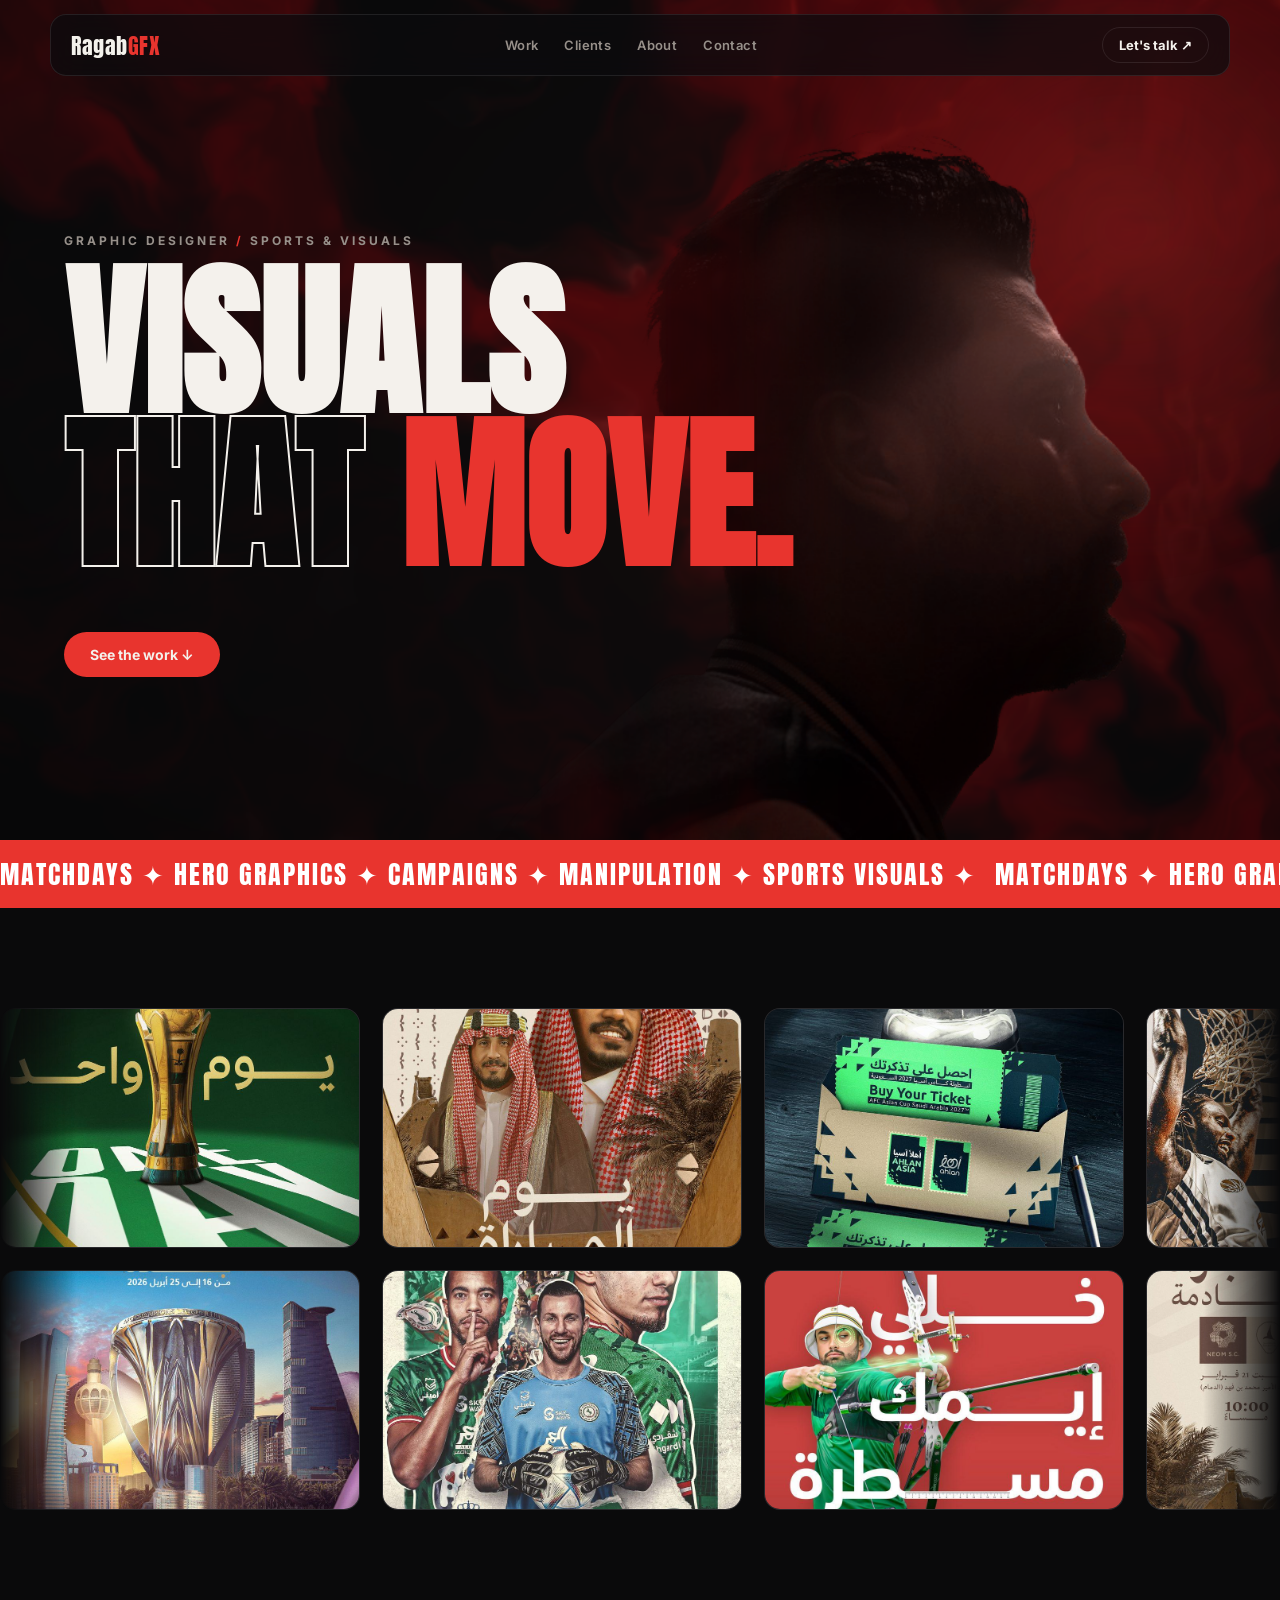
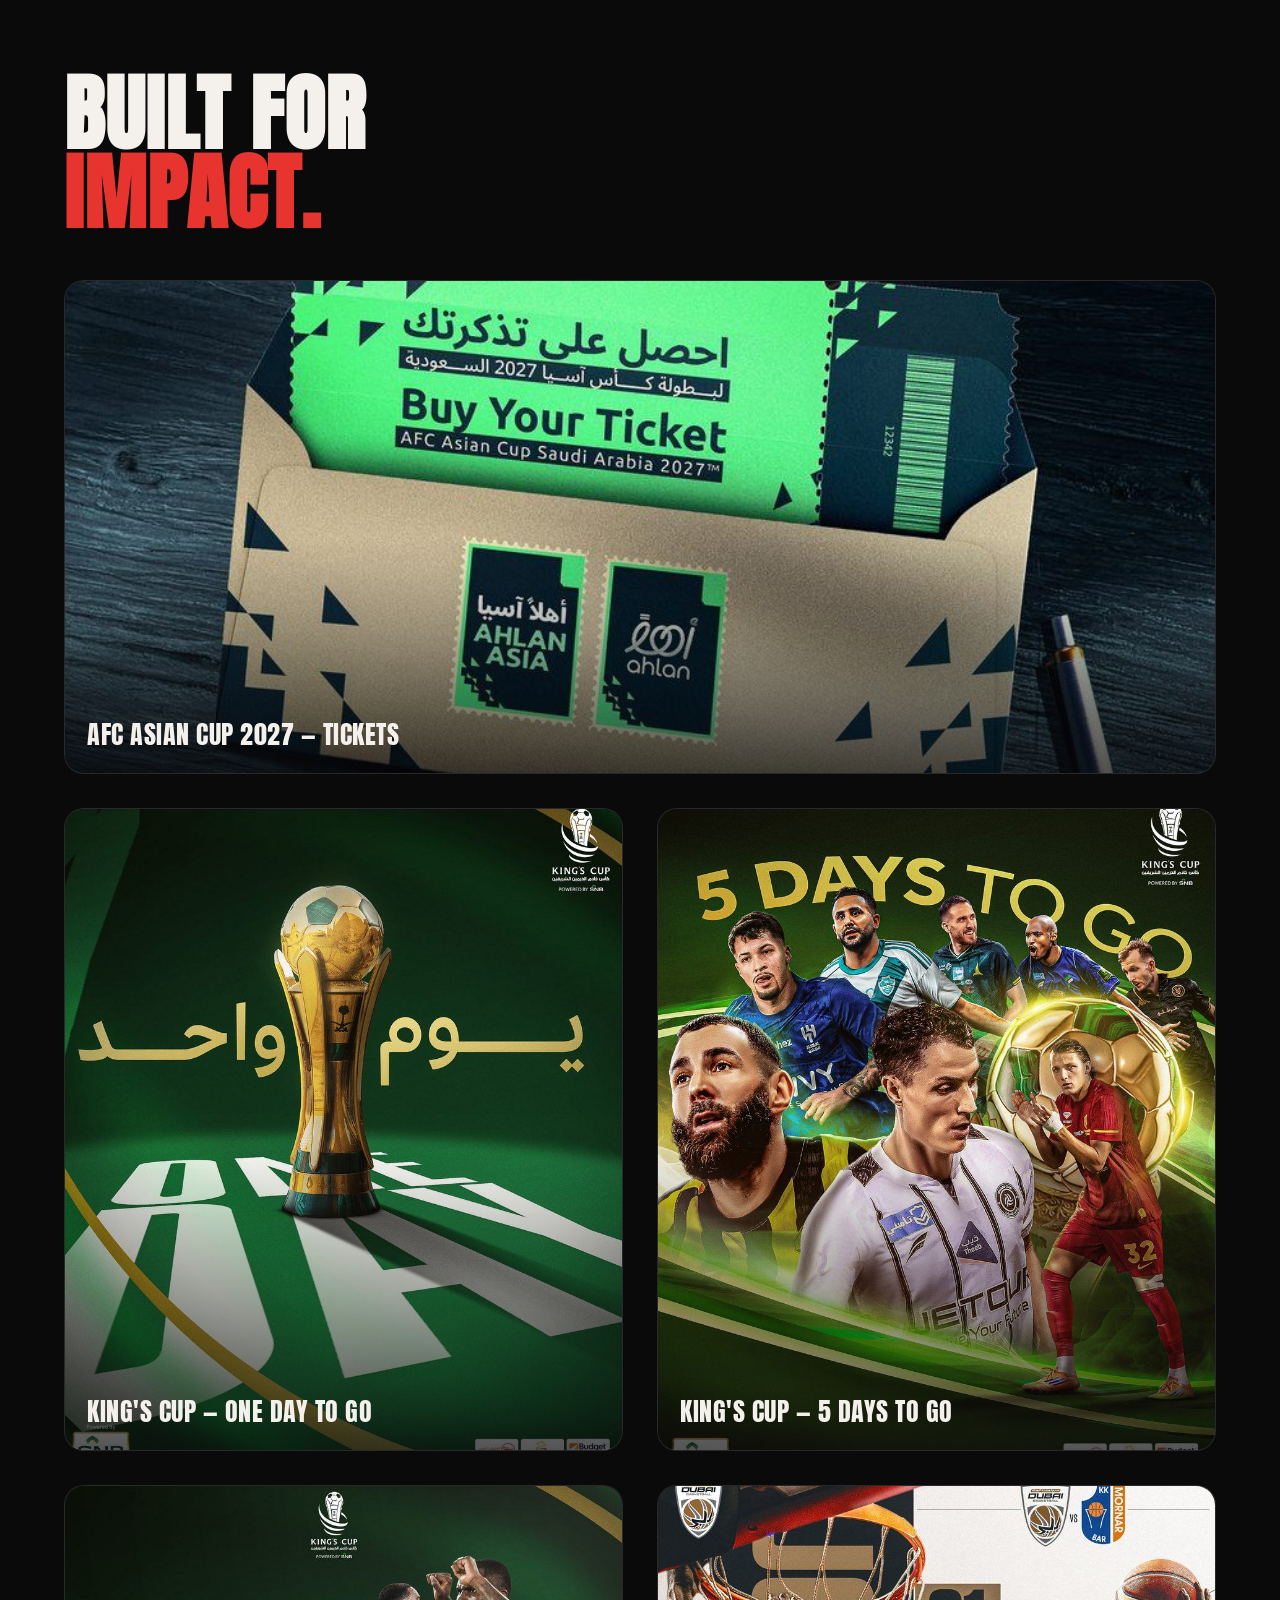
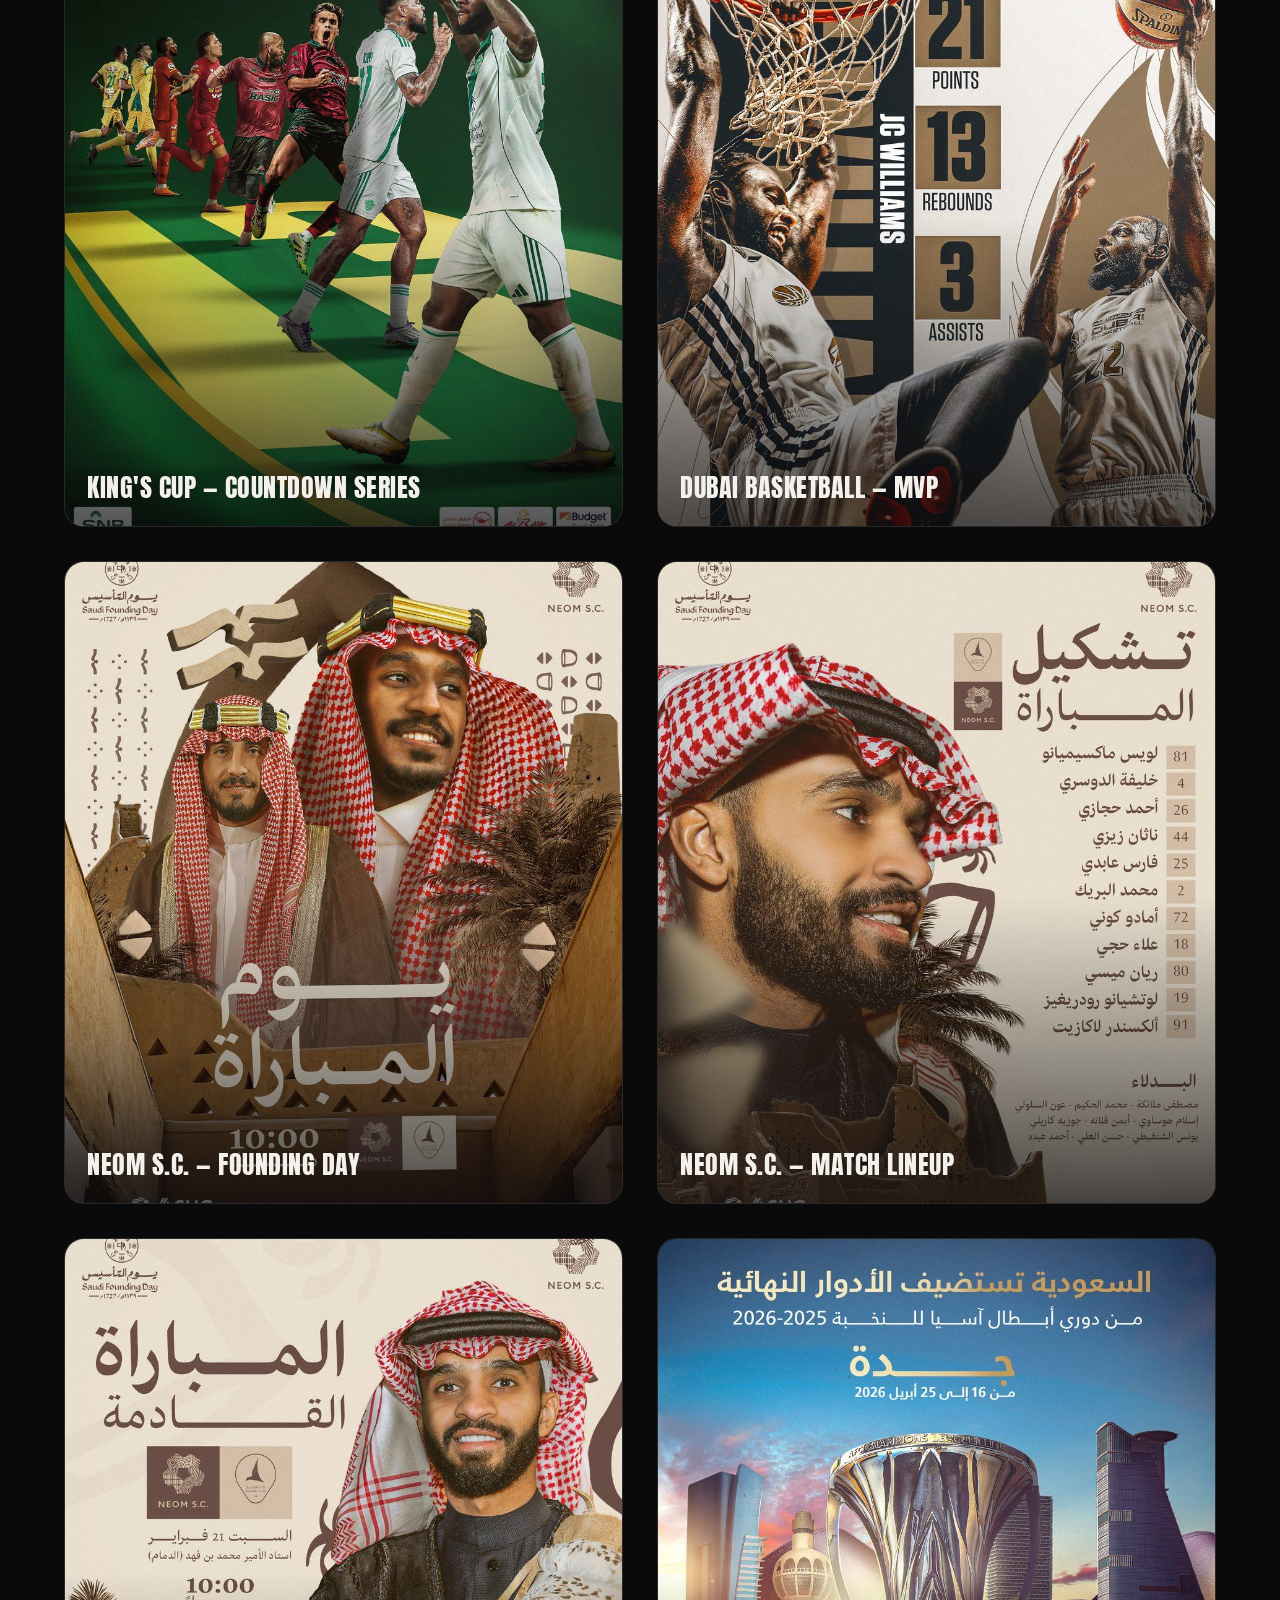
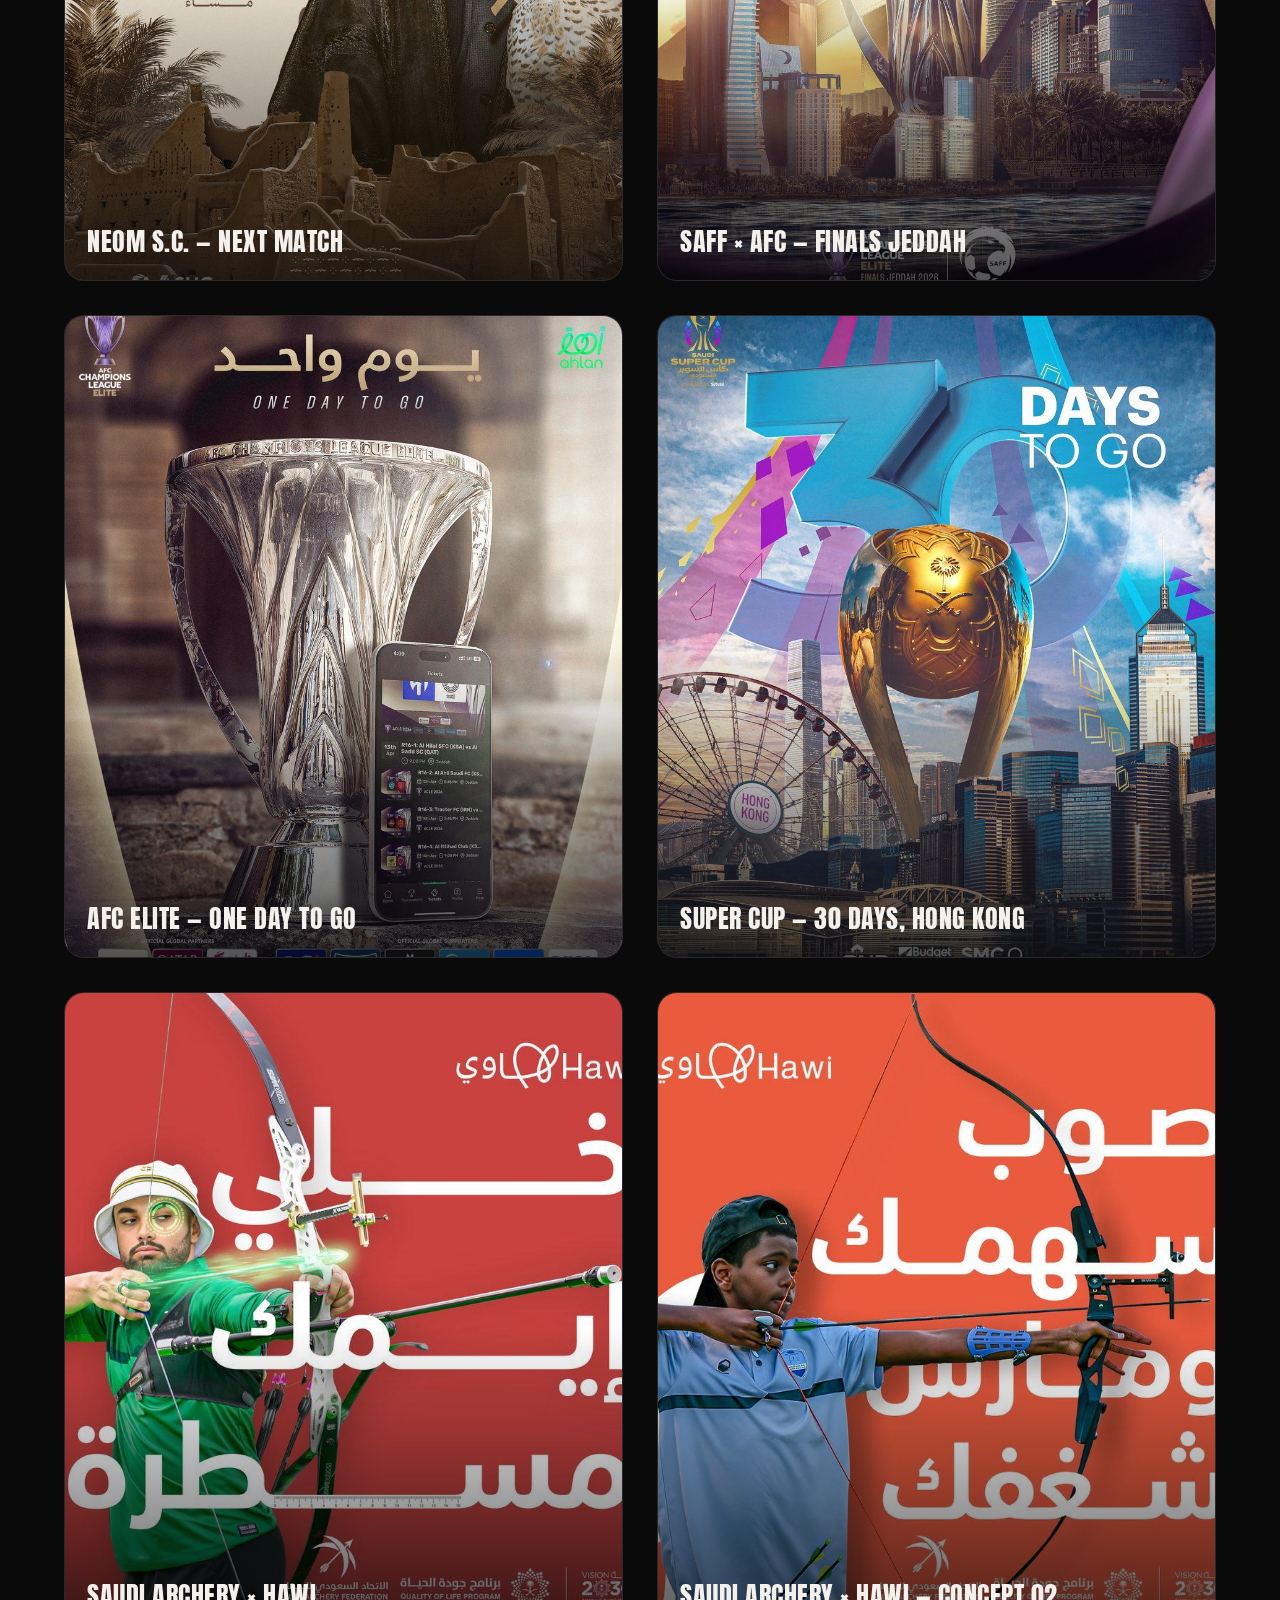
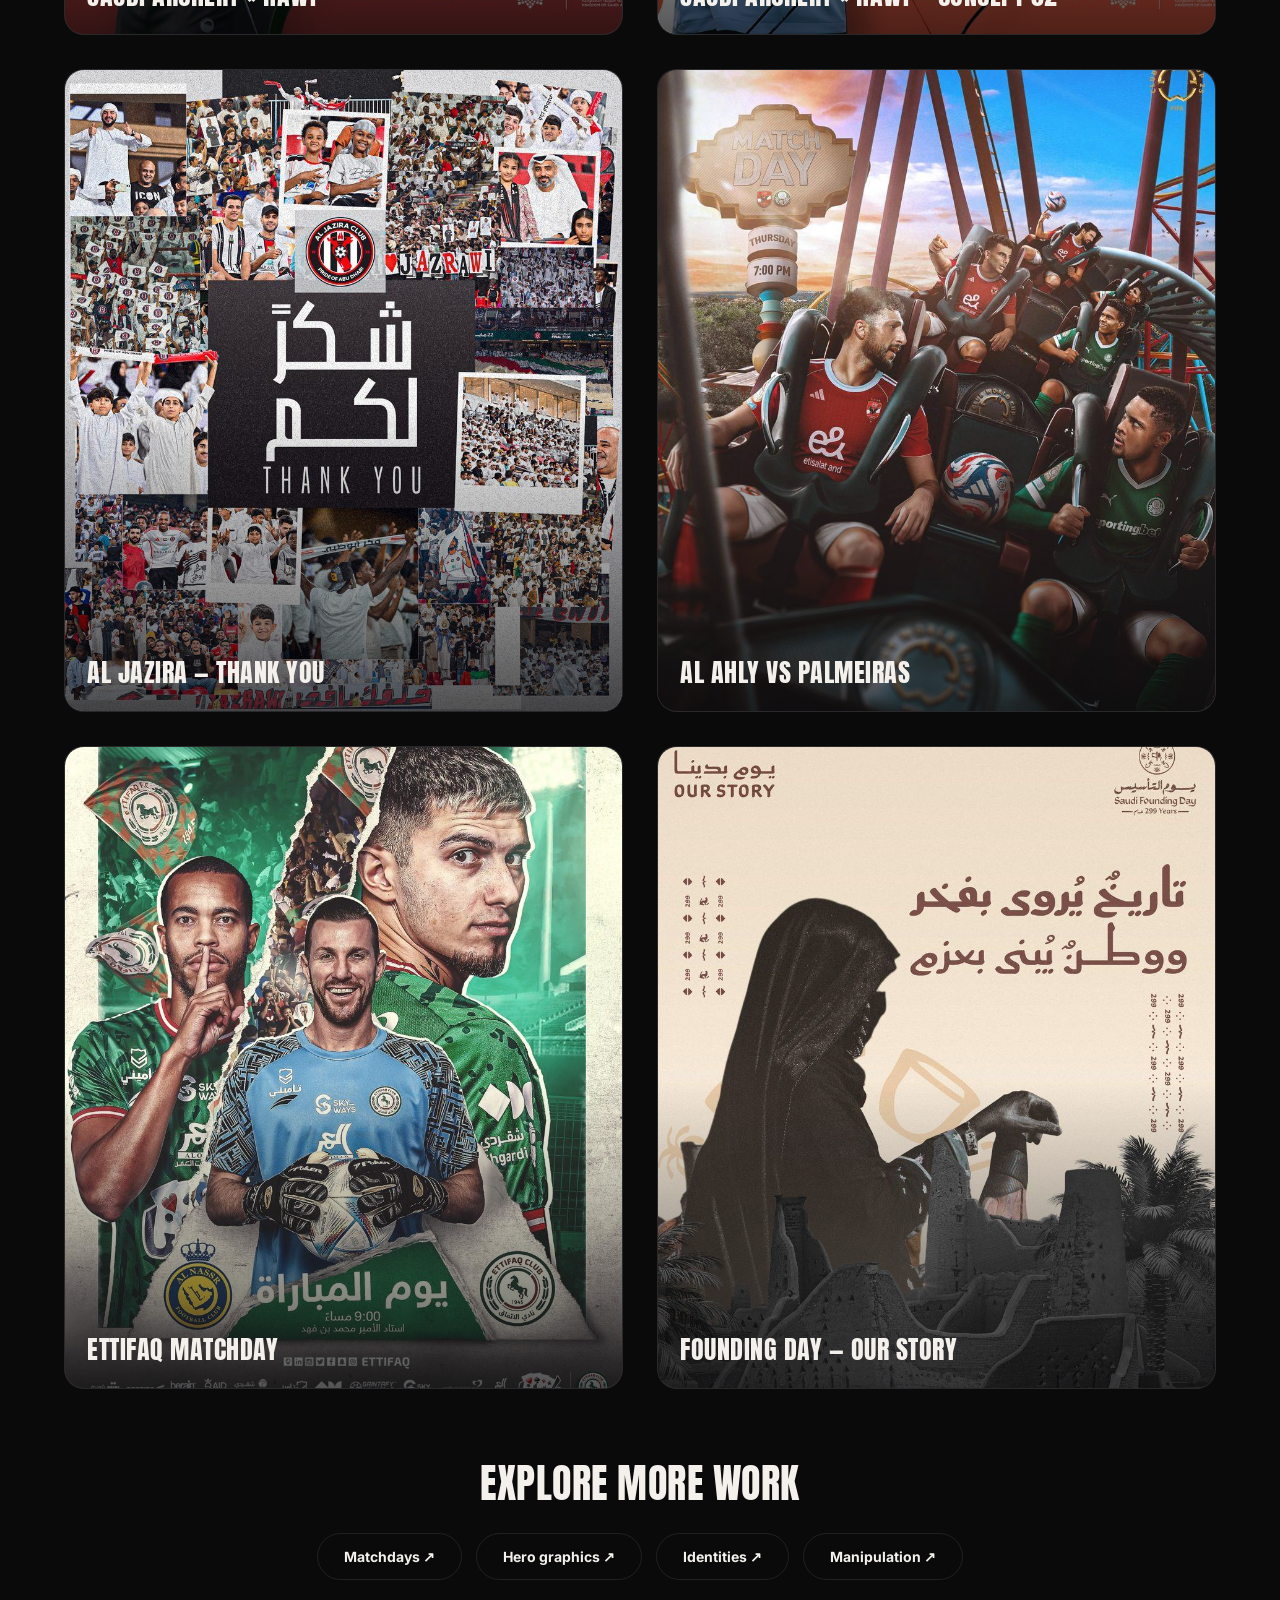
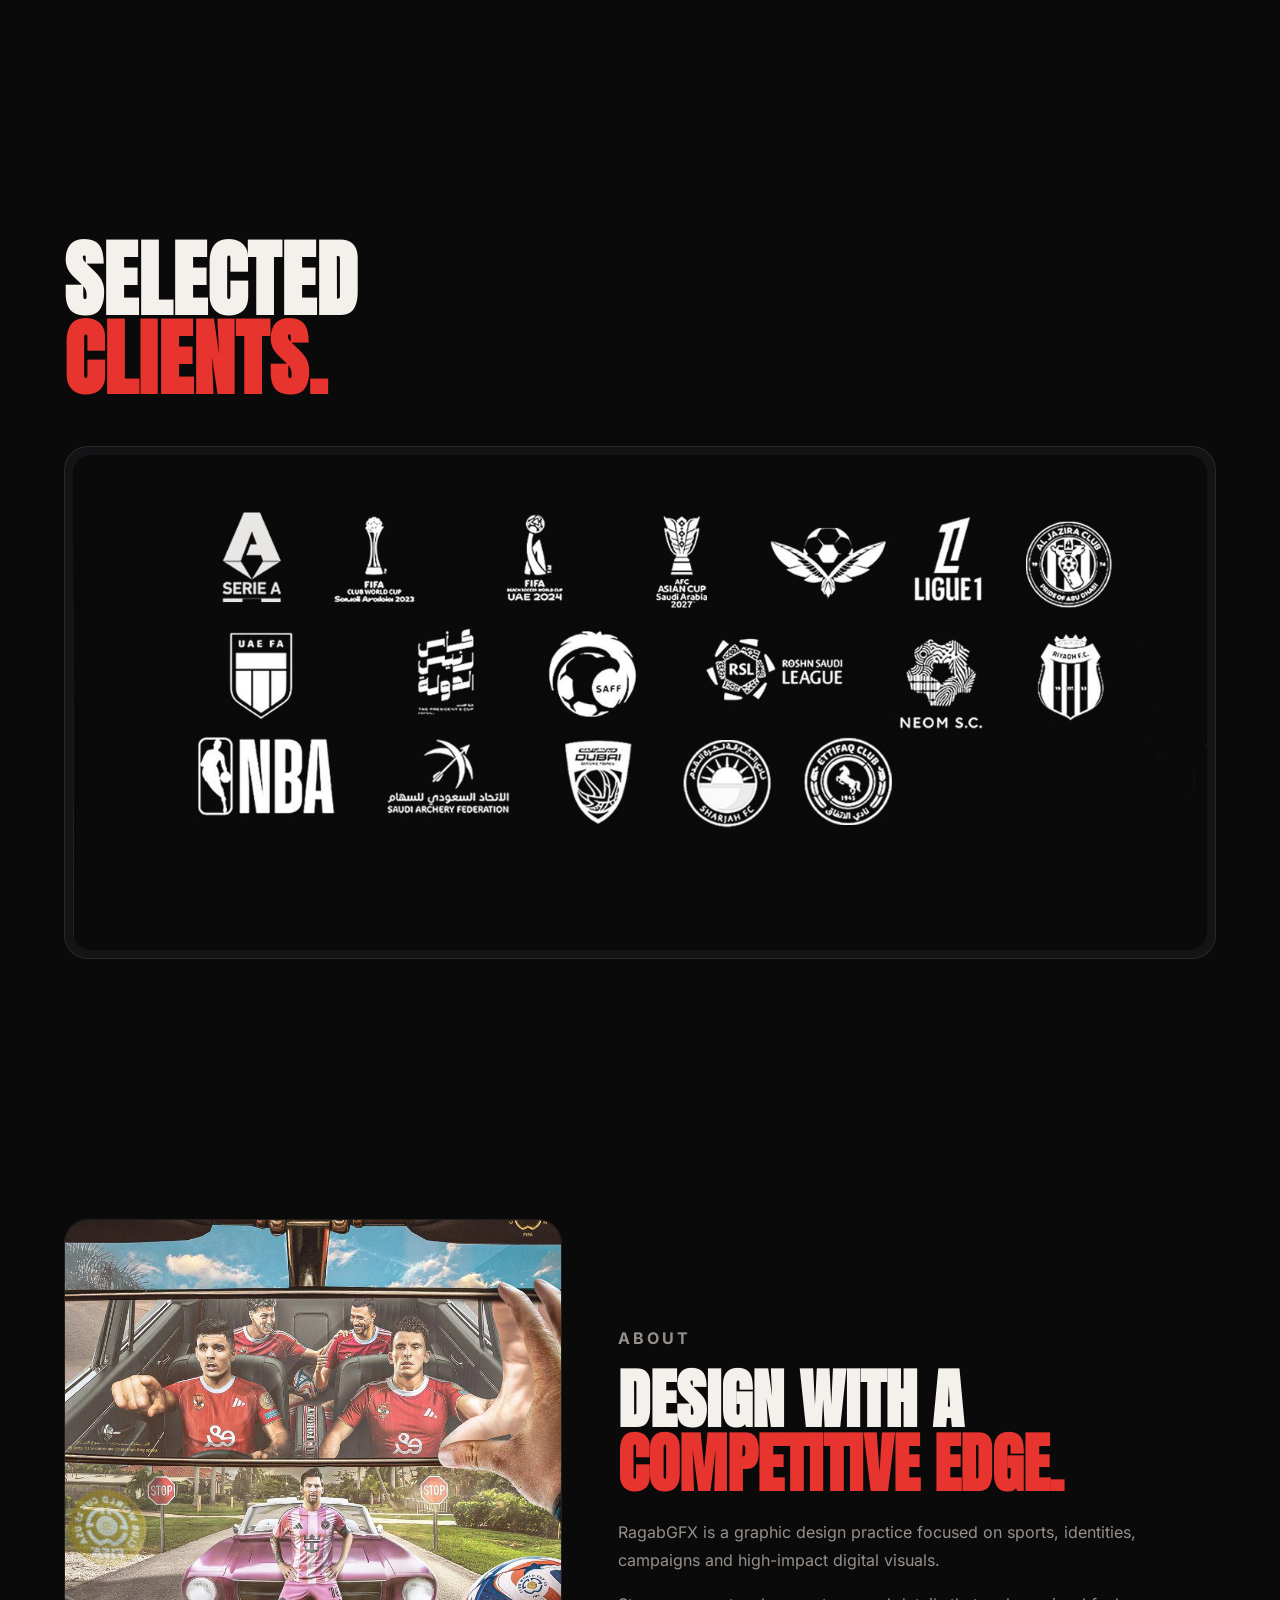
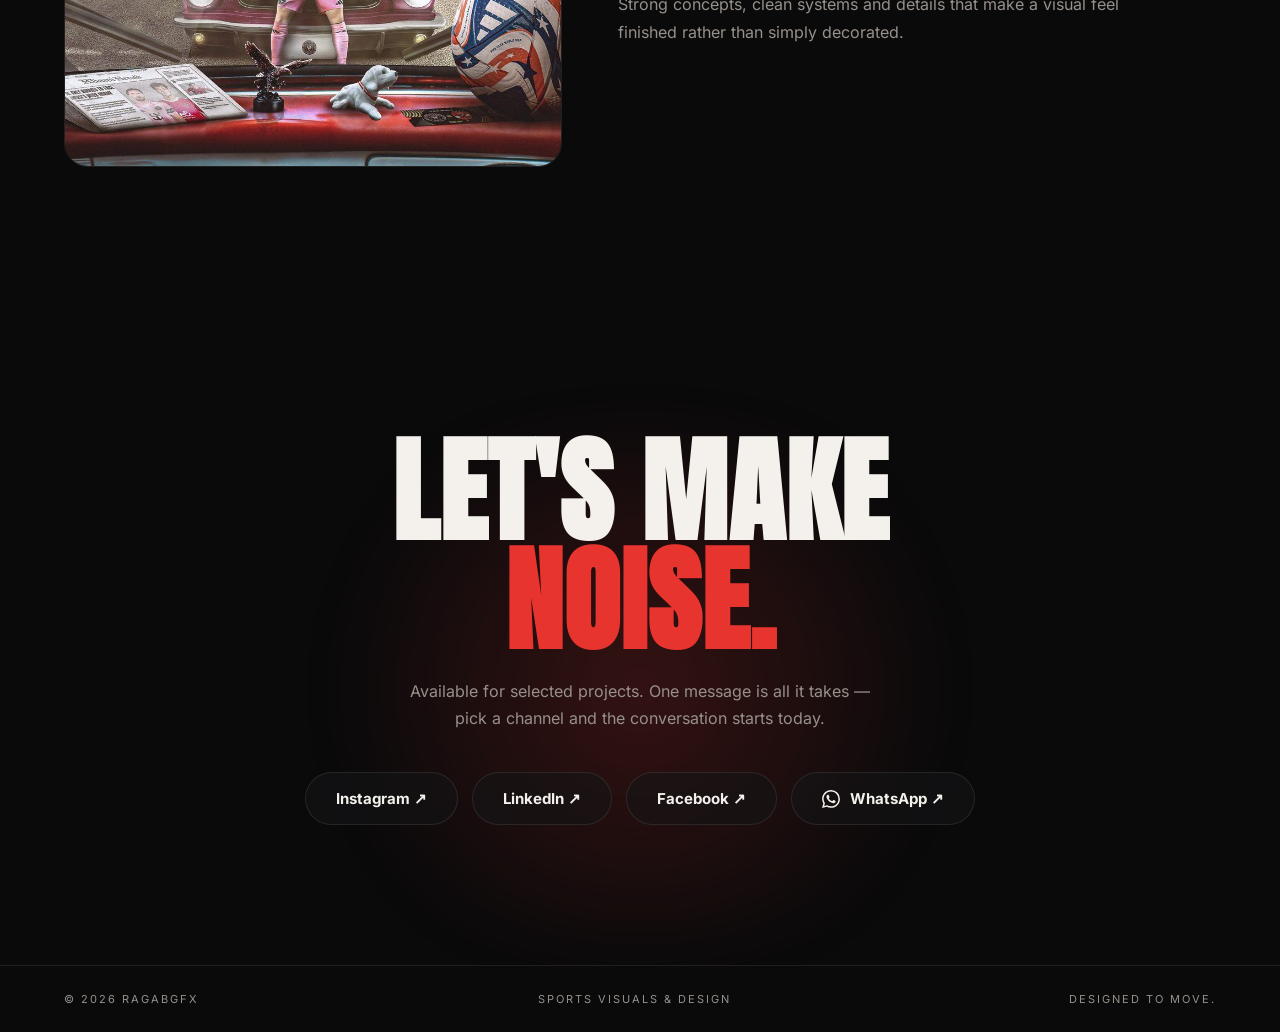
==== index.html @ 8c55c56d "Add files via upload" ====
<!doctype html>
<html lang="en">
<head>
<meta charset="UTF-8">
<meta name="viewport" content="width=device-width, initial-scale=1.0">
<title>RagabGFX — Visuals That Move</title>
<meta name="description" content="RagabGFX — graphic design for sports, identities, campaigns and high-impact digital visuals.">
<link rel="stylesheet" href="rgx15.css">
</head>
<body>
<div class="rgx-page">

<header class="rgx-nav">
  <a class="rgx-brand" href="#top">Ragab<span>GFX</span></a>
  <nav class="rgx-nav-links">
    <a href="#work">Work</a><a href="#clients">Clients</a><a href="#about">About</a><a href="#contact">Contact</a>
  </nav>
  <a class="rgx-nav-cta" href="#contact">Let's talk ↗</a>
</header>

<main id="top">

  <section class="rgx-hero">
    <canvas class="rgx-hero-fluid" id="rgxFluid" aria-hidden="true"></canvas>
    <div class="rgx-hero-glow"></div>
    <img class="rgx-hero-photo" src="assets/rgx15/hero-profile.png" alt="Mohamed Ragab"/>
    <p class="rgx-eyebrow rgx-intro">Graphic Designer <b>/</b> Sports &amp; Visuals</p>
    <h1 class="rgx-intro d1">Visuals<br/><span class="rgx-stroke">that</span> <span class="rgx-red">move.</span></h1>
    <div class="rgx-hero-actions rgx-intro d2">
      <a class="rgx-btn rgx-btn-red" href="#work">See the work ↓</a>
    </div>
  </section>

  <div class="rgx-marquee"><div class="rgx-marquee-track">
    <span>Matchdays ✦ Hero Graphics ✦ Campaigns ✦ Manipulation ✦ Sports Visuals ✦ </span><span>Matchdays ✦ Hero Graphics ✦ Campaigns ✦ Manipulation ✦ Sports Visuals ✦ </span>
  </div></div>

  <section class="rgx-boards" aria-label="Selected pieces in motion">
    <div class="rgx-boards-row"><div class="rgx-boards-track">
      <a class="rgx-board" href="category.html?cat=identities"><img src="assets/rgx15/kings-cup-oneday.jpg" alt="King's Cup one day to go"/></a>
      <a class="rgx-board" href="category.html?cat=matchdays"><img src="assets/rgx15/neom-matchday.jpg" alt="NEOM S.C. Founding Day matchday"/></a>
      <a class="rgx-board" href="category.html?cat=identities"><img src="assets/rgx15/asia-2027-tickets.jpg" alt="AFC Asian Cup 2027 ticket campaign"/></a>
      <a class="rgx-board" href="category.html?cat=hero-graphics"><img src="assets/rgx15/dbc-mvp.jpg" alt="Dubai Basketball MVP graphic"/></a>
      <a class="rgx-board" href="category.html?cat=hero-graphics"><img src="assets/rgx15/aljazira-thankyou.jpg" alt="Al Jazira Club thank you collage"/></a>
      <a class="rgx-board" href="category.html?cat=identities" aria-hidden="true" tabindex="-1"><img src="assets/rgx15/kings-cup-oneday.jpg" alt=""/></a>
      <a class="rgx-board" href="category.html?cat=matchdays" aria-hidden="true" tabindex="-1"><img src="assets/rgx15/neom-matchday.jpg" alt=""/></a>
      <a class="rgx-board" href="category.html?cat=identities" aria-hidden="true" tabindex="-1"><img src="assets/rgx15/asia-2027-tickets.jpg" alt=""/></a>
      <a class="rgx-board" href="category.html?cat=hero-graphics" aria-hidden="true" tabindex="-1"><img src="assets/rgx15/dbc-mvp.jpg" alt=""/></a>
      <a class="rgx-board" href="category.html?cat=hero-graphics" aria-hidden="true" tabindex="-1"><img src="assets/rgx15/aljazira-thankyou.jpg" alt=""/></a>
    </div></div>
    <div class="rgx-boards-row"><div class="rgx-boards-track rgx-boards-rev">
      <a class="rgx-board" href="category.html?cat=identities"><img src="assets/rgx15/saff-jeddah-finals.jpg" alt="AFC Elite Finals Jeddah 2026"/></a>
      <a class="rgx-board" href="category.html?cat=matchdays"><img src="assets/rgx15/03-ettifaq.jpg" alt="Ettifaq Matchday"/></a>
      <a class="rgx-board" href="category.html?cat=identities"><img src="assets/rgx15/archery-hawi.jpg" alt="Saudi Archery Federation Hawi campaign"/></a>
      <a class="rgx-board" href="category.html?cat=matchdays"><img src="assets/rgx15/next-match.jpg" alt="NEOM S.C. next match announcement"/></a>
      <a class="rgx-board" href="category.html?cat=identities"><img src="assets/rgx15/super-cup-countdown.jpg" alt="Saudi Super Cup countdown Hong Kong"/></a>
      <a class="rgx-board" href="category.html?cat=identities" aria-hidden="true" tabindex="-1"><img src="assets/rgx15/saff-jeddah-finals.jpg" alt=""/></a>
      <a class="rgx-board" href="category.html?cat=matchdays" aria-hidden="true" tabindex="-1"><img src="assets/rgx15/03-ettifaq.jpg" alt=""/></a>
      <a class="rgx-board" href="category.html?cat=identities" aria-hidden="true" tabindex="-1"><img src="assets/rgx15/archery-hawi.jpg" alt=""/></a>
      <a class="rgx-board" href="category.html?cat=matchdays" aria-hidden="true" tabindex="-1"><img src="assets/rgx15/next-match.jpg" alt=""/></a>
      <a class="rgx-board" href="category.html?cat=identities" aria-hidden="true" tabindex="-1"><img src="assets/rgx15/super-cup-countdown.jpg" alt=""/></a>
    </div></div>
  </section>

  <section id="work">
    <div class="rgx-sec-head rgx-reveal">
      <h2>Built for<br/><span class="rgx-red">impact.</span></h2>
    </div>
    <div class="rgx-work-grid">
      <a class="rgx-card rgx-wide rgx-reveal" href="category.html?cat=identities">
        <img src="assets/rgx15/asia-2027-tickets.jpg" alt="AFC Asian Cup 2027 ticket campaign"/>
        <div class="rgx-card-info"><div><strong>AFC Asian Cup 2027 — Tickets</strong></div></div>
      </a>
      <a class="rgx-card rgx-reveal" href="category.html?cat=identities">
        <img src="assets/rgx15/kings-cup-oneday.jpg" alt="King's Cup one day to go"/>
        <div class="rgx-card-info"><div><strong>King's Cup — One Day To Go</strong></div></div>
      </a>
      <a class="rgx-card rgx-reveal" href="category.html?cat=identities">
        <img src="assets/rgx15/kings-cup-5days.jpg" alt="King's Cup five days to go"/>
        <div class="rgx-card-info"><div><strong>King's Cup — 5 Days To Go</strong></div></div>
      </a>
      <a class="rgx-card rgx-reveal" href="category.html?cat=identities">
        <img src="assets/rgx15/kings-cup-13.jpg" alt="King's Cup players artwork"/>
        <div class="rgx-card-info"><div><strong>King's Cup — Countdown Series</strong></div></div>
      </a>
      <a class="rgx-card rgx-reveal" href="category.html?cat=hero-graphics">
        <img src="assets/rgx15/dbc-mvp.jpg" alt="Dubai Basketball MVP graphic"/>
        <div class="rgx-card-info"><div><strong>Dubai Basketball — MVP</strong></div></div>
      </a>
      <a class="rgx-card rgx-reveal" href="category.html?cat=matchdays">
        <img src="assets/rgx15/neom-matchday.jpg" alt="NEOM S.C. Founding Day matchday"/>
        <div class="rgx-card-info"><div><strong>NEOM S.C. — Founding Day</strong></div></div>
      </a>
      <a class="rgx-card rgx-reveal" href="category.html?cat=matchdays">
        <img src="assets/rgx15/neom-lineup.jpg" alt="NEOM S.C. match lineup"/>
        <div class="rgx-card-info"><div><strong>NEOM S.C. — Match Lineup</strong></div></div>
      </a>
      <a class="rgx-card rgx-reveal" href="category.html?cat=matchdays">
        <img src="assets/rgx15/next-match.jpg" alt="NEOM S.C. next match announcement"/>
        <div class="rgx-card-info"><div><strong>NEOM S.C. — Next Match</strong></div></div>
      </a>
      <a class="rgx-card rgx-reveal" href="category.html?cat=identities">
        <img src="assets/rgx15/saff-jeddah-finals.jpg" alt="AFC Elite Finals Jeddah 2026"/>
        <div class="rgx-card-info"><div><strong>SAFF × AFC — Finals Jeddah</strong></div></div>
      </a>
      <a class="rgx-card rgx-reveal" href="category.html?cat=identities">
        <img src="assets/rgx15/afc-elite-countdown.jpg" alt="AFC Champions League Elite one day countdown"/>
        <div class="rgx-card-info"><div><strong>AFC Elite — One Day To Go</strong></div></div>
      </a>
      <a class="rgx-card rgx-reveal" href="category.html?cat=identities">
        <img src="assets/rgx15/super-cup-countdown.jpg" alt="Saudi Super Cup countdown Hong Kong"/>
        <div class="rgx-card-info"><div><strong>Super Cup — 30 Days, Hong Kong</strong></div></div>
      </a>
      <a class="rgx-card rgx-reveal" href="category.html?cat=identities">
        <img src="assets/rgx15/archery-hawi.jpg" alt="Saudi Archery Federation Hawi campaign"/>
        <div class="rgx-card-info"><div><strong>Saudi Archery × Hawi</strong></div></div>
      </a>
      <a class="rgx-card rgx-reveal" href="category.html?cat=identities">
        <img src="assets/rgx15/archery-hawi-2.jpg" alt="Saudi Archery Federation Hawi second concept"/>
        <div class="rgx-card-info"><div><strong>Saudi Archery × Hawi — Concept 02</strong></div></div>
      </a>
      <a class="rgx-card rgx-reveal" href="category.html?cat=hero-graphics">
        <img src="assets/rgx15/aljazira-thankyou.jpg" alt="Al Jazira Club thank you collage"/>
        <div class="rgx-card-info"><div><strong>Al Jazira — Thank You</strong></div></div>
      </a>
      <a class="rgx-card rgx-reveal" href="category.html?cat=matchdays">
        <img src="assets/rgx15/01-al-ahly-vs-palmeiras.jpg" alt="Al Ahly vs Palmeiras"/>
        <div class="rgx-card-info"><div><strong>Al Ahly vs Palmeiras</strong></div></div>
      </a>
      <a class="rgx-card rgx-reveal" href="category.html?cat=matchdays">
        <img src="assets/rgx15/03-ettifaq.jpg" alt="Ettifaq Matchday"/>
        <div class="rgx-card-info"><div><strong>Ettifaq Matchday</strong></div></div>
      </a>
      <a class="rgx-card rgx-reveal" href="category.html?cat=identities">
        <img src="assets/rgx15/founding-day-story.jpg" alt="Saudi Founding Day Our Story"/>
        <div class="rgx-card-info"><div><strong>Founding Day — Our Story</strong></div></div>
      </a>
    </div>
    <!-- These deep gallery routes carry the full archive; keep category.html and the assets/ folders in the repo so these links never self-loop. -->
    <div class="rgx-work-more rgx-reveal" id="explore">
      <p class="rgx-work-more-label">Explore more work</p>
      <div class="rgx-work-more-links">
        <a class="rgx-btn rgx-btn-ghost" href="category.html?cat=matchdays">Matchdays ↗</a>
        <a class="rgx-btn rgx-btn-ghost" href="category.html?cat=hero-graphics">Hero graphics ↗</a>
        <a class="rgx-btn rgx-btn-ghost" href="category.html?cat=identities">Identities ↗</a>
        <a class="rgx-btn rgx-btn-ghost" href="category.html?cat=manipulation">Manipulation ↗</a>
      </div>
    </div>
  </section>

  <section id="clients">
    <div class="rgx-sec-head rgx-reveal">
      <h2>Selected<br/><span class="rgx-red">clients.</span></h2>
    </div>
    <div class="rgx-clients-card rgx-reveal"><img src="assets/rgx15/clients.jpg" alt="Serie A, FIFA, NBA, Roshn Saudi League, Ligue 1, Ettifaq and more"/></div>
  </section>

  <section id="about">
    <div class="rgx-about">
      <div class="rgx-about-photo rgx-reveal"><img src="assets/rgx15/02-al-ahly-vs-inter-miami.jpg" alt="Al Ahly vs Inter Miami artwork"/></div>
      <div class="rgx-reveal">
        <p class="rgx-eyebrow">About</p>
        <h2>Design with a<br/><span class="rgx-red">competitive edge.</span></h2>
        <p>RagabGFX is a graphic design practice focused on sports, identities, campaigns and high-impact digital visuals.</p>
        <p>Strong concepts, clean systems and details that make a visual feel finished rather than simply decorated.</p>
      </div>
    </div>
  </section>

  <section class="rgx-contact" id="contact">
    <div class="rgx-glow"></div>
    <h2 class="rgx-reveal">Let's make<br/><span class="rgx-red">noise.</span></h2>
    <p class="rgx-reveal">Available for selected projects. One message is all it takes — pick a channel and the conversation starts today.</p>
    <div class="rgx-socials rgx-reveal">
      <a class="rgx-social" target="_blank" rel="noreferrer noopener" href="https://www.instagram.com/mohamed_ragabgfx/">Instagram ↗</a>
      <a class="rgx-social" target="_blank" rel="noreferrer noopener" href="https://www.linkedin.com/in/mohamed-ragab-648a1a21b/">LinkedIn ↗</a>
      <a class="rgx-social" target="_blank" rel="noreferrer noopener" href="https://www.facebook.com/MaDoPH/">Facebook ↗</a>
      <a class="rgx-social" target="_blank" rel="noreferrer noopener" href="https://wa.me/201016029558"><svg width="18" height="18" viewBox="0 0 24 24" fill="currentColor" aria-hidden="true"><path d="M17.472 14.382c-.297-.149-1.758-.867-2.03-.967-.273-.099-.471-.148-.67.15-.197.297-.767.966-.94 1.164-.173.199-.347.223-.644.075-.297-.15-1.255-.463-2.39-1.475-.883-.788-1.48-1.761-1.653-2.059-.173-.297-.018-.458.13-.606.134-.133.298-.347.446-.52.149-.174.198-.298.298-.497.099-.198.05-.371-.025-.52-.075-.149-.669-1.612-.916-2.207-.242-.579-.487-.5-.669-.51-.173-.008-.371-.01-.57-.01-.198 0-.52.074-.792.372-.272.297-1.04 1.016-1.04 2.479 0 1.462 1.065 2.875 1.213 3.074.149.198 2.096 3.2 5.077 4.487.709.306 1.262.489 1.694.625.712.227 1.36.195 1.871.118.571-.085 1.758-.719 2.006-1.413.248-.694.248-1.289.173-1.413-.074-.124-.272-.198-.57-.347m-5.421 7.403h-.004a9.87 9.87 0 01-5.031-1.378l-.361-.214-3.741.982.998-3.648-.235-.374a9.86 9.86 0 01-1.51-5.26c.001-5.45 4.436-9.884 9.888-9.884 2.64 0 5.122 1.03 6.988 2.898a9.825 9.825 0 012.893 6.994c-.003 5.45-4.437 9.884-9.885 9.884m8.413-18.297A11.815 11.815 0 0012.05 0C5.495 0 .16 5.335.157 11.892c0 2.096.547 4.142 1.588 5.945L.057 24l6.305-1.654a11.882 11.882 0 005.683 1.448h.005c6.554 0 11.89-5.335 11.893-11.893a11.821 11.821 0 00-3.48-8.413"/></svg>WhatsApp ↗</a>
    </div>
  </section>
</main>

<footer>
  <span>© 2026 RagabGFX</span>
  <span>Sports visuals &amp; design</span>
  <span>Designed to move.</span>
</footer>

</div>
<script src="rgx15.js"></script>
</body>
</html>
---- rgx15.css ----
@font-face{font-family:'Anton';font-style:normal;font-weight:400;font-display:swap;src:url('assets/fonts/anton-latin-400.woff2') format('woff2')}
@font-face{font-family:'Inter';font-style:normal;font-weight:100 900;font-display:swap;src:url('assets/fonts/inter-latin-var.woff2') format('woff2')}
.rgx-page{background:#0a0a0b;color:var(--text);font-family:'Inter',sans-serif;overflow:hidden;position:relative;border-radius:0}
.rgx-page img{display:block;max-width:100%}
.rgx-page a{color:inherit;text-decoration:none}

:root{
  --bg:#0a0a0b; --surface:#141417; --surface-2:#1b1b1f;
  --red:#e8342e; --red-soft:rgba(232,52,46,.14);
  --text:#f4f1ec; --muted:#97908a; --line:rgba(255,255,255,.09);
}
*{margin:0;padding:0;box-sizing:border-box}
html{scroll-behavior:smooth}

::selection{background:var(--red);color:#fff}
img{display:block;max-width:100%}
a{color:inherit;text-decoration:none}


/* nav */
.rgx-nav{position:absolute;top:14px;left:50%;transform:translateX(-50%);z-index:50;
 width:min(1180px,calc(100% - 28px));display:flex;align-items:center;justify-content:space-between;
 padding:12px 20px;border:1px solid var(--line);border-radius:16px;
 background:rgba(12,12,14,.72);backdrop-filter:blur(14px);-webkit-backdrop-filter:blur(14px)}
.rgx-brand{font-family:'Anton';font-size:22px;letter-spacing:.5px}
.rgx-brand span{color:var(--red)}
.rgx-nav-links{display:flex;gap:26px;font-size:13px;font-weight:600;letter-spacing:.4px;color:var(--muted)}
.rgx-nav-links a{transition:color .25s}
.rgx-nav-links a:hover{color:var(--text)}
.rgx-nav-cta{font-size:13px;font-weight:700;padding:9px 16px;border:1px solid var(--line);border-radius:999px;transition:.25s}
.rgx-nav-cta:hover{background:var(--red);border-color:var(--red)}

/* hero */
.rgx-hero{position:relative;min-height:0;height:840px;display:flex;flex-direction:column;justify-content:center;
 padding:130px 5vw 60px;overflow:hidden;user-select:none;-webkit-user-select:none}
.rgx-hero-fluid{position:absolute;inset:0;width:100%;height:100%;z-index:0;opacity:.92;pointer-events:none}
.rgx-hero-glow{position:absolute;width:60vw;height:60vw;right:-18vw;top:-12vw;border-radius:50%;
 background:radial-gradient(circle,rgba(232,52,46,.28),transparent 62%);filter:blur(20px);pointer-events:none}
.rgx-hero-photo{position:absolute;right:0;bottom:0;height:94%;max-width:54vw;object-fit:cover;object-position:top;
 -webkit-mask-image:linear-gradient(to left,#000 55%,transparent);mask-image:linear-gradient(to left,#000 55%,transparent);
 opacity:.9}
.rgx-eyebrow{font-size:12px;font-weight:700;letter-spacing:3px;color:var(--muted);text-transform:uppercase;position:relative;z-index:2}
.rgx-eyebrow b{color:var(--red)}
.rgx-hero h1{font-family:'Anton';font-size:clamp(72px,13vw,200px);line-height:.92;letter-spacing:.5px;
 text-transform:uppercase;margin:18px 0 26px;position:relative;z-index:2}
.rgx-hero h1 .rgx-stroke{color:transparent;-webkit-text-stroke:2px var(--text)}
.rgx-hero h1 .rgx-red{color:var(--red)}
.rgx-hero-sub{max-width:440px;color:var(--muted);font-size:16px;line-height:1.65;position:relative;z-index:2}
.rgx-hero-actions{display:flex;gap:14px;margin-top:34px;position:relative;z-index:2;flex-wrap:wrap}
.rgx-btn{display:inline-flex;align-items:center;gap:8px;font-weight:700;font-size:14px;padding:14px 26px;border-radius:999px;transition:.25s}
.rgx-btn-red{background:var(--red);color:#fff}
.rgx-btn-red:hover{transform:translateY(-2px);box-shadow:0 12px 32px rgba(232,52,46,.35)}
.rgx-btn-ghost{border:1px solid var(--line);color:var(--text)}
.rgx-btn-ghost:hover{border-color:var(--red);color:var(--red)}
.rgx-hero-meta{display:flex;justify-content:space-between;margin-top:60px;font-size:11px;letter-spacing:2.5px;color:var(--muted);text-transform:uppercase;position:relative;z-index:2}

/* marquee */
.rgx-marquee{background:var(--red);color:#fff;overflow:hidden;padding:14px 0;position:relative;z-index:3}
.rgx-marquee-track{display:flex;gap:0;width:max-content;animation:scroll 34s linear infinite}
.rgx-marquee span{font-family:'Anton';font-size:26px;letter-spacing:2px;text-transform:uppercase;white-space:nowrap;padding-right:18px}
@keyframes scroll{to{transform:translateX(-50%)}}

/* boards strip */
.rgx-boards{padding:100px 0 34px;overflow:hidden;
 -webkit-mask-image:linear-gradient(to right,transparent,#000 6%,#000 94%,transparent);
 mask-image:linear-gradient(to right,transparent,#000 6%,#000 94%,transparent)}
.rgx-boards-row{overflow:hidden}
.rgx-boards-row+.rgx-boards-row{margin-top:22px}
.rgx-boards-track{display:flex;gap:22px;width:max-content;animation:rgxBoardsL 120s linear infinite}
.rgx-boards-track.rgx-boards-rev{animation-name:rgxBoardsR;animation-duration:150s}
.rgx-boards:hover .rgx-boards-track{animation-play-state:paused}
@keyframes rgxBoardsL{to{transform:translateX(-50%)}}
@keyframes rgxBoardsR{from{transform:translateX(-50%)}to{transform:translateX(0)}}
.rgx-board{display:block;position:relative;width:360px;aspect-ratio:3/2;border-radius:16px;overflow:hidden;border:1px solid var(--line);background:var(--surface);flex:none}
.rgx-board img{width:100%;height:100%;object-fit:cover}
.rgx-board:hover{border-color:rgba(232,52,46,.55)}

/* sections */
section{padding:130px 5vw}
.rgx-sec-head{display:flex;align-items:flex-end;justify-content:space-between;gap:20px;margin-bottom:48px;flex-wrap:wrap}
.rgx-sec-head h2{font-family:'Anton';font-size:clamp(44px,6.5vw,96px);line-height:.95;text-transform:uppercase;letter-spacing:1px}
.rgx-sec-head h2 .rgx-red{color:var(--red)}
.rgx-sec-note{max-width:300px;color:var(--muted);font-size:14px;line-height:1.6}

/* work grid */
.rgx-work-grid{display:grid;grid-template-columns:repeat(2,1fr);gap:34px}
.rgx-card{position:relative;border-radius:20px;overflow:hidden;background:var(--surface);border:1px solid var(--line);cursor:pointer}
.rgx-card.rgx-wide{grid-column:1/-1;aspect-ratio:21/9}
.rgx-card:not(.rgx-wide){aspect-ratio:4/4.6}
.rgx-card img{width:100%;height:100%;object-fit:cover;transition:transform .7s cubic-bezier(.2,.7,.2,1)}
.rgx-card:hover img{transform:scale(1.03)}
.rgx-card::after{content:'';position:absolute;inset:0;background:linear-gradient(to top,rgba(5,5,7,.68),transparent 48%)}
.rgx-card:hover{border-color:rgba(232,52,46,.55)}
.rgx-card-info{position:absolute;left:22px;right:22px;bottom:20px;z-index:2;display:flex;align-items:flex-end;justify-content:space-between;gap:12px}
.rgx-card-info small{display:block;font-size:10px;font-weight:700;letter-spacing:2.5px;color:var(--red);text-transform:uppercase;margin-bottom:6px}
.rgx-card-info strong{font-family:'Anton';font-size:clamp(18px,2vw,28px);letter-spacing:.5px;text-transform:uppercase;font-weight:400}
.rgx-card-num{font-family:'Anton';font-size:15px;color:var(--muted)}
.rgx-card:hover .rgx-card-num{color:var(--red)}

.rgx-work-more{margin-top:64px;text-align:center}
.rgx-work-more-label{font-family:'Anton';font-size:clamp(26px,3.6vw,40px);text-transform:uppercase;letter-spacing:.5px;margin:0 0 20px}
.rgx-work-more-links{display:flex;gap:14px;justify-content:center;flex-wrap:wrap}

/* clients */
.rgx-clients-card{background:var(--surface);border:1px solid var(--line);border-radius:24px;padding:8px;overflow:hidden}
.rgx-clients-card img{width:100%;border-radius:18px}

/* about */
.rgx-about{display:grid;grid-template-columns:1fr 1.2fr;gap:56px;align-items:center}
.rgx-about-photo{border-radius:24px;border:1px solid var(--line);overflow:hidden;aspect-ratio:4/4.4}
.rgx-about-photo img{width:100%;height:100%;object-fit:cover}
.rgx-about h2{font-family:'Anton';font-size:clamp(40px,5vw,72px);line-height:1;text-transform:uppercase;margin:14px 0 22px}
.rgx-about h2 .rgx-red{color:var(--red)}
.rgx-about p{color:var(--muted);font-size:16px;line-height:1.75;margin-bottom:16px;max-width:52ch}
.rgx-stats{display:flex;gap:36px;margin-top:30px;flex-wrap:wrap}
.rgx-stat b{font-family:'Anton';font-size:34px;color:var(--text)}
.rgx-stat b i{color:var(--red);font-style:normal}
.rgx-stat span{display:block;font-size:11px;letter-spacing:2px;color:var(--muted);text-transform:uppercase;margin-top:4px}

/* contact */
.rgx-contact{position:relative;text-align:center;padding:140px 5vw;overflow:hidden}
.rgx-contact .rgx-glow{position:absolute;width:70vw;height:40vw;left:50%;top:20%;transform:translateX(-50%);border-radius:50%;
 background:radial-gradient(circle,rgba(232,52,46,.2),transparent 60%);filter:blur(30px);pointer-events:none}
.rgx-contact h2{position:relative;font-family:'Anton';font-size:clamp(52px,9vw,140px);line-height:.95;text-transform:uppercase;letter-spacing:1px}
.rgx-contact h2 .rgx-red{color:var(--red)}
.rgx-contact p{position:relative;color:var(--muted);margin:22px auto 40px;max-width:46ch;font-size:16px;line-height:1.7}
.rgx-socials{position:relative;display:flex;gap:14px;justify-content:center;flex-wrap:wrap}
.rgx-social{display:inline-flex;align-items:center;gap:10px;font-weight:700;font-size:15px;padding:16px 30px;border-radius:999px;border:1px solid var(--line);transition:.25s;background:rgba(20,20,23,.6)}
.rgx-social:hover{background:var(--red);border-color:var(--red);transform:translateY(-3px)}

footer{display:flex;justify-content:space-between;gap:12px;padding:26px 5vw;border-top:1px solid var(--line);
 font-size:11px;letter-spacing:2px;color:var(--muted);text-transform:uppercase;flex-wrap:wrap}

@media (prefers-reduced-motion:reduce){
 html{scroll-behavior:auto}
 .rgx-marquee-track{animation:none}
 .rgx-boards-track{animation:none}
 .rgx-reveal{opacity:1;transform:none;transition:none}
 .rgx-card img{transition:none}
}

/* reveal */
.rgx-reveal{opacity:0;transform:translateY(36px);transition:opacity .8s ease,transform .8s cubic-bezier(.2,.7,.2,1)}
.rgx-reveal.rgx-in{opacity:1;transform:none}

@media(max-width:820px){
 .rgx-nav{padding:10px 14px}
 .rgx-nav-links{gap:13px;font-size:11px}
 .rgx-nav-cta{display:none}
 .rgx-hero{padding:0 5vw 64px;height:720px;min-height:0;justify-content:flex-end}
 .rgx-hero-photo{top:0;right:-24px;bottom:auto;width:auto;max-width:none;height:400px;margin-top:0;
  -webkit-mask-image:linear-gradient(to bottom,#000 55%,transparent 96%);mask-image:linear-gradient(to bottom,#000 55%,transparent 96%)}
 .rgx-work-grid{grid-template-columns:1fr}
 .rgx-card.rgx-wide{aspect-ratio:4/3}
 .rgx-about{grid-template-columns:1fr;gap:32px}
 .rgx-hero-meta{flex-direction:column;gap:8px}
 .rgx-marquee span{font-size:20px}
 .rgx-boards{padding:70px 0 24px}
 .rgx-board{width:230px;border-radius:12px}
 .rgx-boards-track{gap:14px}
 .rgx-boards-row+.rgx-boards-row{margin-top:14px}
}
body{background:#0a0a0b}

/* hero entrance: pure CSS, always settles visible, no JS needed */
.rgx-intro{opacity:0;animation:rgxIntro .8s cubic-bezier(.2,.7,.2,1) .05s forwards}
.rgx-intro.d1{animation-delay:.18s}
.rgx-intro.d2{animation-delay:.32s}
@keyframes rgxIntro{from{opacity:0;transform:translateY(36px)}to{opacity:1;transform:none}}
@media (prefers-reduced-motion:reduce){
 .rgx-intro{animation:none;opacity:1}
}
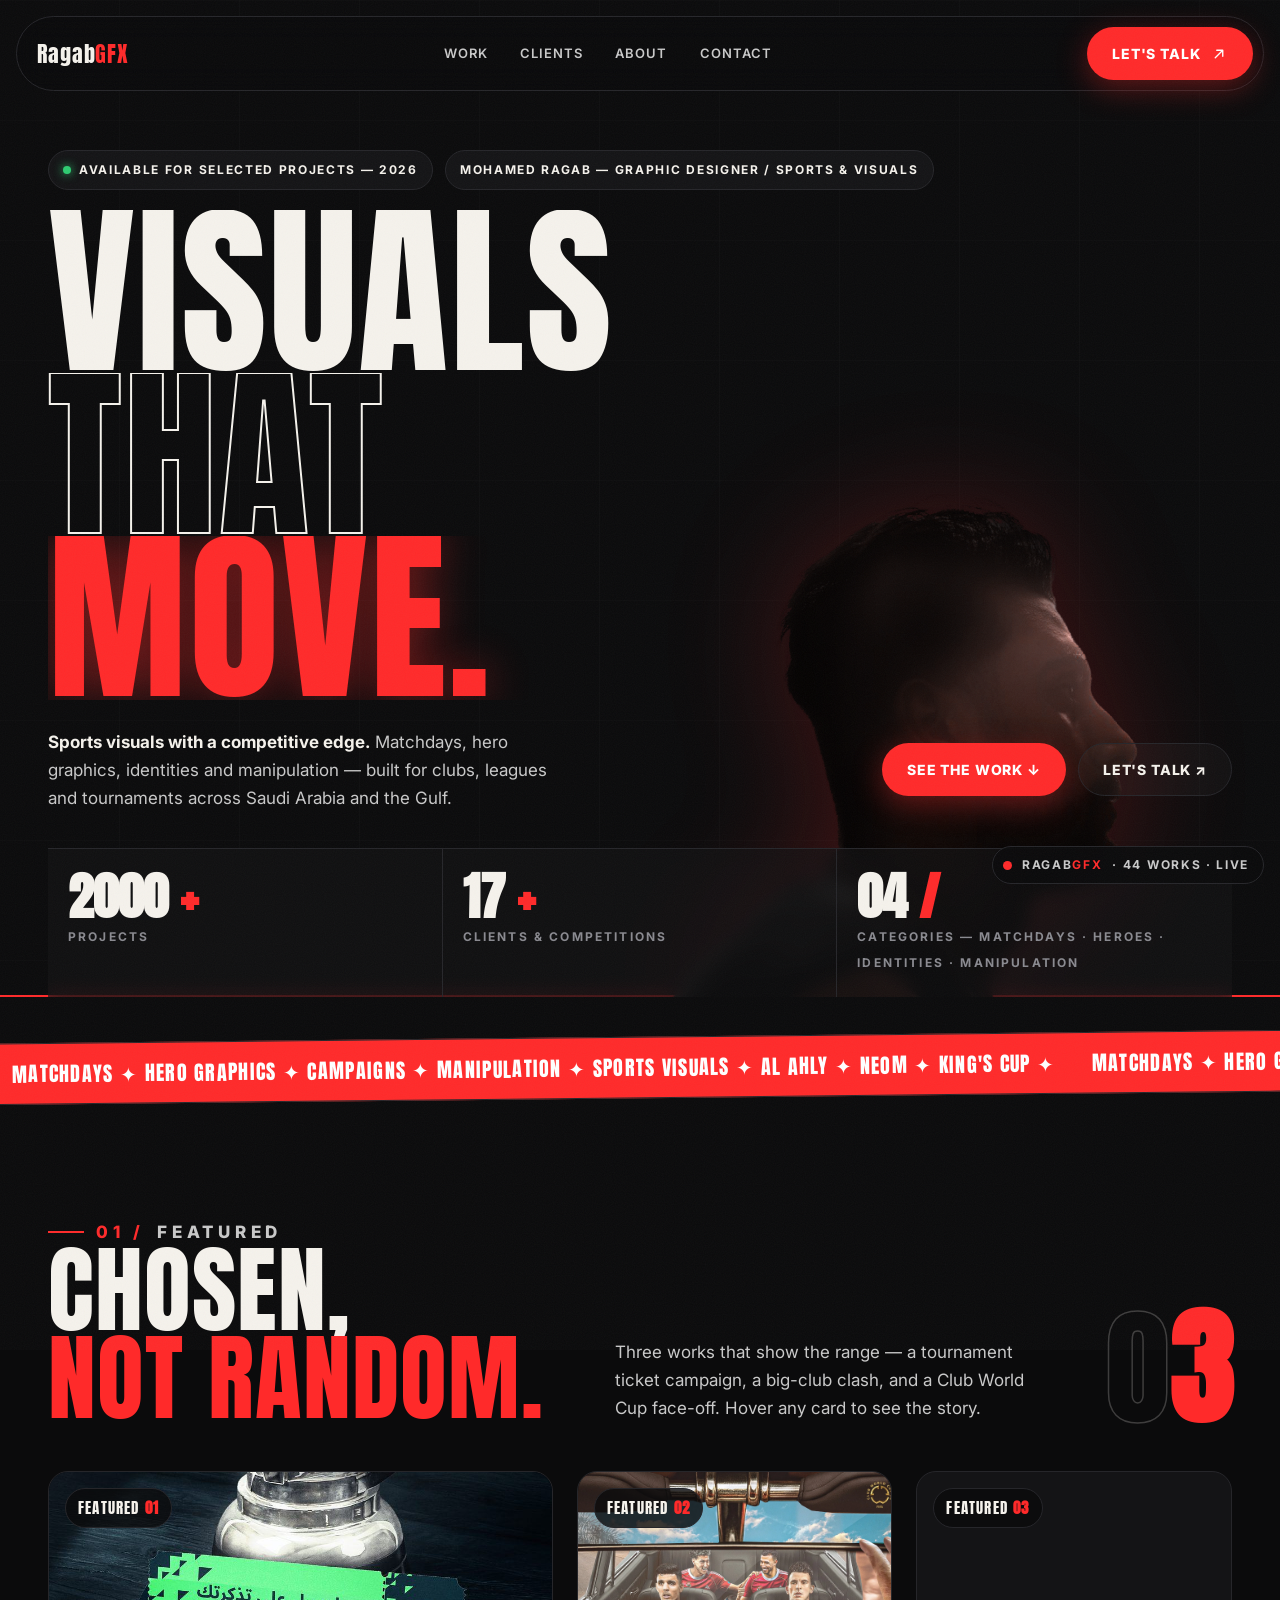
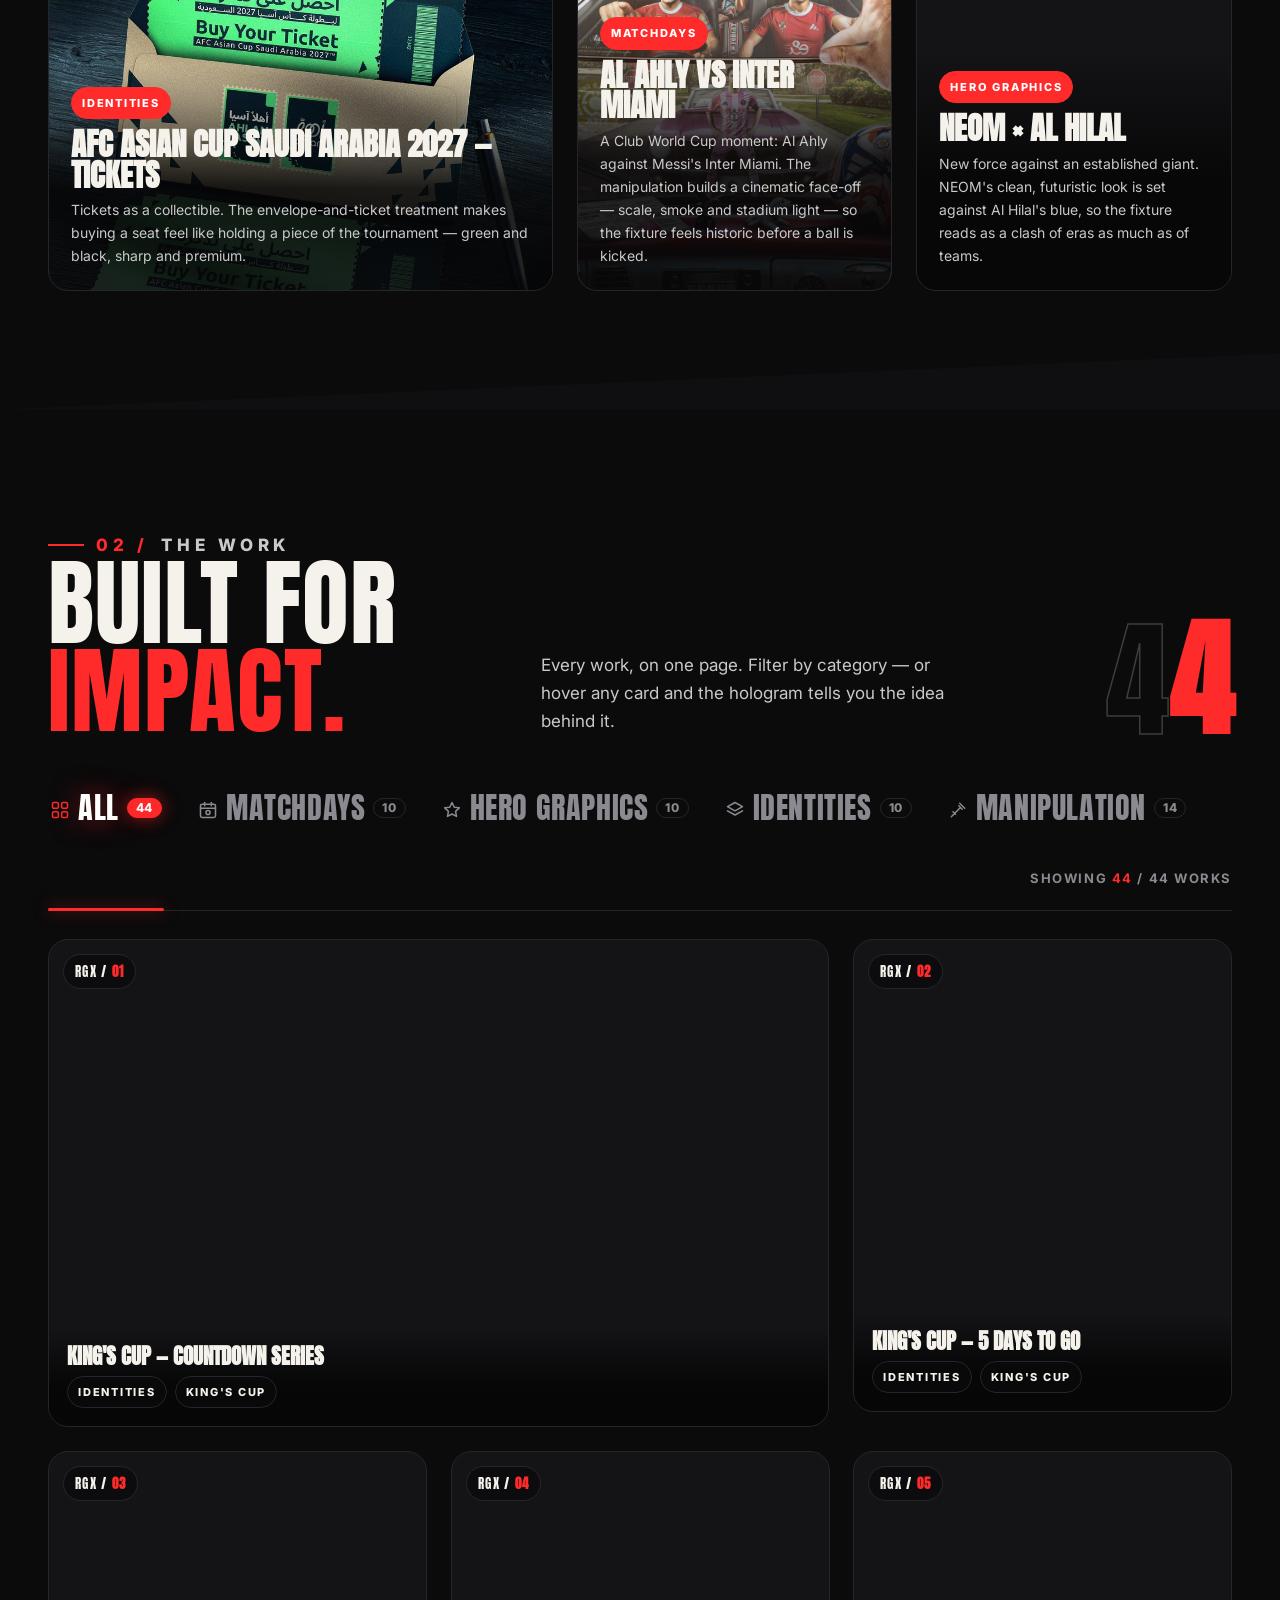
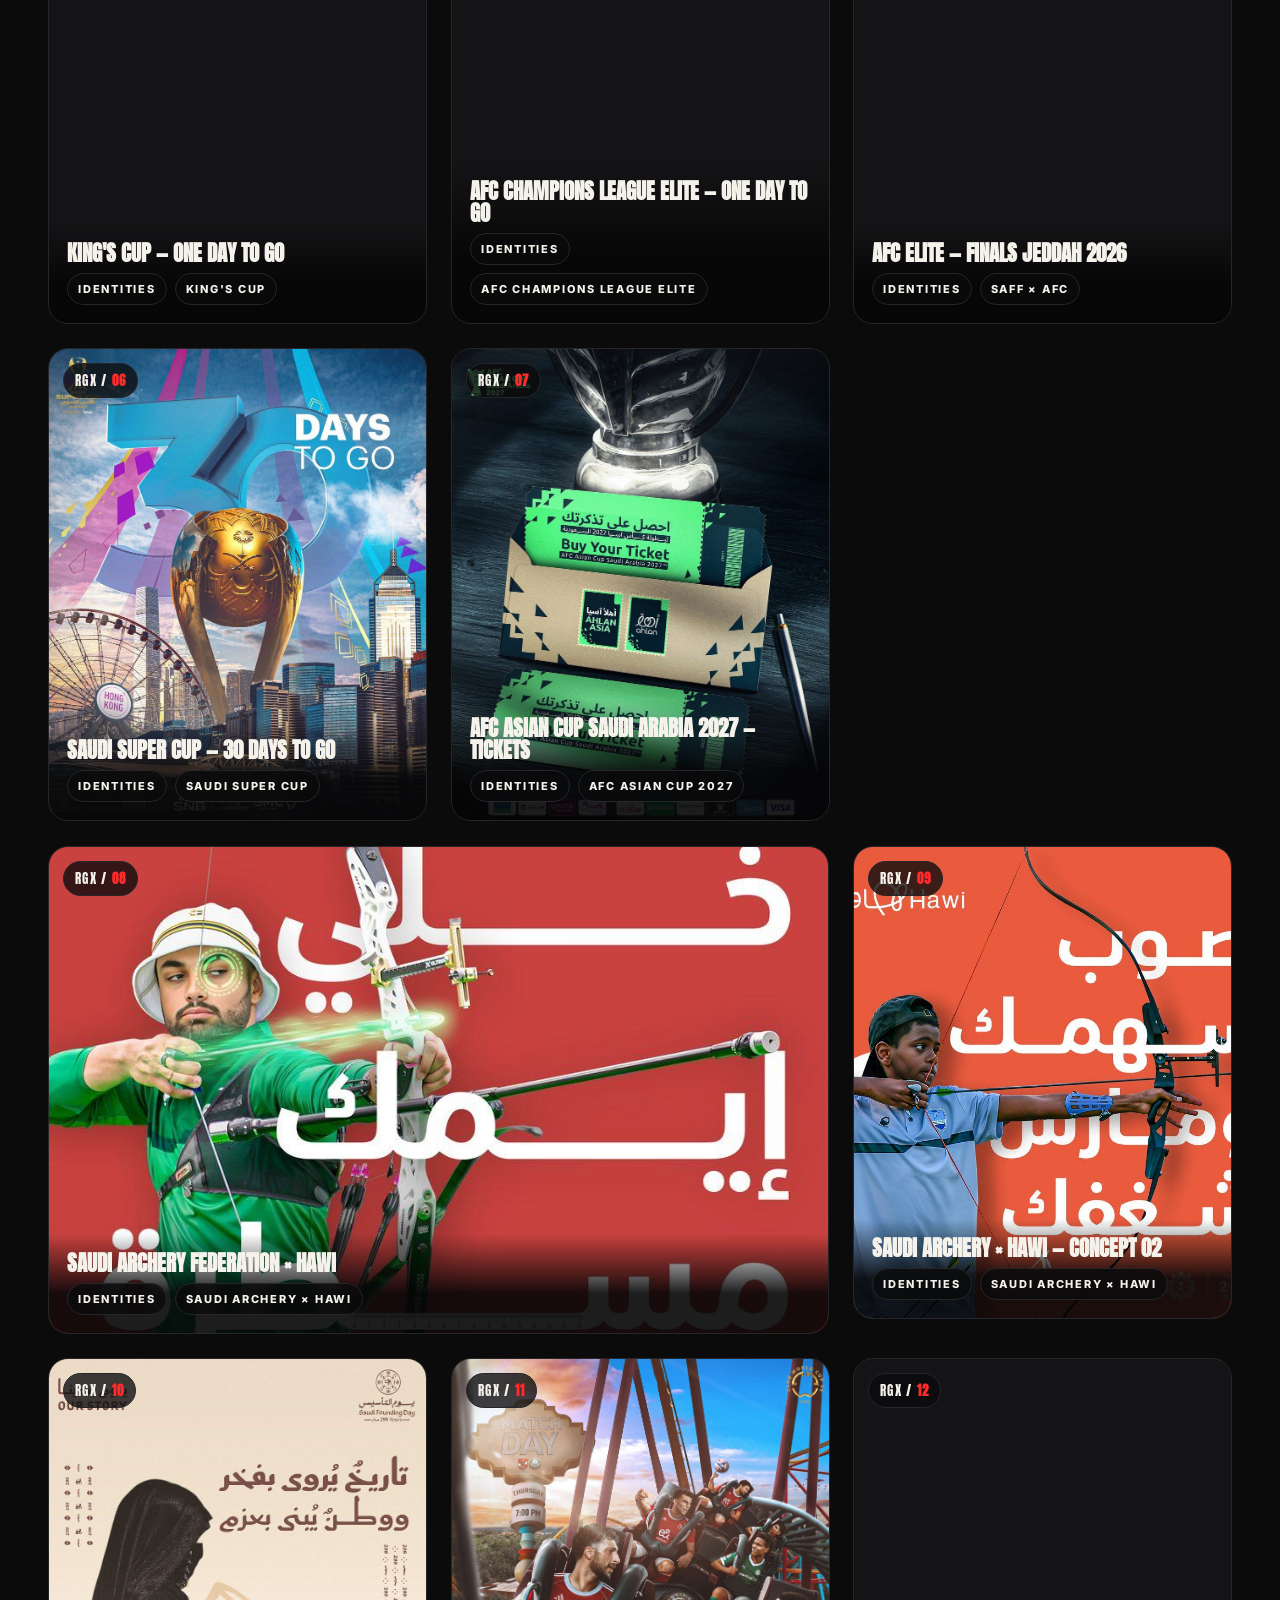
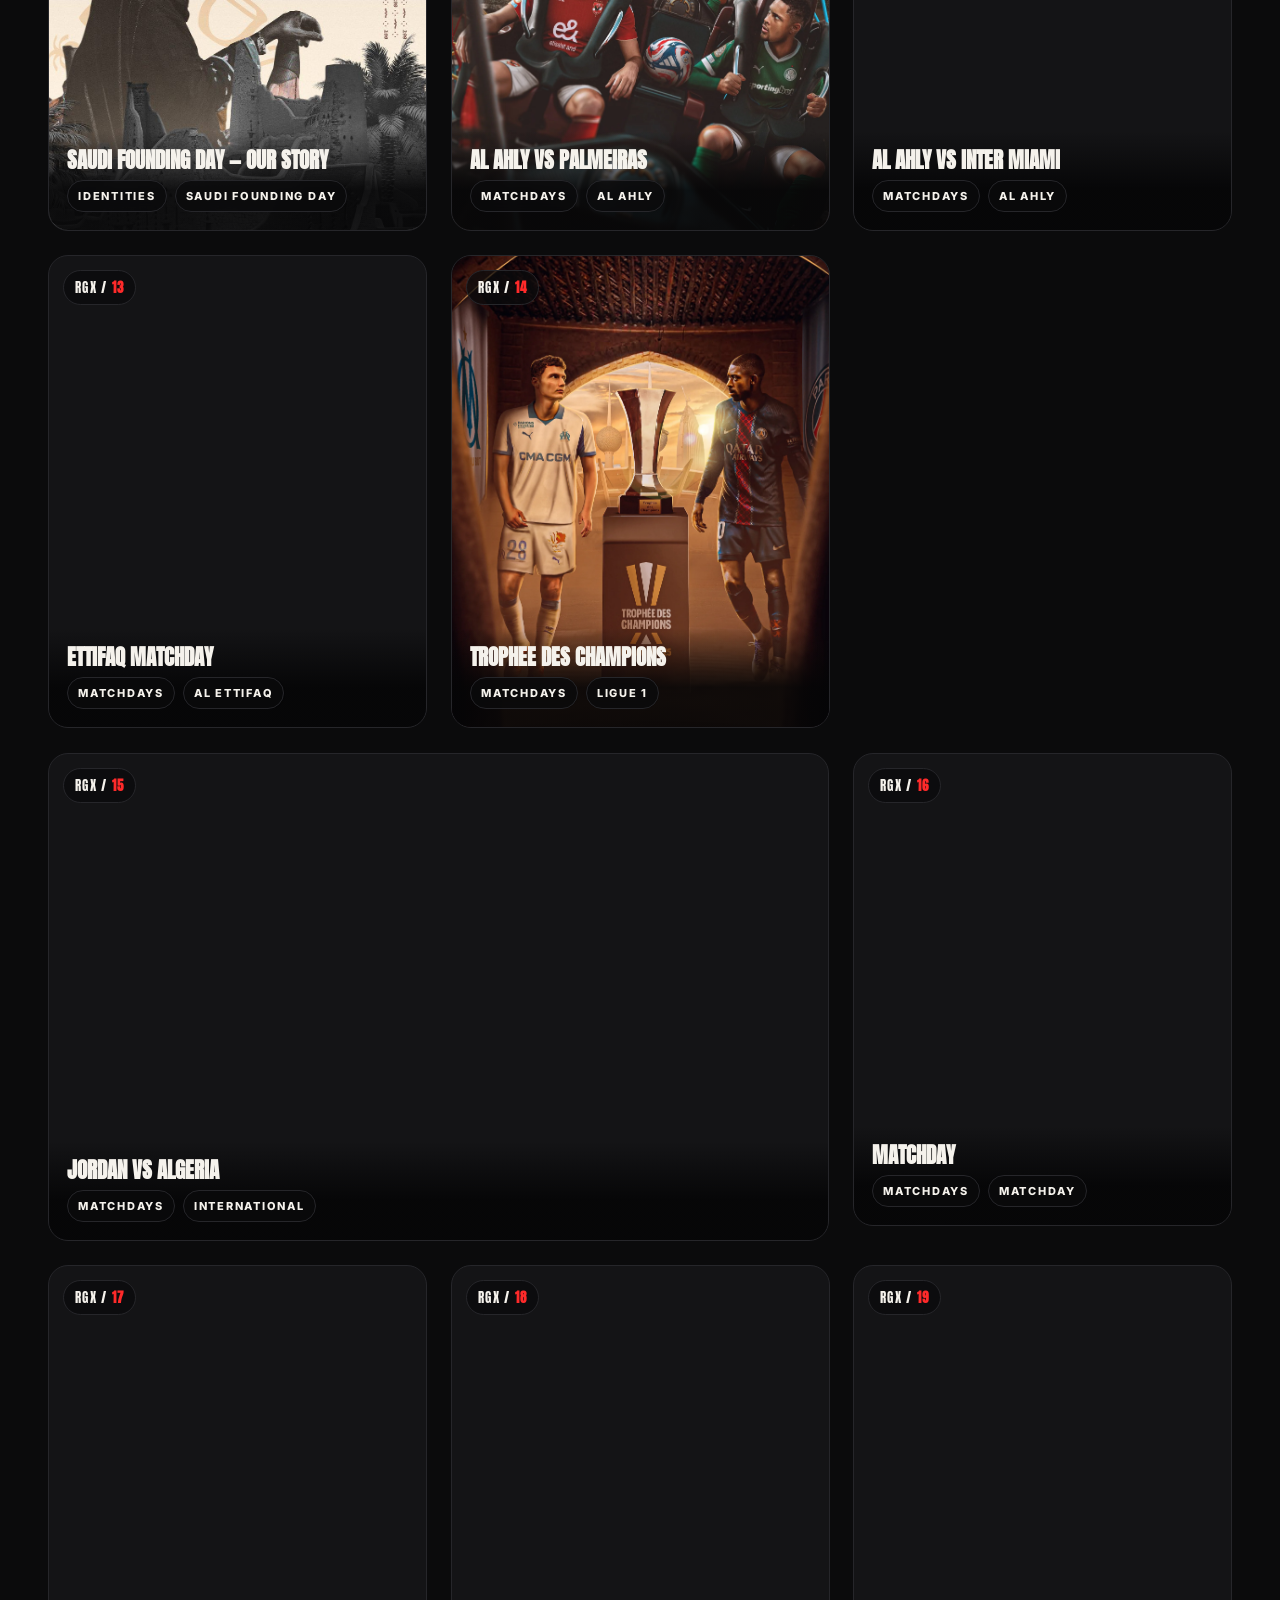
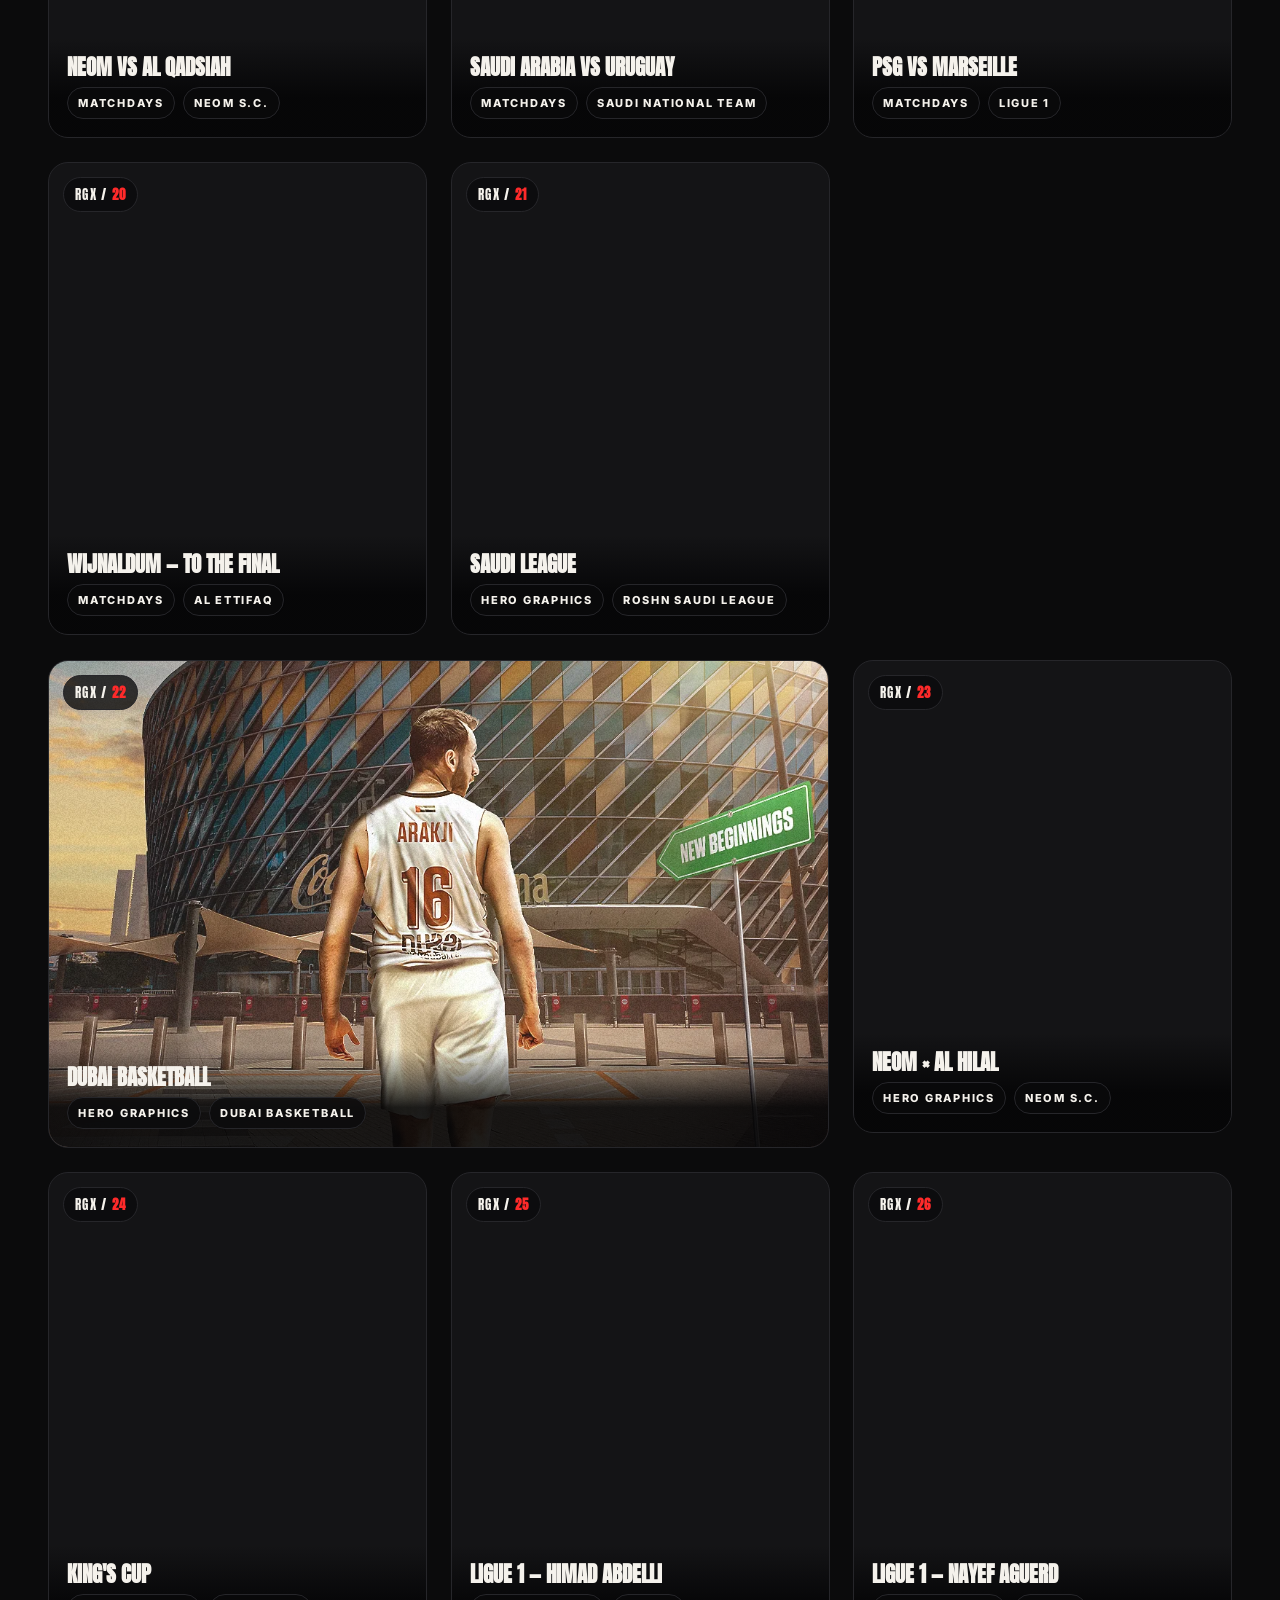
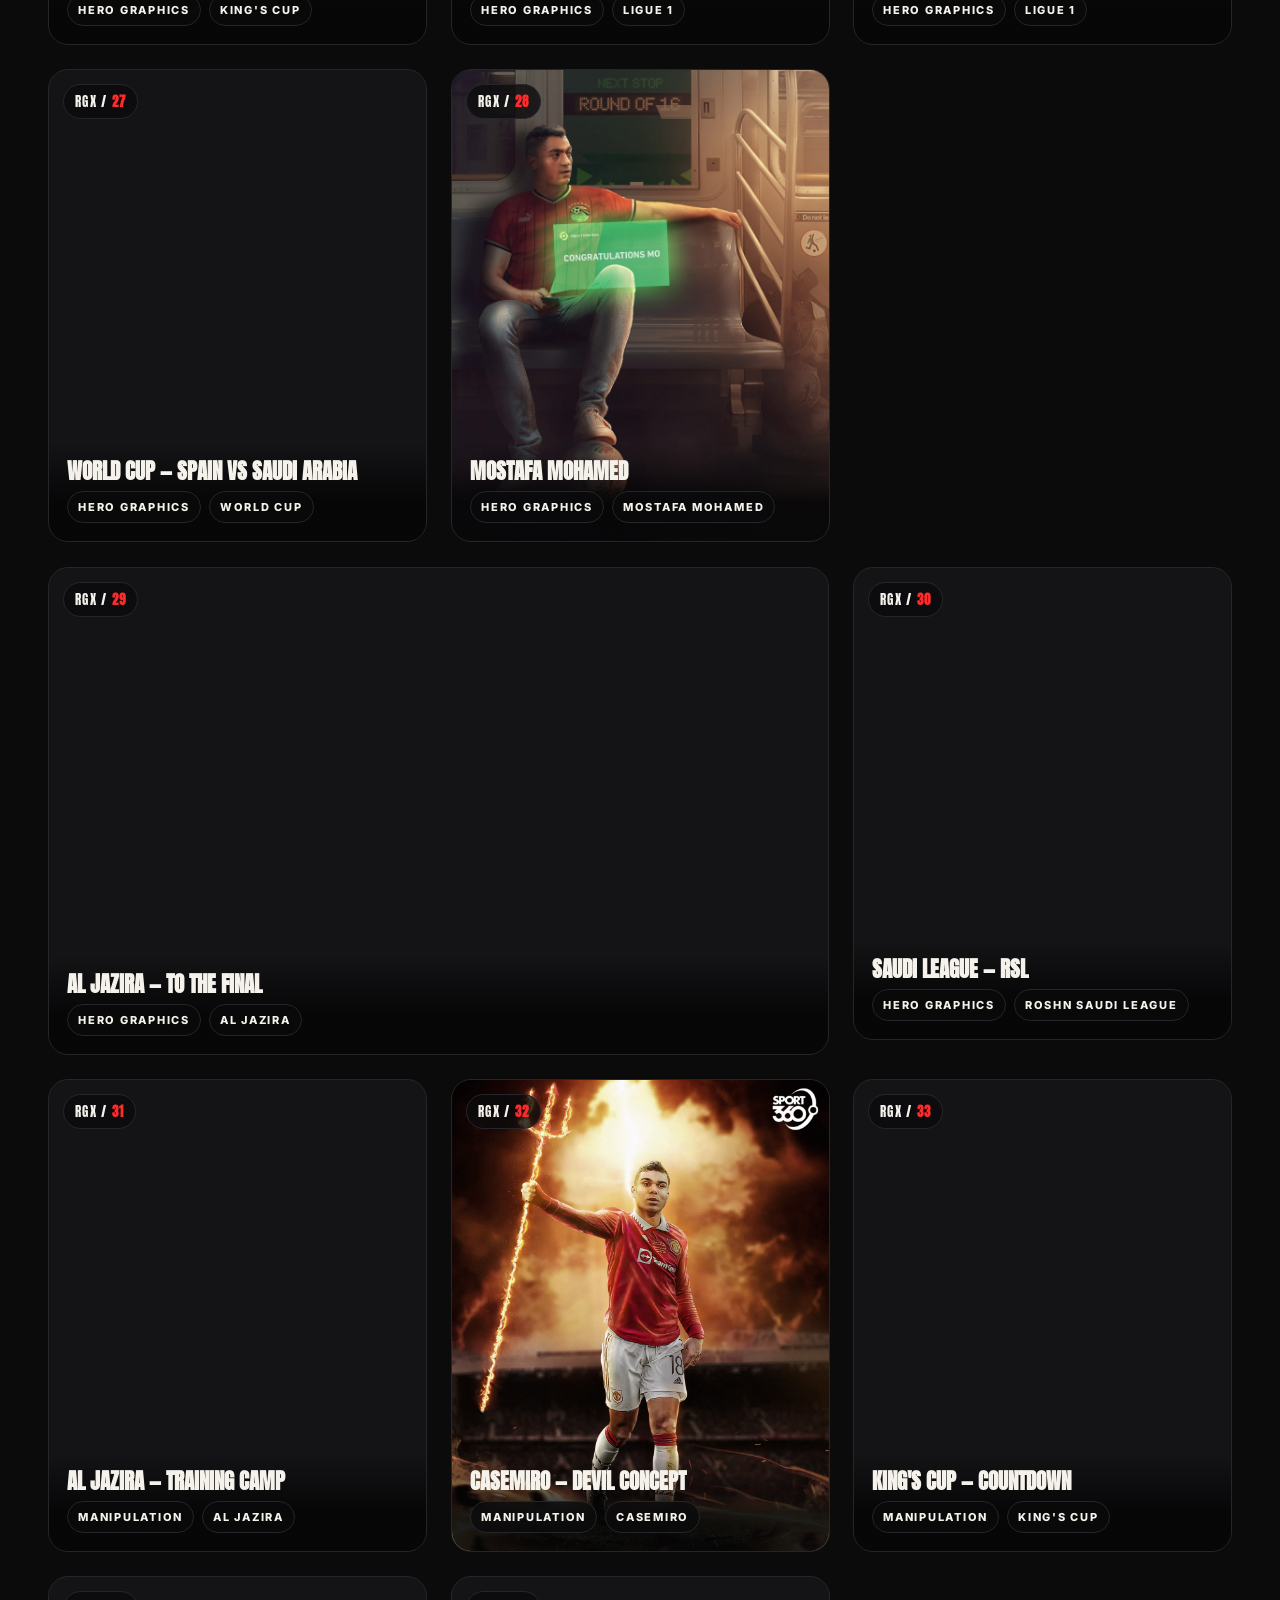
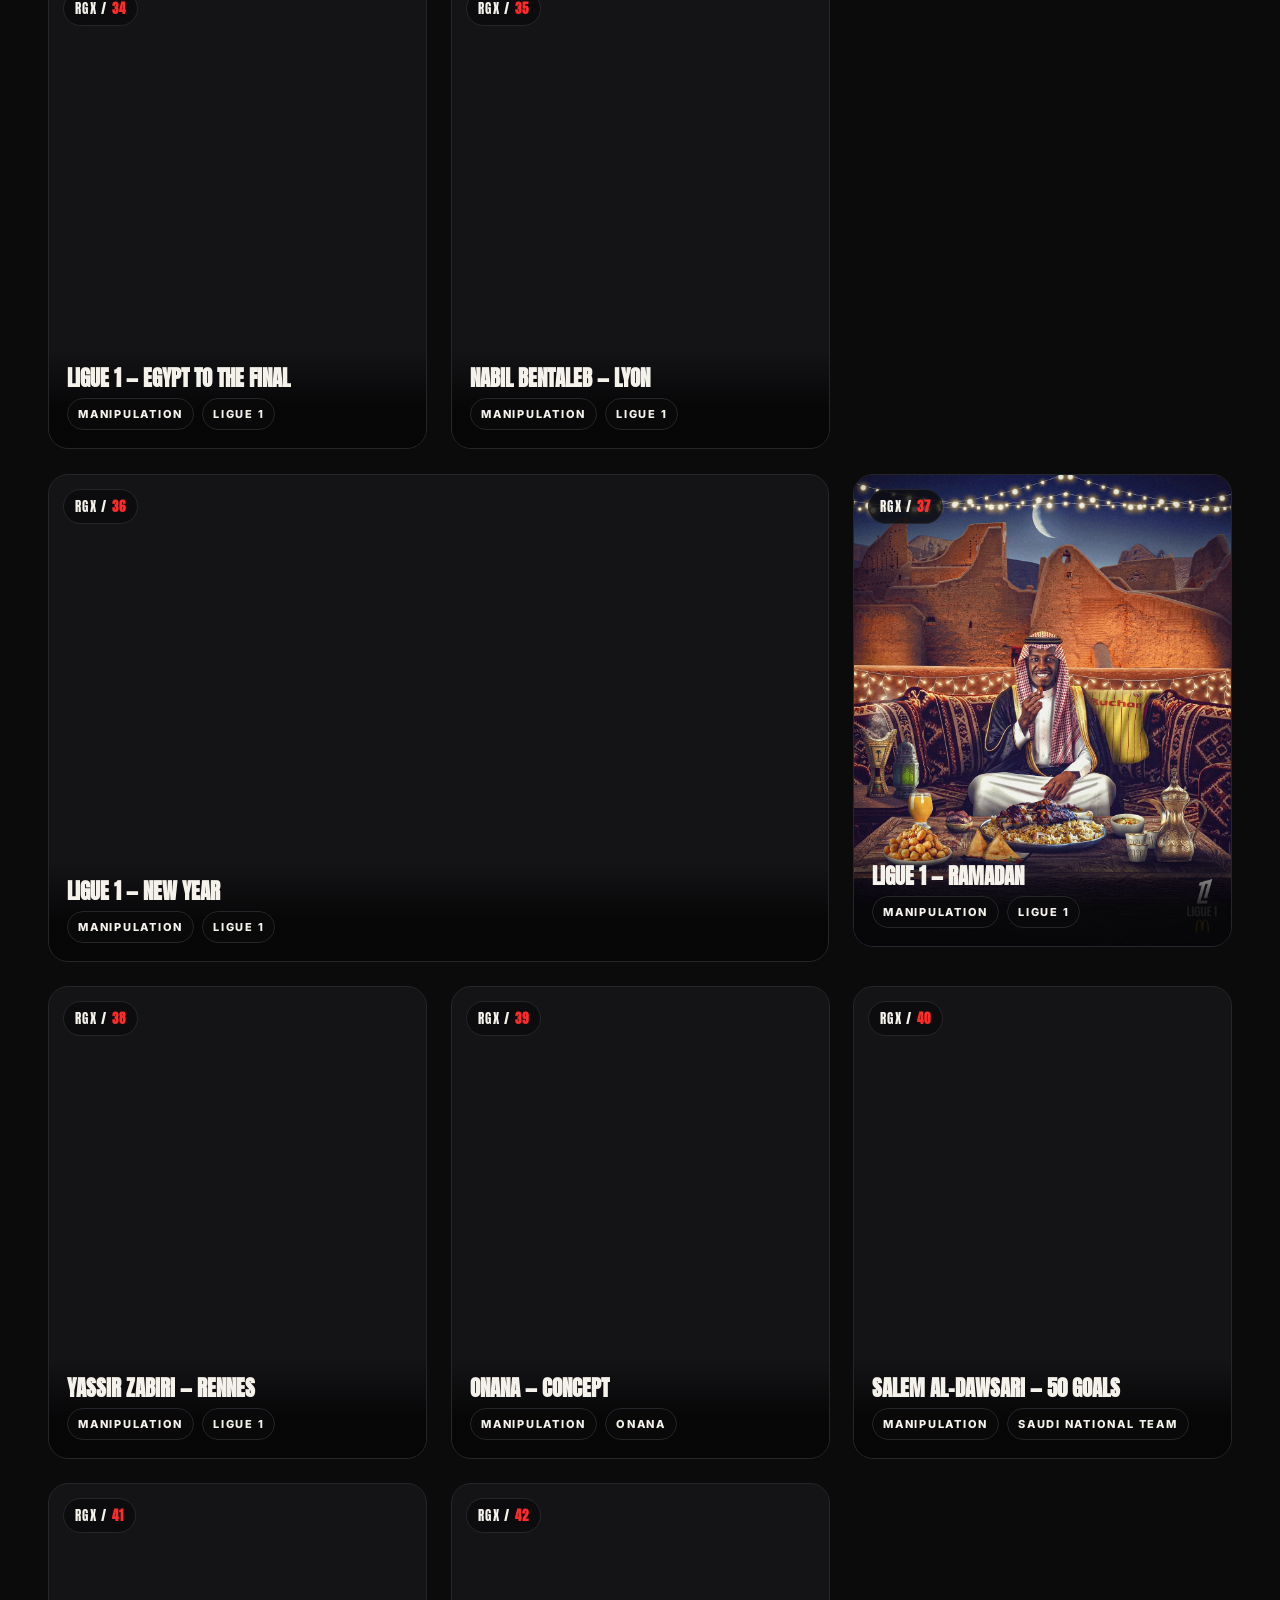
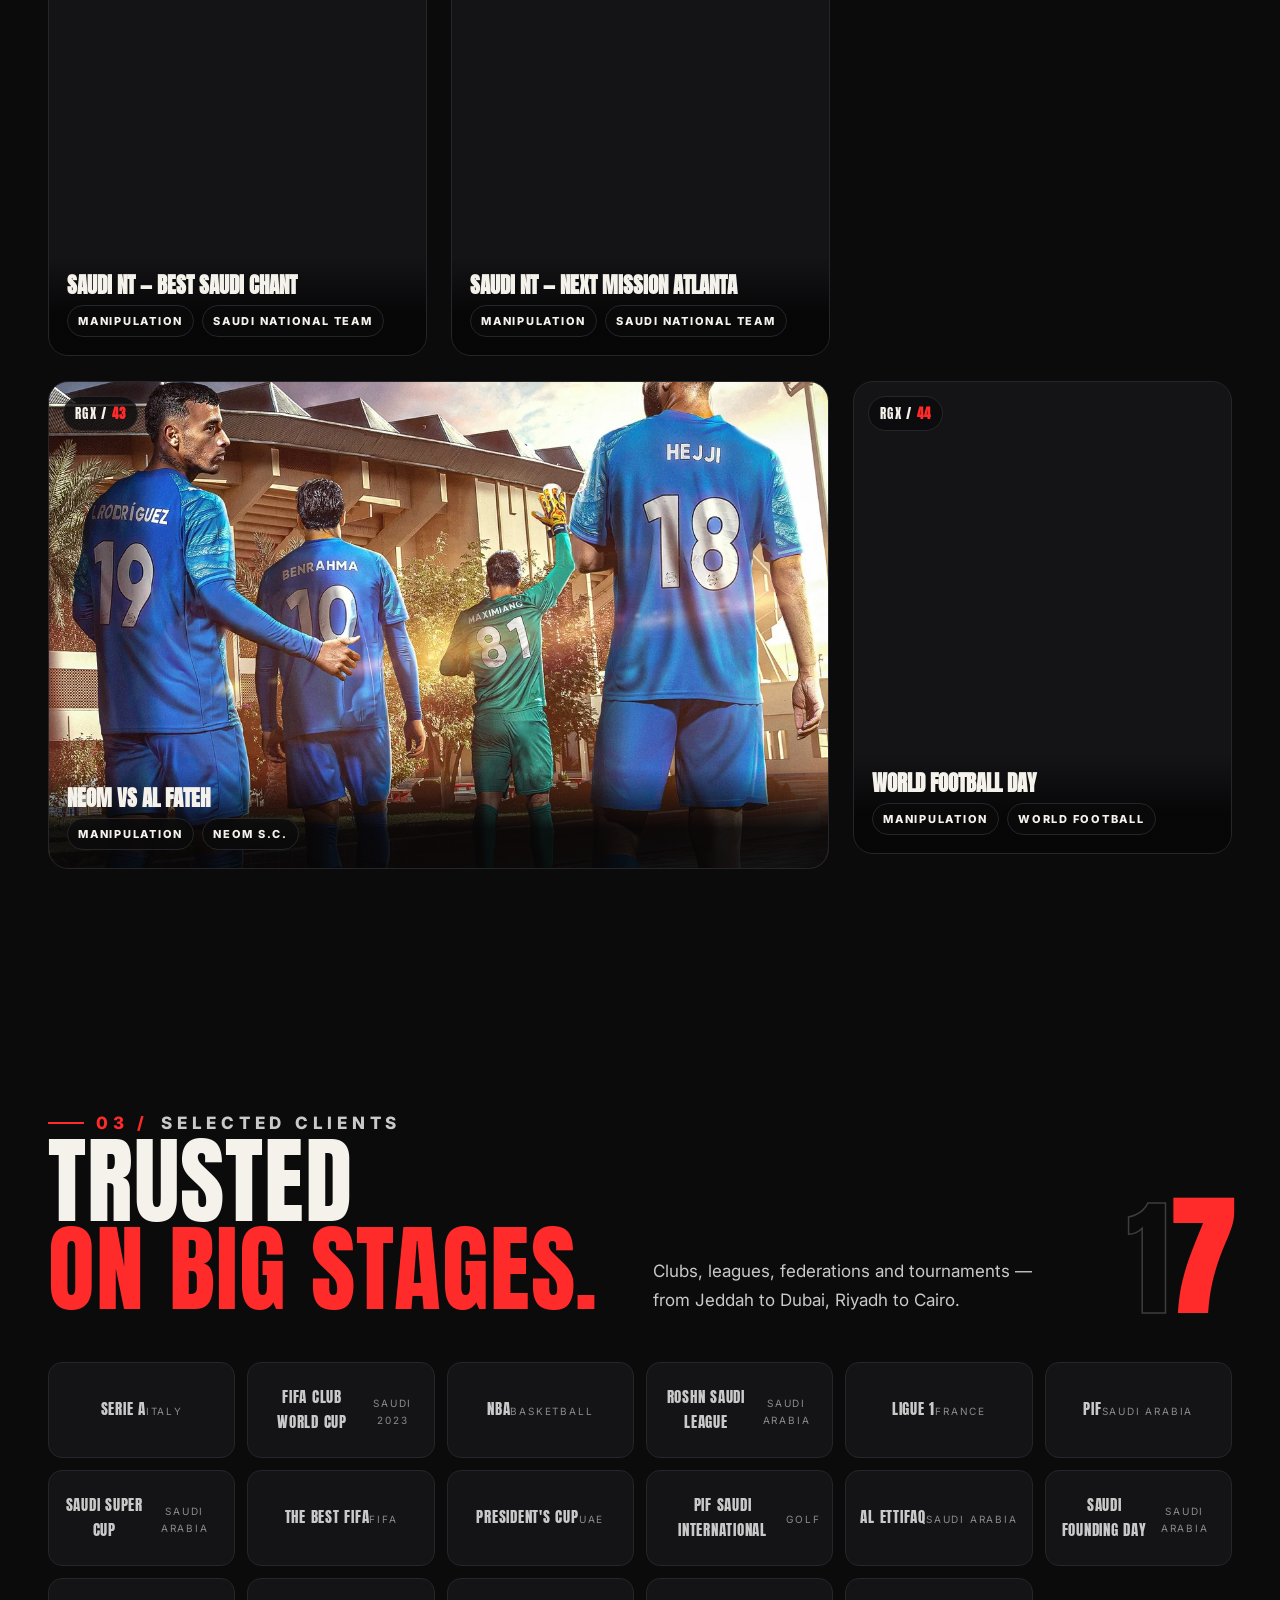
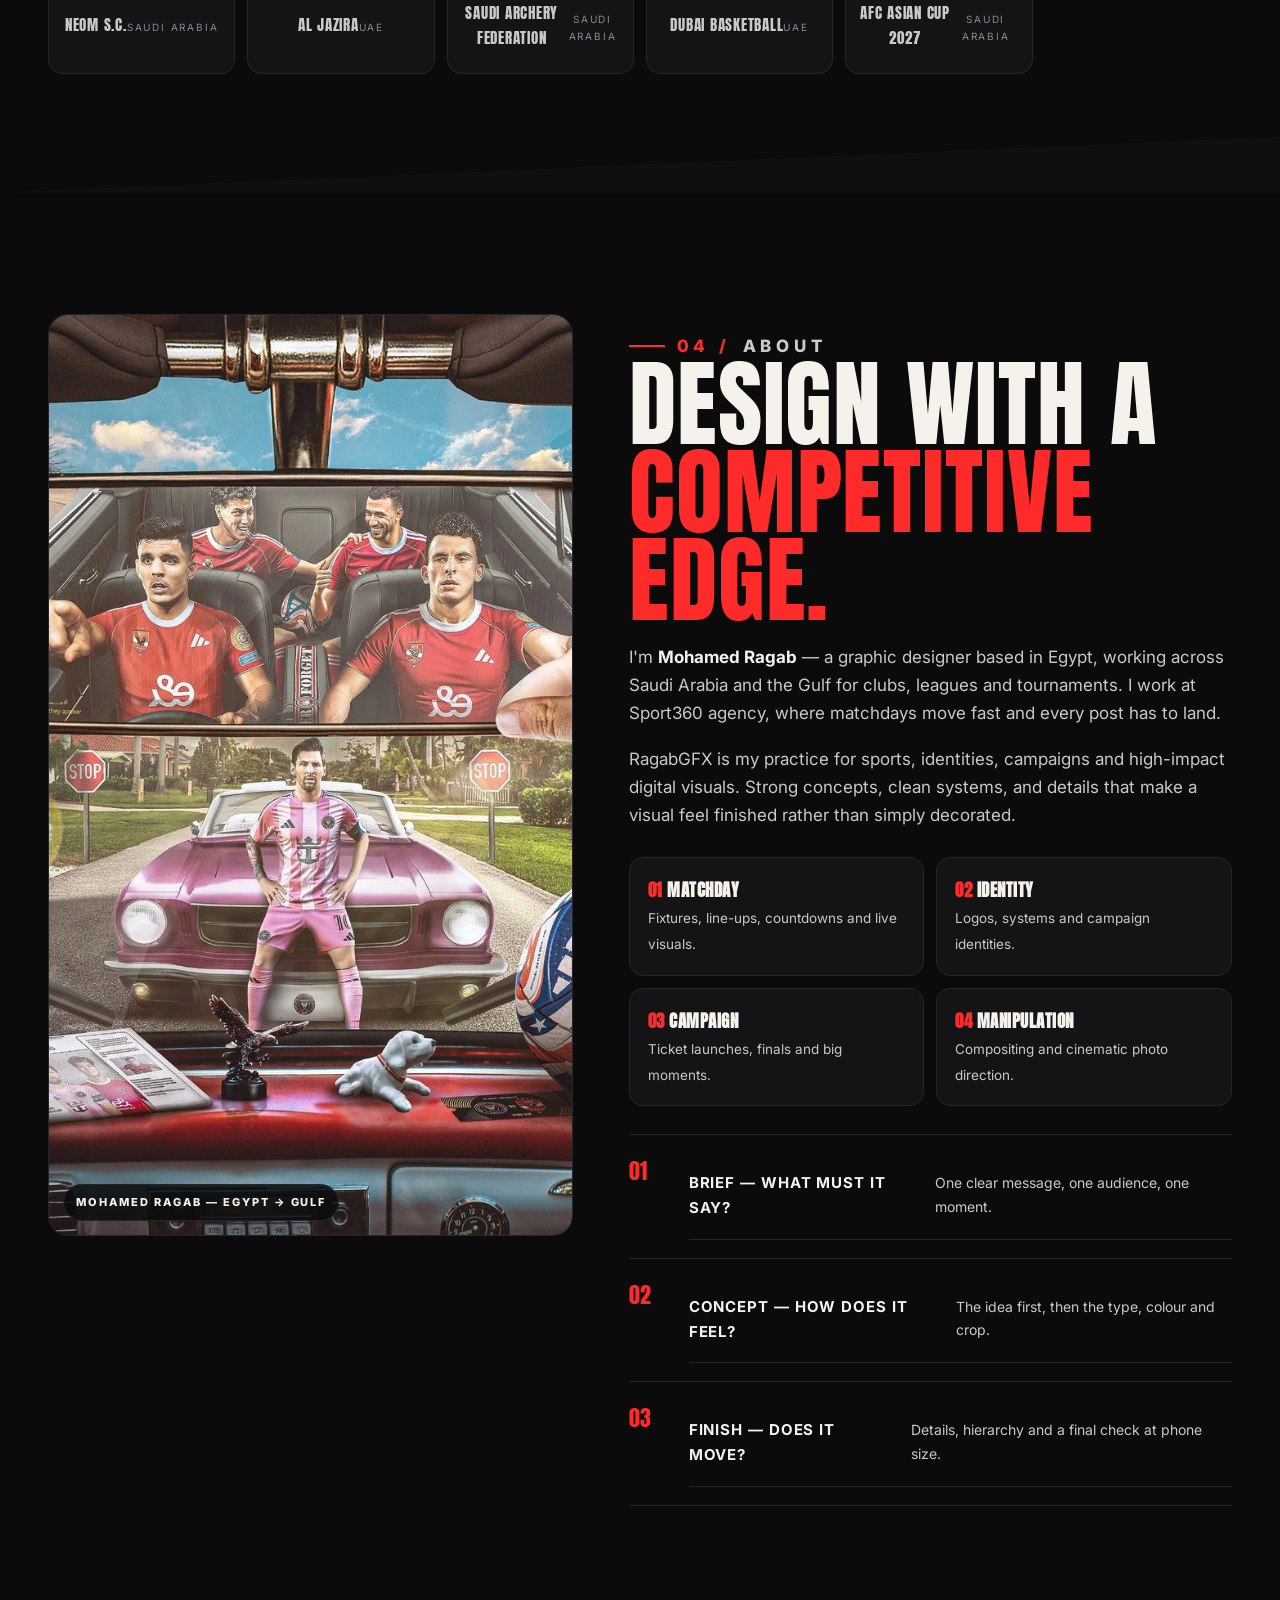
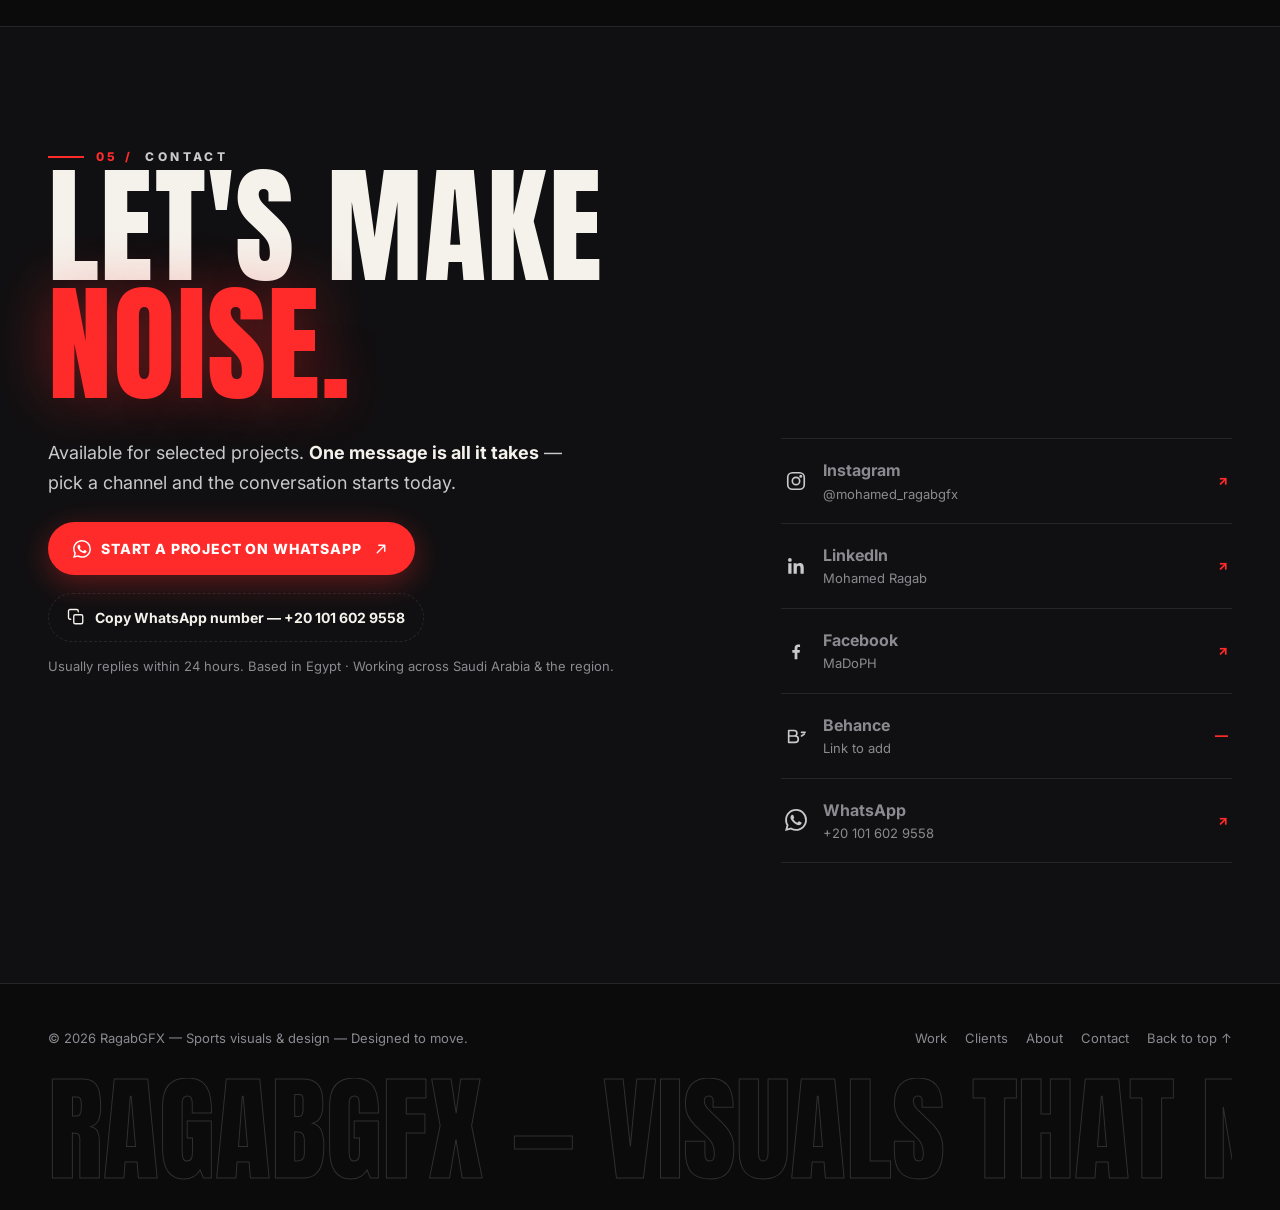
==== commit 8371854a: "Add files via upload" ====
--- a/index.html
+++ b/index.html
@@ -3,190 +3,235 @@
 <head>
 <meta charset="UTF-8">
 <meta name="viewport" content="width=device-width, initial-scale=1.0">
-<title>RagabGFX — Visuals That Move</title>
-<meta name="description" content="RagabGFX — graphic design for sports, identities, campaigns and high-impact digital visuals.">
-<link rel="stylesheet" href="rgx15.css">
+<title>RagabGFX — Visuals That Move | Mohamed Ragab, Sports Graphic Designer</title>
+<meta name="description" content="RagabGFX — Mohamed Ragab, graphic designer for sports, identities, campaigns and high-impact digital visuals. 2000+ projects across matchdays, hero graphics, identities and manipulation. Based in Egypt, working across Saudi Arabia and the Gulf.">
+<meta property="og:title" content="RagabGFX — Visuals That Move">
+<meta property="og:description" content="Sports visuals by Mohamed Ragab. 2000+ projects, 17 clients &amp; competitions. Hover any work to see the story behind it.">
+<meta property="og:type" content="website">
+<meta name="theme-color" content="#0B0B0C">
+<link rel="preconnect" href="https://fonts.googleapis.com">
+<link rel="preconnect" href="https://fonts.gstatic.com" crossorigin>
+<link href="https://fonts.googleapis.com/css2?family=Anton&family=Inter:wght@400;500;600;700;800;900&display=swap" rel="stylesheet">
+<link rel="stylesheet" href="rgx-new.css">
 </head>
-<body>
-<div class="rgx-page">
-
-<header class="rgx-nav">
-  <a class="rgx-brand" href="#top">Ragab<span>GFX</span></a>
-  <nav class="rgx-nav-links">
+<body class="loading">
+<!-- INTRO — branded preloader, solid bg, ~1s, click / Esc to skip -->
+<div class="intro" id="intro" role="status" aria-label="RagabGFX loading">
+  <div class="intro-logo" aria-hidden="true"><span>R</span><span>A</span><span>G</span><span>A</span><span>B</span><span>G</span><span>F</span><span>X</span></div>
+  <div class="intro-bar" aria-hidden="true"><i></i></div>
+  <p class="intro-tag">Visuals that move</p>
+  <button class="intro-skip" id="introSkip" type="button">Skip →</button>
+</div>
+<!-- Clean solid backgrounds only. No background photos anywhere.
+     The only texture is a 4% grain overlay + thin lines. -->
+<div class="grain" aria-hidden="true"></div>
+<div class="progress" id="progress" aria-hidden="true"></div>
+
+<!-- Broadcast scorebug: live, bottom-right -->
+<div class="scorebug" aria-hidden="true"><span class="dot"></span><span>RAGAB<b>GFX</b></span><span>· 44 WORKS · LIVE</span></div>
+
+<header class="nav" id="nav">
+  <a class="brand" href="#top">Ragab<em>GFX</em></a>
+  <nav class="nav-links" aria-label="Main">
     <a href="#work">Work</a><a href="#clients">Clients</a><a href="#about">About</a><a href="#contact">Contact</a>
   </nav>
-  <a class="rgx-nav-cta" href="#contact">Let's talk ↗</a>
+  <a class="btn btn-red btn-magnetic" href="#contact">Let's talk <svg class="ic" viewBox="0 0 24 24" aria-hidden="true"><path d="M7 17 17 7M9 7h8v8"/></svg></a>
+  <button class="burger" id="burger" aria-label="Open menu" aria-expanded="false" aria-controls="mobileMenu"><span></span><span></span><span></span></button>
 </header>
 
+<div class="mobile-menu" id="mobileMenu" aria-hidden="true">
+  <a class="big" href="#work">Work <i>↗</i></a>
+  <a class="big" href="#featured">Featured <i>↗</i></a>
+  <a class="big" href="#clients">Clients <i>↗</i></a>
+  <a class="big" href="#about">About <i>↗</i></a>
+  <a class="big" href="#contact">Contact <i>↗</i></a>
+  <p class="m-foot">Mohamed Ragab — Sports visuals.<br><a href="https://wa.me/201016029558">WhatsApp +20 101 602 9558</a> · <a href="https://www.instagram.com/mohamed_ragabgfx/">Instagram</a></p>
+</div>
+
 <main id="top">
 
-  <section class="rgx-hero">
-    <canvas class="rgx-hero-fluid" id="rgxFluid" aria-hidden="true"></canvas>
-    <div class="rgx-hero-glow"></div>
-    <img class="rgx-hero-photo" src="assets/rgx15/hero-profile.png" alt="Mohamed Ragab"/>
-    <p class="rgx-eyebrow rgx-intro">Graphic Designer <b>/</b> Sports &amp; Visuals</p>
-    <h1 class="rgx-intro d1">Visuals<br/><span class="rgx-stroke">that</span> <span class="rgx-red">move.</span></h1>
-    <div class="rgx-hero-actions rgx-intro d2">
-      <a class="rgx-btn rgx-btn-red" href="#work">See the work ↓</a>
-    </div>
-  </section>
-
-  <div class="rgx-marquee"><div class="rgx-marquee-track">
-    <span>Matchdays ✦ Hero Graphics ✦ Campaigns ✦ Manipulation ✦ Sports Visuals ✦ </span><span>Matchdays ✦ Hero Graphics ✦ Campaigns ✦ Manipulation ✦ Sports Visuals ✦ </span>
+  <!-- ============ HERO ============ -->
+  <section class="hero" aria-label="Introduction">
+    <div class="hero-bg" aria-hidden="true"><div class="hero-grid-lines"></div></div>
+    <div class="hero-portrait-wrap" aria-hidden="true">
+      <img class="hero-portrait" id="heroPortrait" src="assets/rgx15/hero-profile.png" alt="" fetchpriority="high" decoding="async">
+    </div>
+    <div class="wrap hero-inner">
+      <div class="hero-kicker">
+        <span class="badge"><span class="live"></span> Available for selected projects — 2026</span>
+        <span class="badge">Mohamed Ragab — Graphic Designer / Sports &amp; Visuals</span>
+      </div>
+      <h1 class="hero-title" aria-label="Visuals that move.">
+        <span class="line"><span>Visuals</span></span>
+        <span class="line"><span><span class="stroke">that</span></span></span>
+        <span class="line"><span><span class="move">move.</span></span></span>
+      </h1>
+      <div class="hero-sub">
+        <p><strong>Sports visuals with a competitive edge.</strong> Matchdays, hero graphics, identities and manipulation — built for clubs, leagues and tournaments across Saudi Arabia and the Gulf.</p>
+        <div class="hero-ctas">
+          <a class="btn btn-red btn-magnetic" href="#work">See the work ↓</a>
+          <a class="btn btn-ghost" href="#contact">Let's talk ↗</a>
+        </div>
+      </div>
+      <div class="stat-strip" role="list">
+        <div role="listitem"><b>2000<i> +</i></b><span>Projects</span></div>
+        <div role="listitem"><b>17<i> +</i></b><span>Clients &amp; competitions</span></div>
+        <div role="listitem"><b>04<i> /</i></b><span>Categories — Matchdays · Heroes · Identities · Manipulation</span></div>
+      </div>
+    </div>
+  </section>
+
+  <!-- Broadcast ticker: text only, pauses on hover -->
+  <div class="ticker" aria-hidden="true"><div class="ticker-track">
+    <span>Matchdays ✦ Hero Graphics ✦ Campaigns ✦ Manipulation ✦ Sports Visuals ✦ Al Ahly ✦ NEOM ✦ King's Cup ✦ </span><span>Matchdays ✦ Hero Graphics ✦ Campaigns ✦ Manipulation ✦ Sports Visuals ✦ Al Ahly ✦ NEOM ✦ King's Cup ✦ </span>
   </div></div>
 
-  <section class="rgx-boards" aria-label="Selected pieces in motion">
-    <div class="rgx-boards-row"><div class="rgx-boards-track">
-      <a class="rgx-board" href="category.html?cat=identities"><img src="assets/rgx15/kings-cup-oneday.jpg" alt="King's Cup one day to go"/></a>
-      <a class="rgx-board" href="category.html?cat=matchdays"><img src="assets/rgx15/neom-matchday.jpg" alt="NEOM S.C. Founding Day matchday"/></a>
-      <a class="rgx-board" href="category.html?cat=identities"><img src="assets/rgx15/asia-2027-tickets.jpg" alt="AFC Asian Cup 2027 ticket campaign"/></a>
-      <a class="rgx-board" href="category.html?cat=hero-graphics"><img src="assets/rgx15/dbc-mvp.jpg" alt="Dubai Basketball MVP graphic"/></a>
-      <a class="rgx-board" href="category.html?cat=hero-graphics"><img src="assets/rgx15/aljazira-thankyou.jpg" alt="Al Jazira Club thank you collage"/></a>
-      <a class="rgx-board" href="category.html?cat=identities" aria-hidden="true" tabindex="-1"><img src="assets/rgx15/kings-cup-oneday.jpg" alt=""/></a>
-      <a class="rgx-board" href="category.html?cat=matchdays" aria-hidden="true" tabindex="-1"><img src="assets/rgx15/neom-matchday.jpg" alt=""/></a>
-      <a class="rgx-board" href="category.html?cat=identities" aria-hidden="true" tabindex="-1"><img src="assets/rgx15/asia-2027-tickets.jpg" alt=""/></a>
-      <a class="rgx-board" href="category.html?cat=hero-graphics" aria-hidden="true" tabindex="-1"><img src="assets/rgx15/dbc-mvp.jpg" alt=""/></a>
-      <a class="rgx-board" href="category.html?cat=hero-graphics" aria-hidden="true" tabindex="-1"><img src="assets/rgx15/aljazira-thankyou.jpg" alt=""/></a>
-    </div></div>
-    <div class="rgx-boards-row"><div class="rgx-boards-track rgx-boards-rev">
-      <a class="rgx-board" href="category.html?cat=identities"><img src="assets/rgx15/saff-jeddah-finals.jpg" alt="AFC Elite Finals Jeddah 2026"/></a>
-      <a class="rgx-board" href="category.html?cat=matchdays"><img src="assets/rgx15/03-ettifaq.jpg" alt="Ettifaq Matchday"/></a>
-      <a class="rgx-board" href="category.html?cat=identities"><img src="assets/rgx15/archery-hawi.jpg" alt="Saudi Archery Federation Hawi campaign"/></a>
-      <a class="rgx-board" href="category.html?cat=matchdays"><img src="assets/rgx15/next-match.jpg" alt="NEOM S.C. next match announcement"/></a>
-      <a class="rgx-board" href="category.html?cat=identities"><img src="assets/rgx15/super-cup-countdown.jpg" alt="Saudi Super Cup countdown Hong Kong"/></a>
-      <a class="rgx-board" href="category.html?cat=identities" aria-hidden="true" tabindex="-1"><img src="assets/rgx15/saff-jeddah-finals.jpg" alt=""/></a>
-      <a class="rgx-board" href="category.html?cat=matchdays" aria-hidden="true" tabindex="-1"><img src="assets/rgx15/03-ettifaq.jpg" alt=""/></a>
-      <a class="rgx-board" href="category.html?cat=identities" aria-hidden="true" tabindex="-1"><img src="assets/rgx15/archery-hawi.jpg" alt=""/></a>
-      <a class="rgx-board" href="category.html?cat=matchdays" aria-hidden="true" tabindex="-1"><img src="assets/rgx15/next-match.jpg" alt=""/></a>
-      <a class="rgx-board" href="category.html?cat=identities" aria-hidden="true" tabindex="-1"><img src="assets/rgx15/super-cup-countdown.jpg" alt=""/></a>
-    </div></div>
-  </section>
-
-  <section id="work">
-    <div class="rgx-sec-head rgx-reveal">
-      <h2>Built for<br/><span class="rgx-red">impact.</span></h2>
-    </div>
-    <div class="rgx-work-grid">
-      <a class="rgx-card rgx-wide rgx-reveal" href="category.html?cat=identities">
-        <img src="assets/rgx15/asia-2027-tickets.jpg" alt="AFC Asian Cup 2027 ticket campaign"/>
-        <div class="rgx-card-info"><div><strong>AFC Asian Cup 2027 — Tickets</strong></div></div>
-      </a>
-      <a class="rgx-card rgx-reveal" href="category.html?cat=identities">
-        <img src="assets/rgx15/kings-cup-oneday.jpg" alt="King's Cup one day to go"/>
-        <div class="rgx-card-info"><div><strong>King's Cup — One Day To Go</strong></div></div>
-      </a>
-      <a class="rgx-card rgx-reveal" href="category.html?cat=identities">
-        <img src="assets/rgx15/kings-cup-5days.jpg" alt="King's Cup five days to go"/>
-        <div class="rgx-card-info"><div><strong>King's Cup — 5 Days To Go</strong></div></div>
-      </a>
-      <a class="rgx-card rgx-reveal" href="category.html?cat=identities">
-        <img src="assets/rgx15/kings-cup-13.jpg" alt="King's Cup players artwork"/>
-        <div class="rgx-card-info"><div><strong>King's Cup — Countdown Series</strong></div></div>
-      </a>
-      <a class="rgx-card rgx-reveal" href="category.html?cat=hero-graphics">
-        <img src="assets/rgx15/dbc-mvp.jpg" alt="Dubai Basketball MVP graphic"/>
-        <div class="rgx-card-info"><div><strong>Dubai Basketball — MVP</strong></div></div>
-      </a>
-      <a class="rgx-card rgx-reveal" href="category.html?cat=matchdays">
-        <img src="assets/rgx15/neom-matchday.jpg" alt="NEOM S.C. Founding Day matchday"/>
-        <div class="rgx-card-info"><div><strong>NEOM S.C. — Founding Day</strong></div></div>
-      </a>
-      <a class="rgx-card rgx-reveal" href="category.html?cat=matchdays">
-        <img src="assets/rgx15/neom-lineup.jpg" alt="NEOM S.C. match lineup"/>
-        <div class="rgx-card-info"><div><strong>NEOM S.C. — Match Lineup</strong></div></div>
-      </a>
-      <a class="rgx-card rgx-reveal" href="category.html?cat=matchdays">
-        <img src="assets/rgx15/next-match.jpg" alt="NEOM S.C. next match announcement"/>
-        <div class="rgx-card-info"><div><strong>NEOM S.C. — Next Match</strong></div></div>
-      </a>
-      <a class="rgx-card rgx-reveal" href="category.html?cat=identities">
-        <img src="assets/rgx15/saff-jeddah-finals.jpg" alt="AFC Elite Finals Jeddah 2026"/>
-        <div class="rgx-card-info"><div><strong>SAFF × AFC — Finals Jeddah</strong></div></div>
-      </a>
-      <a class="rgx-card rgx-reveal" href="category.html?cat=identities">
-        <img src="assets/rgx15/afc-elite-countdown.jpg" alt="AFC Champions League Elite one day countdown"/>
-        <div class="rgx-card-info"><div><strong>AFC Elite — One Day To Go</strong></div></div>
-      </a>
-      <a class="rgx-card rgx-reveal" href="category.html?cat=identities">
-        <img src="assets/rgx15/super-cup-countdown.jpg" alt="Saudi Super Cup countdown Hong Kong"/>
-        <div class="rgx-card-info"><div><strong>Super Cup — 30 Days, Hong Kong</strong></div></div>
-      </a>
-      <a class="rgx-card rgx-reveal" href="category.html?cat=identities">
-        <img src="assets/rgx15/archery-hawi.jpg" alt="Saudi Archery Federation Hawi campaign"/>
-        <div class="rgx-card-info"><div><strong>Saudi Archery × Hawi</strong></div></div>
-      </a>
-      <a class="rgx-card rgx-reveal" href="category.html?cat=identities">
-        <img src="assets/rgx15/archery-hawi-2.jpg" alt="Saudi Archery Federation Hawi second concept"/>
-        <div class="rgx-card-info"><div><strong>Saudi Archery × Hawi — Concept 02</strong></div></div>
-      </a>
-      <a class="rgx-card rgx-reveal" href="category.html?cat=hero-graphics">
-        <img src="assets/rgx15/aljazira-thankyou.jpg" alt="Al Jazira Club thank you collage"/>
-        <div class="rgx-card-info"><div><strong>Al Jazira — Thank You</strong></div></div>
-      </a>
-      <a class="rgx-card rgx-reveal" href="category.html?cat=matchdays">
-        <img src="assets/rgx15/01-al-ahly-vs-palmeiras.jpg" alt="Al Ahly vs Palmeiras"/>
-        <div class="rgx-card-info"><div><strong>Al Ahly vs Palmeiras</strong></div></div>
-      </a>
-      <a class="rgx-card rgx-reveal" href="category.html?cat=matchdays">
-        <img src="assets/rgx15/03-ettifaq.jpg" alt="Ettifaq Matchday"/>
-        <div class="rgx-card-info"><div><strong>Ettifaq Matchday</strong></div></div>
-      </a>
-      <a class="rgx-card rgx-reveal" href="category.html?cat=identities">
-        <img src="assets/rgx15/founding-day-story.jpg" alt="Saudi Founding Day Our Story"/>
-        <div class="rgx-card-info"><div><strong>Founding Day — Our Story</strong></div></div>
-      </a>
-    </div>
-    <!-- These deep gallery routes carry the full archive; keep category.html and the assets/ folders in the repo so these links never self-loop. -->
-    <div class="rgx-work-more rgx-reveal" id="explore">
-      <p class="rgx-work-more-label">Explore more work</p>
-      <div class="rgx-work-more-links">
-        <a class="rgx-btn rgx-btn-ghost" href="category.html?cat=matchdays">Matchdays ↗</a>
-        <a class="rgx-btn rgx-btn-ghost" href="category.html?cat=hero-graphics">Hero graphics ↗</a>
-        <a class="rgx-btn rgx-btn-ghost" href="category.html?cat=identities">Identities ↗</a>
-        <a class="rgx-btn rgx-btn-ghost" href="category.html?cat=manipulation">Manipulation ↗</a>
-      </div>
-    </div>
-  </section>
-
+  <!-- ============ FEATURED ============ -->
+  <section id="featured">
+    <div class="wrap">
+      <div class="sec-head reveal">
+        <div><p class="eyebrow"><span class="n">01 /</span> Featured</p><h2>Chosen,<br><span class="red">not random.</span></h2></div>
+        <p>Three works that show the range — a tournament ticket campaign, a big-club clash, and a Club World Cup face-off. Hover any card to see the story.</p>
+        <span class="big-num">0<b>3</b></span>
+      </div>
+      <div class="featured-grid" id="featuredGrid"><!-- rendered by rgx-new.js --></div>
+    </div>
+  </section>
+
+  <hr class="cut">
+
+  <!-- ============ WORK — all 44, filterable ============ -->
+  <section id="work" class="slash">
+    <div class="wrap">
+      <div class="sec-head reveal">
+        <div><p class="eyebrow"><span class="n">02 /</span> The work</p><h2>Built for<br><span class="red">impact.</span></h2></div>
+        <p>Every work, on one page. Filter by category — or hover any card and the hologram tells you the idea behind it.</p>
+        <span class="big-num">4<b>4</b></span>
+      </div>
+      <div class="filters reveal" role="group" aria-label="Filter work by category">
+        <button class="filter-btn" data-filter="all" aria-pressed="true"><svg class="ic" viewBox="0 0 24 24" aria-hidden="true"><rect x="3" y="3" width="7" height="7" rx="1.5"/><rect x="14" y="3" width="7" height="7" rx="1.5"/><rect x="3" y="14" width="7" height="7" rx="1.5"/><rect x="14" y="14" width="7" height="7" rx="1.5"/></svg>All <b>44</b></button>
+        <button class="filter-btn" data-filter="matchdays" aria-pressed="false"><svg class="ic" viewBox="0 0 24 24" aria-hidden="true"><rect x="3" y="5" width="18" height="16" rx="2"/><path d="M3 10h18M8 3v4M16 3v4"/><circle cx="12" cy="15" r="2.5"/></svg>Matchdays <b>10</b></button>
+        <button class="filter-btn" data-filter="hero-graphics" aria-pressed="false"><svg class="ic" viewBox="0 0 24 24" aria-hidden="true"><path d="M12 3l2.7 5.6 6.1.8-4.5 4.3 1.1 6-5.4-2.9L6.6 19.7l1.1-6L3.2 9.4l6.1-.8z"/></svg>Hero Graphics <b>10</b></button>
+        <button class="filter-btn" data-filter="identities" aria-pressed="false"><svg class="ic" viewBox="0 0 24 24" aria-hidden="true"><path d="M12 3l9 5-9 5-9-5z"/><path d="M3 13l9 5 9-5"/></svg>Identities <b>10</b></button>
+        <button class="filter-btn" data-filter="manipulation" aria-pressed="false"><svg class="ic" viewBox="0 0 24 24" aria-hidden="true"><path d="M4 20L14 10M14 4l6 6M13 7l4 4M6 14l3 3"/></svg>Manipulation <b>14</b></button>
+        <span class="tab-indicator" id="tabIndicator" aria-hidden="true"></span>
+        <span class="work-count" id="workCount">Showing <b>44</b> / 44 works</span>
+      </div>
+      <div class="work-grid" id="workGrid"><!-- rendered by rgx-new.js — all 44 works --></div>
+      <noscript><p style="margin-top:24px;color:#C9C9C9">This portfolio needs JavaScript to show the 44 works. Please enable JavaScript — the images live in assets/ in the repo.</p></noscript>
+    </div>
+  </section>
+
+  <!-- ============ CLIENTS: text wall, not a flat JPG ============ -->
   <section id="clients">
-    <div class="rgx-sec-head rgx-reveal">
-      <h2>Selected<br/><span class="rgx-red">clients.</span></h2>
-    </div>
-    <div class="rgx-clients-card rgx-reveal"><img src="assets/rgx15/clients.jpg" alt="Serie A, FIFA, NBA, Roshn Saudi League, Ligue 1, Ettifaq and more"/></div>
-  </section>
-
-  <section id="about">
-    <div class="rgx-about">
-      <div class="rgx-about-photo rgx-reveal"><img src="assets/rgx15/02-al-ahly-vs-inter-miami.jpg" alt="Al Ahly vs Inter Miami artwork"/></div>
-      <div class="rgx-reveal">
-        <p class="rgx-eyebrow">About</p>
-        <h2>Design with a<br/><span class="rgx-red">competitive edge.</span></h2>
-        <p>RagabGFX is a graphic design practice focused on sports, identities, campaigns and high-impact digital visuals.</p>
-        <p>Strong concepts, clean systems and details that make a visual feel finished rather than simply decorated.</p>
-      </div>
-    </div>
-  </section>
-
-  <section class="rgx-contact" id="contact">
-    <div class="rgx-glow"></div>
-    <h2 class="rgx-reveal">Let's make<br/><span class="rgx-red">noise.</span></h2>
-    <p class="rgx-reveal">Available for selected projects. One message is all it takes — pick a channel and the conversation starts today.</p>
-    <div class="rgx-socials rgx-reveal">
-      <a class="rgx-social" target="_blank" rel="noreferrer noopener" href="https://www.instagram.com/mohamed_ragabgfx/">Instagram ↗</a>
-      <a class="rgx-social" target="_blank" rel="noreferrer noopener" href="https://www.linkedin.com/in/mohamed-ragab-648a1a21b/">LinkedIn ↗</a>
-      <a class="rgx-social" target="_blank" rel="noreferrer noopener" href="https://www.facebook.com/MaDoPH/">Facebook ↗</a>
-      <a class="rgx-social" target="_blank" rel="noreferrer noopener" href="https://wa.me/201016029558"><svg width="18" height="18" viewBox="0 0 24 24" fill="currentColor" aria-hidden="true"><path d="M17.472 14.382c-.297-.149-1.758-.867-2.03-.967-.273-.099-.471-.148-.67.15-.197.297-.767.966-.94 1.164-.173.199-.347.223-.644.075-.297-.15-1.255-.463-2.39-1.475-.883-.788-1.48-1.761-1.653-2.059-.173-.297-.018-.458.13-.606.134-.133.298-.347.446-.52.149-.174.198-.298.298-.497.099-.198.05-.371-.025-.52-.075-.149-.669-1.612-.916-2.207-.242-.579-.487-.5-.669-.51-.173-.008-.371-.01-.57-.01-.198 0-.52.074-.792.372-.272.297-1.04 1.016-1.04 2.479 0 1.462 1.065 2.875 1.213 3.074.149.198 2.096 3.2 5.077 4.487.709.306 1.262.489 1.694.625.712.227 1.36.195 1.871.118.571-.085 1.758-.719 2.006-1.413.248-.694.248-1.289.173-1.413-.074-.124-.272-.198-.57-.347m-5.421 7.403h-.004a9.87 9.87 0 01-5.031-1.378l-.361-.214-3.741.982.998-3.648-.235-.374a9.86 9.86 0 01-1.51-5.26c.001-5.45 4.436-9.884 9.888-9.884 2.64 0 5.122 1.03 6.988 2.898a9.825 9.825 0 012.893 6.994c-.003 5.45-4.437 9.884-9.885 9.884m8.413-18.297A11.815 11.815 0 0012.05 0C5.495 0 .16 5.335.157 11.892c0 2.096.547 4.142 1.588 5.945L.057 24l6.305-1.654a11.882 11.882 0 005.683 1.448h.005c6.554 0 11.89-5.335 11.893-11.893a11.821 11.821 0 00-3.48-8.413"/></svg>WhatsApp ↗</a>
+    <div class="wrap">
+      <div class="sec-head reveal">
+        <div><p class="eyebrow"><span class="n">03 /</span> Selected clients</p><h2>Trusted<br><span class="red">on big stages.</span></h2></div>
+        <p>Clubs, leagues, federations and tournaments — from Jeddah to Dubai, Riyadh to Cairo.</p>
+        <span class="big-num">1<b>7</b></span>
+      </div>
+      <div class="clients-wall reveal">
+        <div class="client-cell">Serie A<small>Italy</small></div>
+        <div class="client-cell">FIFA Club World Cup<small>Saudi 2023</small></div>
+        <div class="client-cell">NBA<small>Basketball</small></div>
+        <div class="client-cell">Roshn Saudi League<small>Saudi Arabia</small></div>
+        <div class="client-cell">Ligue 1<small>France</small></div>
+        <div class="client-cell">PIF<small>Saudi Arabia</small></div>
+        <div class="client-cell">Saudi Super Cup<small>Saudi Arabia</small></div>
+        <div class="client-cell">The Best FIFA<small>FIFA</small></div>
+        <div class="client-cell">President's Cup<small>UAE</small></div>
+        <div class="client-cell">PIF Saudi International<small>Golf</small></div>
+        <div class="client-cell">Al Ettifaq<small>Saudi Arabia</small></div>
+        <div class="client-cell">Saudi Founding Day<small>Saudi Arabia</small></div>
+        <div class="client-cell">NEOM S.C.<small>Saudi Arabia</small></div>
+        <div class="client-cell">Al Jazira<small>UAE</small></div>
+        <div class="client-cell">Saudi Archery Federation<small>Saudi Arabia</small></div>
+        <div class="client-cell">Dubai Basketball<small>UAE</small></div>
+        <div class="client-cell">AFC Asian Cup 2027<small>Saudi Arabia</small></div>
+      </div>
+    </div>
+  </section>
+
+  <!-- ============ ABOUT ============ -->
+  <section id="about" class="slash">
+    <div class="wrap about-grid">
+      <div class="about-photo reveal">
+        <img src="assets/rgx15/02-al-ahly-vs-inter-miami.jpg" alt="Al Ahly vs Inter Miami artwork by Mohamed Ragab" loading="lazy" decoding="async" width="800" height="920">
+      </div>
+      <div class="about-copy reveal" data-delay="1">
+        <p class="eyebrow"><span class="n">04 /</span> About</p>
+        <h2>Design with a<br><span class="red">competitive edge.</span></h2>
+        <p>I'm <strong>Mohamed Ragab</strong> — a graphic designer based in Egypt, working across Saudi Arabia and the Gulf for clubs, leagues and tournaments. I work at Sport360 agency, where matchdays move fast and every post has to land.</p>
+        <p>RagabGFX is my practice for sports, identities, campaigns and high-impact digital visuals. Strong concepts, clean systems, and details that make a visual feel finished rather than simply decorated.</p>
+        <div class="services">
+          <div class="service"><b><i>01</i> Matchday</b><span>Fixtures, line-ups, countdowns and live visuals.</span></div>
+          <div class="service"><b><i>02</i> Identity</b><span>Logos, systems and campaign identities.</span></div>
+          <div class="service"><b><i>03</i> Campaign</b><span>Ticket launches, finals and big moments.</span></div>
+          <div class="service"><b><i>04</i> Manipulation</b><span>Compositing and cinematic photo direction.</span></div>
+        </div>
+        <div class="process">
+          <div><span class="step">01</span><div><b>Brief — what must it say?</b><span>One clear message, one audience, one moment.</span></div></div>
+          <div><span class="step">02</span><div><b>Concept — how does it feel?</b><span>The idea first, then the type, colour and crop.</span></div></div>
+          <div><span class="step">03</span><div><b>Finish — does it move?</b><span>Details, hierarchy and a final check at phone size.</span></div></div>
+        </div>
+      </div>
+    </div>
+  </section>
+
+  <!-- ============ CONTACT ============ -->
+  <section class="contact" id="contact">
+    <div class="wrap">
+      <p class="eyebrow reveal"><span class="n">05 /</span> Contact</p>
+      <h2 class="reveal">Let's make<br><span class="noise-word">noise.</span></h2>
+      <div class="contact-grid">
+        <div class="reveal">
+          <p class="lead">Available for selected projects. <strong>One message is all it takes</strong> — pick a channel and the conversation starts today.</p>
+          <a class="btn btn-red btn-magnetic wa-primary" href="https://wa.me/201016029558" target="_blank" rel="noreferrer noopener"><svg class="ic fill" viewBox="0 0 24 24" aria-hidden="true"><path d="M17.472 14.382c-.297-.149-1.758-.867-2.03-.967-.273-.099-.471-.148-.67.15-.197.297-.767.966-.94 1.164-.173.199-.347.223-.644.075-.297-.15-1.255-.463-2.39-1.475-.883-.788-1.48-1.761-1.653-2.059-.173-.297-.018-.458.13-.606.134-.133.298-.347.446-.52.149-.174.198-.298.298-.497.099-.198.05-.371-.025-.52-.075-.149-.669-1.612-.916-2.207-.242-.579-.487-.5-.669-.51-.173-.008-.371-.01-.57-.01-.198 0-.52.074-.792.372-.272.297-1.04 1.016-1.04 2.479 0 1.462 1.065 2.875 1.213 3.074.149.198 2.096 3.2 5.077 4.487.709.306 1.262.489 1.694.625.712.227 1.36.195 1.871.118.571-.085 1.758-.719 2.006-1.413.248-.694.248-1.289.173-1.413-.074-.124-.272-.198-.57-.347m-5.421 7.403h-.004a9.87 9.87 0 01-5.031-1.378l-.361-.214-3.741.982.998-3.648-.235-.374a9.86 9.86 0 01-1.51-5.26c.001-5.45 4.436-9.884 9.888-9.884 2.64 0 5.122 1.03 6.988 2.898a9.825 9.825 0 012.893 6.994c-.003 5.45-4.437 9.884-9.885 9.884m8.413-18.297A11.815 11.815 0 0012.05 0C5.495 0 .16 5.335.157 11.892c0 2.096.547 4.142 1.588 5.945L.057 24l6.305-1.654a11.882 11.882 0 005.683 1.448h.005c6.554 0 11.89-5.335 11.893-11.893a11.821 11.821 0 00-3.48-8.413"/></svg>Start a project on WhatsApp <svg class="ic" viewBox="0 0 24 24" aria-hidden="true"><path d="M7 17 17 7M9 7h8v8"/></svg></a>
+          <br>
+          <button class="copy-btn" id="copyWa" type="button"><svg class="ic" viewBox="0 0 24 24" aria-hidden="true"><rect x="9" y="9" width="12" height="12" rx="2"/><path d="M5 15H4a2 2 0 01-2-2V4a2 2 0 012-2h9a2 2 0 012 2v1"/></svg>Copy WhatsApp number — +20 101 602 9558</button>
+          <p class="note">Usually replies within 24 hours. Based in Egypt · Working across Saudi Arabia &amp; the region.</p>
+        </div>
+        <div class="contact-rows reveal" data-delay="1">
+          <a class="contact-row" href="https://www.instagram.com/mohamed_ragabgfx/" target="_blank" rel="noreferrer noopener"><svg class="ic social-ic" viewBox="0 0 24 24" aria-hidden="true"><rect x="3" y="3" width="18" height="18" rx="5"/><circle cx="12" cy="12" r="4"/><circle cx="17.2" cy="6.8" r=".8" fill="currentColor"/></svg><span><b>Instagram</b><br><span>@mohamed_ragabgfx</span></span><span class="go">↗</span></a>
+          <a class="contact-row" href="https://www.linkedin.com/in/mohamed-ragab-648a1a21b/" target="_blank" rel="noreferrer noopener"><svg class="ic fill social-ic" viewBox="0 0 24 24" aria-hidden="true"><path d="M20.45 20.45h-3.55v-5.57c0-1.33-.03-3.04-1.85-3.04-1.86 0-2.14 1.45-2.14 2.94v5.67H9.35V9h3.41v1.56h.05c.47-.9 1.63-1.85 3.36-1.85 3.6 0 4.27 2.37 4.27 5.46zM5.34 7.43a2.06 2.06 0 110-4.12 2.06 2.06 0 010 4.12zM7.12 20.45H3.56V9h3.56z"/></svg><span><b>LinkedIn</b><br><span>Mohamed Ragab</span></span><span class="go">↗</span></a>
+          <a class="contact-row" href="https://www.facebook.com/MaDoPH/" target="_blank" rel="noreferrer noopener"><svg class="ic fill social-ic" viewBox="0 0 24 24" aria-hidden="true"><path d="M13.5 21v-7h2.4l.4-3h-2.8V9.1c0-.9.3-1.5 1.6-1.5h1.3V4.9c-.3 0-1.2-.1-2.2-.1-2.2 0-3.7 1.3-3.7 3.8V11H8v3h2.5v7z"/></svg><span><b>Facebook</b><br><span>MaDoPH</span></span><span class="go">↗</span></a>
+          <span class="contact-row" title="Behance link to add"><svg class="ic social-ic" viewBox="0 0 24 24" aria-hidden="true"><path d="M4 6h6a3 3 0 010 6H4zM4 12h7a3.5 3.5 0 010 7H4z"/><path d="M18 8h4M18 12l3-2"/></svg><span><b>Behance</b><br><span>Link to add</span></span><span class="go">—</span></span>
+          <a class="contact-row" href="https://wa.me/201016029558" target="_blank" rel="noreferrer noopener"><svg class="ic fill social-ic" viewBox="0 0 24 24" aria-hidden="true"><path d="M17.472 14.382c-.297-.149-1.758-.867-2.03-.967-.273-.099-.471-.148-.67.15-.197.297-.767.966-.94 1.164-.173.199-.347.223-.644.075-.297-.15-1.255-.463-2.39-1.475-.883-.788-1.48-1.761-1.653-2.059-.173-.297-.018-.458.13-.606.134-.133.298-.347.446-.52.149-.174.198-.298.298-.497.099-.198.05-.371-.025-.52-.075-.149-.669-1.612-.916-2.207-.242-.579-.487-.5-.669-.51-.173-.008-.371-.01-.57-.01-.198 0-.52.074-.792.372-.272.297-1.04 1.016-1.04 2.479 0 1.462 1.065 2.875 1.213 3.074.149.198 2.096 3.2 5.077 4.487.709.306 1.262.489 1.694.625.712.227 1.36.195 1.871.118.571-.085 1.758-.719 2.006-1.413.248-.694.248-1.289.173-1.413-.074-.124-.272-.198-.57-.347m-5.421 7.403h-.004a9.87 9.87 0 01-5.031-1.378l-.361-.214-3.741.982.998-3.648-.235-.374a9.86 9.86 0 01-1.51-5.26c.001-5.45 4.436-9.884 9.888-9.884 2.64 0 5.122 1.03 6.988 2.898a9.825 9.825 0 012.893 6.994c-.003 5.45-4.437 9.884-9.885 9.884m8.413-18.297A11.815 11.815 0 0012.05 0C5.495 0 .16 5.335.157 11.892c0 2.096.547 4.142 1.588 5.945L.057 24l6.305-1.654a11.882 11.882 0 005.683 1.448h.005c6.554 0 11.89-5.335 11.893-11.893a11.821 11.821 0 00-3.48-8.413"/></svg><span><b>WhatsApp</b><br><span>+20 101 602 9558</span></span><span class="go">↗</span></a>
+        </div>
+      </div>
     </div>
   </section>
 </main>
 
-<footer>
-  <span>© 2026 RagabGFX</span>
-  <span>Sports visuals &amp; design</span>
-  <span>Designed to move.</span>
+<footer class="site">
+  <div class="wrap">
+    <div class="foot-grid">
+      <span>© 2026 RagabGFX — Sports visuals &amp; design — Designed to move.</span>
+      <nav aria-label="Footer"><a href="#work">Work</a><a href="#clients">Clients</a><a href="#about">About</a><a href="#contact">Contact</a><a href="#top">Back to top ↑</a></nav>
+    </div>
+    <div class="foot-big" aria-hidden="true">RagabGFX — Visuals that move</div>
+  </div>
 </footer>
 
+<!-- Lightbox: opens THAT work, with prev/next + story -->
+<div class="lightbox" id="lightbox" role="dialog" aria-modal="true" aria-label="Work viewer">
+  <span class="lb-counter" id="lbCounter">1 / 44</span>
+  <button class="lb-close" id="lbClose" aria-label="Close viewer"><svg class="ic" viewBox="0 0 24 24" aria-hidden="true"><path d="M6 6l12 12M18 6L6 18"/></svg></button>
+  <div class="lb-box">
+    <div class="lb-media"><img id="lbImg" src="" alt=""></div>
+    <div class="lb-info">
+      <div class="hud"><span>◉ HOLO / STORY</span><span id="lbMeta"></span></div>
+      <div id="lbChips"></div>
+      <h3 id="lbTitle"></h3>
+      <p id="lbWhy"></p>
+      <div class="lb-nav">
+        <button id="lbPrev" type="button"><svg class="ic" viewBox="0 0 24 24" aria-hidden="true"><path d="M15 5l-7 7 7 7"/></svg> Prev</button>
+        <button id="lbNext" type="button">Next <svg class="ic" viewBox="0 0 24 24" aria-hidden="true"><path d="M9 5l7 7-7 7"/></svg></button>
+      </div>
+    </div>
+  </div>
 </div>
-<script src="rgx15.js"></script>
+
+<script src="rgx-new.js"></script>
 </body>
 </html>
--- a/rgx-new.css
+++ b/rgx-new.css
@@ -0,0 +1,387 @@
+/* ============================================================
+   RagabGFX — REBUILD 2026  |  "BROADCAST / STADIUM" EDITION
+   Black #0B0B0C / charcoal #141416 / off-white #F5F2EC
+   Signal red #FF2A2A used sparingly (~5-8%) — like a kit accent.
+   Fonts: Anton (display) + Inter (body) via Google Fonts.
+   ============================================================ */
+:root{
+  --bg:#0B0B0C; --bg2:#101012; --panel:#141416; --panel2:#19191C;
+  --line:#26262A; --line-soft:#1E1E22;
+  --ink:#F5F2EC; --ink-dim:#C9C9C9; --ink-mute:#8A8A90;
+  --red:#FF2A2A; --red-deep:#B3121F; --red-glow:rgba(255,42,42,.55);
+  --cyan:#7DF9FF; --cyan-dim:rgba(125,249,255,.55);
+  --radius:20px; --radius-sm:14px;
+  --max:1440px; --gutter:24px; --section:120px;
+  --font-display:"Anton","Archivo Black",Impact,sans-serif;
+  --font-body:"Inter","Manrope",system-ui,-apple-system,"Segoe UI",sans-serif;
+  --ease:cubic-bezier(.22,1,.36,1);
+}
+*{box-sizing:border-box;margin:0;padding:0}
+html{scroll-behavior:smooth}
+html,body{overflow-x:hidden}
+body{
+  background:var(--bg); color:var(--ink); font-family:var(--font-body);
+  font-size:16px; line-height:1.65; -webkit-font-smoothing:antialiased;
+  /* CLEAN SOLID BACKGROUNDS ONLY — no photo backgrounds, no image
+     backgrounds anywhere. Only solid colour + grain (below) + thin lines. */
+}
+::selection{background:var(--red);color:#fff}
+img{display:block;max-width:100%}
+a{color:inherit;text-decoration:none}
+button{font:inherit;color:inherit;background:none;border:0;cursor:pointer}
+:focus-visible{outline:2px solid var(--cyan);outline-offset:3px;border-radius:4px}
+
+/* ---- film grain + stadium light sweep (barely visible, 4%) ---- */
+.grain{position:fixed;inset:-50%;z-index:2000;pointer-events:none;opacity:.04;
+  background-image:url("data:image/svg+xml,%3Csvg xmlns='http://www.w3.org/2000/svg' width='240' height='240'%3E%3Cfilter id='n'%3E%3CfeTurbulence type='fractalNoise' baseFrequency='.9' numOctaves='2'/%3E%3C/filter%3E%3Crect width='100%25' height='100%25' filter='url(%23n)'/%3E%3C/svg%3E");
+  animation:grain 8s steps(10) infinite}
+@keyframes grain{0%,100%{transform:translate(0,0)}20%{transform:translate(-2%,2%)}40%{transform:translate(2%,-1%)}60%{transform:translate(-1%,-2%)}80%{transform:translate(1%,2%)}}
+
+/* ---- scroll progress: thin red line under nav ---- */
+.progress{position:fixed;top:0;left:0;height:3px;width:0;background:linear-gradient(90deg,var(--red),#ff6b6b,var(--cyan));z-index:1200;box-shadow:0 0 12px var(--red-glow)}
+
+/* ---- broadcast scorebug / live ticker ---- */
+.scorebug{position:fixed;right:16px;bottom:16px;z-index:1100;display:flex;align-items:center;gap:10px;
+  background:rgba(11,11,12,.86);backdrop-filter:blur(10px);border:1px solid var(--line);
+  border-radius:999px;padding:8px 14px 8px 10px;font-size:12px;letter-spacing:.14em;font-weight:700}
+.scorebug .dot{width:9px;height:9px;border-radius:50%;background:var(--red);box-shadow:0 0 0 0 rgba(255,42,42,.7);animation:pulse 1.6s infinite}
+@keyframes pulse{70%{box-shadow:0 0 0 9px rgba(255,42,42,0)}100%{box-shadow:0 0 0 0 rgba(255,42,42,0)}}
+.scorebug b{color:var(--red)} .scorebug span{color:var(--ink-dim)}
+
+/* ---- nav ---- */
+.nav{position:fixed;inset:16px 16px auto;z-index:1000;display:flex;align-items:center;justify-content:space-between;gap:16px;
+  background:rgba(11,11,12,.72);backdrop-filter:blur(14px);border:1px solid var(--line);border-radius:999px;
+  padding:10px 10px 10px 20px;transition:transform .4s var(--ease)}
+.nav.hide{transform:translateY(-140%)}
+.brand{font-family:var(--font-display);font-size:22px;letter-spacing:.04em;line-height:1;white-space:nowrap}
+.brand em{font-style:normal;color:var(--red)}
+.nav-links{display:flex;gap:4px}
+.nav-links a{padding:10px 14px;border-radius:999px;font-size:13px;font-weight:600;letter-spacing:.08em;text-transform:uppercase;color:var(--ink-dim);position:relative;min-height:44px;display:flex;align-items:center}
+.nav-links a::after{content:"";position:absolute;left:14px;right:14px;bottom:6px;height:2px;background:var(--red);transform:scaleX(0);transform-origin:left;transition:transform .35s var(--ease)}
+.nav-links a:hover{color:var(--ink)} .nav-links a:hover::after{transform:scaleX(1)}
+.btn{display:inline-flex;align-items:center;gap:10px;min-height:52px;padding:14px 24px;border-radius:999px;
+  font-weight:800;font-size:14px;letter-spacing:.06em;text-transform:uppercase;border:1px solid transparent;transition:transform .3s var(--ease),box-shadow .3s,background .3s,color .3s;white-space:nowrap}
+.btn-red{background:var(--red);color:#fff;box-shadow:0 8px 30px rgba(255,42,42,.35)}
+.btn-red:hover{transform:translateY(-2px) scale(1.02);box-shadow:0 14px 40px rgba(255,42,42,.5)}
+.btn-ghost{border-color:var(--line);color:var(--ink);background:rgba(255,255,255,.03)}
+.btn-ghost:hover{border-color:var(--red);color:#fff;transform:translateY(-2px)}
+.btn .arrow{transition:transform .3s var(--ease)} .btn:hover .arrow{transform:translate(3px,-3px)}
+.btn-magnetic{will-change:transform}
+.burger{display:none;width:48px;height:48px;border-radius:50%;border:1px solid var(--line);background:var(--panel);flex-direction:column;align-items:center;justify-content:center;gap:5px;flex-shrink:0}
+.burger span{display:block;width:20px;height:2px;background:var(--ink);transition:.35s var(--ease)}
+.burger[aria-expanded="true"] span:nth-child(1){transform:translateY(7px) rotate(45deg)}
+.burger[aria-expanded="true"] span:nth-child(2){opacity:0}
+.burger[aria-expanded="true"] span:nth-child(3){transform:translateY(-7px) rotate(-45deg)}
+.mobile-menu{position:fixed;inset:0;z-index:990;background:rgba(11,11,12,.97);backdrop-filter:blur(16px);
+  display:flex;flex-direction:column;justify-content:center;padding:100px 28px 40px;gap:8px;
+  opacity:0;pointer-events:none;transition:opacity .35s}
+.mobile-menu.open{opacity:1;pointer-events:auto}
+.mobile-menu a.big{font-family:var(--font-display);font-size:clamp(44px,11vw,72px);line-height:1.05;text-transform:uppercase;color:var(--ink)}
+.mobile-menu a.big i{font-style:normal;color:var(--red)}
+.mobile-menu a.big:hover{color:var(--red)}
+.mobile-menu .m-foot{margin-top:28px;color:var(--ink-mute);font-size:14px}
+.mobile-menu .m-foot a{color:var(--ink);text-decoration:underline;text-underline-offset:4px}
+
+/* ---- layout helpers ---- */
+.wrap{max-width:var(--max);margin:0 auto;padding:0 clamp(16px,4vw,48px)}
+section{padding:var(--section) 0;position:relative}
+.eyebrow{font-size:12px;font-weight:800;letter-spacing:.28em;text-transform:uppercase;color:var(--ink-dim);display:flex;align-items:center;gap:12px}
+.eyebrow::before{content:"";width:36px;height:2px;background:var(--red)}
+.eyebrow .n{color:var(--red)}
+h1,h2{font-family:var(--font-display);text-transform:uppercase;line-height:.92;letter-spacing:.01em;font-weight:400}
+h2{font-size:clamp(48px,7.5vw,110px)}
+h2 .red, h1 .red{color:var(--red)}
+h2 .stroke, h1 .stroke{color:transparent;-webkit-text-stroke:2px var(--ink)}
+.sec-head{display:flex;flex-wrap:wrap;align-items:flex-end;justify-content:space-between;gap:24px;margin-bottom:48px}
+.sec-head p{max-width:420px;color:var(--ink-dim);font-size:17px}
+.big-num{font-family:var(--font-display);font-size:clamp(72px,10vw,150px);line-height:.85;color:transparent;-webkit-text-stroke:1.5px rgba(245,242,236,.22);user-select:none}
+.big-num b{color:var(--red);-webkit-text-stroke:0}
+
+/* diagonal section cuts — stadium / broadcast transitions */
+.cut{height:0;border:0}
+.cut::before{content:"";display:block;height:1px;background:linear-gradient(90deg,transparent,var(--line),transparent)}
+.slash{position:relative}
+.slash::before{content:"";position:absolute;top:-1px;left:0;right:0;height:56px;background:var(--bg2);
+  clip-path:polygon(0 100%,100% 0,100% 100%,0 100%);transform:translateY(-100%);opacity:.9}
+
+/* ---- HERO: layered broadcast hero ---- */
+.hero{min-height:100svh;padding:150px 0 0;display:flex;flex-direction:column;justify-content:flex-end;overflow:hidden}
+.hero-bg{position:absolute;inset:0;pointer-events:none;background:var(--bg)}
+/* No photo / gradient-wash background: solid #0B0B0C only.
+   The red accent here is a single thin solid line, not a glow wash. */
+.hero-bg::before{content:"";position:absolute;left:0;right:0;bottom:0;height:2px;background:var(--red)}
+.hero-bg::after{content:"";position:absolute;inset:0;opacity:.5;background:
+  repeating-linear-gradient(90deg,transparent 0 119px,rgba(255,255,255,.03) 119px 120px)}
+.hero-grid-lines{position:absolute;inset:0;opacity:.35;background-image:linear-gradient(rgba(255,255,255,.04) 1px,transparent 1px);background-size:100% 120px}
+.hero-inner{position:relative;z-index:2}
+.hero-kicker{display:flex;flex-wrap:wrap;gap:12px;align-items:center;margin-bottom:20px}
+.badge{display:inline-flex;align-items:center;gap:8px;background:var(--panel);border:1px solid var(--line);border-radius:999px;padding:9px 14px;font-size:12px;font-weight:700;letter-spacing:.14em;text-transform:uppercase}
+.badge .live{width:8px;height:8px;border-radius:50%;background:#2ECC71;box-shadow:0 0 10px #2ECC71;animation:pulse 1.6s infinite}
+.hero-title{font-size:clamp(72px,14.5vw,218px);position:relative;z-index:3;line-height:.88}
+.hero-title .line{display:block;overflow:hidden}
+.hero-title .line>span{display:inline-block;transform:translateY(110%);animation:rise .9s var(--ease) forwards}
+.hero-title .line:nth-child(2)>span{animation-delay:.12s}
+.hero-title .line:nth-child(3)>span{animation-delay:.24s}
+@keyframes rise{to{transform:translateY(0)}}
+.hero-title .move{color:var(--red);text-shadow:0 0 44px rgba(255,42,42,.45)}
+.hero-portrait{position:absolute;right:clamp(0px,4vw,80px);bottom:0;z-index:2;width:min(46vw,560px);max-height:82vh;object-fit:contain;object-position:bottom;
+  filter:drop-shadow(0 0 60px rgba(255,42,42,.22));will-change:transform;pointer-events:none}
+.hero-portrait-wrap{position:absolute;inset:0;z-index:1;pointer-events:none}
+.hero-sub{position:relative;z-index:4;display:flex;flex-wrap:wrap;gap:24px;align-items:center;justify-content:space-between;margin-top:28px;padding-bottom:36px}
+.hero-sub p{max-width:520px;color:var(--ink-dim);font-size:17px}
+.hero-sub p strong{color:var(--ink)}
+.hero-ctas{display:flex;flex-wrap:wrap;gap:12px}
+.stat-strip{position:relative;z-index:4;display:grid;grid-template-columns:repeat(3,1fr);border-top:1px solid var(--line);background:rgba(20,20,22,.6);backdrop-filter:blur(8px)}
+.stat-strip>div{padding:22px 20px;border-right:1px solid var(--line)}
+.stat-strip>div:last-child{border-right:0}
+.stat-strip b{font-family:var(--font-display);font-size:clamp(32px,4vw,52px);line-height:1;display:block}
+.stat-strip b i{font-style:normal;color:var(--red)}
+.stat-strip span{font-size:12px;letter-spacing:.18em;text-transform:uppercase;color:var(--ink-mute);font-weight:700}
+
+/* ---- marquee: broadcast ticker ---- */
+.ticker{border-top:1px solid var(--line);border-bottom:1px solid var(--line);background:var(--red);color:#fff;overflow:hidden;padding:13px 0;transform:rotate(-.6deg) scale(1.01);margin:40px 0 0}
+.ticker-track{display:flex;gap:0;width:max-content;animation:tick 22s linear infinite;white-space:nowrap}
+.ticker:hover .ticker-track{animation-play-state:paused}
+.ticker span{font-family:var(--font-display);font-size:20px;letter-spacing:.06em;text-transform:uppercase;padding:0 18px}
+@keyframes tick{to{transform:translateX(-50%)}}
+
+/* ---- featured: editorial, 3 big stories ---- */
+.featured-grid{display:grid;grid-template-columns:1.6fr 1fr 1fr;gap:var(--gutter)}
+.feat{position:relative;border-radius:var(--radius);overflow:hidden;border:1px solid var(--line);background:var(--panel);min-height:420px;display:block}
+.feat img{width:100%;height:100%;object-fit:cover;aspect-ratio:4/3.4;transition:transform .7s var(--ease)}
+.feat:hover img{transform:scale(1.05)}
+.feat:first-child img{aspect-ratio:16/10}
+.feat-cap{position:absolute;left:0;right:0;bottom:0;padding:22px;background:linear-gradient(180deg,transparent,rgba(5,5,6,.88) 55%)}
+.feat-cap .chip{margin-bottom:10px}
+.feat-cap h3{font-family:var(--font-display);font-size:clamp(22px,2.4vw,34px);line-height:1;text-transform:uppercase}
+.feat-cap p{color:var(--ink-dim);font-size:14px;margin-top:8px;max-width:520px}
+.feat-no{position:absolute;top:16px;left:16px;font-family:var(--font-display);font-size:15px;background:rgba(11,11,12,.8);border:1px solid var(--line);border-radius:999px;padding:7px 12px;letter-spacing:.08em}
+.feat-no b{color:var(--red)}
+
+/* ---- chips ---- */
+.chip{display:inline-flex;align-items:center;gap:6px;font-size:11px;font-weight:800;letter-spacing:.16em;text-transform:uppercase;
+  background:rgba(11,11,12,.78);border:1px solid var(--line);color:var(--ink);border-radius:999px;padding:6px 10px;backdrop-filter:blur(6px)}
+.chip.red{background:var(--red);border-color:var(--red);color:#fff}
+.chip.cyan{color:var(--cyan);border-color:rgba(125,249,255,.4)}
+
+/* ---- INTRO / PRELOADER — branded, fast, skippable, solid bg only ---- */
+.intro{position:fixed;inset:0;z-index:3000;background:#0B0B0C;display:flex;flex-direction:column;align-items:center;justify-content:center;gap:18px;
+  transition:opacity .45s var(--ease),visibility .45s}
+.intro.done{opacity:0;visibility:hidden;pointer-events:none}
+.intro-logo{font-family:var(--font-display);font-size:clamp(44px,10vw,96px);line-height:1;letter-spacing:.02em;display:flex;overflow:hidden}
+.intro-logo span{display:inline-block;transform:translateY(110%);animation:introUp .55s var(--ease) forwards}
+.intro-logo span:nth-child(n+6){color:var(--red)}
+.intro-logo span:nth-child(2){animation-delay:.05s}.intro-logo span:nth-child(3){animation-delay:.1s}
+.intro-logo span:nth-child(4){animation-delay:.15s}.intro-logo span:nth-child(5){animation-delay:.2s}
+.intro-logo span:nth-child(6){animation-delay:.25s}.intro-logo span:nth-child(7){animation-delay:.3s}
+.intro-logo span:nth-child(8){animation-delay:.35s}
+@keyframes introUp{to{transform:translateY(0)}}
+.intro-bar{width:min(280px,70vw);height:3px;background:var(--line);overflow:hidden;border-radius:99px}
+.intro-bar i{display:block;height:100%;width:0;background:var(--red);box-shadow:0 0 14px var(--red-glow);animation:bar 1s var(--ease) forwards}
+@keyframes bar{to{width:100%}}
+.intro-tag{font-size:11px;font-weight:800;letter-spacing:.34em;text-transform:uppercase;color:var(--ink-mute)}
+.intro-skip{position:absolute;bottom:28px;right:28px;min-height:44px;padding:10px 18px;border:1px solid var(--line);border-radius:999px;font-size:12px;font-weight:700;letter-spacing:.14em;text-transform:uppercase;color:var(--ink-dim)}
+.intro-skip:hover{border-color:var(--red);color:#fff}
+/* Hero entrance waits for the intro */
+body.loading .hero-title .line>span{animation-play-state:paused}
+body.intro-done .hero-title .line>span{animation-play-state:running}
+body.intro-done .hero-portrait{animation:portraitIn .8s var(--ease) both}
+@keyframes portraitIn{from{opacity:0;transform:translateY(24px) scale(.97)}to{opacity:1;transform:none}}
+
+/* ---- ICONS — one system: 1.8px stroke, red accents, hover micro-motion ---- */
+.ic{width:18px;height:18px;flex-shrink:0;stroke:currentColor;fill:none;stroke-width:1.8;stroke-linecap:round;stroke-linejoin:round;transition:transform .3s var(--ease),stroke .3s}
+.ic.fill{fill:currentColor;stroke:none}
+a:hover .ic,button:hover .ic{transform:translateY(-1px) scale(1.12)}
+.ic.red{color:var(--red)}
+.social-ic{width:22px;height:22px}
+.contact-row .ic{width:22px;height:22px;color:var(--ink-dim)}
+.contact-row>span:nth-child(2){flex:1}
+.contact-row:hover .ic{color:var(--red);transform:translateX(3px) scale(1.1)}
+.lb-nav button .ic,.lb-close .ic{transition:transform .3s var(--ease)}
+.lb-nav button:hover .ic{transform:translateX(3px)}
+
+/* ---- FILTER TABS — bold typography tabs, NOT plain pills ---- */
+.filters{position:relative;display:flex;flex-wrap:wrap;align-items:flex-end;gap:clamp(14px,2.5vw,34px);
+  margin:0 0 28px;padding-bottom:14px;border-bottom:1px solid var(--line)}
+.filter-btn{position:relative;display:flex;align-items:baseline;gap:8px;min-height:48px;padding:10px 2px;
+  background:none;border:0;border-radius:0;
+  font-family:var(--font-display);font-size:clamp(19px,2.6vw,30px);line-height:1;text-transform:uppercase;letter-spacing:.02em;
+  color:var(--ink-mute);transition:color .3s}
+.filter-btn .ic{width:20px;height:20px;align-self:center;color:var(--ink-mute)}
+.filter-btn b{font-family:var(--font-body);font-size:12px;font-weight:800;color:var(--ink-mute);
+  border:1px solid var(--line);border-radius:999px;padding:3px 8px;transform:translateY(-8px)}
+.filter-btn:hover{color:var(--ink)} .filter-btn:hover .ic{color:var(--red)}
+.filter-btn[aria-pressed="true"]{color:#fff;text-shadow:0 0 28px rgba(255,42,42,.55)}
+.filter-btn[aria-pressed="true"] .ic{color:var(--red)}
+.filter-btn[aria-pressed="true"] b{background:var(--red);border-color:var(--red);color:#fff;box-shadow:0 0 18px rgba(255,42,42,.55)}
+.tab-indicator{position:absolute;left:0;bottom:-1px;height:3px;background:var(--red);border-radius:99px;
+  box-shadow:0 0 16px var(--red-glow);transition:left .45s var(--ease),width .45s var(--ease)}
+.work-count{margin-left:auto;align-self:center;color:var(--ink-mute);font-size:13px;font-weight:700;letter-spacing:.12em;text-transform:uppercase;padding-bottom:6px}
+.work-count b{color:var(--red)}
+/* smooth filter transition: grid fades/scales out, new cards stagger in */
+.work-grid.switching{opacity:0;transform:translateY(10px) scale(.99);transition:opacity .22s,transform .22s}
+.work-grid{transition:opacity .3s,transform .3s}
+.work-grid .card{animation:cardIn .5s var(--ease) both}
+.work-grid .card:nth-child(2){animation-delay:.04s}.work-grid .card:nth-child(3){animation-delay:.08s}
+.work-grid .card:nth-child(4){animation-delay:.12s}.work-grid .card:nth-child(5){animation-delay:.16s}
+.work-grid .card:nth-child(6){animation-delay:.2s}
+@keyframes cardIn{from{opacity:0;transform:translateY(18px)}to{opacity:1;transform:none}}
+
+/* ---- WORK GRID + HOLOGRAM (the star) ---- */
+.work-grid{display:grid;grid-template-columns:repeat(3,1fr);gap:var(--gutter)}
+.card{position:relative;border-radius:var(--radius);overflow:hidden;background:var(--panel);border:1px solid var(--line);
+  aspect-ratio:4/5;cursor:pointer;isolation:isolate;transition:transform .45s var(--ease),border-color .35s,box-shadow .45s;
+  transform-style:preserve-3d;will-change:transform}
+.card:nth-child(3n+1){grid-row:span 1}
+.card.wide{grid-column:span 2;aspect-ratio:16/10}
+.card img.art{width:100%;height:100%;object-fit:cover;transition:transform .65s var(--ease),filter .45s;transform:scale(1.01)}
+.card:hover img.art,.card:focus-within img.art{transform:scale(1.06)}
+.card:hover{border-color:rgba(255,42,42,.55);box-shadow:0 24px 60px rgba(0,0,0,.55),0 0 0 1px rgba(255,42,42,.25),0 0 44px rgba(255,42,42,.18)}
+.card .idx{position:absolute;top:14px;left:14px;z-index:3;font-family:var(--font-display);font-size:13px;letter-spacing:.1em;
+  background:rgba(11,11,12,.78);border:1px solid var(--line);border-radius:999px;padding:6px 11px}
+.card .idx b{color:var(--red)}
+.card .base{position:absolute;left:0;right:0;bottom:0;z-index:2;padding:18px;background:linear-gradient(180deg,transparent,rgba(5,5,6,.9) 60%);transition:opacity .3s}
+.card .base h3{font-family:var(--font-display);font-size:21px;line-height:1.05;text-transform:uppercase}
+.card .base .meta{display:flex;gap:8px;margin-top:9px;flex-wrap:wrap}
+
+/* HOLOGRAM PANEL — appears on hover / focus / tap */
+.holo{position:absolute;inset:0;z-index:4;display:flex;flex-direction:column;justify-content:flex-end;padding:20px;
+  background:
+    linear-gradient(180deg,rgba(11,11,12,.12) 0%,rgba(11,11,12,.42) 42%,rgba(11,11,12,.94) 100%),
+    linear-gradient(115deg,rgba(125,249,255,.14),transparent 38%,rgba(255,42,42,.16) 100%);
+  backdrop-filter:blur(2px) saturate(1.2);
+  opacity:0;transform:translateY(14px) scale(.985);pointer-events:none;
+  transition:opacity .38s var(--ease),transform .45s var(--ease);
+  border:1px solid transparent}
+.holo::before{content:"";position:absolute;inset:0;pointer-events:none;opacity:.55;
+  background:repeating-linear-gradient(0deg,rgba(255,255,255,.05) 0 1px,transparent 1px 4px);
+  mix-blend-mode:overlay}
+.holo::after{content:"";position:absolute;inset:10px;pointer-events:none;border:1px solid rgba(125,249,255,.35);border-radius:14px;
+  clip-path:polygon(0 0,22px 0,0 22px,0 0,100% 0,100% 22px,calc(100% - 22px) 0,100% 0,100% 100%,calc(100% - 22px) 100%,100% calc(100% - 22px),100% 100%,0 100%,0 calc(100% - 22px),22px 100%,0 100%);
+  box-shadow:inset 0 0 30px rgba(125,249,255,.12),inset 0 0 0 1px rgba(255,42,42,.18)}
+.card:hover .holo,.card:focus-within .holo,.card.is-holo .holo{opacity:1;transform:translateY(0) scale(1);pointer-events:auto}
+.card:hover .base,.card:focus-within .base,.card.is-holo .base{opacity:0}
+.holo .hud{font-size:11px;font-weight:800;letter-spacing:.22em;color:var(--cyan);text-transform:uppercase;display:flex;justify-content:space-between;gap:10px}
+.holo .hud .rec{color:var(--red)}
+.holo h3{font-family:var(--font-display);font-size:clamp(22px,2vw,28px);line-height:1;text-transform:uppercase;margin:12px 0 8px;text-shadow:0 2px 18px rgba(0,0,0,.7)}
+.holo p{color:#EDEDEA;font-size:14.5px;line-height:1.6;max-width:520px}
+.holo .holo-foot{display:flex;align-items:center;justify-content:space-between;gap:12px;margin-top:16px}
+.holo .view-pill{display:inline-flex;align-items:center;gap:8px;background:var(--red);color:#fff;font-weight:800;font-size:12px;letter-spacing:.1em;text-transform:uppercase;border-radius:999px;padding:11px 16px;min-height:44px;box-shadow:0 0 24px rgba(255,42,42,.5)}
+.holo .scan{font-size:11px;color:var(--ink-dim);letter-spacing:.14em}
+.card .tap-hint{position:absolute;right:14px;top:14px;z-index:5;display:none;font-size:11px;font-weight:800;letter-spacing:.12em;background:var(--red);color:#fff;border-radius:999px;padding:7px 11px}
+@media (hover:none){.card .tap-hint{display:inline-flex}}
+
+/* ---- clients: text logo wall ---- */
+.clients-wall{display:grid;grid-template-columns:repeat(6,1fr);gap:12px}
+.client-cell{background:var(--panel);border:1px solid var(--line);border-radius:var(--radius-sm);min-height:96px;
+  display:flex;align-items:center;justify-content:center;text-align:center;padding:18px 12px;
+  font-family:var(--font-display);font-size:15px;letter-spacing:.05em;text-transform:uppercase;color:var(--ink-dim);transition:.3s}
+.client-cell:hover{color:#fff;border-color:var(--red);transform:translateY(-3px);box-shadow:0 12px 30px rgba(0,0,0,.4)}
+.client-cell small{display:block;font-family:var(--font-body);font-size:10px;letter-spacing:.18em;color:var(--ink-mute);margin-top:4px}
+
+/* ---- about ---- */
+.about-grid{display:grid;grid-template-columns:1fr 1.15fr;gap:56px;align-items:start}
+.about-photo{position:relative;border-radius:var(--radius);overflow:hidden;border:1px solid var(--line)}
+.about-photo img{width:100%;aspect-ratio:4/4.6;object-fit:cover}
+.about-photo::after{content:"MOHAMED RAGAB — EGYPT → GULF";position:absolute;left:14px;bottom:14px;font-size:11px;font-weight:800;letter-spacing:.18em;background:rgba(11,11,12,.85);border:1px solid var(--line);border-radius:999px;padding:8px 12px}
+.about-copy p{color:var(--ink-dim);font-size:17px;margin-top:18px}
+.about-copy p strong{color:var(--ink)}
+.services{display:grid;grid-template-columns:1fr 1fr;gap:12px;margin-top:28px}
+.service{background:var(--panel);border:1px solid var(--line);border-radius:var(--radius-sm);padding:18px}
+.service b{font-family:var(--font-display);font-size:17px;text-transform:uppercase;display:block;letter-spacing:.03em}
+.service b i{font-style:normal;color:var(--red)}
+.service span{font-size:13.5px;color:var(--ink-dim)}
+.process{margin-top:28px;border-top:1px solid var(--line)}
+.process div{display:flex;gap:16px;padding:18px 0;border-bottom:1px solid var(--line)}
+.process .step{font-family:var(--font-display);font-size:22px;color:var(--red);flex-shrink:0;width:44px}
+.process b{display:block;font-size:15px;text-transform:uppercase;letter-spacing:.06em}
+.process span{color:var(--ink-dim);font-size:14px}
+
+/* ---- contact: LET'S MAKE NOISE ---- */
+.contact{background:var(--bg2);border-top:1px solid var(--line);border-bottom:1px solid var(--line);overflow:hidden}
+.contact h2{font-size:clamp(56px,10vw,150px)}
+.contact h2 .noise-word{color:var(--red);text-shadow:0 0 60px rgba(255,42,42,.4)}
+.contact-grid{display:grid;grid-template-columns:1.2fr .8fr;gap:56px;align-items:start;margin-top:36px}
+.contact p.lead{color:var(--ink-dim);font-size:18px;max-width:520px}
+.contact p.lead strong{color:var(--ink)}
+.wa-primary{display:inline-flex;margin-top:24px}
+.contact-rows{display:flex;flex-direction:column;border-top:1px solid var(--line)}
+.contact-row{display:flex;align-items:center;justify-content:space-between;gap:16px;padding:18px 4px;border-bottom:1px solid var(--line);min-height:64px;transition:.25s}
+.contact-row:hover{background:rgba(255,255,255,.03);padding-left:10px}
+.contact-row b{font-size:16px}
+.contact-row span{color:var(--ink-mute);font-size:13px}
+.contact-row .go{color:var(--red);font-weight:800}
+.copy-btn{display:inline-flex;align-items:center;gap:10px;margin-top:18px;min-height:48px;padding:12px 18px;border:1px dashed var(--line);border-radius:999px;font-weight:700;font-size:14px;color:var(--ink)}
+.copy-btn:hover{border-color:var(--cyan);color:var(--cyan)}
+.note{margin-top:14px;font-size:13px;color:var(--ink-mute)}
+
+/* ---- footer ---- */
+footer.site{padding:44px 0 28px;color:var(--ink-mute);font-size:13px}
+.foot-grid{display:flex;flex-wrap:wrap;gap:24px;justify-content:space-between;align-items:center}
+.foot-grid nav{display:flex;flex-wrap:wrap;gap:18px}
+.foot-grid nav a:hover{color:var(--ink)}
+.foot-big{font-family:var(--font-display);font-size:clamp(48px,9vw,120px);line-height:.9;color:transparent;-webkit-text-stroke:1px rgba(245,242,236,.16);text-transform:uppercase;white-space:nowrap;overflow:hidden;margin-top:28px;user-select:none}
+
+/* ---- lightbox: broadcast replay ---- */
+.lightbox{position:fixed;inset:0;z-index:1500;background:rgba(5,5,6,.94);backdrop-filter:blur(12px);
+  display:flex;align-items:center;justify-content:center;padding:20px;opacity:0;pointer-events:none;transition:opacity .3s}
+.lightbox.open{opacity:1;pointer-events:auto}
+.lb-box{width:min(1100px,100%);max-height:92vh;display:grid;grid-template-columns:1.25fr .75fr;background:var(--panel);border:1px solid var(--line);border-radius:var(--radius);overflow:hidden;transform:translateY(12px) scale(.98);transition:transform .35s var(--ease)}
+.lightbox.open .lb-box{transform:none}
+.lb-media{background:#000;display:flex;align-items:center;justify-content:center;min-height:320px}
+.lb-media img{max-width:100%;max-height:86vh;object-fit:contain}
+.lb-info{padding:28px;display:flex;flex-direction:column;gap:14px;overflow:auto}
+.lb-info .hud{font-size:11px;font-weight:800;letter-spacing:.22em;color:var(--cyan);text-transform:uppercase;display:flex;justify-content:space-between}
+.lb-info h3{font-family:var(--font-display);font-size:clamp(26px,3vw,38px);line-height:1;text-transform:uppercase}
+.lb-info p{color:var(--ink-dim);font-size:15.5px}
+.lb-nav{display:flex;gap:10px;margin-top:auto}
+.lb-nav button{flex:1;min-height:48px;border:1px solid var(--line);border-radius:999px;font-weight:700;font-size:13px;text-transform:uppercase;letter-spacing:.06em;display:inline-flex;align-items:center;justify-content:center;gap:8px}
+.lb-close{display:flex;align-items:center;justify-content:center}
+.lb-nav button:hover{border-color:var(--red);color:#fff}
+.lb-close{position:absolute;top:18px;right:18px;width:52px;height:52px;border-radius:50%;background:var(--red);color:#fff;font-size:24px;line-height:1;z-index:2;box-shadow:0 0 30px rgba(255,42,42,.5)}
+.lb-counter{position:absolute;top:28px;left:28px;z-index:2;font-family:var(--font-display);letter-spacing:.08em;background:rgba(11,11,12,.85);border:1px solid var(--line);border-radius:999px;padding:8px 14px}
+
+/* ---- reveal on scroll ---- */
+.reveal{opacity:0;transform:translateY(28px);transition:opacity .7s var(--ease),transform .7s var(--ease)}
+.reveal.in{opacity:1;transform:none}
+.reveal[data-delay="1"]{transition-delay:.08s}.reveal[data-delay="2"]{transition-delay:.16s}.reveal[data-delay="3"]{transition-delay:.24s}
+
+/* ---- responsive: 390px first ---- */
+@media (max-width:1020px){
+  .featured-grid{grid-template-columns:1fr 1fr}
+  .feat:first-child{grid-column:span 2}
+  .work-grid{grid-template-columns:repeat(2,1fr)}
+  .clients-wall{grid-template-columns:repeat(3,1fr)}
+  .about-grid,.contact-grid{grid-template-columns:1fr;gap:36px}
+  .hero-portrait{width:min(72vw,420px);opacity:.92}
+}
+@media (max-width:640px){
+  :root{--section:84px}
+  .filters{flex-wrap:nowrap;overflow-x:auto;scrollbar-width:none;gap:22px}
+  .filters::-webkit-scrollbar{display:none}
+  .filter-btn{flex-shrink:0}
+  .work-count{display:none}
+  .nav-links,.nav .btn{display:none}
+  .burger{display:flex}
+  .hero{padding-top:120px}
+  .hero-portrait{position:relative;right:auto;width:100%;max-height:52vh;margin-top:-8px;order:2}
+  .hero-title{font-size:clamp(58px,17vw,96px)}
+  .hero-sub{flex-direction:column;align-items:flex-start}
+  .stat-strip{grid-template-columns:1fr 1fr}
+  .stat-strip>div:nth-child(2){border-right:0}
+  .stat-strip>div:last-child{grid-column:span 2;border-top:1px solid var(--line)}
+  .featured-grid,.work-grid{grid-template-columns:1fr}
+  .feat:first-child{grid-column:span 1}
+  .card.wide{grid-column:span 1;aspect-ratio:4/5}
+  .clients-wall{grid-template-columns:repeat(2,1fr)}
+  .services{grid-template-columns:1fr}
+  .lb-box{grid-template-columns:1fr;max-height:92vh;overflow:auto}
+  .lb-media{min-height:0}.lb-media img{max-height:52vh}
+  .scorebug{right:12px;bottom:12px;font-size:11px}
+  .ticker span{font-size:16px}
+}
+@media (prefers-reduced-motion:reduce){
+  *,*::before,*::after{animation-duration:.01ms !important;animation-iteration-count:1 !important;transition-duration:.01ms !important;scroll-behavior:auto !important}
+  .reveal{opacity:1;transform:none}
+  .hero-title .line>span{transform:none}
+}
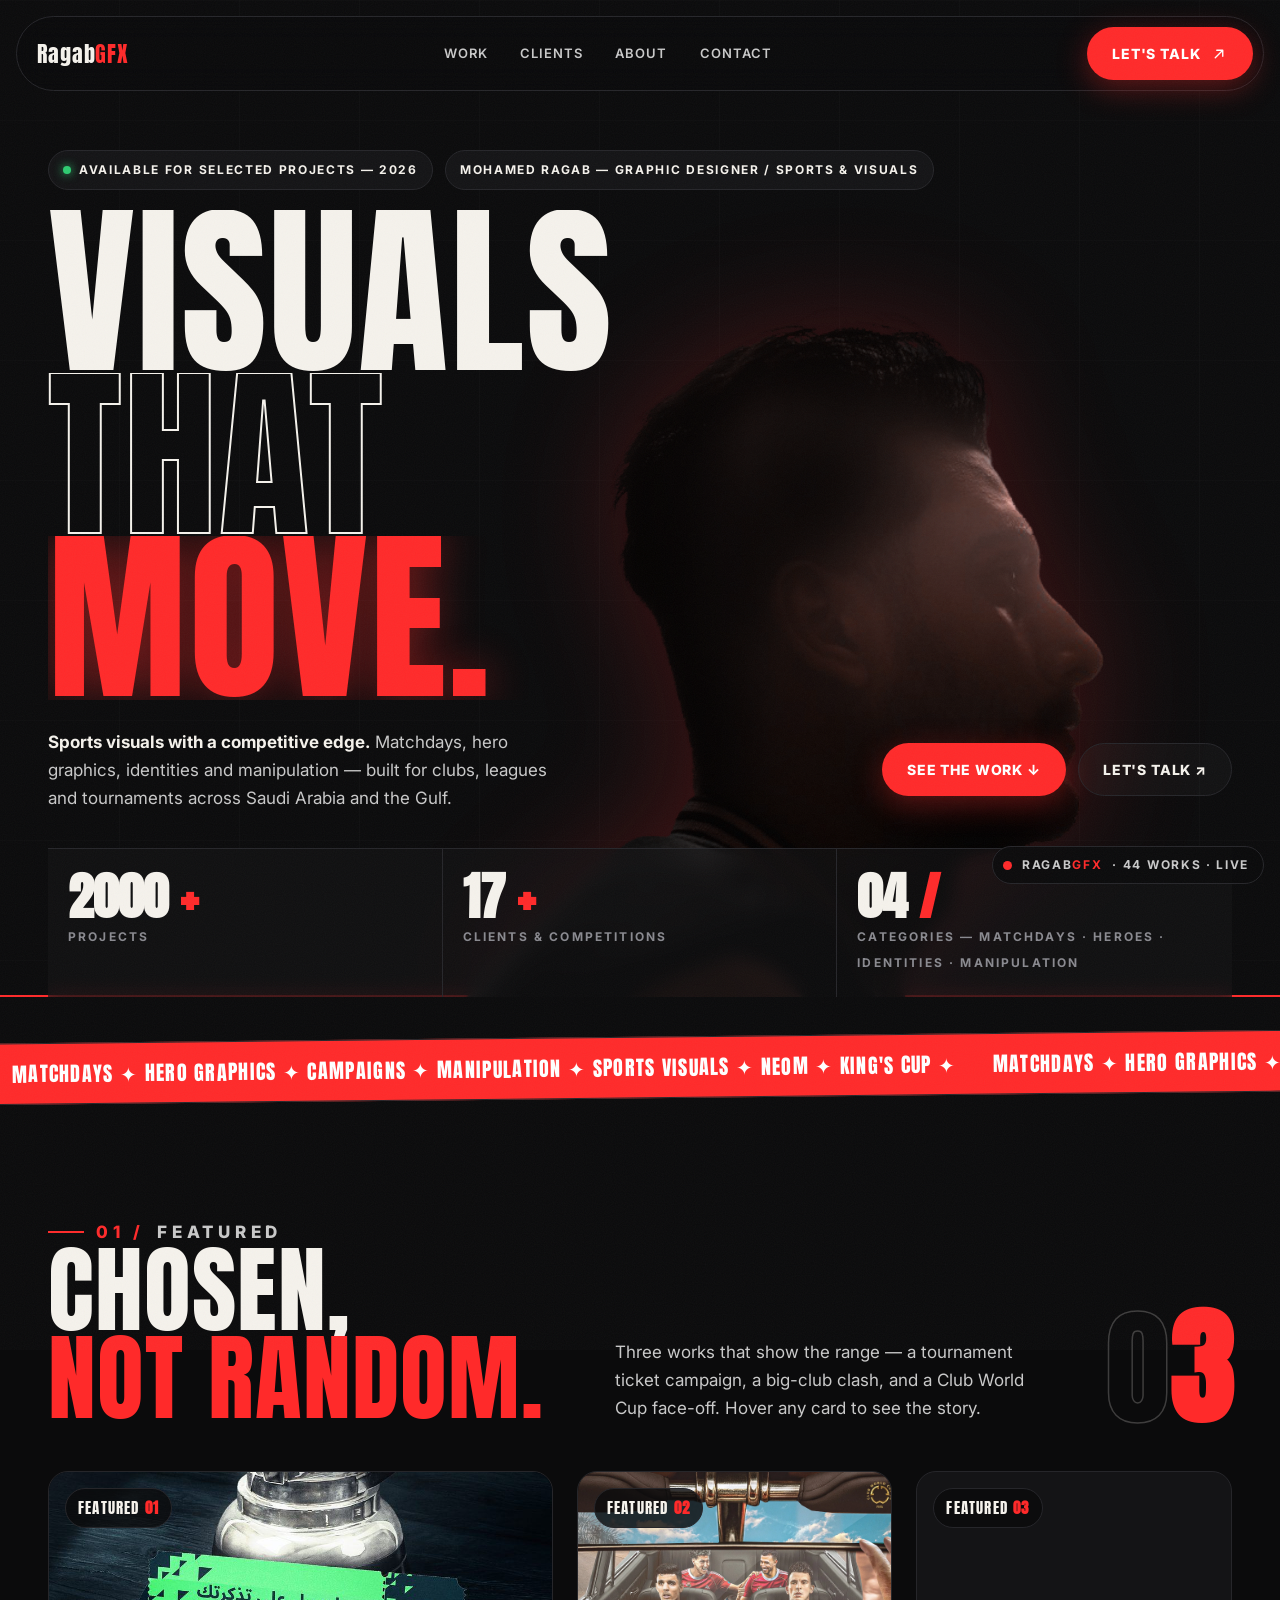
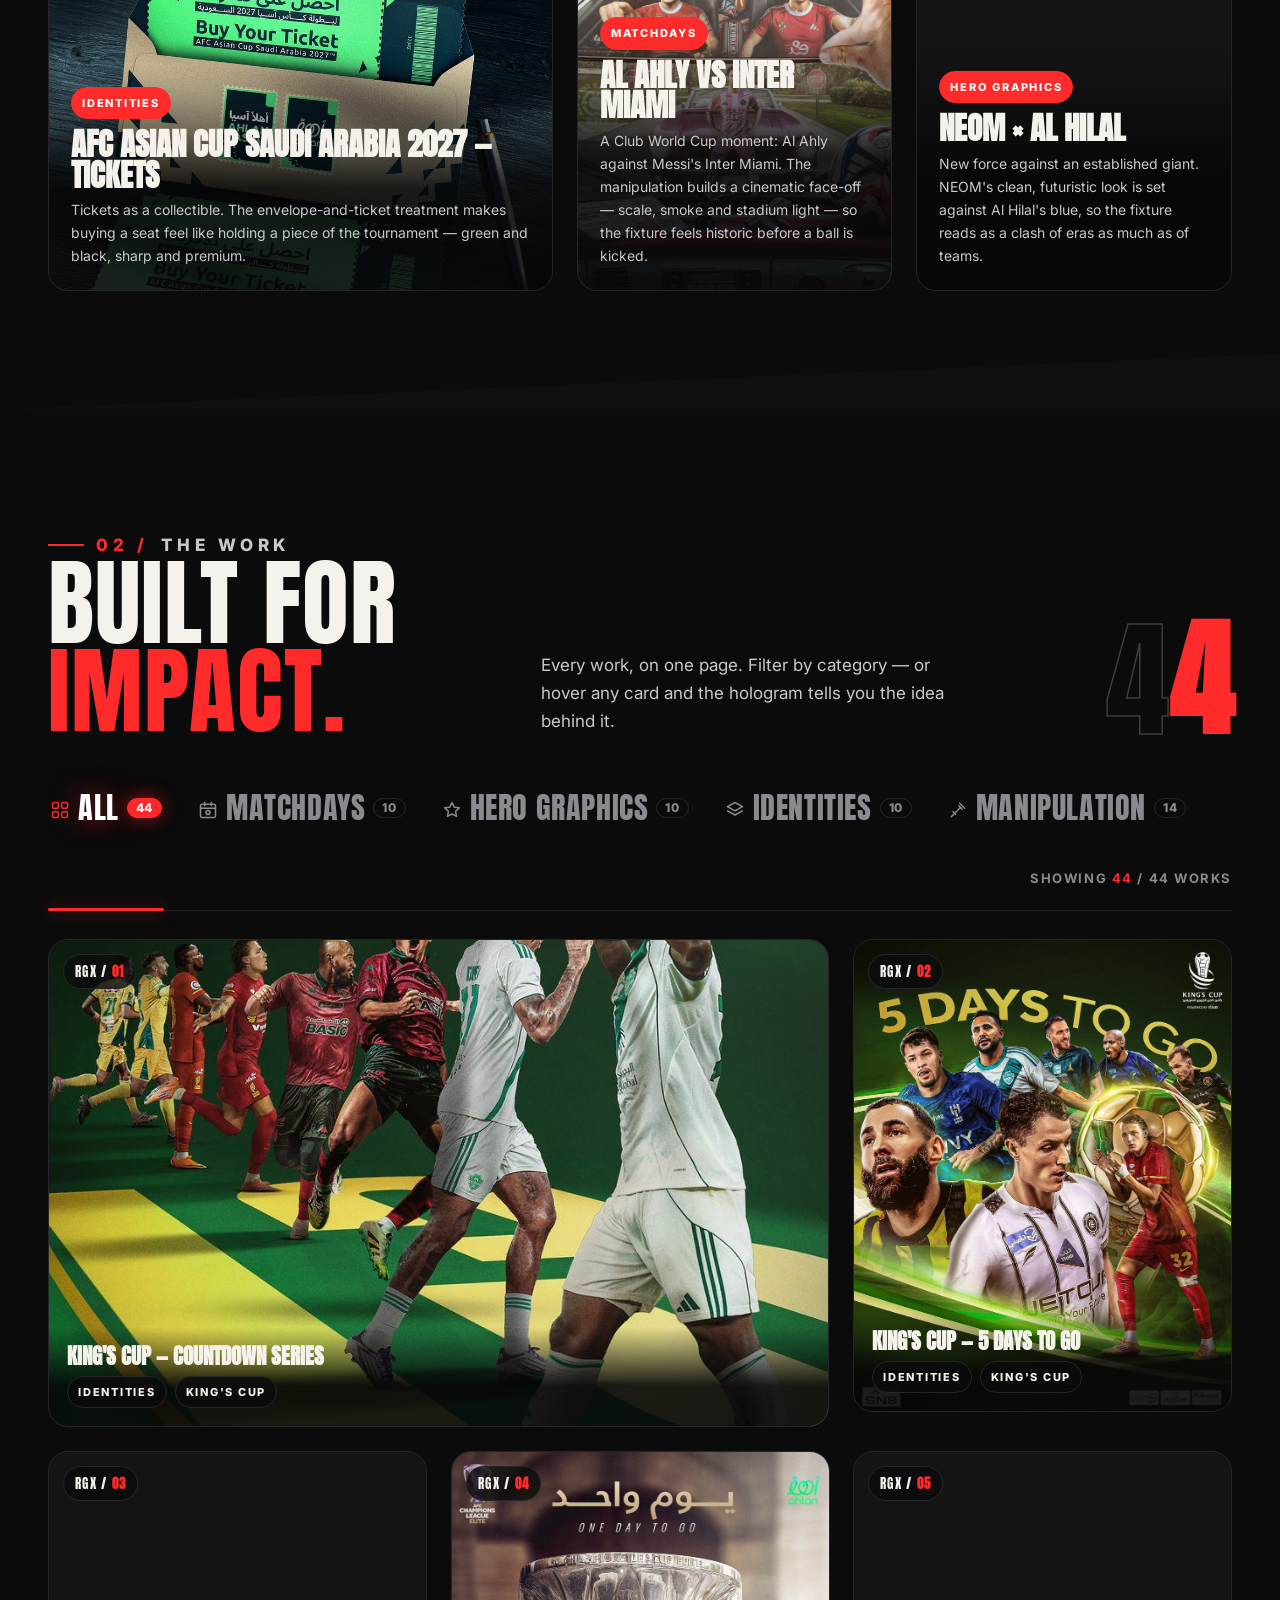
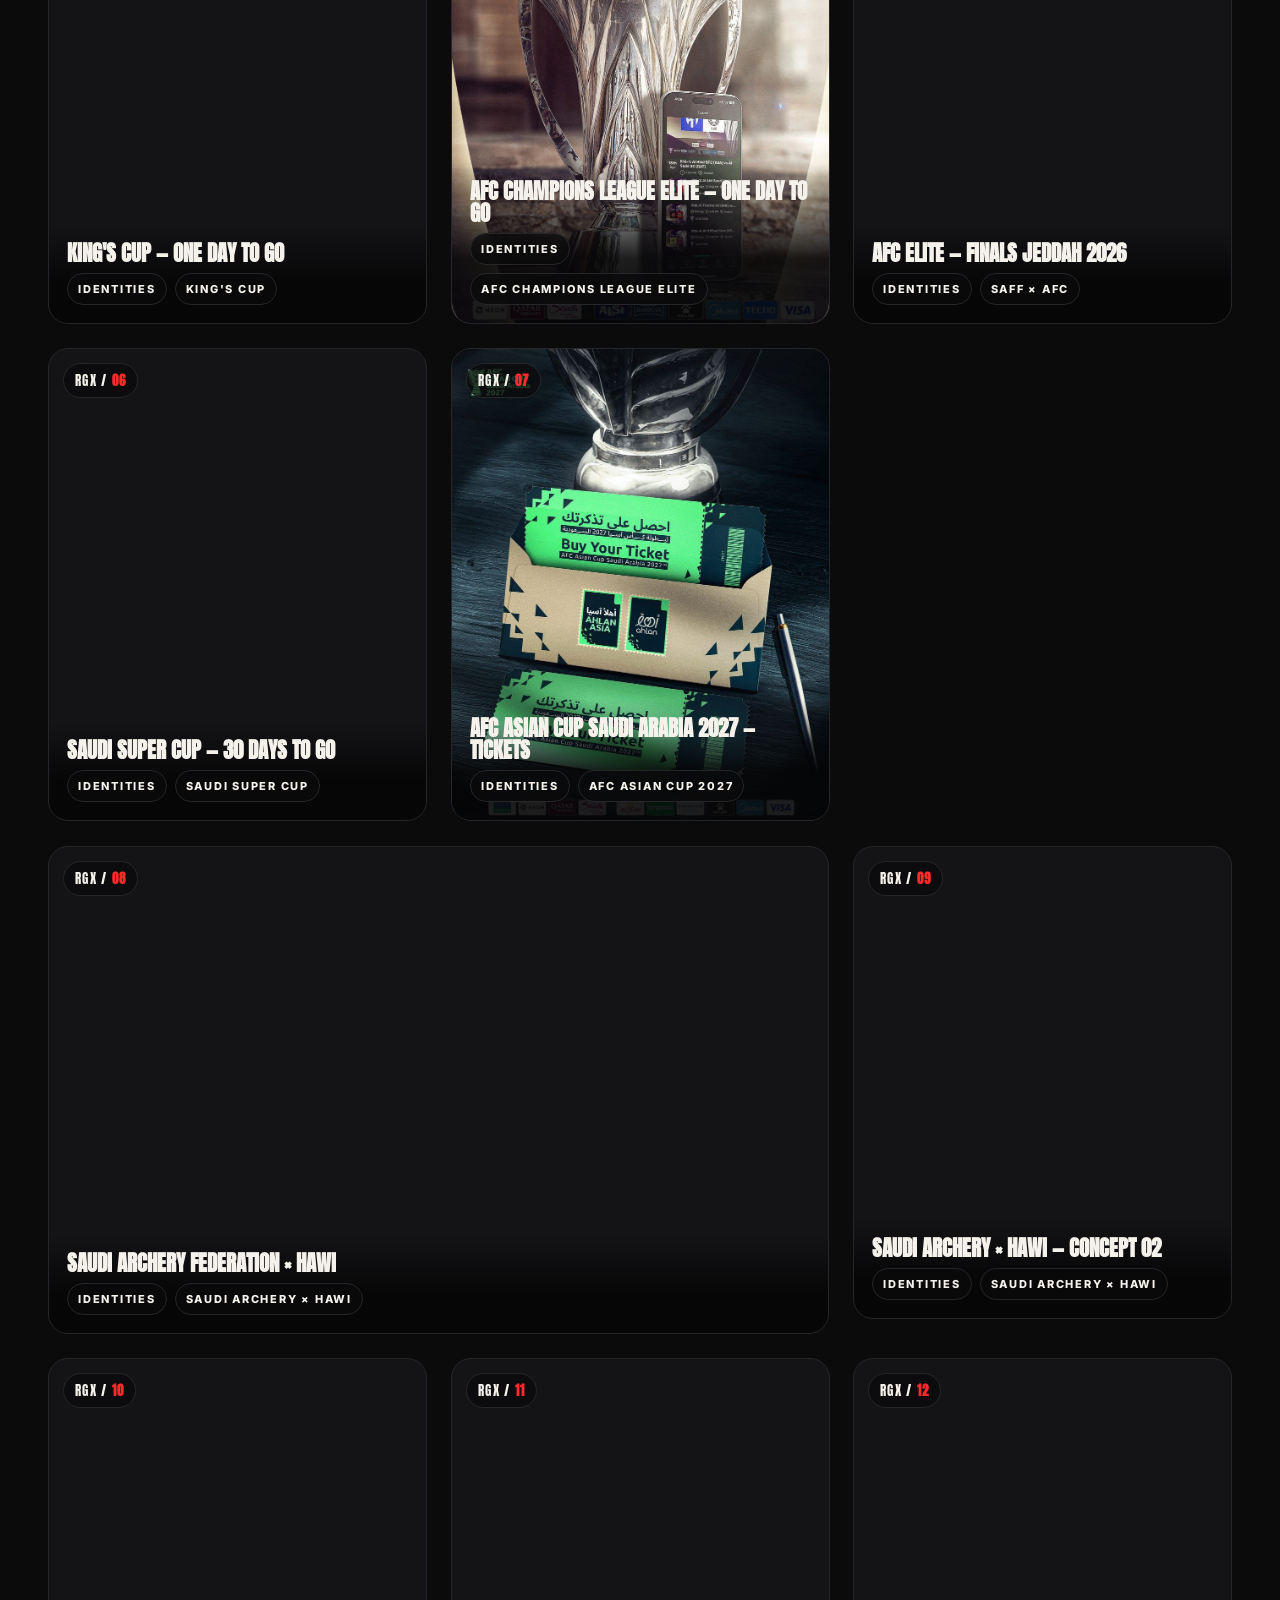
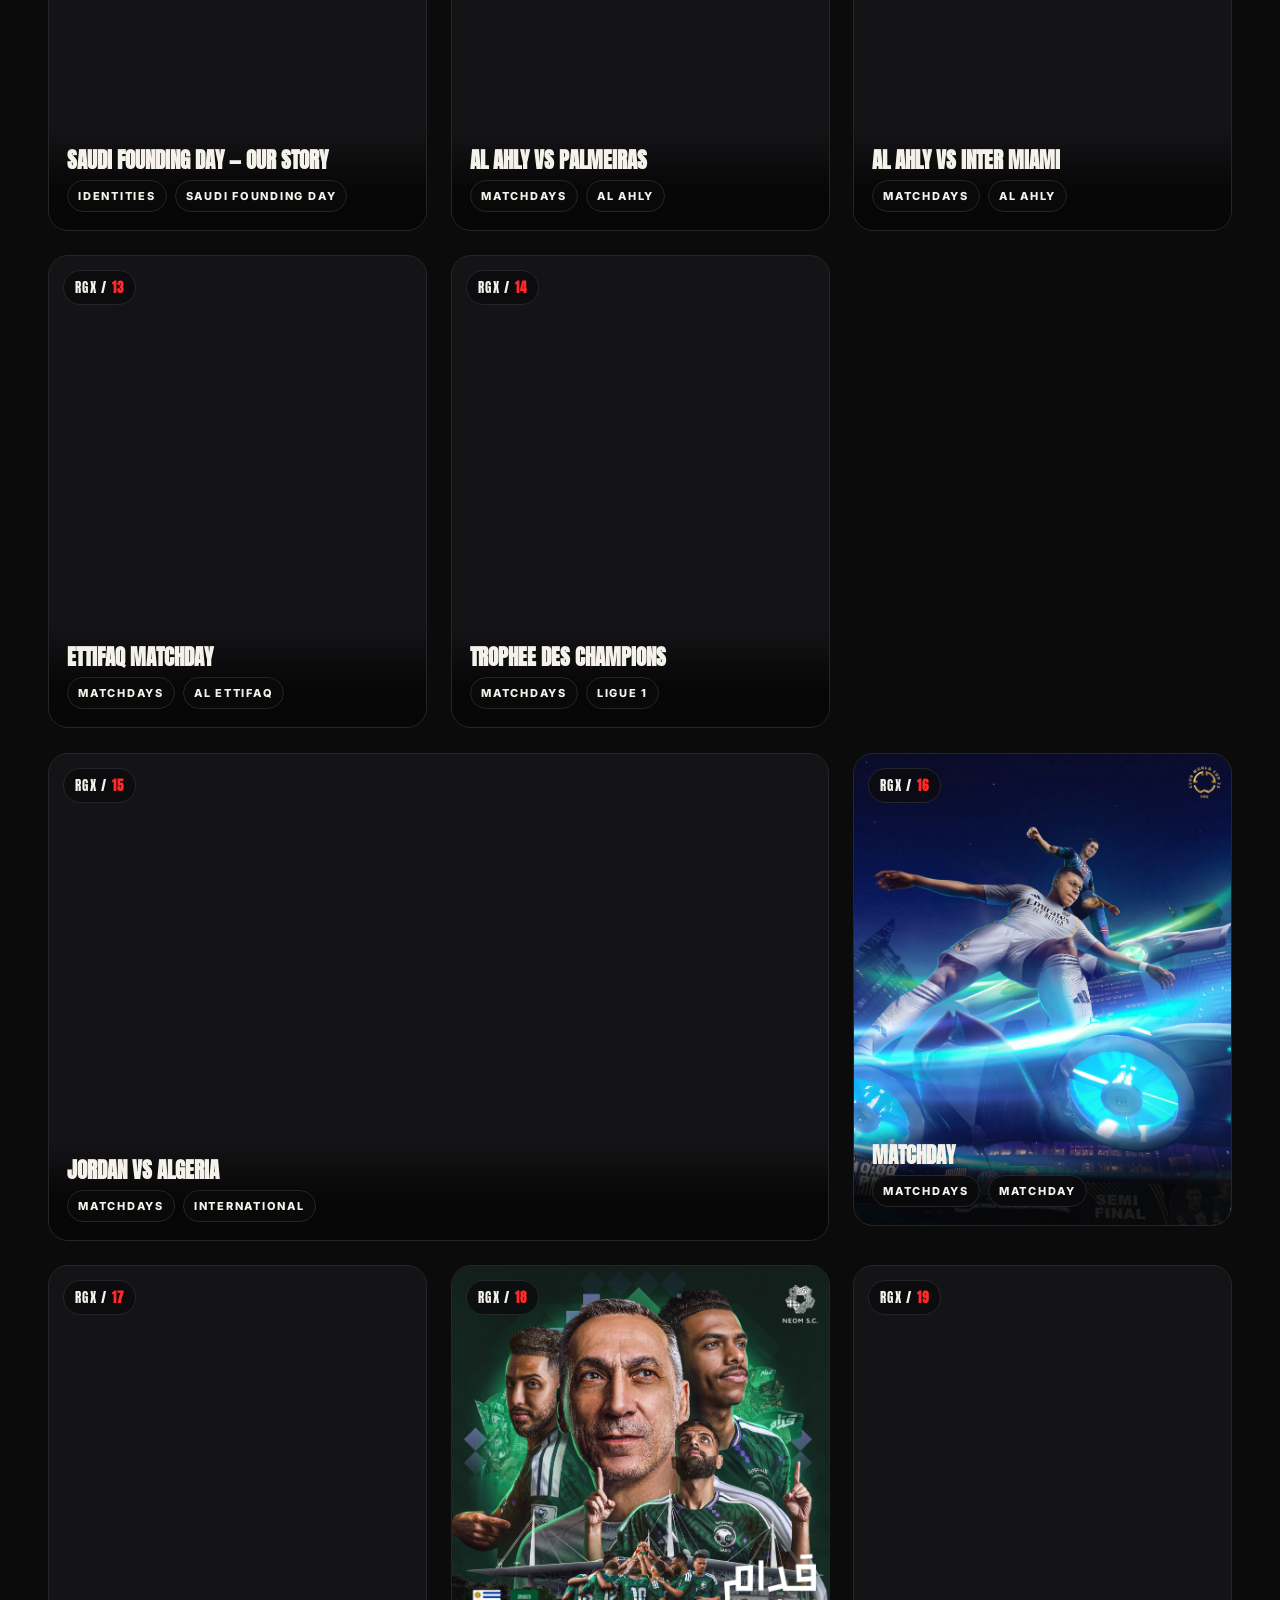
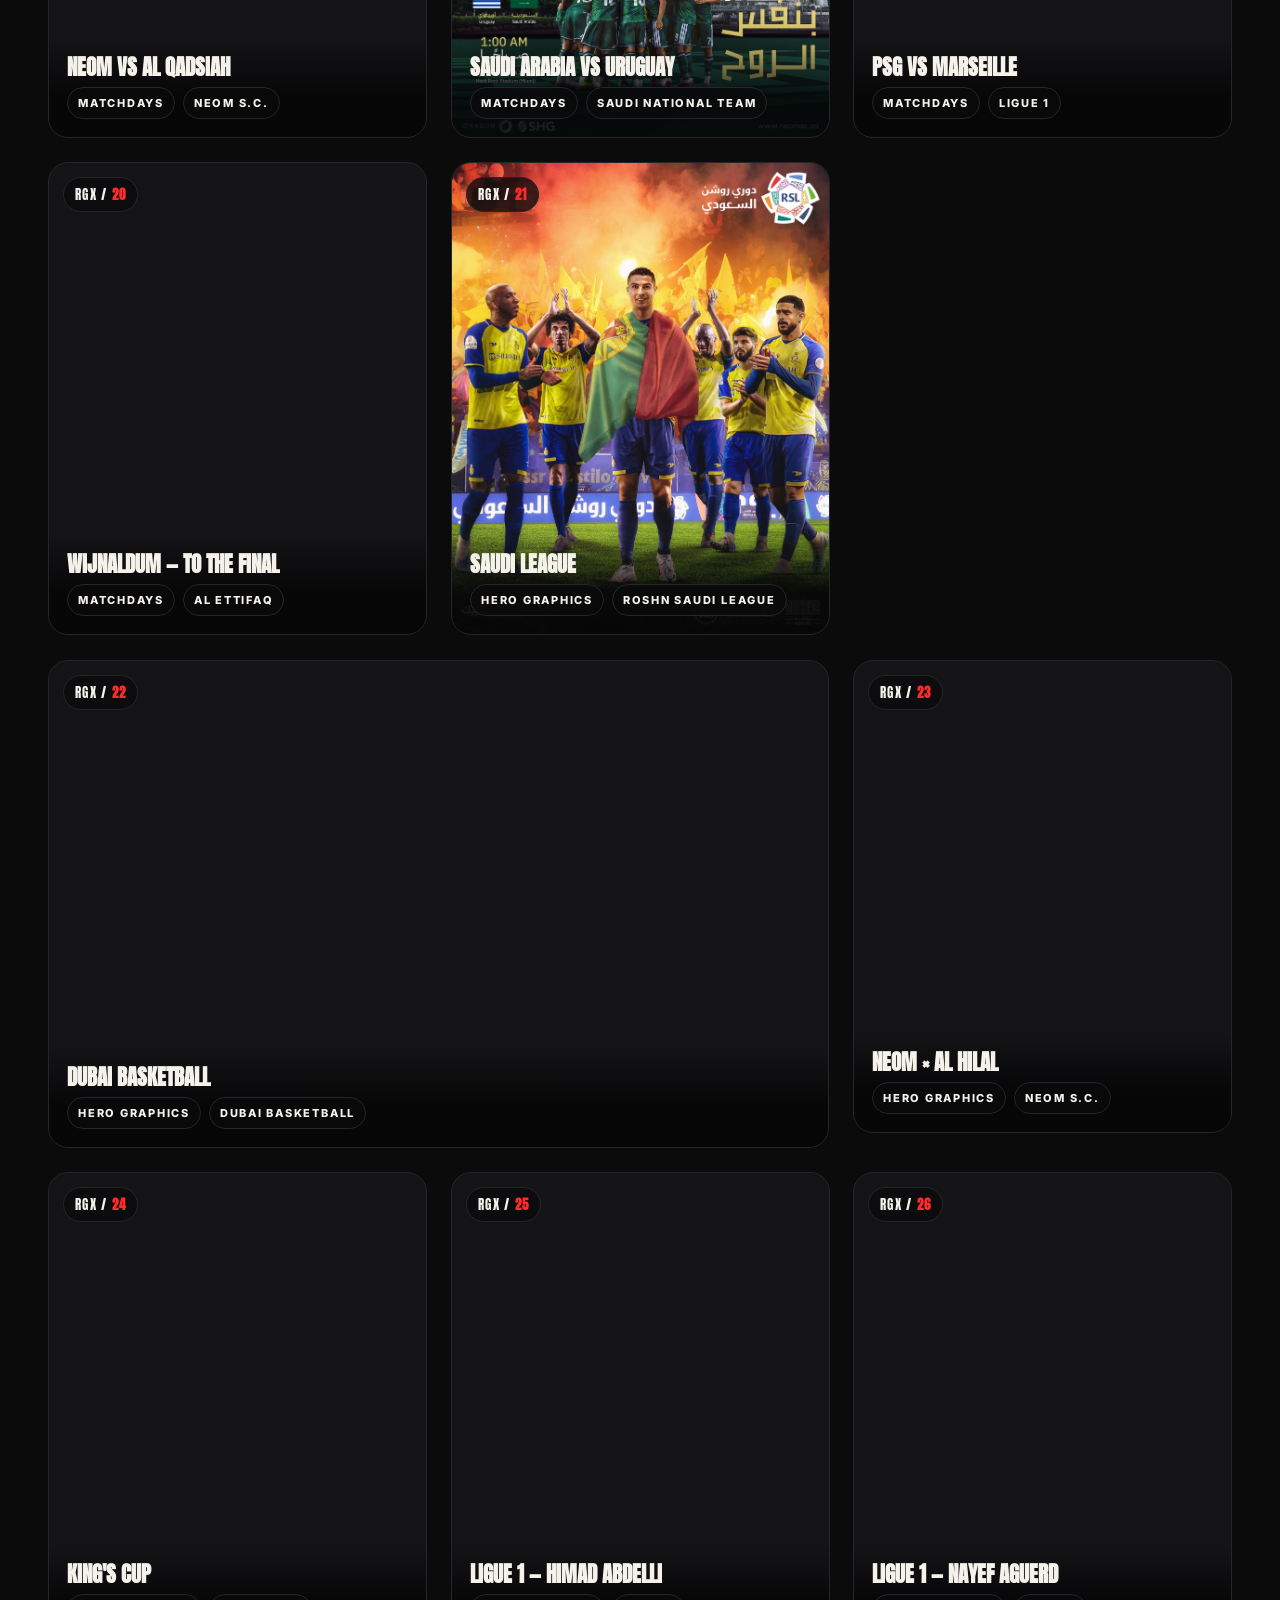
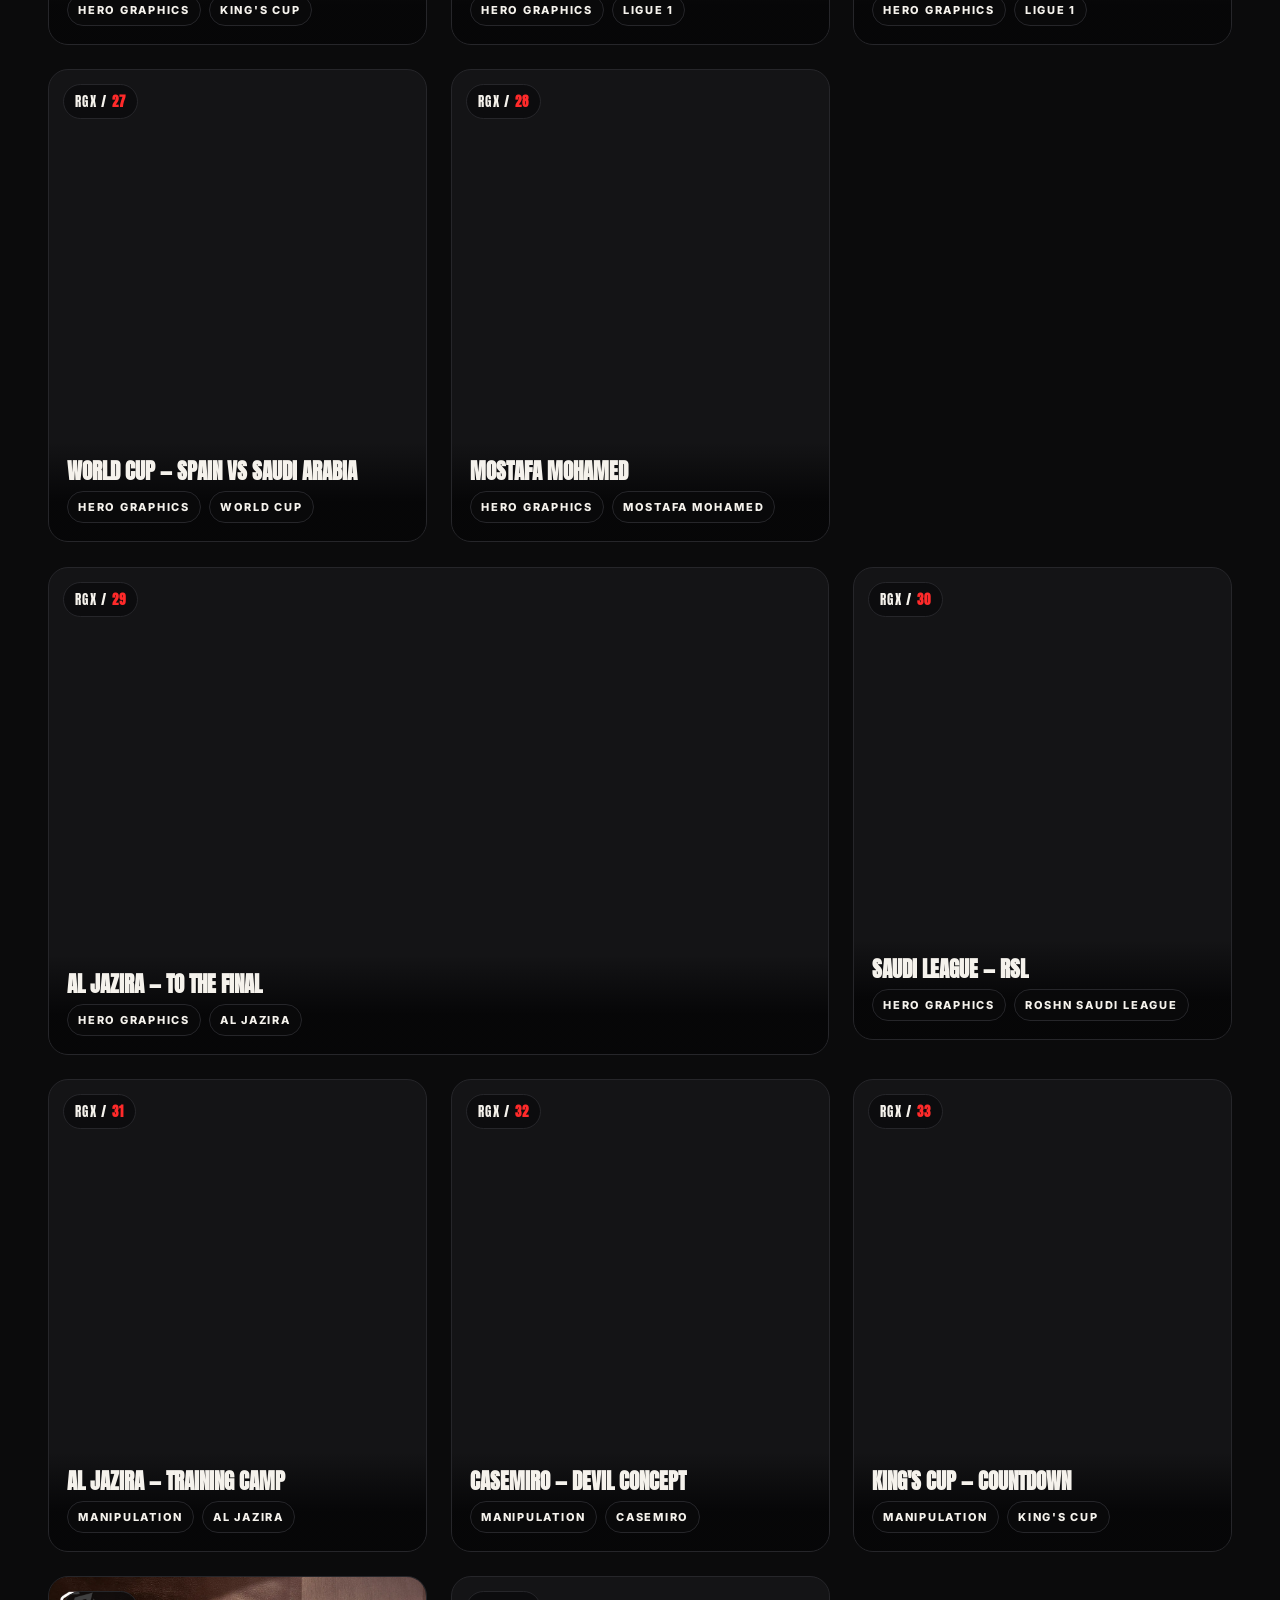
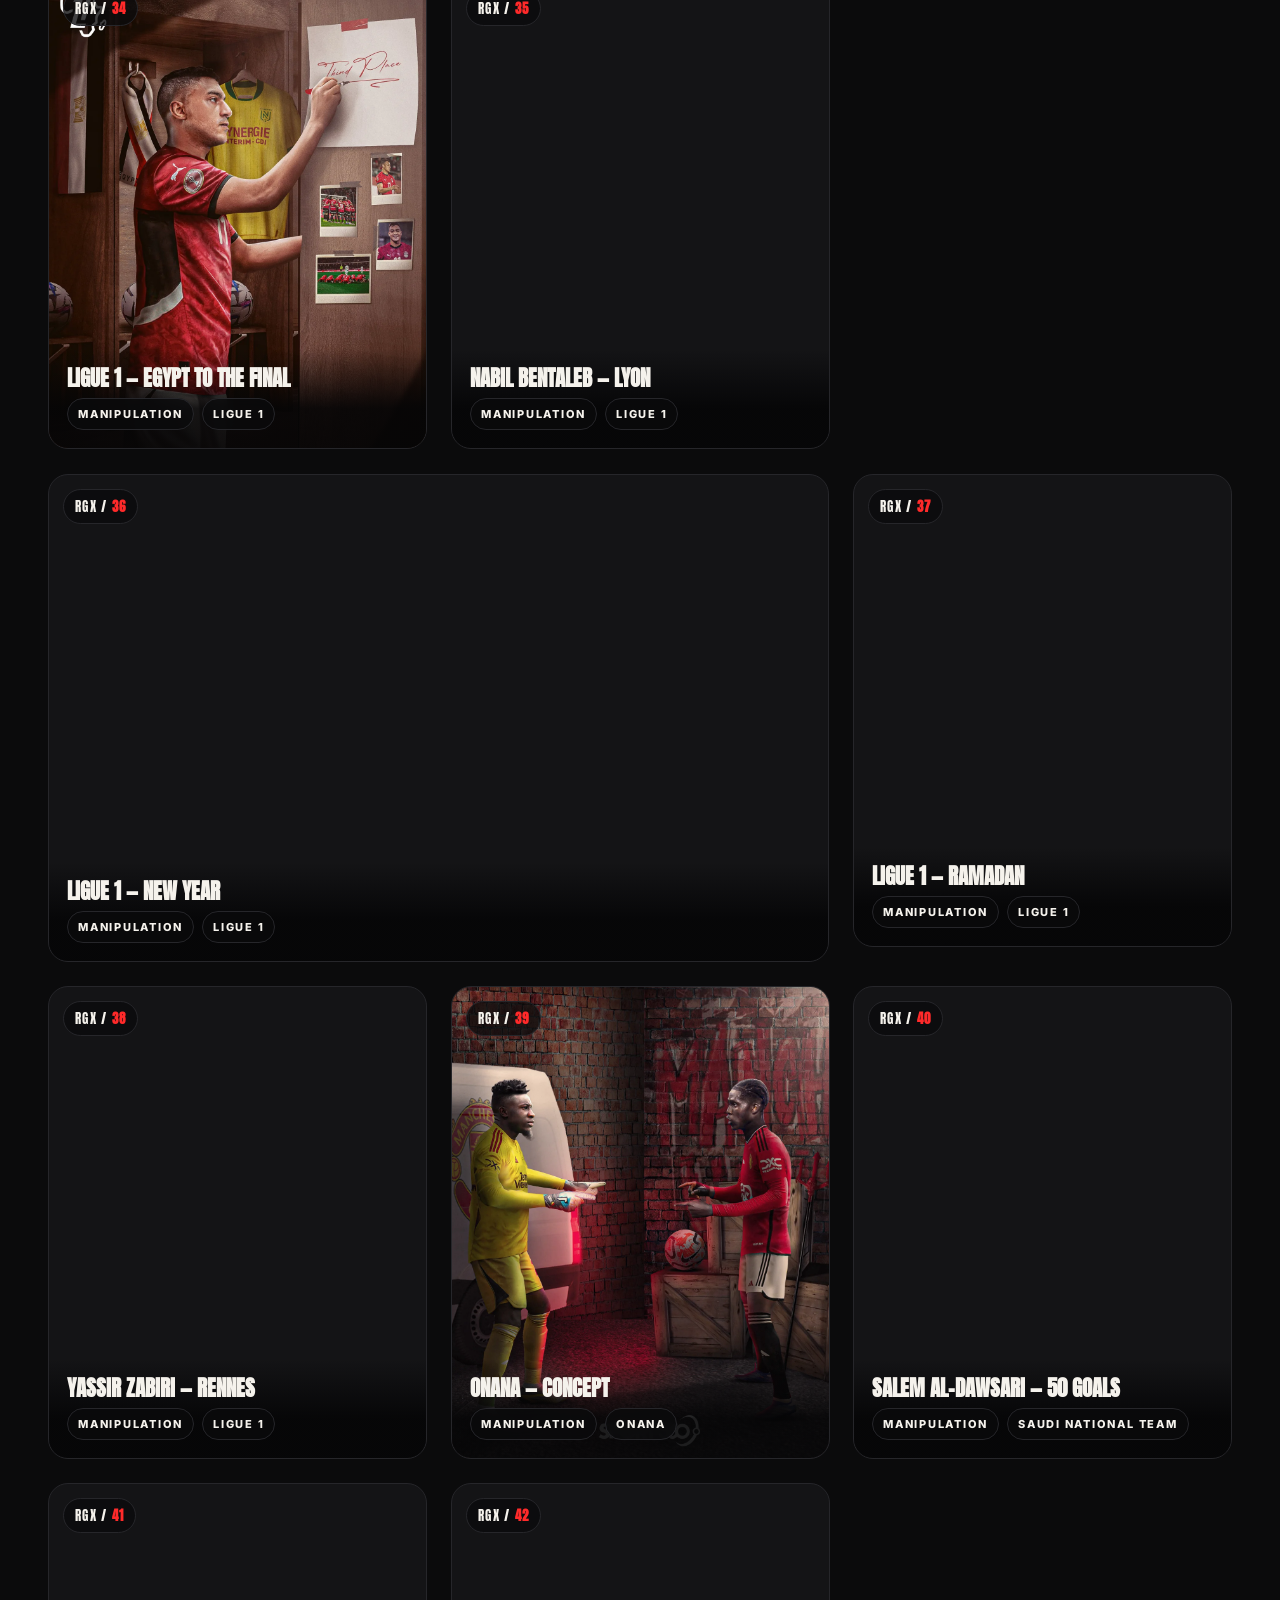
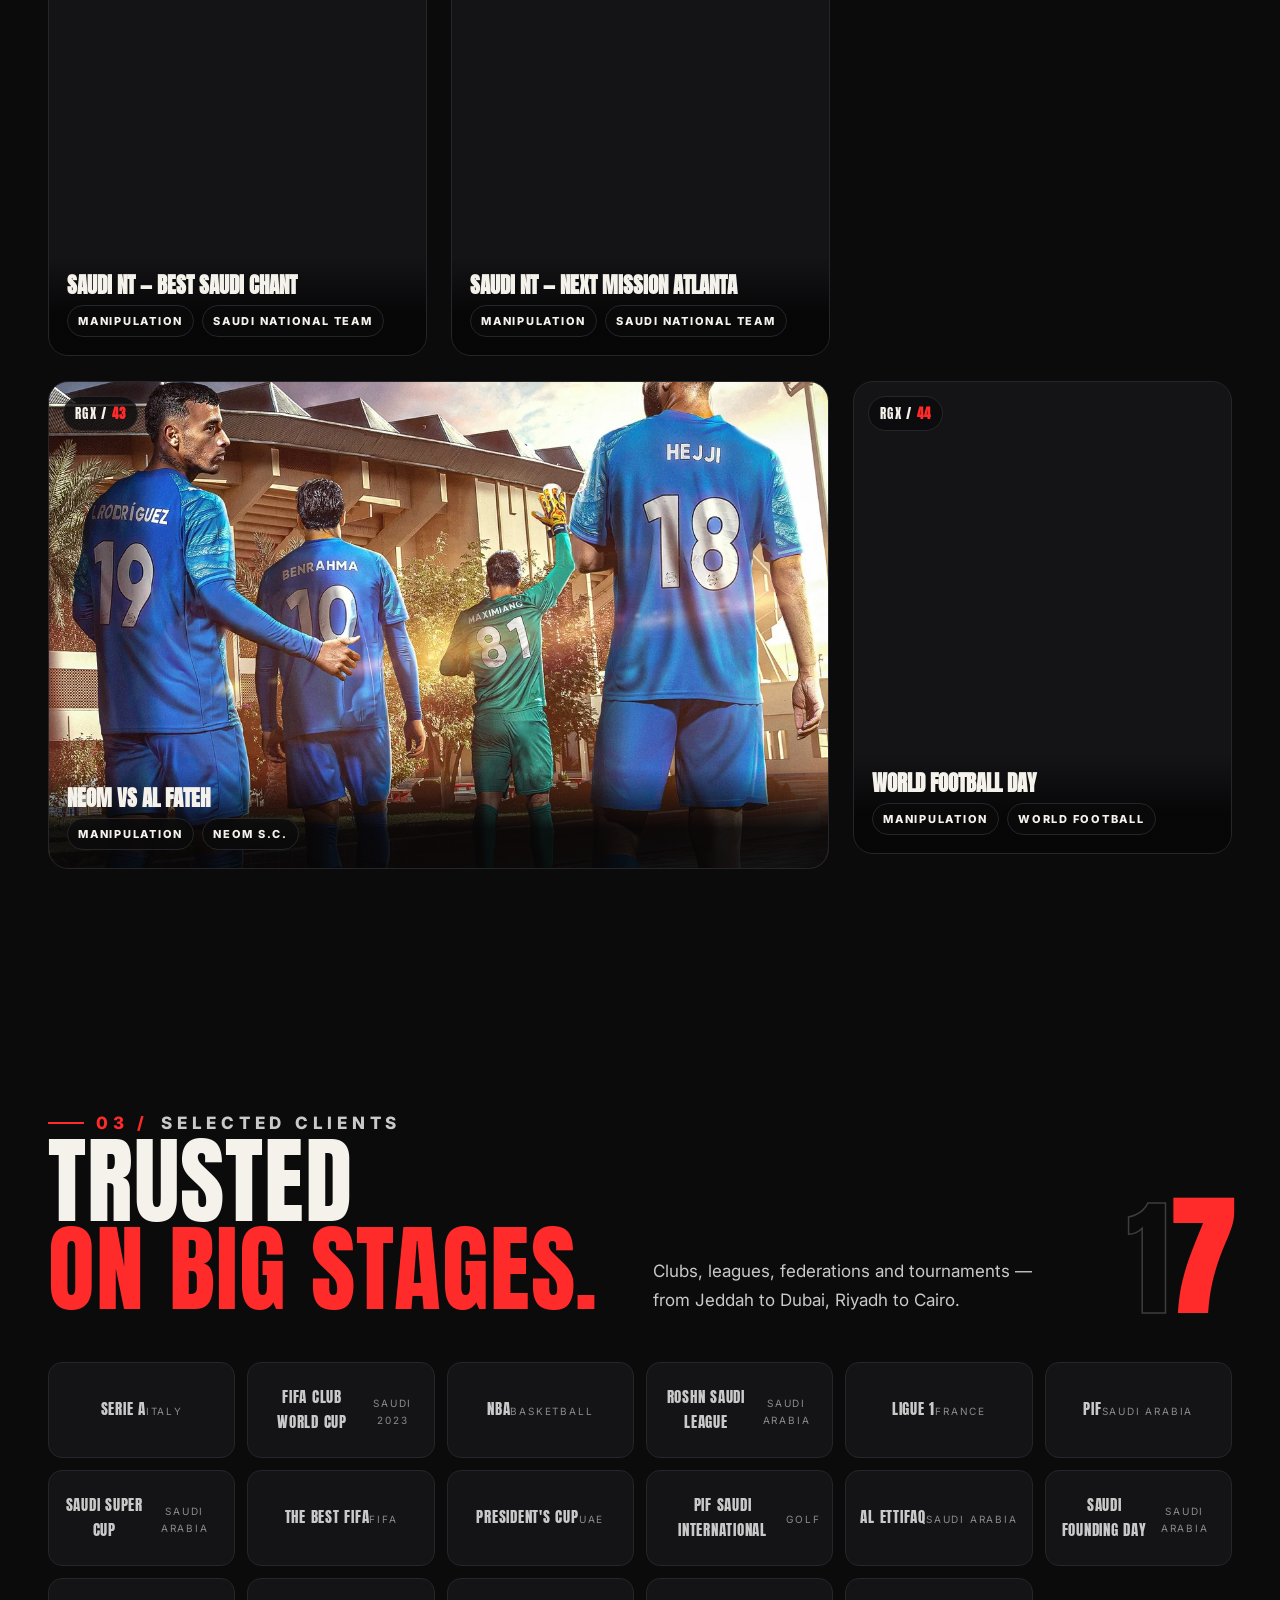
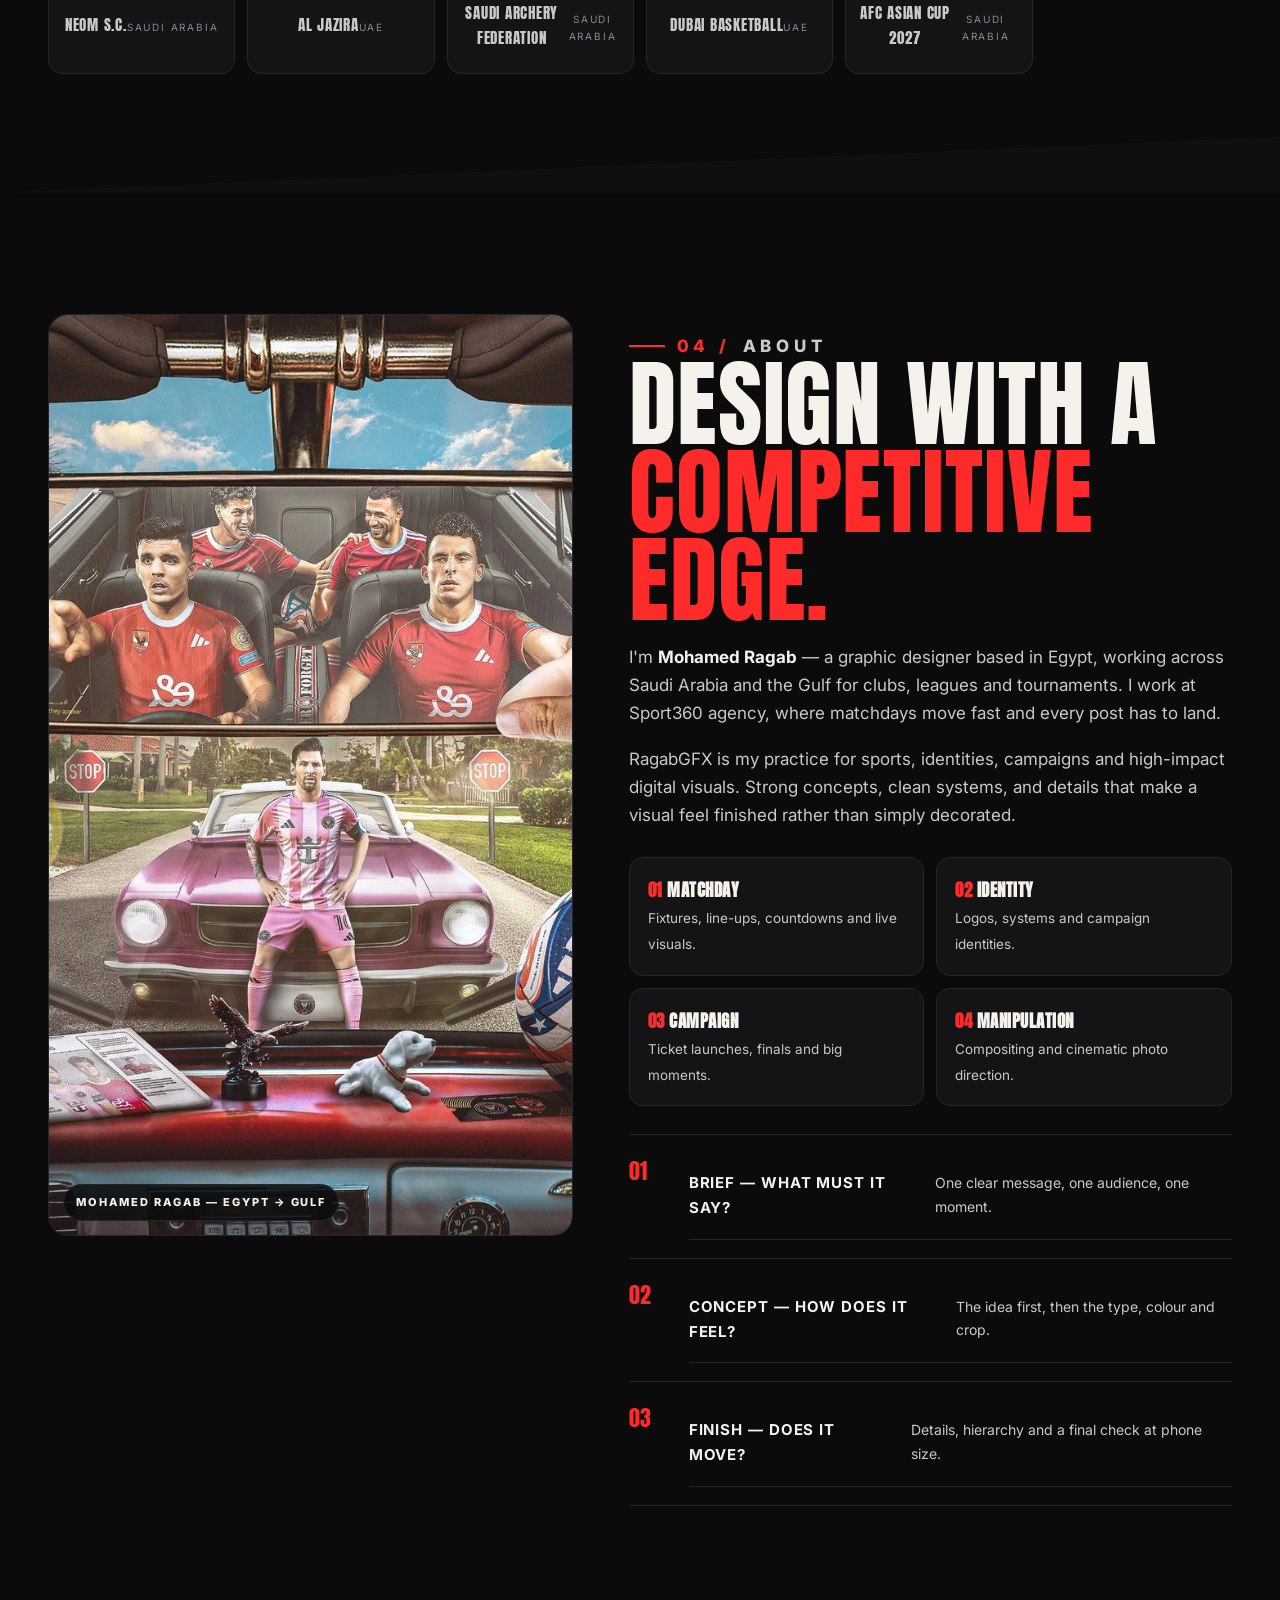
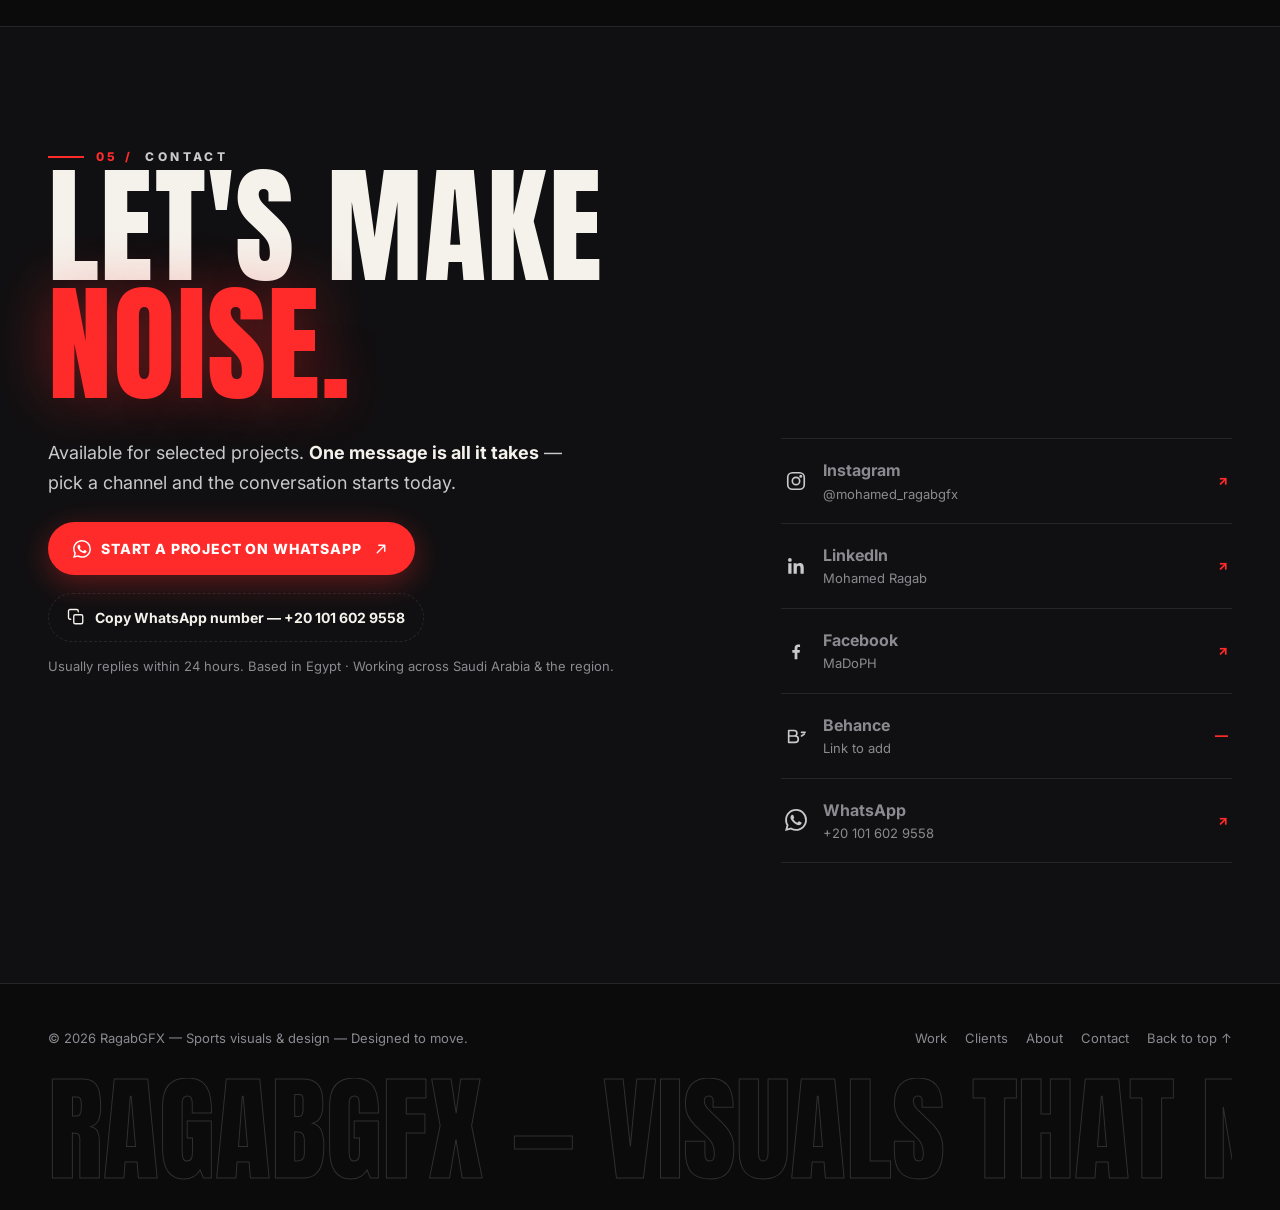
==== commit 4b9c96b2: "Rebuild update: bigger hero portrait on desktop, Al Ahly removed from ticker" ====
--- a/index.html
+++ b/index.html
@@ -83,7 +83,7 @@
 
   <!-- Broadcast ticker: text only, pauses on hover -->
   <div class="ticker" aria-hidden="true"><div class="ticker-track">
-    <span>Matchdays ✦ Hero Graphics ✦ Campaigns ✦ Manipulation ✦ Sports Visuals ✦ Al Ahly ✦ NEOM ✦ King's Cup ✦ </span><span>Matchdays ✦ Hero Graphics ✦ Campaigns ✦ Manipulation ✦ Sports Visuals ✦ Al Ahly ✦ NEOM ✦ King's Cup ✦ </span>
+    <span>Matchdays ✦ Hero Graphics ✦ Campaigns ✦ Manipulation ✦ Sports Visuals ✦ NEOM ✦ King's Cup ✦ </span><span>Matchdays ✦ Hero Graphics ✦ Campaigns ✦ Manipulation ✦ Sports Visuals ✦ NEOM ✦ King's Cup ✦ </span>
   </div></div>
 
   <!-- ============ FEATURED ============ -->
--- a/rgx-new.css
+++ b/rgx-new.css
@@ -124,7 +124,7 @@
 .hero-title .line:nth-child(3)>span{animation-delay:.24s}
 @keyframes rise{to{transform:translateY(0)}}
 .hero-title .move{color:var(--red);text-shadow:0 0 44px rgba(255,42,42,.45)}
-.hero-portrait{position:absolute;right:clamp(0px,4vw,80px);bottom:0;z-index:2;width:min(46vw,560px);max-height:82vh;object-fit:contain;object-position:bottom;
+.hero-portrait{position:absolute;right:clamp(0px,4vw,80px);bottom:0;z-index:2;width:min(60vw,880px);max-height:96vh;object-fit:contain;object-position:bottom;
   filter:drop-shadow(0 0 60px rgba(255,42,42,.22));will-change:transform;pointer-events:none}
 .hero-portrait-wrap{position:absolute;inset:0;z-index:1;pointer-events:none}
 .hero-sub{position:relative;z-index:4;display:flex;flex-wrap:wrap;gap:24px;align-items:center;justify-content:space-between;margin-top:28px;padding-bottom:36px}
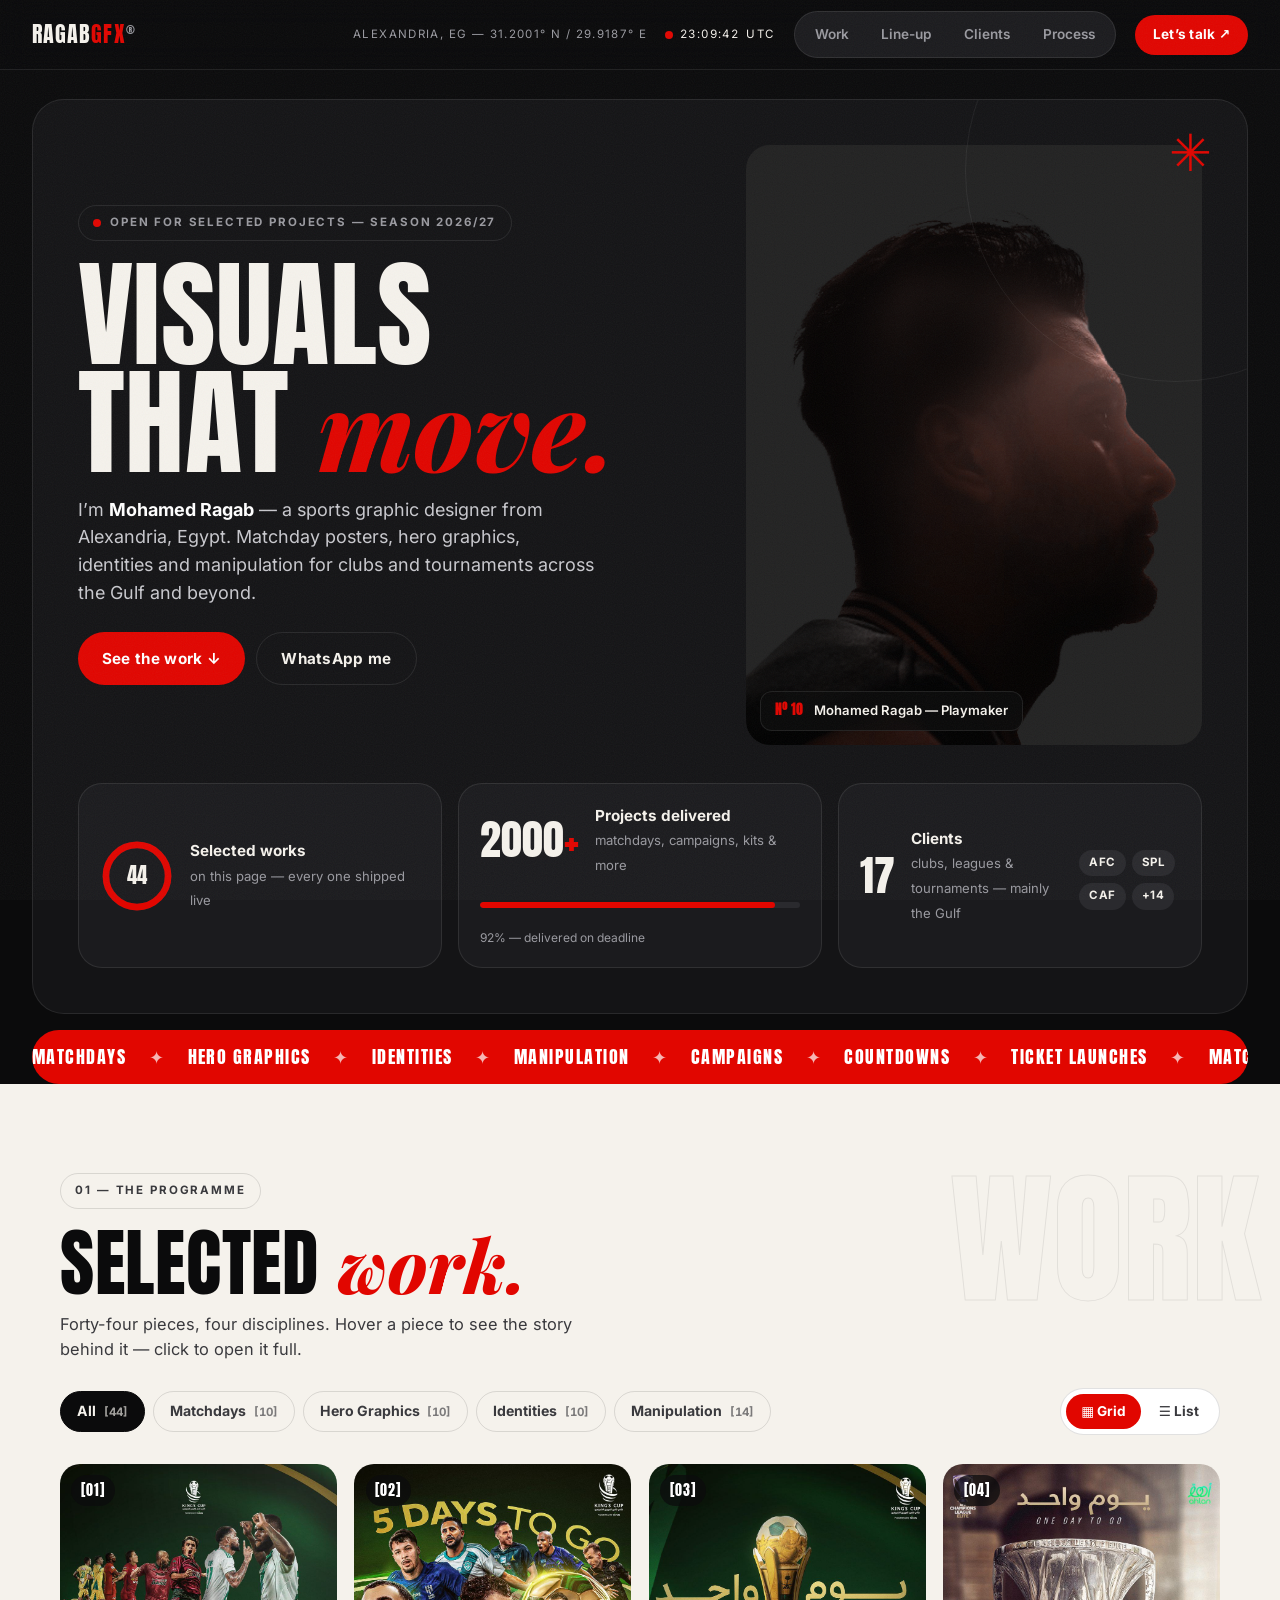
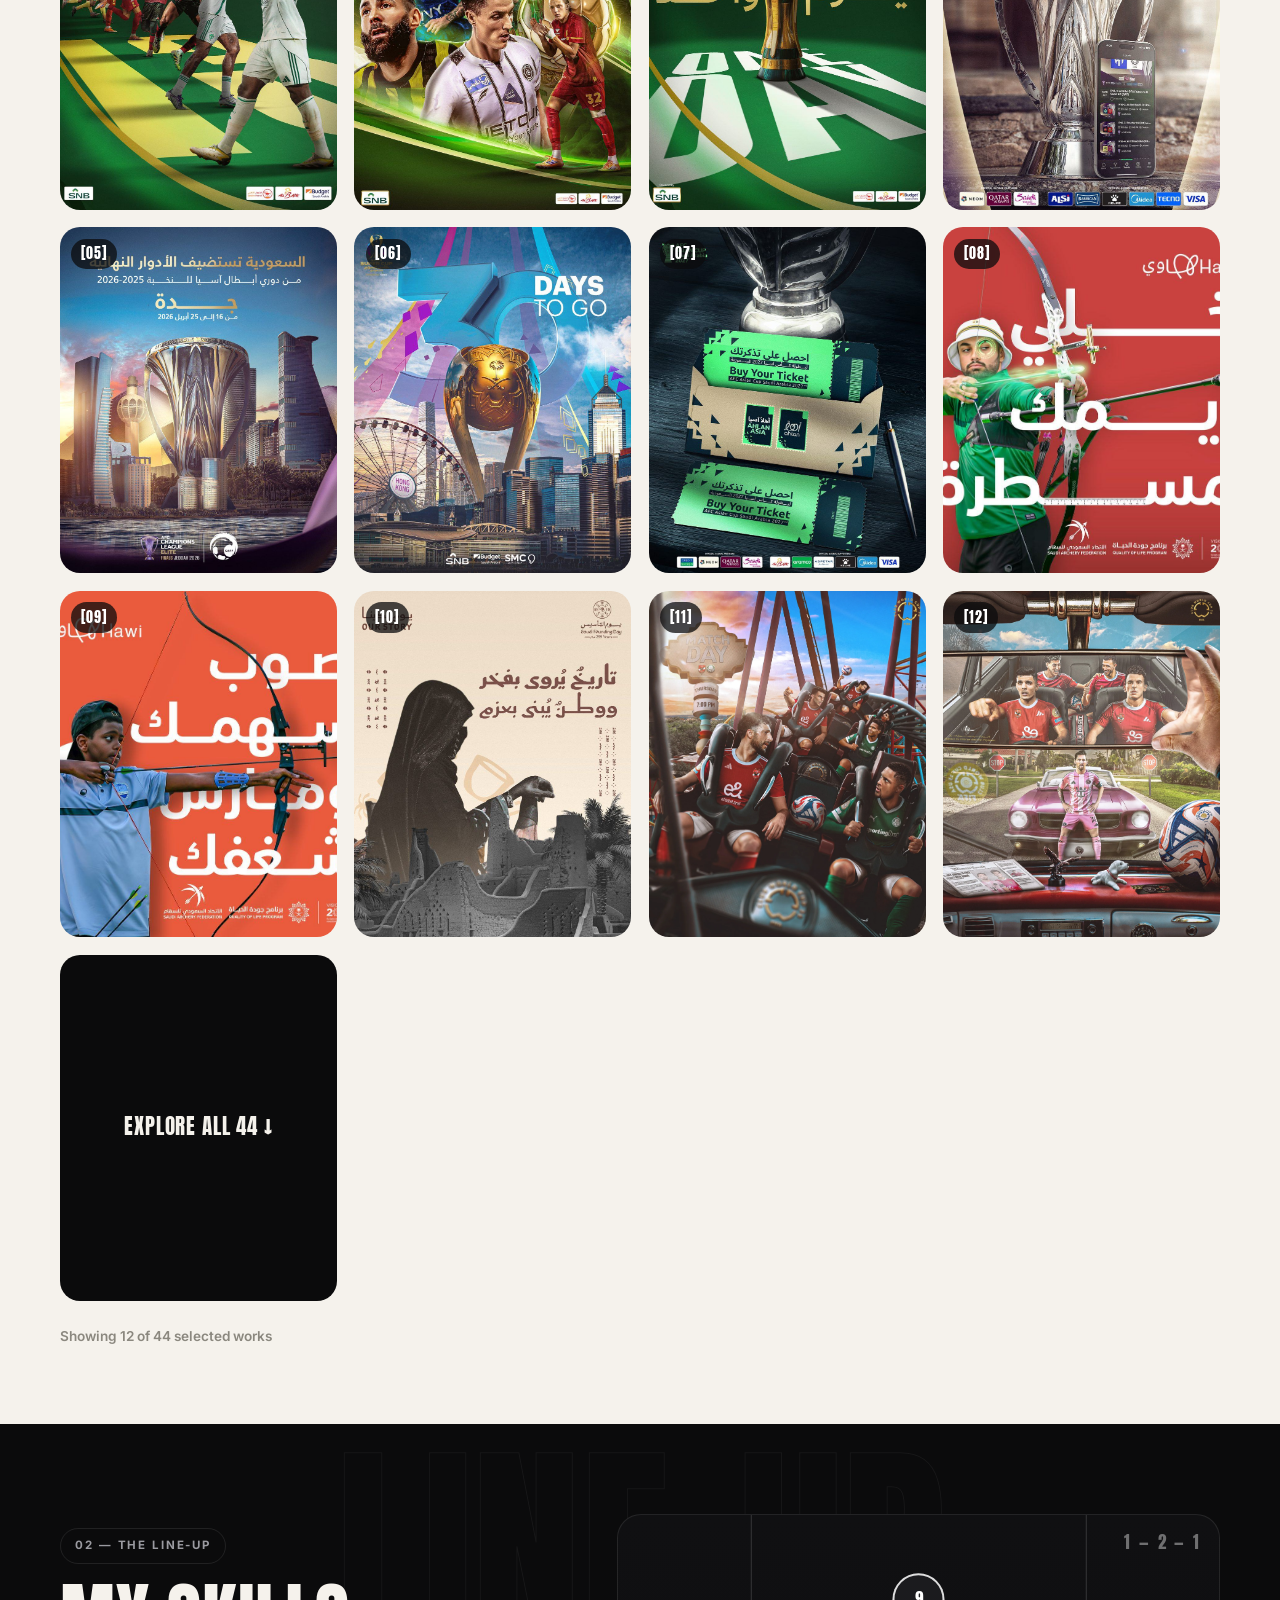
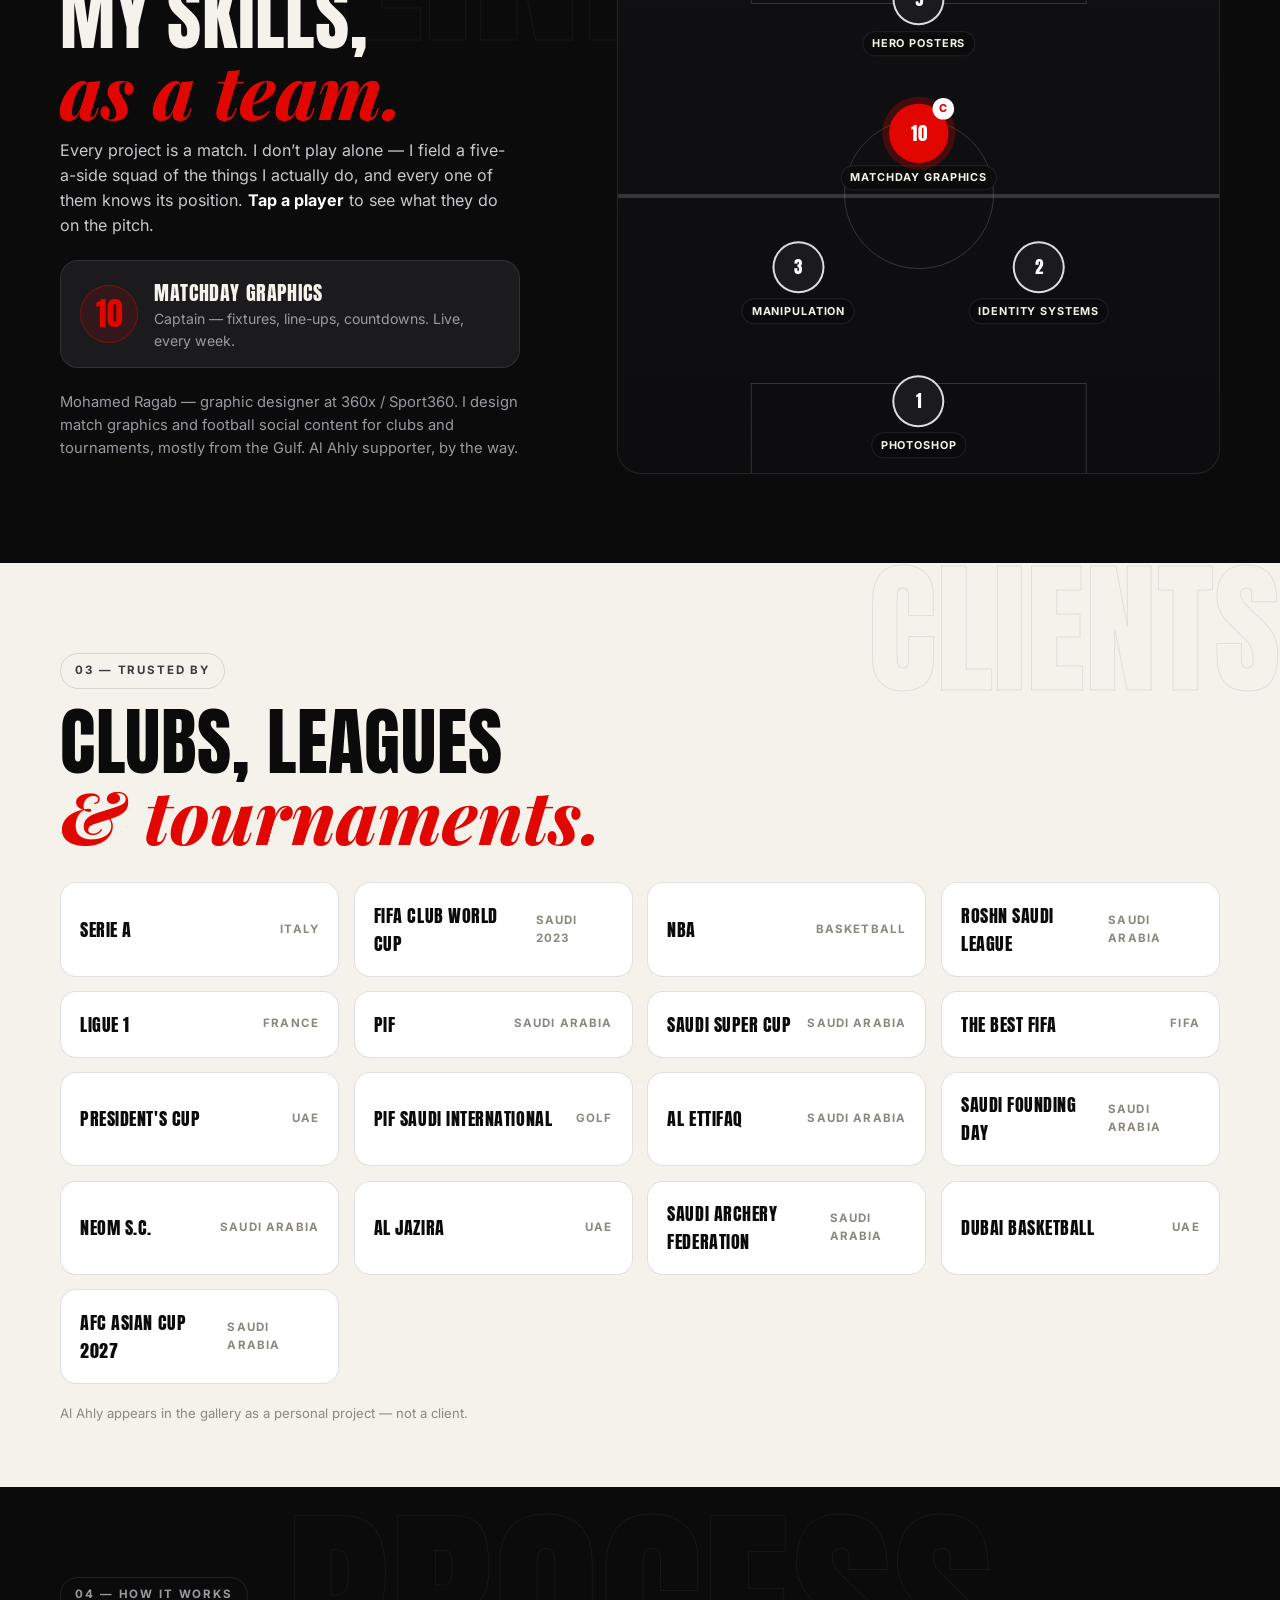
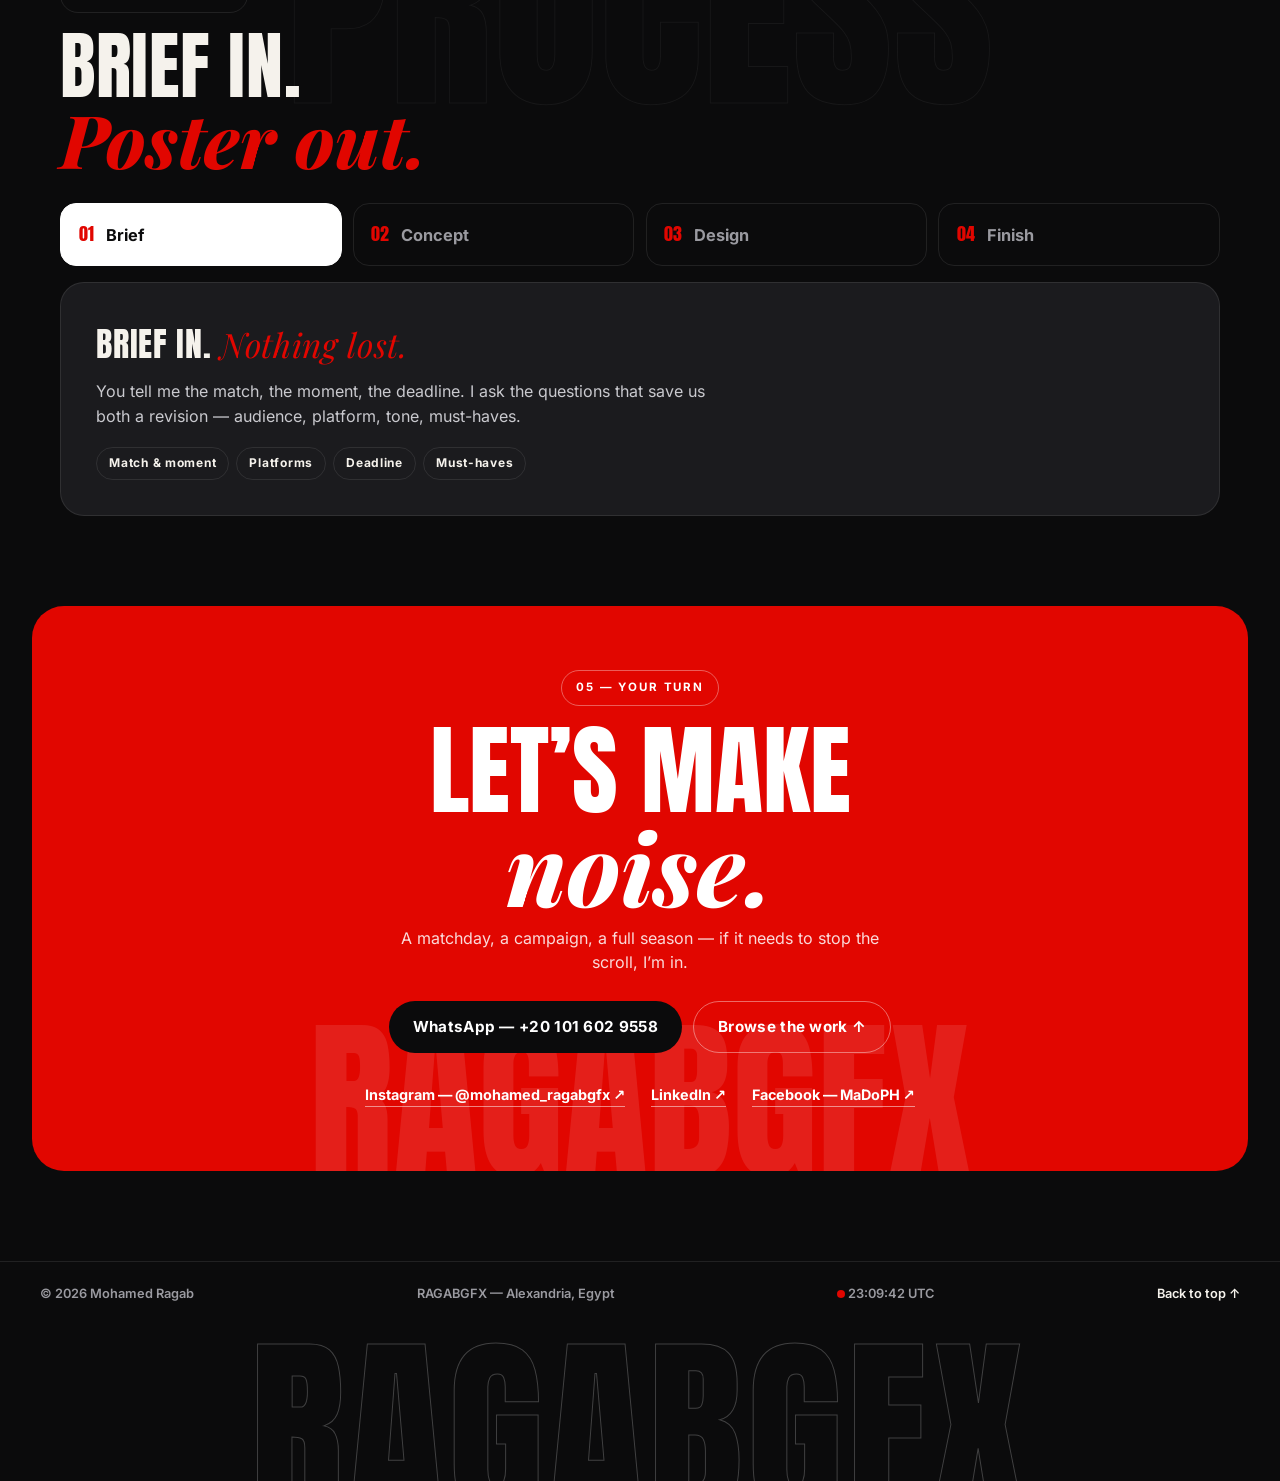
==== commit 95d71e97: "RagabGFX v2: five-a-side formation, Alexandria, visitor-local clock" ====
--- a/index.html
+++ b/index.html
@@ -1,237 +1,217 @@
-<!doctype html>
+<!DOCTYPE html>
 <html lang="en">
 <head>
 <meta charset="UTF-8">
 <meta name="viewport" content="width=device-width, initial-scale=1.0">
-<title>RagabGFX — Visuals That Move | Mohamed Ragab, Sports Graphic Designer</title>
-<meta name="description" content="RagabGFX — Mohamed Ragab, graphic designer for sports, identities, campaigns and high-impact digital visuals. 2000+ projects across matchdays, hero graphics, identities and manipulation. Based in Egypt, working across Saudi Arabia and the Gulf.">
-<meta property="og:title" content="RagabGFX — Visuals That Move">
-<meta property="og:description" content="Sports visuals by Mohamed Ragab. 2000+ projects, 17 clients &amp; competitions. Hover any work to see the story behind it.">
-<meta property="og:type" content="website">
-<meta name="theme-color" content="#0B0B0C">
-<link rel="preconnect" href="https://fonts.googleapis.com">
-<link rel="preconnect" href="https://fonts.gstatic.com" crossorigin>
-<link href="https://fonts.googleapis.com/css2?family=Anton&family=Inter:wght@400;500;600;700;800;900&display=swap" rel="stylesheet">
-<link rel="stylesheet" href="rgx-new.css">
+<title>RAGABGFX — Mohamed Ragab · Sports Graphic Designer</title>
+<meta name="description" content="Mohamed Ragab — sports graphic designer. Matchday graphics, hero posters, identities, manipulation. 2000+ projects. Alexandria, Egypt.">
+<link rel="stylesheet" href="style.css">
+  <link rel="preconnect" href="https://fonts.googleapis.com">
+  <link rel="preconnect" href="https://fonts.gstatic.com" crossorigin>
+  <link href="https://fonts.googleapis.com/css2?family=Playfair+Display:ital,wght@1,600..800&display=swap" rel="stylesheet">
 </head>
-<body class="loading">
-<!-- INTRO — branded preloader, solid bg, ~1s, click / Esc to skip -->
-<div class="intro" id="intro" role="status" aria-label="RagabGFX loading">
-  <div class="intro-logo" aria-hidden="true"><span>R</span><span>A</span><span>G</span><span>A</span><span>B</span><span>G</span><span>F</span><span>X</span></div>
-  <div class="intro-bar" aria-hidden="true"><i></i></div>
-  <p class="intro-tag">Visuals that move</p>
-  <button class="intro-skip" id="introSkip" type="button">Skip →</button>
+<body>
+
+<!-- ============ PRELOADER ============ -->
+<div class="preloader" id="preloader" aria-hidden="true">
+  <div class="preloader__inner">
+    <div class="preloader__mark">RAGAB<span>GFX</span></div>
+    <div class="preloader__count"><span id="preCount">000</span><i>%</i></div>
+    <div class="preloader__bar"><i id="preBar"></i></div>
+  </div>
 </div>
-<!-- Clean solid backgrounds only. No background photos anywhere.
-     The only texture is a 4% grain overlay + thin lines. -->
-<div class="grain" aria-hidden="true"></div>
-<div class="progress" id="progress" aria-hidden="true"></div>
-
-<!-- Broadcast scorebug: live, bottom-right -->
-<div class="scorebug" aria-hidden="true"><span class="dot"></span><span>RAGAB<b>GFX</b></span><span>· 44 WORKS · LIVE</span></div>
-
-<header class="nav" id="nav">
-  <a class="brand" href="#top">Ragab<em>GFX</em></a>
-  <nav class="nav-links" aria-label="Main">
-    <a href="#work">Work</a><a href="#clients">Clients</a><a href="#about">About</a><a href="#contact">Contact</a>
+
+<!-- ============ HEADER ============ -->
+<header class="site-head" id="siteHead">
+  <a class="brand" href="#top">RAGAB<span>GFX</span><i>®</i></a>
+  <div class="head-meta">
+    <span class="head-meta__place">ALEXANDRIA, EG — 31.2001° N / 29.9187° E</span>
+    <span class="head-meta__clock"><i class="dot-live"></i><span id="clock">00:00:00</span> <span id="tzLabel">EET</span></span>
+  </div>
+  <nav class="pill-nav" aria-label="Sections">
+    <a href="#work">Work</a>
+    <a href="#formation">Line-up</a>
+    <a href="#clients">Clients</a>
+    <a href="#process">Process</a>
   </nav>
-  <a class="btn btn-red btn-magnetic" href="#contact">Let's talk <svg class="ic" viewBox="0 0 24 24" aria-hidden="true"><path d="M7 17 17 7M9 7h8v8"/></svg></a>
-  <button class="burger" id="burger" aria-label="Open menu" aria-expanded="false" aria-controls="mobileMenu"><span></span><span></span><span></span></button>
+  <a class="btn btn--red btn--sm" href="#contact">Let&rsquo;s talk ↗</a>
 </header>
 
-<div class="mobile-menu" id="mobileMenu" aria-hidden="true">
-  <a class="big" href="#work">Work <i>↗</i></a>
-  <a class="big" href="#featured">Featured <i>↗</i></a>
-  <a class="big" href="#clients">Clients <i>↗</i></a>
-  <a class="big" href="#about">About <i>↗</i></a>
-  <a class="big" href="#contact">Contact <i>↗</i></a>
-  <p class="m-foot">Mohamed Ragab — Sports visuals.<br><a href="https://wa.me/201016029558">WhatsApp +20 101 602 9558</a> · <a href="https://www.instagram.com/mohamed_ragabgfx/">Instagram</a></p>
-</div>
-
 <main id="top">
 
   <!-- ============ HERO ============ -->
-  <section class="hero" aria-label="Introduction">
-    <div class="hero-bg" aria-hidden="true"><div class="hero-grid-lines"></div></div>
-    <div class="hero-portrait-wrap" aria-hidden="true">
-      <img class="hero-portrait" id="heroPortrait" src="assets/rgx15/hero-profile.png" alt="" fetchpriority="high" decoding="async">
-    </div>
-    <div class="wrap hero-inner">
-      <div class="hero-kicker">
-        <span class="badge"><span class="live"></span> Available for selected projects — 2026</span>
-        <span class="badge">Mohamed Ragab — Graphic Designer / Sports &amp; Visuals</span>
-      </div>
-      <h1 class="hero-title" aria-label="Visuals that move.">
-        <span class="line"><span>Visuals</span></span>
-        <span class="line"><span><span class="stroke">that</span></span></span>
-        <span class="line"><span><span class="move">move.</span></span></span>
-      </h1>
-      <div class="hero-sub">
-        <p><strong>Sports visuals with a competitive edge.</strong> Matchdays, hero graphics, identities and manipulation — built for clubs, leagues and tournaments across Saudi Arabia and the Gulf.</p>
-        <div class="hero-ctas">
-          <a class="btn btn-red btn-magnetic" href="#work">See the work ↓</a>
-          <a class="btn btn-ghost" href="#contact">Let's talk ↗</a>
-        </div>
-      </div>
-      <div class="stat-strip" role="list">
-        <div role="listitem"><b>2000<i> +</i></b><span>Projects</span></div>
-        <div role="listitem"><b>17<i> +</i></b><span>Clients &amp; competitions</span></div>
-        <div role="listitem"><b>04<i> /</i></b><span>Categories — Matchdays · Heroes · Identities · Manipulation</span></div>
-      </div>
-    </div>
-  </section>
-
-  <!-- Broadcast ticker: text only, pauses on hover -->
-  <div class="ticker" aria-hidden="true"><div class="ticker-track">
-    <span>Matchdays ✦ Hero Graphics ✦ Campaigns ✦ Manipulation ✦ Sports Visuals ✦ NEOM ✦ King's Cup ✦ </span><span>Matchdays ✦ Hero Graphics ✦ Campaigns ✦ Manipulation ✦ Sports Visuals ✦ NEOM ✦ King's Cup ✦ </span>
-  </div></div>
-
-  <!-- ============ FEATURED ============ -->
-  <section id="featured">
-    <div class="wrap">
-      <div class="sec-head reveal">
-        <div><p class="eyebrow"><span class="n">01 /</span> Featured</p><h2>Chosen,<br><span class="red">not random.</span></h2></div>
-        <p>Three works that show the range — a tournament ticket campaign, a big-club clash, and a Club World Cup face-off. Hover any card to see the story.</p>
-        <span class="big-num">0<b>3</b></span>
-      </div>
-      <div class="featured-grid" id="featuredGrid"><!-- rendered by rgx-new.js --></div>
-    </div>
-  </section>
-
-  <hr class="cut">
-
-  <!-- ============ WORK — all 44, filterable ============ -->
-  <section id="work" class="slash">
-    <div class="wrap">
-      <div class="sec-head reveal">
-        <div><p class="eyebrow"><span class="n">02 /</span> The work</p><h2>Built for<br><span class="red">impact.</span></h2></div>
-        <p>Every work, on one page. Filter by category — or hover any card and the hologram tells you the idea behind it.</p>
-        <span class="big-num">4<b>4</b></span>
-      </div>
-      <div class="filters reveal" role="group" aria-label="Filter work by category">
-        <button class="filter-btn" data-filter="all" aria-pressed="true"><svg class="ic" viewBox="0 0 24 24" aria-hidden="true"><rect x="3" y="3" width="7" height="7" rx="1.5"/><rect x="14" y="3" width="7" height="7" rx="1.5"/><rect x="3" y="14" width="7" height="7" rx="1.5"/><rect x="14" y="14" width="7" height="7" rx="1.5"/></svg>All <b>44</b></button>
-        <button class="filter-btn" data-filter="matchdays" aria-pressed="false"><svg class="ic" viewBox="0 0 24 24" aria-hidden="true"><rect x="3" y="5" width="18" height="16" rx="2"/><path d="M3 10h18M8 3v4M16 3v4"/><circle cx="12" cy="15" r="2.5"/></svg>Matchdays <b>10</b></button>
-        <button class="filter-btn" data-filter="hero-graphics" aria-pressed="false"><svg class="ic" viewBox="0 0 24 24" aria-hidden="true"><path d="M12 3l2.7 5.6 6.1.8-4.5 4.3 1.1 6-5.4-2.9L6.6 19.7l1.1-6L3.2 9.4l6.1-.8z"/></svg>Hero Graphics <b>10</b></button>
-        <button class="filter-btn" data-filter="identities" aria-pressed="false"><svg class="ic" viewBox="0 0 24 24" aria-hidden="true"><path d="M12 3l9 5-9 5-9-5z"/><path d="M3 13l9 5 9-5"/></svg>Identities <b>10</b></button>
-        <button class="filter-btn" data-filter="manipulation" aria-pressed="false"><svg class="ic" viewBox="0 0 24 24" aria-hidden="true"><path d="M4 20L14 10M14 4l6 6M13 7l4 4M6 14l3 3"/></svg>Manipulation <b>14</b></button>
-        <span class="tab-indicator" id="tabIndicator" aria-hidden="true"></span>
-        <span class="work-count" id="workCount">Showing <b>44</b> / 44 works</span>
-      </div>
-      <div class="work-grid" id="workGrid"><!-- rendered by rgx-new.js — all 44 works --></div>
-      <noscript><p style="margin-top:24px;color:#C9C9C9">This portfolio needs JavaScript to show the 44 works. Please enable JavaScript — the images live in assets/ in the repo.</p></noscript>
-    </div>
-  </section>
-
-  <!-- ============ CLIENTS: text wall, not a flat JPG ============ -->
-  <section id="clients">
-    <div class="wrap">
-      <div class="sec-head reveal">
-        <div><p class="eyebrow"><span class="n">03 /</span> Selected clients</p><h2>Trusted<br><span class="red">on big stages.</span></h2></div>
-        <p>Clubs, leagues, federations and tournaments — from Jeddah to Dubai, Riyadh to Cairo.</p>
-        <span class="big-num">1<b>7</b></span>
-      </div>
-      <div class="clients-wall reveal">
-        <div class="client-cell">Serie A<small>Italy</small></div>
-        <div class="client-cell">FIFA Club World Cup<small>Saudi 2023</small></div>
-        <div class="client-cell">NBA<small>Basketball</small></div>
-        <div class="client-cell">Roshn Saudi League<small>Saudi Arabia</small></div>
-        <div class="client-cell">Ligue 1<small>France</small></div>
-        <div class="client-cell">PIF<small>Saudi Arabia</small></div>
-        <div class="client-cell">Saudi Super Cup<small>Saudi Arabia</small></div>
-        <div class="client-cell">The Best FIFA<small>FIFA</small></div>
-        <div class="client-cell">President's Cup<small>UAE</small></div>
-        <div class="client-cell">PIF Saudi International<small>Golf</small></div>
-        <div class="client-cell">Al Ettifaq<small>Saudi Arabia</small></div>
-        <div class="client-cell">Saudi Founding Day<small>Saudi Arabia</small></div>
-        <div class="client-cell">NEOM S.C.<small>Saudi Arabia</small></div>
-        <div class="client-cell">Al Jazira<small>UAE</small></div>
-        <div class="client-cell">Saudi Archery Federation<small>Saudi Arabia</small></div>
-        <div class="client-cell">Dubai Basketball<small>UAE</small></div>
-        <div class="client-cell">AFC Asian Cup 2027<small>Saudi Arabia</small></div>
-      </div>
-    </div>
-  </section>
-
-  <!-- ============ ABOUT ============ -->
-  <section id="about" class="slash">
-    <div class="wrap about-grid">
-      <div class="about-photo reveal">
-        <img src="assets/rgx15/02-al-ahly-vs-inter-miami.jpg" alt="Al Ahly vs Inter Miami artwork by Mohamed Ragab" loading="lazy" decoding="async" width="800" height="920">
-      </div>
-      <div class="about-copy reveal" data-delay="1">
-        <p class="eyebrow"><span class="n">04 /</span> About</p>
-        <h2>Design with a<br><span class="red">competitive edge.</span></h2>
-        <p>I'm <strong>Mohamed Ragab</strong> — a graphic designer based in Egypt, working across Saudi Arabia and the Gulf for clubs, leagues and tournaments. I work at Sport360 agency, where matchdays move fast and every post has to land.</p>
-        <p>RagabGFX is my practice for sports, identities, campaigns and high-impact digital visuals. Strong concepts, clean systems, and details that make a visual feel finished rather than simply decorated.</p>
-        <div class="services">
-          <div class="service"><b><i>01</i> Matchday</b><span>Fixtures, line-ups, countdowns and live visuals.</span></div>
-          <div class="service"><b><i>02</i> Identity</b><span>Logos, systems and campaign identities.</span></div>
-          <div class="service"><b><i>03</i> Campaign</b><span>Ticket launches, finals and big moments.</span></div>
-          <div class="service"><b><i>04</i> Manipulation</b><span>Compositing and cinematic photo direction.</span></div>
-        </div>
-        <div class="process">
-          <div><span class="step">01</span><div><b>Brief — what must it say?</b><span>One clear message, one audience, one moment.</span></div></div>
-          <div><span class="step">02</span><div><b>Concept — how does it feel?</b><span>The idea first, then the type, colour and crop.</span></div></div>
-          <div><span class="step">03</span><div><b>Finish — does it move?</b><span>Details, hierarchy and a final check at phone size.</span></div></div>
-        </div>
-      </div>
-    </div>
+  <section class="hero">
+    <div class="hero__panel">
+      <div class="hero__top">
+        <div class="hero__copy">
+          <p class="eyebrow"><span class="dot-live"></span> Open for selected projects — Season 2026/27</p>
+          <h1 class="hero__title">
+            <span class="t-line">VISUALS</span>
+            <span class="t-line t-line--serif">that <em>move.</em></span>
+          </h1>
+          <p class="hero__sub">I&rsquo;m <strong>Mohamed Ragab</strong> — a sports graphic designer from Alexandria, Egypt. Matchday posters, hero graphics, identities and manipulation for clubs and tournaments across the Gulf and beyond.</p>
+          <div class="hero__cta">
+            <a class="btn btn--red" href="#work">See the work ↓</a>
+            <a class="btn btn--ghost" href="https://wa.me/201016029558" target="_blank" rel="noopener">WhatsApp me</a>
+          </div>
+        </div>
+        <figure class="hero__portrait">
+          <img src="assets/rgx15/hero-profile.png" alt="Mohamed Ragab" width="880" height="880">
+          <figcaption><span class="fig-num">Nº 10</span> Mohamed Ragab — Playmaker</figcaption>
+          <span class="asterisk" aria-hidden="true">✳</span>
+        </figure>
+      </div>
+
+      <!-- season stats collage -->
+      <div class="stats" aria-label="Season stats">
+        <div class="stat stat--donut">
+          <div class="donut" style="--p:100">
+            <svg viewBox="0 0 100 100"><circle class="donut__track" cx="50" cy="50" r="42"/><circle class="donut__fill" cx="50" cy="50" r="42"/></svg>
+            <span class="donut__val">44</span>
+          </div>
+          <div class="stat__txt"><b>Selected works</b><span>on this page — every one shipped live</span></div>
+        </div>
+        <div class="stat stat--bar">
+          <div class="stat__big">2000<span>+</span></div>
+          <div class="stat__txt"><b>Projects delivered</b><span>matchdays, campaigns, kits &amp; more</span></div>
+          <div class="meter"><i style="--w:92%"></i></div>
+          <span class="stat__note">92% — delivered on deadline</span>
+        </div>
+        <div class="stat stat--num">
+          <div class="stat__big">17</div>
+          <div class="stat__txt"><b>Clients</b><span>clubs, leagues &amp; tournaments — mainly the Gulf</span></div>
+          <div class="stat__chips"><span>AFC</span><span>SPL</span><span>CAF</span><span>+14</span></div>
+        </div>
+      </div>
+    </div>
+
+    <!-- ticker -->
+    <div class="ticker" aria-hidden="true">
+      <div class="ticker__track" id="tickerTrack">
+        <span>Matchdays</span><i>✦</i><span>Hero Graphics</span><i>✦</i><span>Identities</span><i>✦</i><span>Manipulation</span><i>✦</i><span>Campaigns</span><i>✦</i><span>Countdowns</span><i>✦</i><span>Ticket Launches</span><i>✦</i>
+      </div>
+    </div>
+  </section>
+
+  <!-- ============ WORK ============ -->
+  <section class="work" id="work">
+    <div class="section-head">
+      <p class="eyebrow eyebrow--dark">01 — The programme</p>
+      <h2 class="section-title">Selected <em>work.</em></h2>
+      <p class="section-sub">Forty-four pieces, four disciplines. Hover a piece to see the story behind it — click to open it full.</p>
+    </div>
+
+    <div class="work-tools">
+      <div class="filters" id="filters" role="tablist" aria-label="Filter works by category"></div>
+      <div class="view-toggle" role="group" aria-label="Grid or list view">
+        <button class="view-toggle__btn is-active" data-view="grid" aria-pressed="true">▦ Grid</button>
+        <button class="view-toggle__btn" data-view="list" aria-pressed="false">☰ List</button>
+      </div>
+    </div>
+
+    <div class="work-grid" id="workGrid"></div>
+    <div class="work-list" id="workList" hidden></div>
+    <p class="work-count" id="workCount"></p>
+  </section>
+
+  <!-- ============ FORMATION / ABOUT ============ -->
+  <section class="formation" id="formation">
+    <div class="formation__inner">
+      <div class="formation__copy">
+        <p class="eyebrow">02 — The line-up</p>
+        <h2 class="section-title section-title--light">My skills,<br><em>as a team.</em></h2>
+        <p class="formation__text">Every project is a match. I don&rsquo;t play alone — I field a five-a-side squad of the things I actually do, and every one of them knows its position. <strong>Tap a player</strong> to see what they do on the pitch.</p>
+        <div class="formation__card" id="playerCard" aria-live="polite">
+          <span class="formation__card-num" id="pcNum">10</span>
+          <div>
+            <h3 id="pcName">Matchday Graphics</h3>
+            <p id="pcRole">Captain — fixtures, line-ups, countdowns. Live, every week.</p>
+          </div>
+        </div>
+        <p class="formation__bio">Mohamed Ragab — graphic designer at 360x / Sport360. I design match graphics and football social content for clubs and tournaments, mostly from the Gulf. Al Ahly supporter, by the way.</p>
+      </div>
+
+      <div class="pitch" id="pitch" aria-label="4-3-3 formation">
+        <div class="pitch__lines" aria-hidden="true">
+          <i class="pitch__half"></i><i class="pitch__circle"></i><i class="pitch__box pitch__box--top"></i><i class="pitch__box pitch__box--bottom"></i><i class="pitch__spot pitch__spot--top"></i><i class="pitch__spot pitch__spot--bottom"></i>
+        </div>
+        <p class="pitch__formation">1 — 2 — 1</p>
+        <!-- players injected by app.js -->
+      </div>
+    </div>
+  </section>
+
+  <!-- ============ CLIENTS ============ -->
+  <section class="clients" id="clients">
+    <div class="section-head">
+      <p class="eyebrow eyebrow--dark">03 — Trusted by</p>
+      <h2 class="section-title">Clubs, leagues<br><em>&amp; tournaments.</em></h2>
+    </div>
+    <ul class="clients__wall" id="clientsWall"></ul>
+    <p class="clients__note">Al Ahly appears in the gallery as a personal project — not a client.</p>
+  </section>
+
+  <!-- ============ PROCESS ============ -->
+  <section class="process" id="process">
+    <div class="section-head">
+      <p class="eyebrow">04 — How it works</p>
+      <h2 class="section-title section-title--light">Brief in.<br><em>Poster out.</em></h2>
+    </div>
+    <div class="process__tabs" role="tablist" aria-label="Process steps">
+      <button class="process__tab is-active" data-step="0" role="tab" aria-selected="true"><b>01</b> Brief</button>
+      <button class="process__tab" data-step="1" role="tab" aria-selected="false"><b>02</b> Concept</button>
+      <button class="process__tab" data-step="2" role="tab" aria-selected="false"><b>03</b> Design</button>
+      <button class="process__tab" data-step="3" role="tab" aria-selected="false"><b>04</b> Finish</button>
+    </div>
+    <div class="process__panel" id="processPanel" aria-live="polite"></div>
   </section>
 
   <!-- ============ CONTACT ============ -->
   <section class="contact" id="contact">
-    <div class="wrap">
-      <p class="eyebrow reveal"><span class="n">05 /</span> Contact</p>
-      <h2 class="reveal">Let's make<br><span class="noise-word">noise.</span></h2>
-      <div class="contact-grid">
-        <div class="reveal">
-          <p class="lead">Available for selected projects. <strong>One message is all it takes</strong> — pick a channel and the conversation starts today.</p>
-          <a class="btn btn-red btn-magnetic wa-primary" href="https://wa.me/201016029558" target="_blank" rel="noreferrer noopener"><svg class="ic fill" viewBox="0 0 24 24" aria-hidden="true"><path d="M17.472 14.382c-.297-.149-1.758-.867-2.03-.967-.273-.099-.471-.148-.67.15-.197.297-.767.966-.94 1.164-.173.199-.347.223-.644.075-.297-.15-1.255-.463-2.39-1.475-.883-.788-1.48-1.761-1.653-2.059-.173-.297-.018-.458.13-.606.134-.133.298-.347.446-.52.149-.174.198-.298.298-.497.099-.198.05-.371-.025-.52-.075-.149-.669-1.612-.916-2.207-.242-.579-.487-.5-.669-.51-.173-.008-.371-.01-.57-.01-.198 0-.52.074-.792.372-.272.297-1.04 1.016-1.04 2.479 0 1.462 1.065 2.875 1.213 3.074.149.198 2.096 3.2 5.077 4.487.709.306 1.262.489 1.694.625.712.227 1.36.195 1.871.118.571-.085 1.758-.719 2.006-1.413.248-.694.248-1.289.173-1.413-.074-.124-.272-.198-.57-.347m-5.421 7.403h-.004a9.87 9.87 0 01-5.031-1.378l-.361-.214-3.741.982.998-3.648-.235-.374a9.86 9.86 0 01-1.51-5.26c.001-5.45 4.436-9.884 9.888-9.884 2.64 0 5.122 1.03 6.988 2.898a9.825 9.825 0 012.893 6.994c-.003 5.45-4.437 9.884-9.885 9.884m8.413-18.297A11.815 11.815 0 0012.05 0C5.495 0 .16 5.335.157 11.892c0 2.096.547 4.142 1.588 5.945L.057 24l6.305-1.654a11.882 11.882 0 005.683 1.448h.005c6.554 0 11.89-5.335 11.893-11.893a11.821 11.821 0 00-3.48-8.413"/></svg>Start a project on WhatsApp <svg class="ic" viewBox="0 0 24 24" aria-hidden="true"><path d="M7 17 17 7M9 7h8v8"/></svg></a>
-          <br>
-          <button class="copy-btn" id="copyWa" type="button"><svg class="ic" viewBox="0 0 24 24" aria-hidden="true"><rect x="9" y="9" width="12" height="12" rx="2"/><path d="M5 15H4a2 2 0 01-2-2V4a2 2 0 012-2h9a2 2 0 012 2v1"/></svg>Copy WhatsApp number — +20 101 602 9558</button>
-          <p class="note">Usually replies within 24 hours. Based in Egypt · Working across Saudi Arabia &amp; the region.</p>
-        </div>
-        <div class="contact-rows reveal" data-delay="1">
-          <a class="contact-row" href="https://www.instagram.com/mohamed_ragabgfx/" target="_blank" rel="noreferrer noopener"><svg class="ic social-ic" viewBox="0 0 24 24" aria-hidden="true"><rect x="3" y="3" width="18" height="18" rx="5"/><circle cx="12" cy="12" r="4"/><circle cx="17.2" cy="6.8" r=".8" fill="currentColor"/></svg><span><b>Instagram</b><br><span>@mohamed_ragabgfx</span></span><span class="go">↗</span></a>
-          <a class="contact-row" href="https://www.linkedin.com/in/mohamed-ragab-648a1a21b/" target="_blank" rel="noreferrer noopener"><svg class="ic fill social-ic" viewBox="0 0 24 24" aria-hidden="true"><path d="M20.45 20.45h-3.55v-5.57c0-1.33-.03-3.04-1.85-3.04-1.86 0-2.14 1.45-2.14 2.94v5.67H9.35V9h3.41v1.56h.05c.47-.9 1.63-1.85 3.36-1.85 3.6 0 4.27 2.37 4.27 5.46zM5.34 7.43a2.06 2.06 0 110-4.12 2.06 2.06 0 010 4.12zM7.12 20.45H3.56V9h3.56z"/></svg><span><b>LinkedIn</b><br><span>Mohamed Ragab</span></span><span class="go">↗</span></a>
-          <a class="contact-row" href="https://www.facebook.com/MaDoPH/" target="_blank" rel="noreferrer noopener"><svg class="ic fill social-ic" viewBox="0 0 24 24" aria-hidden="true"><path d="M13.5 21v-7h2.4l.4-3h-2.8V9.1c0-.9.3-1.5 1.6-1.5h1.3V4.9c-.3 0-1.2-.1-2.2-.1-2.2 0-3.7 1.3-3.7 3.8V11H8v3h2.5v7z"/></svg><span><b>Facebook</b><br><span>MaDoPH</span></span><span class="go">↗</span></a>
-          <span class="contact-row" title="Behance link to add"><svg class="ic social-ic" viewBox="0 0 24 24" aria-hidden="true"><path d="M4 6h6a3 3 0 010 6H4zM4 12h7a3.5 3.5 0 010 7H4z"/><path d="M18 8h4M18 12l3-2"/></svg><span><b>Behance</b><br><span>Link to add</span></span><span class="go">—</span></span>
-          <a class="contact-row" href="https://wa.me/201016029558" target="_blank" rel="noreferrer noopener"><svg class="ic fill social-ic" viewBox="0 0 24 24" aria-hidden="true"><path d="M17.472 14.382c-.297-.149-1.758-.867-2.03-.967-.273-.099-.471-.148-.67.15-.197.297-.767.966-.94 1.164-.173.199-.347.223-.644.075-.297-.15-1.255-.463-2.39-1.475-.883-.788-1.48-1.761-1.653-2.059-.173-.297-.018-.458.13-.606.134-.133.298-.347.446-.52.149-.174.198-.298.298-.497.099-.198.05-.371-.025-.52-.075-.149-.669-1.612-.916-2.207-.242-.579-.487-.5-.669-.51-.173-.008-.371-.01-.57-.01-.198 0-.52.074-.792.372-.272.297-1.04 1.016-1.04 2.479 0 1.462 1.065 2.875 1.213 3.074.149.198 2.096 3.2 5.077 4.487.709.306 1.262.489 1.694.625.712.227 1.36.195 1.871.118.571-.085 1.758-.719 2.006-1.413.248-.694.248-1.289.173-1.413-.074-.124-.272-.198-.57-.347m-5.421 7.403h-.004a9.87 9.87 0 01-5.031-1.378l-.361-.214-3.741.982.998-3.648-.235-.374a9.86 9.86 0 01-1.51-5.26c.001-5.45 4.436-9.884 9.888-9.884 2.64 0 5.122 1.03 6.988 2.898a9.825 9.825 0 012.893 6.994c-.003 5.45-4.437 9.884-9.885 9.884m8.413-18.297A11.815 11.815 0 0012.05 0C5.495 0 .16 5.335.157 11.892c0 2.096.547 4.142 1.588 5.945L.057 24l6.305-1.654a11.882 11.882 0 005.683 1.448h.005c6.554 0 11.89-5.335 11.893-11.893a11.821 11.821 0 00-3.48-8.413"/></svg><span><b>WhatsApp</b><br><span>+20 101 602 9558</span></span><span class="go">↗</span></a>
-        </div>
-      </div>
-    </div>
-  </section>
+    <div class="contact__panel">
+      <p class="eyebrow eyebrow--onred">05 — Your turn</p>
+      <h2 class="contact__title">LET&rsquo;S MAKE<br><em>noise.</em></h2>
+      <p class="contact__sub">A matchday, a campaign, a full season — if it needs to stop the scroll, I&rsquo;m in.</p>
+      <div class="contact__cta">
+        <a class="btn btn--dark" href="https://wa.me/201016029558" target="_blank" rel="noopener">WhatsApp — +20 101 602 9558</a>
+        <a class="btn btn--outline-light" href="#work">Browse the work ↑</a>
+      </div>
+      <ul class="contact__socials">
+        <li><a href="https://www.instagram.com/mohamed_ragabgfx" target="_blank" rel="noopener">Instagram — @mohamed_ragabgfx ↗</a></li>
+        <li><a href="https://www.linkedin.com/in/mohamed-ragab-648a1a21b" target="_blank" rel="noopener">LinkedIn ↗</a></li>
+        <li><a href="https://www.facebook.com/MaDoPH" target="_blank" rel="noopener">Facebook — MaDoPH ↗</a></li>
+      </ul>
+    </div>
+  </section>
+
 </main>
 
-<footer class="site">
-  <div class="wrap">
-    <div class="foot-grid">
-      <span>© 2026 RagabGFX — Sports visuals &amp; design — Designed to move.</span>
-      <nav aria-label="Footer"><a href="#work">Work</a><a href="#clients">Clients</a><a href="#about">About</a><a href="#contact">Contact</a><a href="#top">Back to top ↑</a></nav>
-    </div>
-    <div class="foot-big" aria-hidden="true">RagabGFX — Visuals that move</div>
+<!-- ============ FOOTER ============ -->
+<footer class="site-foot">
+  <div class="site-foot__top">
+    <span>© 2026 Mohamed Ragab</span>
+    <span>RAGABGFX — Alexandria, Egypt</span>
+    <span><i class="dot-live"></i> <span id="clock2">00:00:00</span> <span id="tzLabel2">EET</span></span>
+    <a href="#top">Back to top ↑</a>
   </div>
+  <div class="site-foot__giant" aria-hidden="true">RAGABGFX</div>
 </footer>
 
-<!-- Lightbox: opens THAT work, with prev/next + story -->
-<div class="lightbox" id="lightbox" role="dialog" aria-modal="true" aria-label="Work viewer">
-  <span class="lb-counter" id="lbCounter">1 / 44</span>
-  <button class="lb-close" id="lbClose" aria-label="Close viewer"><svg class="ic" viewBox="0 0 24 24" aria-hidden="true"><path d="M6 6l12 12M18 6L6 18"/></svg></button>
-  <div class="lb-box">
-    <div class="lb-media"><img id="lbImg" src="" alt=""></div>
-    <div class="lb-info">
-      <div class="hud"><span>◉ HOLO / STORY</span><span id="lbMeta"></span></div>
-      <div id="lbChips"></div>
-      <h3 id="lbTitle"></h3>
-      <p id="lbWhy"></p>
-      <div class="lb-nav">
-        <button id="lbPrev" type="button"><svg class="ic" viewBox="0 0 24 24" aria-hidden="true"><path d="M15 5l-7 7 7 7"/></svg> Prev</button>
-        <button id="lbNext" type="button">Next <svg class="ic" viewBox="0 0 24 24" aria-hidden="true"><path d="M9 5l7 7-7 7"/></svg></button>
-      </div>
-    </div>
-  </div>
+<!-- ============ LIGHTBOX ============ -->
+<div class="lightbox" id="lightbox" role="dialog" aria-modal="true" aria-label="Work preview" hidden>
+  <button class="lightbox__close" id="lbClose" aria-label="Close">✕</button>
+  <button class="lightbox__nav lightbox__nav--prev" id="lbPrev" aria-label="Previous work">←</button>
+  <figure class="lightbox__fig">
+    <img id="lbImg" src="" alt="">
+    <figcaption><span id="lbTitle"></span><span id="lbMeta"></span></figcaption>
+  </figure>
+  <button class="lightbox__nav lightbox__nav--next" id="lbNext" aria-label="Next work">→</button>
+  <p class="lightbox__why" id="lbWhy"></p>
 </div>
 
-<script src="rgx-new.js"></script>
+<div class="grain" aria-hidden="true"></div>
+
+<script src="works.js"></script>
+<script src="app.js"></script>
 </body>
 </html>
--- a/style.css
+++ b/style.css
@@ -0,0 +1,544 @@
+/* ============================================================
+   RAGABGFX v2 — "VISUALS THAT MOVE"
+   Original design, spirit of many references, identity: black + red.
+   ============================================================ */
+
+/* ---------- fonts (self-hosted) ---------- */
+@font-face{font-family:Anton;font-style:normal;font-weight:400;font-display:swap;src:url(assets/fonts/anton-latin-400.woff2) format("woff2")}
+@font-face{font-family:Inter;font-style:normal;font-weight:100 900;font-display:swap;src:url(assets/fonts/inter-latin-var.woff2) format("woff2")}
+
+/* ---------- tokens ---------- */
+:root{
+  --bg:#0B0B0C;
+  --panel:#141416;
+  --panel-2:#1B1B1E;
+  --paper:#F5F2EC;
+  --paper-2:#ECE8DF;
+  --ink:#0B0B0C;
+  --ink-soft:#3A3A3E;
+  --paper-text:#8B887F;
+  --red:#E10600;
+  --red-deep:#A80000;
+  --line:rgba(255,255,255,.09);
+  --line-dark:rgba(11,11,12,.12);
+  --white:#FFFFFF;
+  --off:#F5F2EC;
+  --muted:#9A9AA0;
+  --radius:24px;
+  --font-display:"Anton",Impact,sans-serif;
+  --font-serif:"Playfair Display",Georgia,serif;
+  --font-body:"Inter",system-ui,sans-serif;
+}
+
+*{box-sizing:border-box;margin:0;padding:0}
+html{scroll-behavior:smooth}
+body{
+  background:var(--bg);
+  color:var(--off);
+  font-family:var(--font-body);
+  font-size:16px;line-height:1.55;
+  -webkit-font-smoothing:antialiased;
+  overflow-x:hidden;
+}
+img{display:block;max-width:100%}
+a{color:inherit;text-decoration:none}
+button{font:inherit;color:inherit;background:none;border:0;cursor:pointer}
+::selection{background:var(--red);color:#fff}
+
+/* ---------- shared bits ---------- */
+.eyebrow{
+  display:inline-flex;align-items:center;gap:.55rem;
+  font-size:.72rem;font-weight:700;letter-spacing:.16em;text-transform:uppercase;
+  color:var(--muted);
+  border:1px solid var(--line);border-radius:999px;padding:.5rem .9rem;
+}
+.eyebrow--dark{color:var(--ink-soft);border-color:var(--line-dark)}
+.eyebrow--onred{color:#fff;border-color:rgba(255,255,255,.35)}
+.dot-live{width:8px;height:8px;border-radius:50%;background:var(--red);display:inline-block;box-shadow:0 0 0 0 rgba(225,6,0,.6);animation:pulse 2s infinite}
+@keyframes pulse{0%{box-shadow:0 0 0 0 rgba(225,6,0,.55)}70%{box-shadow:0 0 0 9px rgba(225,6,0,0)}100%{box-shadow:0 0 0 0 rgba(225,6,0,0)}}
+
+.section-title{
+  font-family:var(--font-display);font-weight:400;
+  font-size:clamp(2.6rem,6vw,4.6rem);line-height:.98;letter-spacing:.01em;
+  text-transform:uppercase;color:var(--ink);
+  margin:1.1rem 0 .8rem;
+}
+.section-title--light{color:var(--off)}
+.section-title em,.hero__title em,.contact__title em{
+  font-family:var(--font-serif);font-style:italic;font-weight:800;
+  text-transform:none;letter-spacing:0;color:var(--red);
+}
+.section-sub{max-width:560px;color:var(--ink-soft);font-size:1.02rem}
+.section-head{max-width:1240px;margin:0 auto;padding:0 clamp(1rem,4vw,2.5rem)}
+
+.btn{
+  display:inline-flex;align-items:center;gap:.5rem;
+  font-weight:700;font-size:.95rem;letter-spacing:.02em;
+  padding:.85rem 1.5rem;border-radius:999px;
+  transition:transform .25s ease,background .25s ease,color .25s ease,border-color .25s ease;
+}
+.btn:hover{transform:translateY(-2px)}
+.btn--red{background:var(--red);color:#fff}
+.btn--red:hover{background:#ff0a03}
+.btn--ghost{border:1px solid var(--line);color:var(--off)}
+.btn--ghost:hover{border-color:#fff}
+.btn--dark{background:var(--bg);color:#fff}
+.btn--dark:hover{background:#000}
+.btn--outline-light{border:1px solid rgba(255,255,255,.4);color:#fff}
+.btn--outline-light:hover{border-color:#fff}
+.btn--sm{padding:.6rem 1.1rem;font-size:.85rem}
+
+/* ---------- preloader ---------- */
+.preloader{
+  position:fixed;inset:0;z-index:200;background:var(--bg);
+  display:flex;align-items:center;justify-content:center;
+  transition:opacity .6s ease,visibility .6s;
+}
+.preloader.is-done{opacity:0;visibility:hidden}
+.preloader__inner{text-align:center}
+.preloader__mark{font-family:var(--font-display);font-size:clamp(2.4rem,7vw,4rem);letter-spacing:.04em}
+.preloader__mark span{color:var(--red)}
+.preloader__count{font-family:var(--font-display);font-size:clamp(3rem,9vw,5rem);color:var(--red);margin-top:.4rem}
+.preloader__count i{font-style:normal;font-size:.4em;color:var(--muted)}
+.preloader__bar{width:min(320px,70vw);height:3px;background:#222;margin:1rem auto 0;border-radius:99px;overflow:hidden}
+.preloader__bar i{display:block;height:100%;width:0;background:var(--red);transition:width .2s ease}
+
+/* ---------- header ---------- */
+.site-head{
+  position:fixed;top:0;left:0;right:0;z-index:100;
+  display:flex;align-items:center;gap:1.2rem;
+  padding:.7rem clamp(1rem,3vw,2rem);
+  background:rgba(11,11,12,.72);backdrop-filter:blur(14px);-webkit-backdrop-filter:blur(14px);
+  border-bottom:1px solid var(--line);
+}
+.brand{font-family:var(--font-display);font-size:1.35rem;letter-spacing:.05em;white-space:nowrap}
+.brand span{color:var(--red)}
+.brand i{font-style:normal;font-size:.6em;vertical-align:super;color:var(--muted)}
+.head-meta{
+  display:flex;align-items:center;gap:1.1rem;margin-left:auto;
+  font-size:.72rem;letter-spacing:.12em;text-transform:uppercase;color:var(--muted);
+  white-space:nowrap;
+}
+.head-meta__clock{display:inline-flex;align-items:center;gap:.45rem;font-variant-numeric:tabular-nums;color:var(--off)}
+.pill-nav{
+  display:flex;gap:.15rem;background:var(--panel-2);
+  border:1px solid var(--line);border-radius:999px;padding:.3rem;
+}
+.pill-nav a{
+  padding:.45rem .95rem;border-radius:999px;font-size:.85rem;font-weight:600;color:var(--muted);
+  transition:background .2s,color .2s;
+}
+.pill-nav a:hover{color:#fff;background:rgba(255,255,255,.07)}
+
+/* ---------- hero ---------- */
+.hero{padding:6.2rem clamp(.8rem,2.5vw,2rem) 0}
+.hero__panel{
+  background:var(--panel);
+  border:1px solid var(--line);
+  border-radius:calc(var(--radius) + 8px);
+  padding:clamp(1.4rem,3.5vw,3.2rem);
+  position:relative;overflow:hidden;
+}
+.hero__panel::after{ /* faint pitch-line motif, no photo */
+  content:"";position:absolute;right:-140px;top:-140px;width:420px;height:420px;
+  border:1px solid rgba(255,255,255,.06);border-radius:50%;pointer-events:none;
+}
+.hero__top{display:grid;grid-template-columns:1.15fr .85fr;gap:clamp(1.5rem,4vw,4rem);align-items:center}
+.hero__title{
+  font-family:var(--font-display);font-weight:400;text-transform:uppercase;
+  font-size:clamp(3.4rem,9.2vw,7.4rem);line-height:.92;letter-spacing:.005em;
+  margin:1.2rem 0 1.1rem;
+}
+.hero__title .t-line{display:block}
+.hero__title em{font-size:.94em}
+.hero__sub{max-width:520px;color:#C9C9CE;font-size:clamp(1rem,1.4vw,1.12rem)}
+.hero__sub strong{color:#fff}
+.hero__cta{display:flex;gap:.7rem;flex-wrap:wrap;margin-top:1.6rem}
+.hero__portrait{position:relative}
+.hero__portrait img{
+  width:100%;aspect-ratio:1/1;max-height:600px;object-fit:cover;object-position:top;
+  border-radius:var(--radius);background:#222;
+}
+.hero__portrait figcaption{
+  position:absolute;left:.9rem;bottom:.9rem;
+  background:rgba(11,11,12,.82);backdrop-filter:blur(6px);
+  border:1px solid var(--line);border-radius:12px;
+  padding:.55rem .85rem;font-size:.82rem;font-weight:600;
+}
+.fig-num{font-family:var(--font-display);color:var(--red);margin-right:.5rem;letter-spacing:.06em}
+.asterisk{
+  position:absolute;top:-1.1rem;right:-.6rem;
+  font-size:3.2rem;color:var(--red);line-height:1;
+  animation:spin 14s linear infinite;
+}
+@keyframes spin{to{transform:rotate(360deg)}}
+
+/* season stats */
+.stats{display:grid;grid-template-columns:repeat(3,1fr);gap:1rem;margin-top:clamp(1.6rem,3vw,2.4rem)}
+.stat{
+  background:var(--panel-2);border:1px solid var(--line);border-radius:var(--radius);
+  padding:1.2rem 1.3rem;display:flex;gap:1rem;align-items:center;
+  transition:transform .3s ease,border-color .3s ease;
+}
+.stat:hover{transform:translateY(-4px);border-color:rgba(225,6,0,.5)}
+.stat__big{font-family:var(--font-display);font-size:2.6rem;line-height:1;white-space:nowrap}
+.stat__big span{color:var(--red)}
+.stat__txt b{display:block;font-size:.95rem}
+.stat__txt span{font-size:.82rem;color:var(--muted)}
+.donut{position:relative;width:74px;height:74px;flex:none}
+.donut svg{width:100%;height:100%;transform:rotate(-90deg)}
+.donut__track{fill:none;stroke:#2A2A2E;stroke-width:9}
+.donut__fill{fill:none;stroke:var(--red);stroke-width:9;stroke-linecap:round;stroke-dasharray:264;stroke-dashoffset:calc(264 - 264 * var(--p) / 100)}
+.donut__val{position:absolute;inset:0;display:flex;align-items:center;justify-content:center;font-family:var(--font-display);font-size:1.3rem}
+.meter{height:6px;background:#2A2A2E;border-radius:99px;overflow:hidden;margin-top:.55rem}
+.meter i{display:block;height:100%;width:var(--w);background:var(--red);border-radius:99px}
+.stat--bar{flex-wrap:wrap;align-content:center}
+.stat--bar .stat__txt{flex:1}
+.stat--bar .meter,.stat--bar .stat__note{flex-basis:100%}
+.stat__note{font-size:.75rem;color:var(--muted);margin-top:.35rem}
+.stat__chips{display:flex;gap:.4rem;margin-top:.5rem;flex-wrap:wrap}
+.stat__chips span{font-size:.72rem;font-weight:700;letter-spacing:.06em;background:#2A2A2E;border-radius:999px;padding:.28rem .6rem}
+
+/* ticker */
+.ticker{
+  margin-top:1rem;background:var(--red);color:#fff;
+  border-radius:999px;overflow:hidden;
+  padding:.8rem 0;
+}
+.ticker__track{
+  display:flex;gap:1.4rem;width:max-content;white-space:nowrap;
+  font-family:var(--font-display);font-size:1.15rem;letter-spacing:.08em;text-transform:uppercase;
+  animation:tick 26s linear infinite;
+}
+.ticker__track i{font-style:normal;opacity:.7}
+@keyframes tick{to{transform:translateX(-50%)}}
+
+/* ---------- work (paper) ---------- */
+.work{background:var(--paper);color:var(--ink);padding:clamp(3.5rem,7vw,6rem) 0 clamp(3rem,6vw,5rem)}
+.work .section-head{padding-bottom:1.6rem}
+.work-tools{
+  max-width:1240px;margin:0 auto;padding:0 clamp(1rem,4vw,2.5rem) 1.8rem;
+  display:flex;justify-content:space-between;align-items:center;gap:1rem;flex-wrap:wrap;
+}
+.filters{display:flex;gap:.5rem;flex-wrap:wrap}
+.filter{
+  border:1px solid var(--line-dark);border-radius:999px;
+  padding:.55rem 1rem;font-size:.88rem;font-weight:700;color:var(--ink-soft);
+  transition:all .2s;
+}
+.filter:hover{border-color:var(--ink)}
+.filter.is-active{background:var(--ink);color:var(--paper);border-color:var(--ink)}
+.filter .count{font-size:.72rem;opacity:.65;margin-left:.3rem;font-variant-numeric:tabular-nums}
+.view-toggle{display:flex;background:#fff;border:1px solid var(--line-dark);border-radius:999px;padding:.3rem;gap:.15rem}
+.view-toggle__btn{padding:.45rem .95rem;border-radius:999px;font-size:.85rem;font-weight:700;color:var(--ink-soft)}
+.view-toggle__btn.is-active{background:var(--red);color:#fff}
+.work-grid{
+  max-width:1240px;margin:0 auto;padding:0 clamp(1rem,4vw,2.5rem);
+  display:grid;grid-template-columns:repeat(4,1fr);gap:1.1rem;
+}
+.work-grid[hidden],.work-list[hidden]{display:none}
+.work-card{
+  position:relative;border-radius:20px;overflow:hidden;cursor:pointer;
+  background:#ddd;aspect-ratio:4/5;
+  transform:translateY(14px);opacity:0;
+  transition:transform .5s ease,opacity .5s ease;
+}
+.work-card.is-in{transform:none;opacity:1}
+.work-card img{width:100%;height:100%;object-fit:cover;transition:transform .6s cubic-bezier(.2,.7,.2,1),filter .4s}
+.work-card:hover img{transform:scale(1.06)}
+.work-card__num{
+  position:absolute;top:.7rem;left:.7rem;z-index:3;
+  font-family:var(--font-display);font-size:.85rem;letter-spacing:.08em;
+  background:rgba(11,11,12,.75);color:#fff;border-radius:999px;padding:.3rem .6rem;
+}
+/* hologram hover — the explanation appears over the work */
+.work-card__holo{
+  position:absolute;inset:0;z-index:2;
+  display:flex;flex-direction:column;justify-content:flex-end;
+  padding:1rem;
+  background:linear-gradient(180deg,transparent 30%,rgba(11,11,12,.55) 62%,rgba(225,6,0,.88) 100%);
+  opacity:0;transform:translateY(10px);
+  transition:opacity .35s ease,transform .35s ease;
+  pointer-events:none;
+}
+.work-card:hover .work-card__holo,.work-card:focus-visible .work-card__holo{opacity:1;transform:none}
+.work-card__holo h3{color:#fff;font-family:var(--font-display);font-weight:400;font-size:1.25rem;line-height:1.05;text-transform:uppercase;letter-spacing:.02em}
+.work-card__holo .cat{color:rgba(255,255,255,.85);font-size:.72rem;font-weight:700;letter-spacing:.14em;text-transform:uppercase;margin:.35rem 0 .45rem}
+.work-card__holo p{color:#fff;font-size:.84rem;line-height:1.45}
+.work-card__meta{
+  padding:.7rem .2rem 0;display:flex;justify-content:space-between;gap:.5rem;
+  font-size:.8rem;font-weight:600;color:var(--ink-soft);
+}
+.work-card__meta span:last-child{color:var(--paper-text)}
+/* list view */
+.work-list{max-width:1240px;margin:0 auto;padding:0 clamp(1rem,4vw,2.5rem)}
+.work-row{
+  display:grid;grid-template-columns:3.2rem 1fr auto auto;gap:1rem;align-items:center;
+  padding:1rem .4rem;border-bottom:1px solid var(--line-dark);
+  cursor:pointer;transition:background .2s,padding-left .2s;
+}
+.work-row:hover{background:#fff;padding-left:1rem}
+.work-row__num{font-family:var(--font-display);color:var(--red);font-size:1.05rem}
+.work-row__title{font-family:var(--font-display);font-size:1.3rem;text-transform:uppercase;letter-spacing:.02em}
+.work-row__client{font-size:.85rem;color:var(--ink-soft);font-weight:600}
+.work-row__cat{font-size:.72rem;font-weight:700;letter-spacing:.12em;text-transform:uppercase;color:var(--paper-text)}
+.work-count{max-width:1240px;margin:1.6rem auto 0;padding:0 clamp(1rem,4vw,2.5rem);font-size:.85rem;color:var(--paper-text);font-weight:600}
+
+/* ---------- formation / about (black) ---------- */
+.formation{background:var(--bg);padding:clamp(3.5rem,7vw,6rem) 0;position:relative;overflow:hidden}
+.formation::before{ /* ghost watermark */
+  content:"LINE-UP";position:absolute;top:1rem;left:50%;transform:translateX(-50%);
+  font-family:var(--font-display);font-size:clamp(5rem,17vw,15rem);line-height:1;
+  color:transparent;-webkit-text-stroke:1px rgba(255,255,255,.05);
+  pointer-events:none;white-space:nowrap;
+}
+.formation__inner{
+  max-width:1240px;margin:0 auto;padding:0 clamp(1rem,4vw,2.5rem);
+  display:grid;grid-template-columns:.9fr 1.1fr;gap:clamp(2rem,5vw,4.5rem);align-items:center;
+  position:relative;z-index:1;
+}
+.formation__text{color:#C9C9CE;max-width:460px;margin-bottom:1.4rem}
+.formation__text strong{color:#fff}
+.formation__card{
+  display:flex;gap:1rem;align-items:center;
+  background:var(--panel-2);border:1px solid var(--line);border-radius:18px;
+  padding:1rem 1.2rem;max-width:460px;
+  transition:border-color .3s;
+}
+.formation__card.is-hot{border-color:var(--red)}
+.formation__card-num{
+  font-family:var(--font-display);font-size:2rem;color:var(--red);
+  background:rgba(225,6,0,.12);border:1px solid rgba(225,6,0,.4);
+  width:58px;height:58px;flex:none;border-radius:50%;
+  display:flex;align-items:center;justify-content:center;
+}
+.formation__card h3{font-family:var(--font-display);font-weight:400;font-size:1.25rem;letter-spacing:.03em;text-transform:uppercase}
+.formation__card p{font-size:.88rem;color:var(--muted)}
+.formation__bio{margin-top:1.4rem;color:var(--muted);font-size:.92rem;max-width:460px}
+
+/* the pitch */
+.pitch{
+  position:relative;aspect-ratio:1/1;max-height:560px;width:100%;
+  background:linear-gradient(180deg,#101012,#0D0D0F);
+  border:1px solid var(--line);border-radius:var(--radius);
+  overflow:hidden;
+}
+.pitch__lines i{position:absolute;border-color:rgba(255,255,255,.16);border-style:solid}
+.pitch__half{left:0;right:0;top:50%;border-top-width:1px}
+.pitch__circle{left:50%;top:50%;width:150px;height:150px;transform:translate(-50%,-50%);border-width:1px;border-radius:50%}
+.pitch__box{left:50%;transform:translateX(-50%);width:56%;height:16%;border-width:1px}
+.pitch__box--top{top:0;border-top-width:0}
+.pitch__box--bottom{bottom:0;border-bottom-width:0}
+.pitch__spot{width:7px;height:7px;border-radius:50%;background:rgba(255,255,255,.35);left:50%;transform:translateX(-50%)}
+.pitch__spot--top{top:11%}
+.pitch__spot--bottom{bottom:11%}
+.pitch__formation{
+  position:absolute;top:.9rem;right:1.1rem;
+  font-family:var(--font-display);font-size:1.05rem;letter-spacing:.14em;color:rgba(255,255,255,.4);
+}
+.player{
+  position:absolute;transform:translate(-50%,-50%);
+  display:flex;flex-direction:column;align-items:center;gap:.35rem;
+  z-index:2;
+}
+.player__dot{
+  width:52px;height:52px;border-radius:50%;
+  background:var(--panel-2);border:2px solid rgba(255,255,255,.85);
+  color:#fff;font-family:var(--font-display);font-size:1.05rem;
+  display:flex;align-items:center;justify-content:center;
+  transition:all .25s ease;position:relative;
+}
+.player:hover .player__dot,.player.is-active .player__dot{
+  background:var(--red);border-color:var(--red);transform:scale(1.14);
+  box-shadow:0 0 0 6px rgba(225,6,0,.25);
+}
+.player__dot .cap{
+  position:absolute;top:-7px;right:-7px;width:19px;height:19px;border-radius:50%;
+  background:#fff;color:var(--red);font-size:.6rem;display:flex;align-items:center;justify-content:center;
+  font-family:var(--font-body);font-weight:800;
+}
+.player__name{
+  font-size:.68rem;font-weight:700;letter-spacing:.08em;text-transform:uppercase;
+  background:rgba(11,11,12,.8);border:1px solid var(--line);
+  padding:.22rem .55rem;border-radius:999px;white-space:nowrap;
+}
+
+/* ---------- clients (paper) ---------- */
+.clients{background:var(--paper);color:var(--ink);padding:clamp(3.5rem,7vw,6rem) 0 clamp(2.5rem,5vw,4rem)}
+.clients__wall{
+  max-width:1240px;margin:2rem auto 0;padding:0 clamp(1rem,4vw,2.5rem);
+  list-style:none;display:grid;grid-template-columns:repeat(4,1fr);gap:.9rem;
+}
+.clients__wall li{
+  border:1px solid var(--line-dark);border-radius:16px;background:#fff;
+  padding:1.15rem 1.2rem;display:flex;align-items:center;justify-content:space-between;gap:.6rem;
+  transition:transform .25s ease,border-color .25s ease;
+}
+.clients__wall li:hover{transform:translateY(-3px);border-color:var(--ink)}
+.clients__wall b{font-family:var(--font-display);font-weight:400;font-size:1.12rem;letter-spacing:.03em;text-transform:uppercase}
+.clients__wall span{font-size:.72rem;font-weight:700;letter-spacing:.1em;text-transform:uppercase;color:var(--paper-text)}
+.clients__note{max-width:1240px;margin:1.2rem auto 0;padding:0 clamp(1rem,4vw,2.5rem);font-size:.82rem;color:var(--paper-text)}
+
+/* ---------- process (black) ---------- */
+.process{background:var(--bg);padding:clamp(3.5rem,7vw,6rem) 0;position:relative;overflow:hidden}
+.process::before{
+  content:"PROCESS";position:absolute;top:1rem;left:50%;transform:translateX(-50%);
+  font-family:var(--font-display);font-size:clamp(5rem,17vw,15rem);line-height:1;
+  color:transparent;-webkit-text-stroke:1px rgba(255,255,255,.05);
+  pointer-events:none;white-space:nowrap;
+}
+.process .section-head{position:relative;z-index:1}
+.process__tabs{
+  max-width:1240px;margin:1.8rem auto 0;padding:0 clamp(1rem,4vw,2.5rem);
+  display:grid;grid-template-columns:repeat(4,1fr);gap:.7rem;position:relative;z-index:1;
+}
+.process__tab{
+  text-align:left;border:1px solid var(--line);border-radius:16px;
+  padding:1rem 1.1rem;font-size:1.02rem;font-weight:700;color:var(--muted);
+  transition:all .25s;
+}
+.process__tab b{font-family:var(--font-display);color:var(--red);font-weight:400;margin-right:.5rem;font-size:1.1rem}
+.process__tab:hover{border-color:rgba(255,255,255,.35);color:#fff}
+.process__tab.is-active{background:#fff;color:var(--ink);border-color:#fff}
+.process__tab.is-active b{color:var(--red)}
+.process__panel{
+  max-width:1240px;margin:1rem auto 0;padding:0 clamp(1rem,4vw,2.5rem);position:relative;z-index:1;
+}
+.process__panel-inner{
+  background:var(--panel-2);border:1px solid var(--line);border-radius:var(--radius);
+  padding:clamp(1.4rem,3vw,2.2rem);
+}
+.process__panel h3{font-family:var(--font-display);font-weight:400;font-size:clamp(1.5rem,3vw,2.1rem);text-transform:uppercase;letter-spacing:.02em}
+.process__panel h3 em{font-family:var(--font-serif);font-style:italic;text-transform:none;color:var(--red)}
+.process__panel p{color:#C9C9CE;max-width:640px;margin:.6rem 0 1.1rem}
+.process__tags{display:flex;gap:.45rem;flex-wrap:wrap}
+.process__tags span{
+  font-size:.75rem;font-weight:700;letter-spacing:.06em;
+  border:1px solid var(--line);border-radius:999px;padding:.4rem .75rem;color:var(--off);
+}
+
+/* ---------- contact (red panel) ---------- */
+.contact{background:var(--bg);padding:0 clamp(.8rem,2.5vw,2rem) clamp(3.5rem,7vw,6rem)}
+.contact__panel{
+  background:var(--red);border-radius:calc(var(--radius) + 8px);
+  padding:clamp(2rem,5vw,4rem) clamp(1.4rem,4vw,3.5rem);
+  text-align:center;position:relative;overflow:hidden;
+}
+.contact__panel::after{
+  content:"RAGABGFX";position:absolute;bottom:-1.2rem;left:50%;transform:translateX(-50%);
+  font-family:var(--font-display);font-size:clamp(4rem,14vw,11rem);line-height:1;white-space:nowrap;
+  color:rgba(255,255,255,.1);pointer-events:none;
+}
+.contact__title{
+  font-family:var(--font-display);font-weight:400;text-transform:uppercase;
+  font-size:clamp(3rem,8vw,6.2rem);line-height:.95;color:#fff;margin:1.1rem 0 .8rem;
+  position:relative;z-index:1;
+}
+.contact__title em{color:#fff}
+.contact__sub{color:rgba(255,255,255,.85);max-width:520px;margin:0 auto 1.6rem;position:relative;z-index:1}
+.contact__cta{display:flex;gap:.7rem;justify-content:center;flex-wrap:wrap;position:relative;z-index:1}
+.contact__socials{
+  list-style:none;display:flex;gap:1.6rem;justify-content:center;flex-wrap:wrap;
+  margin-top:1.8rem;position:relative;z-index:1;
+}
+.contact__socials a{font-size:.9rem;font-weight:700;color:#fff;border-bottom:1px solid rgba(255,255,255,.5);padding-bottom:.15rem}
+.contact__socials a:hover{border-color:#fff}
+
+/* ---------- footer ---------- */
+.site-foot{background:var(--bg);border-top:1px solid var(--line);overflow:hidden}
+.site-foot__top{
+  display:flex;justify-content:space-between;gap:1rem;flex-wrap:wrap;
+  padding:1.4rem clamp(1rem,4vw,2.5rem);
+  font-size:.8rem;color:var(--muted);font-weight:600;
+}
+.site-foot__top a{color:var(--off)}
+.site-foot__giant{
+  font-family:var(--font-display);font-size:clamp(4rem,15.5vw,15rem);line-height:.78;
+  text-align:center;letter-spacing:.02em;white-space:nowrap;
+  color:transparent;-webkit-text-stroke:1px rgba(255,255,255,.22);
+  transform:translateY(18%);user-select:none;
+}
+
+/* ---------- lightbox ---------- */
+.lightbox{
+  position:fixed;inset:0;z-index:150;background:rgba(5,5,6,.94);
+  display:flex;align-items:center;justify-content:center;gap:1rem;
+  padding:2rem 1rem 5.5rem;
+}
+.lightbox[hidden]{display:none}
+.lightbox__close{
+  position:absolute;top:1.1rem;right:1.3rem;width:44px;height:44px;border-radius:50%;
+  border:1px solid var(--line);color:#fff;font-size:1.05rem;background:rgba(255,255,255,.06);
+}
+.lightbox__nav{
+  width:52px;height:52px;flex:none;border-radius:50%;
+  border:1px solid var(--line);color:#fff;font-size:1.3rem;background:rgba(255,255,255,.06);
+  transition:background .2s;
+}
+.lightbox__nav:hover{background:var(--red);border-color:var(--red)}
+.lightbox__fig{max-width:min(680px,86vw);text-align:center}
+.lightbox__fig img{max-height:66vh;width:auto;max-width:100%;margin:0 auto;border-radius:14px}
+.lightbox__fig figcaption{margin-top:.9rem;color:#fff;font-weight:700}
+.lightbox__fig figcaption span:last-child{color:var(--muted);font-weight:600;margin-left:.6rem;font-size:.85rem}
+.lightbox__why{
+  position:absolute;bottom:1.2rem;left:50%;transform:translateX(-50%);
+  max-width:620px;text-align:center;color:#C9C9CE;font-size:.92rem;padding:0 1rem;
+}
+.lightbox__hint{position:absolute;top:1.3rem;left:1.4rem;color:var(--muted);font-size:.75rem;letter-spacing:.12em;text-transform:uppercase}
+
+/* ---------- grain ---------- */
+.grain{
+  position:fixed;inset:0;z-index:120;pointer-events:none;opacity:.05;
+  background-image:url("data:image/svg+xml,%3Csvg xmlns='http://www.w3.org/2000/svg' width='120' height='120'%3E%3Cfilter id='n'%3E%3CfeTurbulence type='fractalNoise' baseFrequency='0.9' numOctaves='2'/%3E%3C/filter%3E%3Crect width='120' height='120' filter='url(%23n)' opacity='1'/%3E%3C/svg%3E");
+}
+
+/* ---------- ghost watermarks on paper sections ---------- */
+.work{position:relative;overflow:hidden}
+.work .section-head{position:relative}
+.work .section-head::after{
+  content:"WORK";position:absolute;top:-.4rem;right:0;
+  font-family:var(--font-display);font-size:clamp(4rem,12vw,9rem);line-height:1;
+  color:transparent;-webkit-text-stroke:1px rgba(11,11,12,.08);
+  pointer-events:none;
+}
+.clients{position:relative;overflow:hidden}
+.clients .section-head::after{
+  content:"CLIENTS";position:absolute;top:-.4rem;right:0;
+  font-family:var(--font-display);font-size:clamp(4rem,12vw,9rem);line-height:1;
+  color:transparent;-webkit-text-stroke:1px rgba(11,11,12,.08);
+  pointer-events:none;
+}
+
+/* ---------- responsive ---------- */
+@media (max-width:1020px){
+  .hero__top{grid-template-columns:1fr}
+  .hero__portrait{max-width:560px}
+  .work-grid{grid-template-columns:repeat(3,1fr)}
+  .formation__inner{grid-template-columns:1fr}
+  .pitch{max-width:560px;margin:0 auto}
+  .clients__wall{grid-template-columns:repeat(3,1fr)}
+  .head-meta__place{display:none}
+}
+@media (max-width:720px){
+  .head-meta{display:none}
+  .pill-nav{display:none}
+  .site-head{justify-content:space-between}
+  .stats{grid-template-columns:1fr}
+  .work-grid{grid-template-columns:repeat(2,1fr);gap:.8rem}
+  .work-row{grid-template-columns:2.4rem 1fr auto}
+  .work-row__cat{display:none}
+  .clients__wall{grid-template-columns:repeat(2,1fr)}
+  .process__tabs{grid-template-columns:repeat(2,1fr)}
+  .lightbox__nav{display:none}
+  .player__dot{width:44px;height:44px;font-size:.95rem}
+  .player__name{font-size:.6rem}
+}
+@media (max-width:420px){
+  .work-grid{grid-template-columns:1fr}
+  .work-card{aspect-ratio:4/3.4}
+}
+
+@media (prefers-reduced-motion:reduce){
+  *,*::before,*::after{animation-duration:.001s !important;transition-duration:.001s !important}
+  html{scroll-behavior:auto}
+}
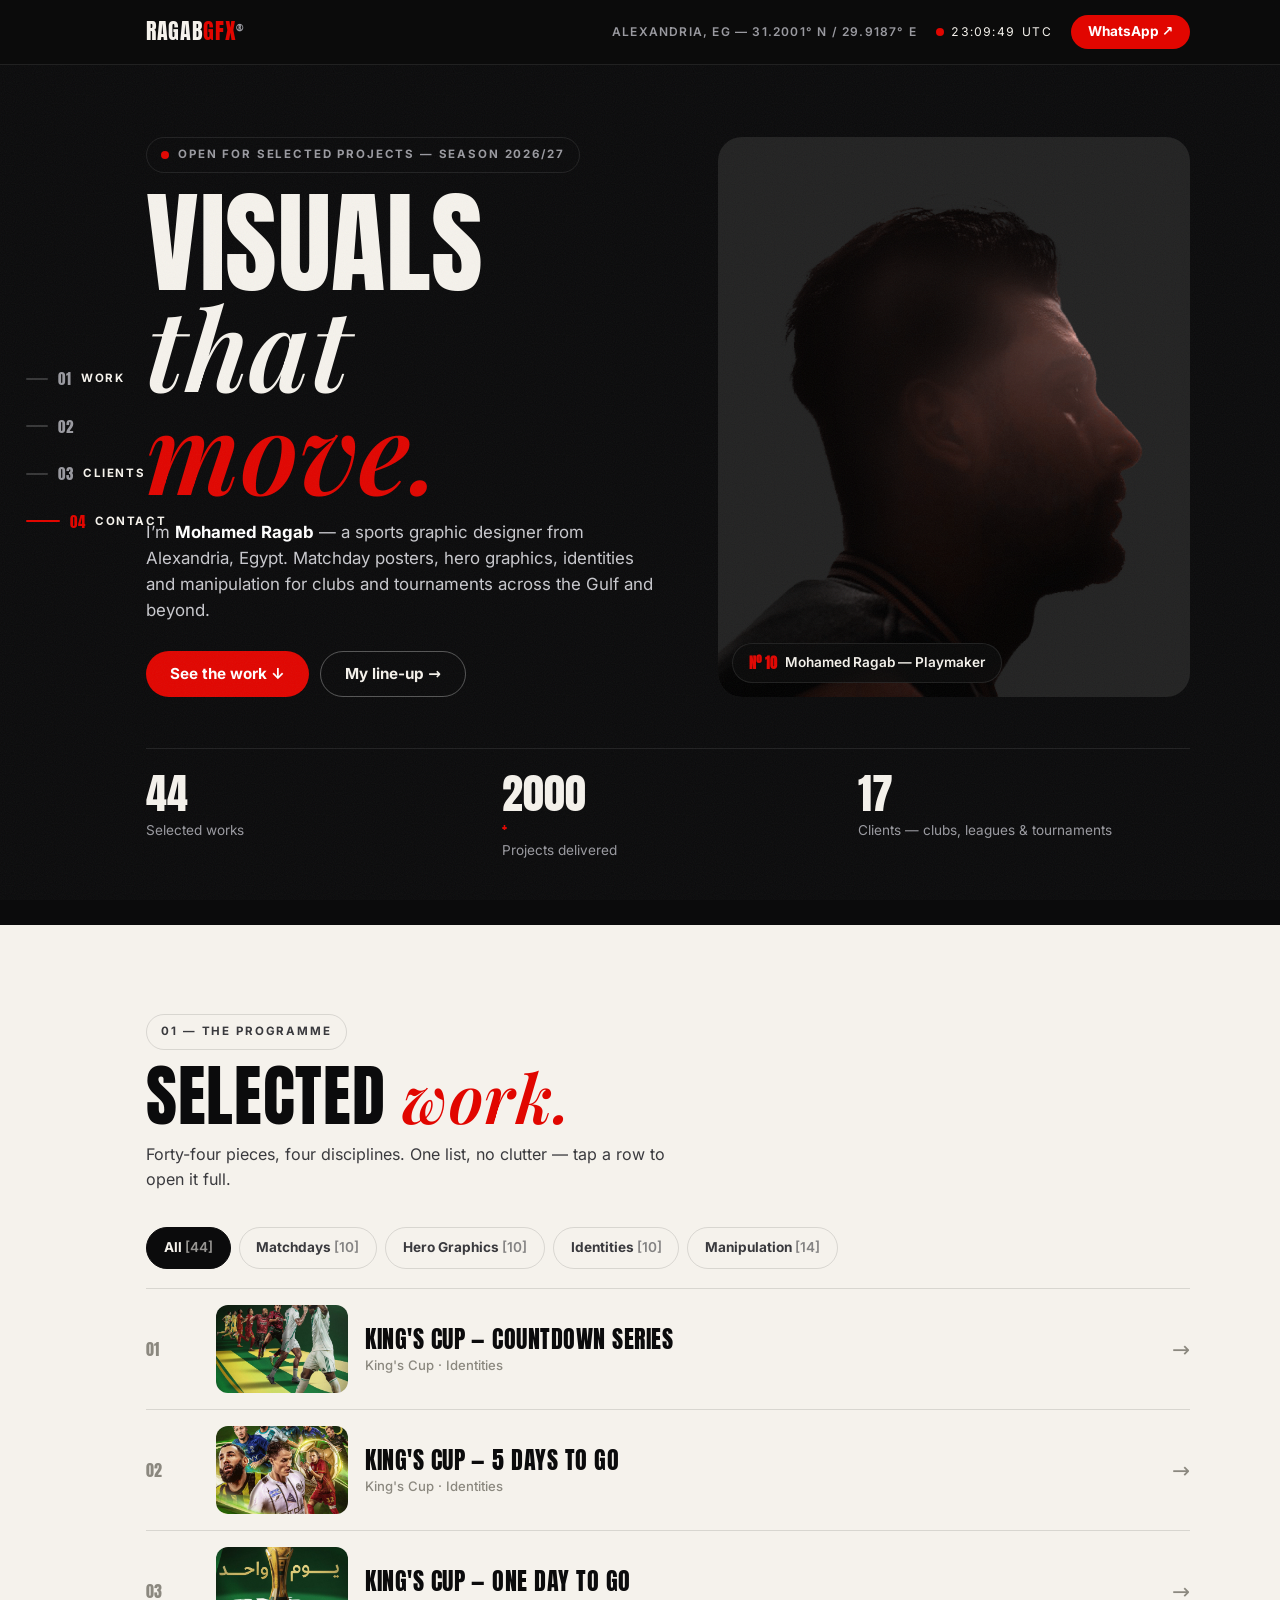
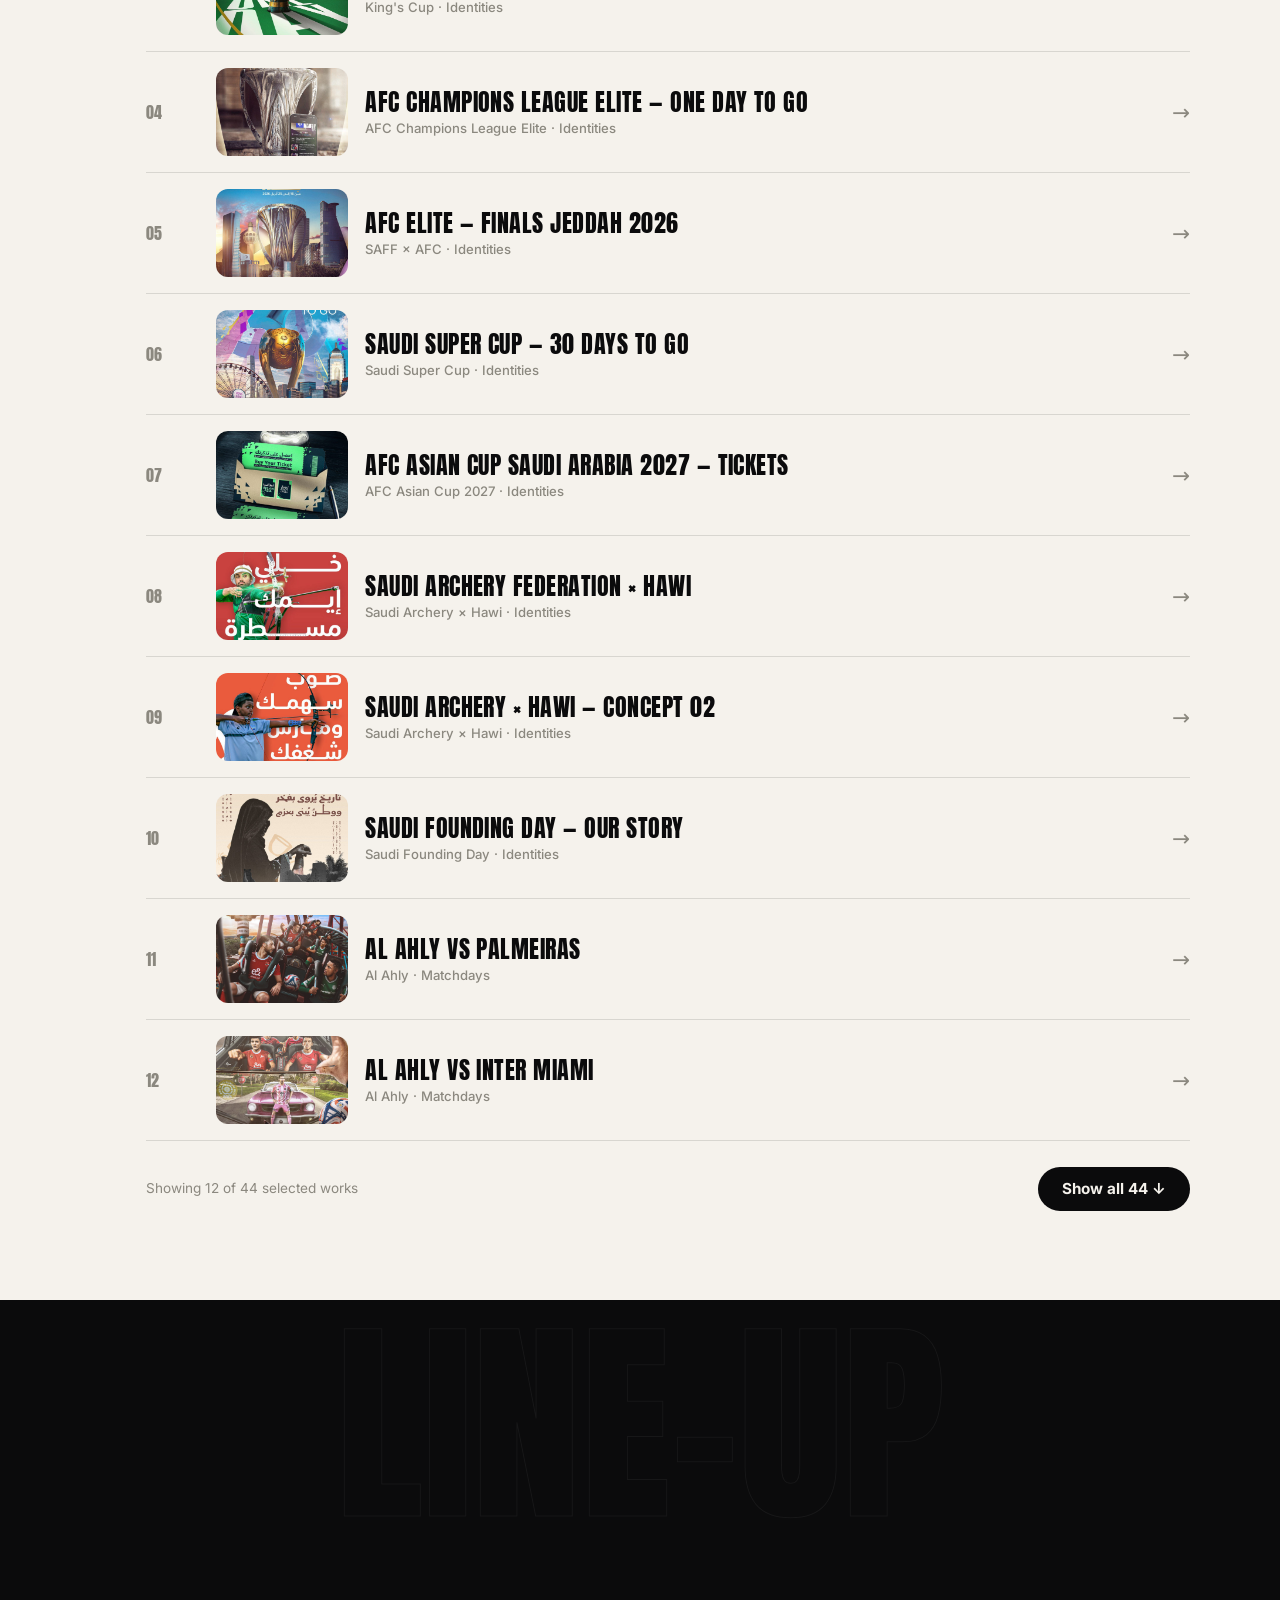
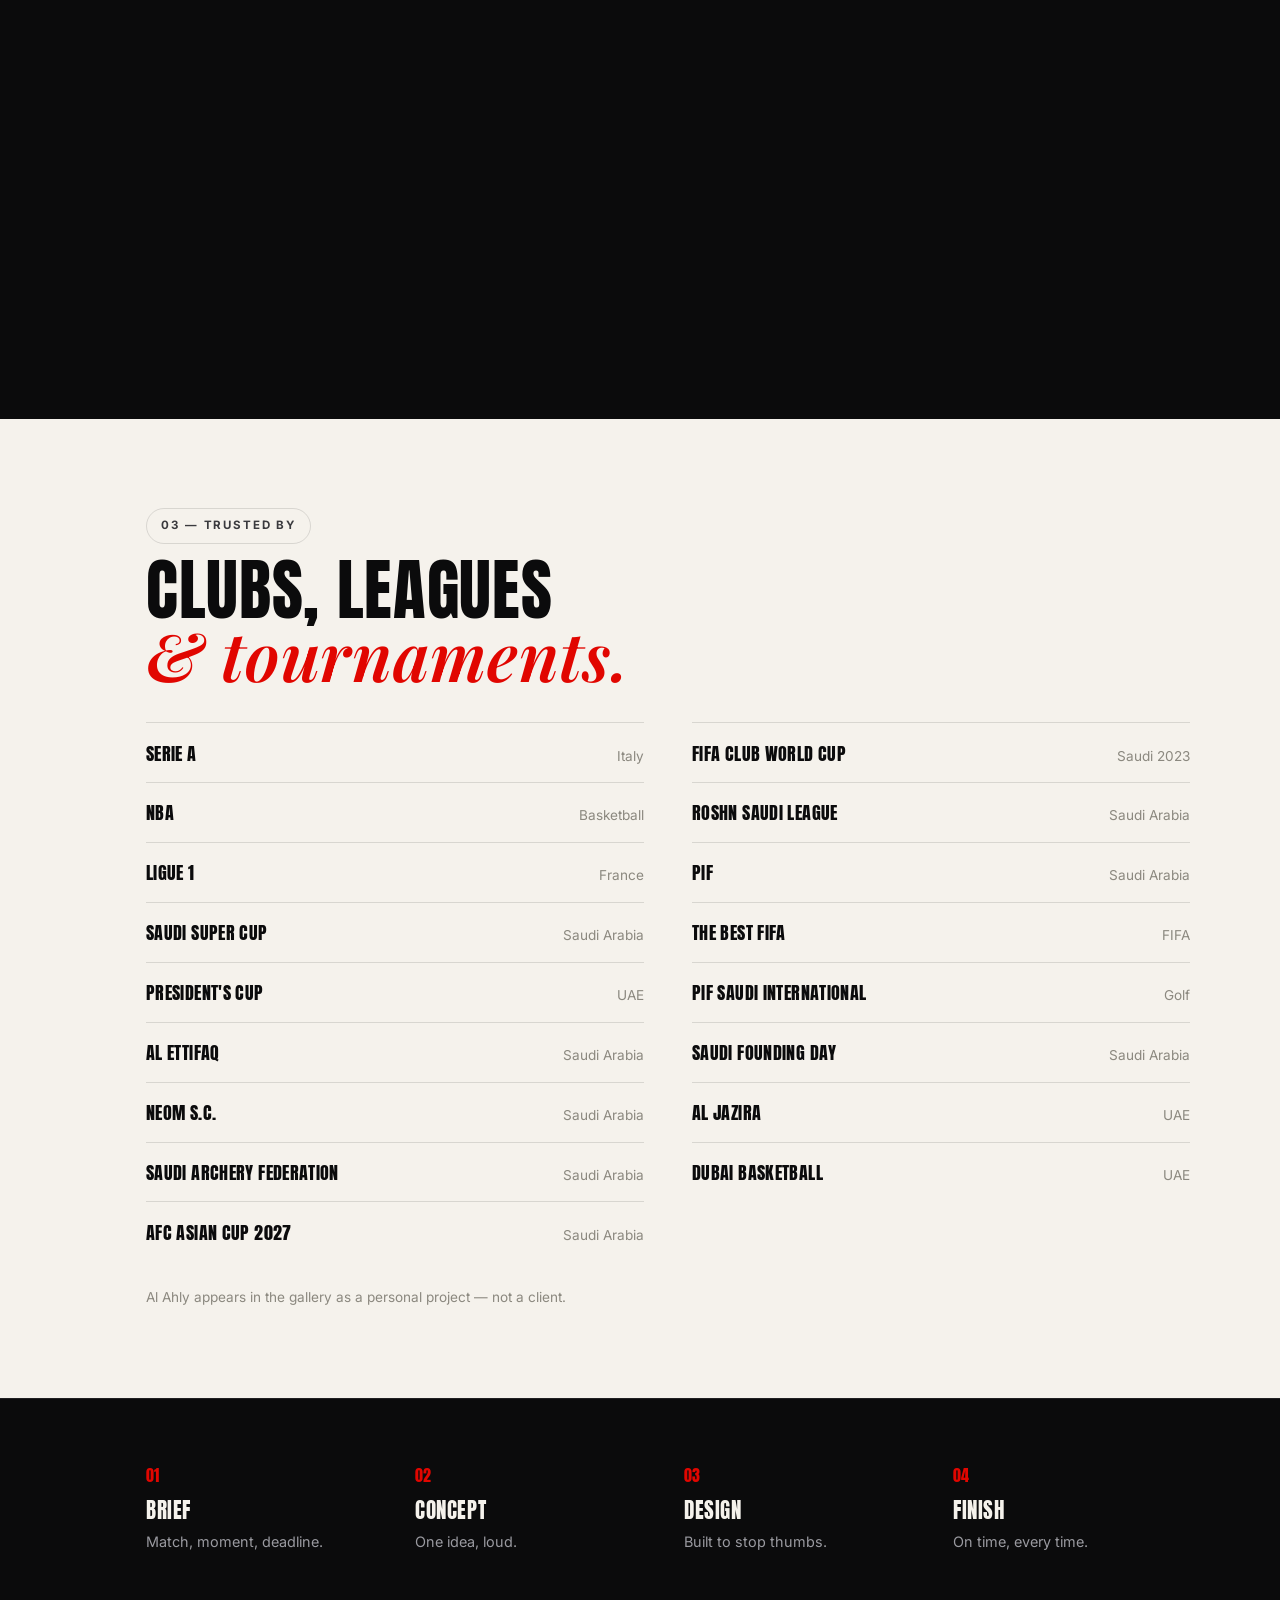
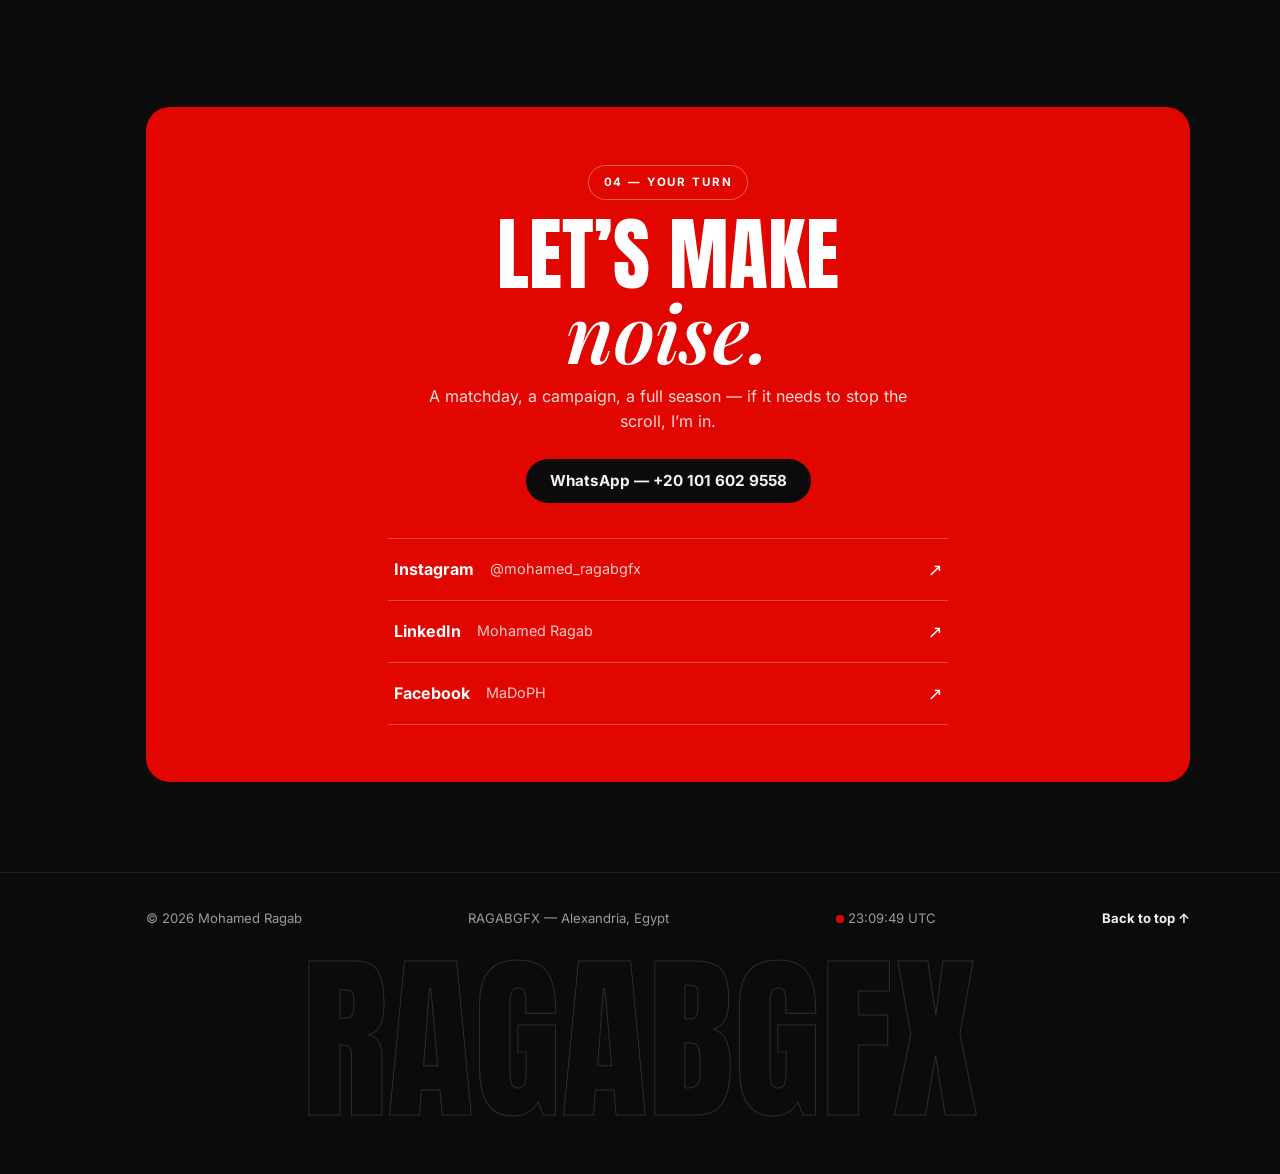
==== commit 87ddbc0f: "RagabGFX v3 — Simple. Kinetic. Rail nav, work index + viewer, fixed socials, self-hosted Playfair" ====
--- a/index.html
+++ b/index.html
@@ -6,6 +6,9 @@
 <title>RAGABGFX — Mohamed Ragab · Sports Graphic Designer</title>
 <meta name="description" content="Mohamed Ragab — sports graphic designer. Matchday graphics, hero posters, identities, manipulation. 2000+ projects. Alexandria, Egypt.">
 <link rel="stylesheet" href="style.css">
+  <!-- Playfair is self-hosted too (assets/fonts/…); the CDN link below is a
+       fallback so GitHub Pages still gets the real italic when the woff2
+       can't be pushed there via the snapshot route. -->
   <link rel="preconnect" href="https://fonts.googleapis.com">
   <link rel="preconnect" href="https://fonts.gstatic.com" crossorigin>
   <link href="https://fonts.googleapis.com/css2?family=Playfair+Display:ital,wght@1,600..800&display=swap" rel="stylesheet">
@@ -14,110 +17,85 @@
 
 <!-- ============ PRELOADER ============ -->
 <div class="preloader" id="preloader" aria-hidden="true">
-  <div class="preloader__inner">
-    <div class="preloader__mark">RAGAB<span>GFX</span></div>
-    <div class="preloader__count"><span id="preCount">000</span><i>%</i></div>
-    <div class="preloader__bar"><i id="preBar"></i></div>
-  </div>
+  <div class="preloader__mark">RAGAB<span>GFX</span></div>
+  <div class="preloader__bar"><i id="preBar"></i></div>
 </div>
+
+<!-- scroll progress -->
+<div class="progress" aria-hidden="true"><i id="progressBar"></i></div>
+
+<!-- ============ RAIL NAV (desktop) ============ -->
+<nav class="rail" aria-label="Sections">
+  <a class="rail__item is-active" href="#work" data-sec="work"><span class="rail__num">01</span><span class="rail__label">Work</span><i class="rail__fill"></i></a>
+  <a class="rail__item" href="#formation" data-sec="formation"><span class="rail__num">02</span><span class="rail__label">Line-up</span><i class="rail__fill"></i></a>
+  <a class="rail__item" href="#clients" data-sec="clients"><span class="rail__num">03</span><span class="rail__label">Clients</span><i class="rail__fill"></i></a>
+  <a class="rail__item" href="#contact" data-sec="contact"><span class="rail__num">04</span><span class="rail__label">Contact</span><i class="rail__fill"></i></a>
+</nav>
 
 <!-- ============ HEADER ============ -->
 <header class="site-head" id="siteHead">
-  <a class="brand" href="#top">RAGAB<span>GFX</span><i>®</i></a>
-  <div class="head-meta">
-    <span class="head-meta__place">ALEXANDRIA, EG — 31.2001° N / 29.9187° E</span>
-    <span class="head-meta__clock"><i class="dot-live"></i><span id="clock">00:00:00</span> <span id="tzLabel">EET</span></span>
+  <div class="wrap site-head__in">
+    <a class="brand" href="#top">RAGAB<span>GFX</span><i>®</i></a>
+    <div class="head-meta">
+      <span class="head-meta__place">ALEXANDRIA, EG — 31.2001° N / 29.9187° E</span>
+      <span class="head-meta__clock"><i class="dot-live"></i><span id="clock">00:00:00</span> <span id="tzLabel">EET</span></span>
+    </div>
+    <a class="btn btn--red btn--sm" href="https://wa.me/201016029558" target="_blank" rel="noopener">WhatsApp ↗</a>
   </div>
-  <nav class="pill-nav" aria-label="Sections">
-    <a href="#work">Work</a>
-    <a href="#formation">Line-up</a>
-    <a href="#clients">Clients</a>
-    <a href="#process">Process</a>
-  </nav>
-  <a class="btn btn--red btn--sm" href="#contact">Let&rsquo;s talk ↗</a>
 </header>
 
 <main id="top">
 
   <!-- ============ HERO ============ -->
   <section class="hero">
-    <div class="hero__panel">
-      <div class="hero__top">
-        <div class="hero__copy">
-          <p class="eyebrow"><span class="dot-live"></span> Open for selected projects — Season 2026/27</p>
-          <h1 class="hero__title">
-            <span class="t-line">VISUALS</span>
-            <span class="t-line t-line--serif">that <em>move.</em></span>
-          </h1>
-          <p class="hero__sub">I&rsquo;m <strong>Mohamed Ragab</strong> — a sports graphic designer from Alexandria, Egypt. Matchday posters, hero graphics, identities and manipulation for clubs and tournaments across the Gulf and beyond.</p>
-          <div class="hero__cta">
-            <a class="btn btn--red" href="#work">See the work ↓</a>
-            <a class="btn btn--ghost" href="https://wa.me/201016029558" target="_blank" rel="noopener">WhatsApp me</a>
-          </div>
+    <div class="wrap hero__in">
+      <div class="hero__copy">
+        <p class="eyebrow"><span class="dot-live"></span> Open for selected projects — Season 2026/27</p>
+        <h1 class="hero__title">
+          <span class="t-line"><span>VISUALS</span></span>
+          <span class="t-line t-line--serif"><span>that <em>move.</em></span></span>
+        </h1>
+        <p class="hero__sub">I&rsquo;m <strong>Mohamed Ragab</strong> — a sports graphic designer from Alexandria, Egypt. Matchday posters, hero graphics, identities and manipulation for clubs and tournaments across the Gulf and beyond.</p>
+        <div class="hero__cta">
+          <a class="btn btn--red" href="#work">See the work ↓</a>
+          <a class="btn btn--ghost" href="#formation">My line-up →</a>
         </div>
-        <figure class="hero__portrait">
-          <img src="assets/rgx15/hero-profile.png" alt="Mohamed Ragab" width="880" height="880">
-          <figcaption><span class="fig-num">Nº 10</span> Mohamed Ragab — Playmaker</figcaption>
-          <span class="asterisk" aria-hidden="true">✳</span>
-        </figure>
-      </div>
-
-      <!-- season stats collage -->
-      <div class="stats" aria-label="Season stats">
-        <div class="stat stat--donut">
-          <div class="donut" style="--p:100">
-            <svg viewBox="0 0 100 100"><circle class="donut__track" cx="50" cy="50" r="42"/><circle class="donut__fill" cx="50" cy="50" r="42"/></svg>
-            <span class="donut__val">44</span>
-          </div>
-          <div class="stat__txt"><b>Selected works</b><span>on this page — every one shipped live</span></div>
-        </div>
-        <div class="stat stat--bar">
-          <div class="stat__big">2000<span>+</span></div>
-          <div class="stat__txt"><b>Projects delivered</b><span>matchdays, campaigns, kits &amp; more</span></div>
-          <div class="meter"><i style="--w:92%"></i></div>
-          <span class="stat__note">92% — delivered on deadline</span>
-        </div>
-        <div class="stat stat--num">
-          <div class="stat__big">17</div>
-          <div class="stat__txt"><b>Clients</b><span>clubs, leagues &amp; tournaments — mainly the Gulf</span></div>
-          <div class="stat__chips"><span>AFC</span><span>SPL</span><span>CAF</span><span>+14</span></div>
-        </div>
-      </div>
-    </div>
-
-    <!-- ticker -->
-    <div class="ticker" aria-hidden="true">
-      <div class="ticker__track" id="tickerTrack">
-        <span>Matchdays</span><i>✦</i><span>Hero Graphics</span><i>✦</i><span>Identities</span><i>✦</i><span>Manipulation</span><i>✦</i><span>Campaigns</span><i>✦</i><span>Countdowns</span><i>✦</i><span>Ticket Launches</span><i>✦</i>
+      </div>
+      <figure class="hero__portrait reveal">
+        <img src="assets/rgx15/hero-profile.png" alt="Mohamed Ragab" width="880" height="880">
+        <figcaption><span class="fig-num">Nº 10</span> Mohamed Ragab — Playmaker</figcaption>
+      </figure>
+    </div>
+    <div class="wrap">
+      <div class="stats reveal" aria-label="Season stats">
+        <div class="stat"><b>44</b><span>Selected works</span></div>
+        <div class="stat"><b>2000<span>+</span></b><span>Projects delivered</span></div>
+        <div class="stat"><b>17</b><span>Clients — clubs, leagues &amp; tournaments</span></div>
       </div>
     </div>
   </section>
 
   <!-- ============ WORK ============ -->
   <section class="work" id="work">
-    <div class="section-head">
-      <p class="eyebrow eyebrow--dark">01 — The programme</p>
-      <h2 class="section-title">Selected <em>work.</em></h2>
-      <p class="section-sub">Forty-four pieces, four disciplines. Hover a piece to see the story behind it — click to open it full.</p>
-    </div>
-
-    <div class="work-tools">
-      <div class="filters" id="filters" role="tablist" aria-label="Filter works by category"></div>
-      <div class="view-toggle" role="group" aria-label="Grid or list view">
-        <button class="view-toggle__btn is-active" data-view="grid" aria-pressed="true">▦ Grid</button>
-        <button class="view-toggle__btn" data-view="list" aria-pressed="false">☰ List</button>
-      </div>
-    </div>
-
-    <div class="work-grid" id="workGrid"></div>
-    <div class="work-list" id="workList" hidden></div>
-    <p class="work-count" id="workCount"></p>
+    <div class="wrap">
+      <div class="section-head reveal">
+        <p class="eyebrow eyebrow--dark">01 — The programme</p>
+        <h2 class="section-title">Selected <em>work.</em></h2>
+        <p class="section-sub">Forty-four pieces, four disciplines. One list, no clutter — tap a row to open it full.</p>
+      </div>
+      <div class="filters reveal" id="filters" role="tablist" aria-label="Filter works by category"></div>
+      <div class="work-index reveal" id="workIndex"></div>
+      <div class="work-foot">
+        <p class="work-count" id="workCount"></p>
+        <button class="btn btn--dark" id="showAll" hidden>Show all 44 ↓</button>
+      </div>
+    </div>
   </section>
 
   <!-- ============ FORMATION / ABOUT ============ -->
   <section class="formation" id="formation">
-    <div class="formation__inner">
-      <div class="formation__copy">
+    <div class="wrap formation__in">
+      <div class="formation__copy reveal">
         <p class="eyebrow">02 — The line-up</p>
         <h2 class="section-title section-title--light">My skills,<br><em>as a team.</em></h2>
         <p class="formation__text">Every project is a match. I don&rsquo;t play alone — I field a five-a-side squad of the things I actually do, and every one of them knows its position. <strong>Tap a player</strong> to see what they do on the pitch.</p>
@@ -130,8 +108,7 @@
         </div>
         <p class="formation__bio">Mohamed Ragab — graphic designer at 360x / Sport360. I design match graphics and football social content for clubs and tournaments, mostly from the Gulf. Al Ahly supporter, by the way.</p>
       </div>
-
-      <div class="pitch" id="pitch" aria-label="4-3-3 formation">
+      <div class="pitch reveal" id="pitch" aria-label="Five-a-side formation">
         <div class="pitch__lines" aria-hidden="true">
           <i class="pitch__half"></i><i class="pitch__circle"></i><i class="pitch__box pitch__box--top"></i><i class="pitch__box pitch__box--bottom"></i><i class="pitch__spot pitch__spot--top"></i><i class="pitch__spot pitch__spot--bottom"></i>
         </div>
@@ -143,44 +120,42 @@
 
   <!-- ============ CLIENTS ============ -->
   <section class="clients" id="clients">
-    <div class="section-head">
-      <p class="eyebrow eyebrow--dark">03 — Trusted by</p>
-      <h2 class="section-title">Clubs, leagues<br><em>&amp; tournaments.</em></h2>
-    </div>
-    <ul class="clients__wall" id="clientsWall"></ul>
-    <p class="clients__note">Al Ahly appears in the gallery as a personal project — not a client.</p>
-  </section>
-
-  <!-- ============ PROCESS ============ -->
-  <section class="process" id="process">
-    <div class="section-head">
-      <p class="eyebrow">04 — How it works</p>
-      <h2 class="section-title section-title--light">Brief in.<br><em>Poster out.</em></h2>
-    </div>
-    <div class="process__tabs" role="tablist" aria-label="Process steps">
-      <button class="process__tab is-active" data-step="0" role="tab" aria-selected="true"><b>01</b> Brief</button>
-      <button class="process__tab" data-step="1" role="tab" aria-selected="false"><b>02</b> Concept</button>
-      <button class="process__tab" data-step="2" role="tab" aria-selected="false"><b>03</b> Design</button>
-      <button class="process__tab" data-step="3" role="tab" aria-selected="false"><b>04</b> Finish</button>
-    </div>
-    <div class="process__panel" id="processPanel" aria-live="polite"></div>
+    <div class="wrap">
+      <div class="section-head reveal">
+        <p class="eyebrow eyebrow--dark">03 — Trusted by</p>
+        <h2 class="section-title">Clubs, leagues<br><em>&amp; tournaments.</em></h2>
+      </div>
+      <ul class="clients__list reveal" id="clientsList"></ul>
+      <p class="clients__note reveal">Al Ahly appears in the gallery as a personal project — not a client.</p>
+    </div>
+  </section>
+
+  <!-- ============ PROCESS STRIP ============ -->
+  <section class="process">
+    <div class="wrap">
+      <ol class="process__steps reveal">
+        <li><b>01</b><h3>Brief</h3><p>Match, moment, deadline.</p></li>
+        <li><b>02</b><h3>Concept</h3><p>One idea, loud.</p></li>
+        <li><b>03</b><h3>Design</h3><p>Built to stop thumbs.</p></li>
+        <li><b>04</b><h3>Finish</h3><p>On time, every time.</p></li>
+      </ol>
+    </div>
   </section>
 
   <!-- ============ CONTACT ============ -->
   <section class="contact" id="contact">
-    <div class="contact__panel">
-      <p class="eyebrow eyebrow--onred">05 — Your turn</p>
-      <h2 class="contact__title">LET&rsquo;S MAKE<br><em>noise.</em></h2>
-      <p class="contact__sub">A matchday, a campaign, a full season — if it needs to stop the scroll, I&rsquo;m in.</p>
-      <div class="contact__cta">
+    <div class="wrap">
+      <div class="contact__panel reveal">
+        <p class="eyebrow eyebrow--onred">04 — Your turn</p>
+        <h2 class="contact__title">LET&rsquo;S MAKE<br><em>noise.</em></h2>
+        <p class="contact__sub">A matchday, a campaign, a full season — if it needs to stop the scroll, I&rsquo;m in.</p>
         <a class="btn btn--dark" href="https://wa.me/201016029558" target="_blank" rel="noopener">WhatsApp — +20 101 602 9558</a>
-        <a class="btn btn--outline-light" href="#work">Browse the work ↑</a>
-      </div>
-      <ul class="contact__socials">
-        <li><a href="https://www.instagram.com/mohamed_ragabgfx" target="_blank" rel="noopener">Instagram — @mohamed_ragabgfx ↗</a></li>
-        <li><a href="https://www.linkedin.com/in/mohamed-ragab-648a1a21b" target="_blank" rel="noopener">LinkedIn ↗</a></li>
-        <li><a href="https://www.facebook.com/MaDoPH" target="_blank" rel="noopener">Facebook — MaDoPH ↗</a></li>
-      </ul>
+        <ul class="socials">
+          <li><a href="https://www.instagram.com/mohamed_ragabgfx" target="_blank" rel="noopener"><span class="socials__name">Instagram</span><span class="socials__handle">@mohamed_ragabgfx</span><span class="socials__arrow">↗</span></a></li>
+          <li><a href="https://www.linkedin.com/in/mohamed-ragab-648a1a21b" target="_blank" rel="noopener"><span class="socials__name">LinkedIn</span><span class="socials__handle">Mohamed Ragab</span><span class="socials__arrow">↗</span></a></li>
+          <li><a href="https://www.facebook.com/MaDoPH" target="_blank" rel="noopener"><span class="socials__name">Facebook</span><span class="socials__handle">MaDoPH</span><span class="socials__arrow">↗</span></a></li>
+        </ul>
+      </div>
     </div>
   </section>
 
@@ -188,7 +163,7 @@
 
 <!-- ============ FOOTER ============ -->
 <footer class="site-foot">
-  <div class="site-foot__top">
+  <div class="wrap site-foot__top">
     <span>© 2026 Mohamed Ragab</span>
     <span>RAGABGFX — Alexandria, Egypt</span>
     <span><i class="dot-live"></i> <span id="clock2">00:00:00</span> <span id="tzLabel2">EET</span></span>
@@ -197,16 +172,30 @@
   <div class="site-foot__giant" aria-hidden="true">RAGABGFX</div>
 </footer>
 
-<!-- ============ LIGHTBOX ============ -->
-<div class="lightbox" id="lightbox" role="dialog" aria-modal="true" aria-label="Work preview" hidden>
-  <button class="lightbox__close" id="lbClose" aria-label="Close">✕</button>
-  <button class="lightbox__nav lightbox__nav--prev" id="lbPrev" aria-label="Previous work">←</button>
-  <figure class="lightbox__fig">
-    <img id="lbImg" src="" alt="">
-    <figcaption><span id="lbTitle"></span><span id="lbMeta"></span></figcaption>
+<!-- ============ BOTTOM NAV (mobile) ============ -->
+<nav class="dock" aria-label="Sections">
+  <a href="#work" data-sec="work" class="is-active"><b>01</b> Work</a>
+  <a href="#formation" data-sec="formation"><b>02</b> Line-up</a>
+  <a href="#clients" data-sec="clients"><b>03</b> Clients</a>
+  <a href="#contact" data-sec="contact"><b>04</b> Contact</a>
+</nav>
+
+<!-- ============ VIEWER ============ -->
+<div class="viewer" id="viewer" role="dialog" aria-modal="true" aria-label="Work preview" hidden>
+  <div class="viewer__top">
+    <span class="viewer__count" id="vwCount">01 / 44</span>
+    <button class="viewer__close" id="vwClose" aria-label="Close">✕ Close</button>
+  </div>
+  <button class="viewer__nav viewer__nav--prev" id="vwPrev" aria-label="Previous work">←</button>
+  <figure class="viewer__fig">
+    <img id="vwImg" src="" alt="">
+    <figcaption>
+      <h3 id="vwTitle"></h3>
+      <p class="viewer__meta" id="vwMeta"></p>
+      <p class="viewer__why" id="vwWhy"></p>
+    </figcaption>
   </figure>
-  <button class="lightbox__nav lightbox__nav--next" id="lbNext" aria-label="Next work">→</button>
-  <p class="lightbox__why" id="lbWhy"></p>
+  <button class="viewer__nav viewer__nav--next" id="vwNext" aria-label="Next work">→</button>
 </div>
 
 <div class="grain" aria-hidden="true"></div>
--- a/style.css
+++ b/style.css
@@ -1,11 +1,13 @@
 /* ============================================================
-   RAGABGFX v2 — "VISUALS THAT MOVE"
-   Original design, spirit of many references, identity: black + red.
+   RAGABGFX v3 — "SIMPLE. KINETIC."
+   One calm page, four numbered sections, a rail for navigation,
+   work as an index, a full-screen viewer. Black + paper + red.
    ============================================================ */
 
-/* ---------- fonts (self-hosted) ---------- */
+/* ---------- fonts (self-hosted Anton + Inter; Playfair via Google Fonts CDN) ---------- */
 @font-face{font-family:Anton;font-style:normal;font-weight:400;font-display:swap;src:url(assets/fonts/anton-latin-400.woff2) format("woff2")}
 @font-face{font-family:Inter;font-style:normal;font-weight:100 900;font-display:swap;src:url(assets/fonts/inter-latin-var.woff2) format("woff2")}
+@font-face{font-family:"Playfair Display";font-style:italic;font-weight:600;font-display:swap;src:url(assets/fonts/playfair-italic-600.woff2) format("woff2")}
 
 /* ---------- tokens ---------- */
 :root{
@@ -18,7 +20,6 @@
   --ink-soft:#3A3A3E;
   --paper-text:#8B887F;
   --red:#E10600;
-  --red-deep:#A80000;
   --line:rgba(255,255,255,.09);
   --line-dark:rgba(11,11,12,.12);
   --white:#FFFFFF;
@@ -28,6 +29,7 @@
   --font-display:"Anton",Impact,sans-serif;
   --font-serif:"Playfair Display",Georgia,serif;
   --font-body:"Inter",system-ui,sans-serif;
+  --ease:cubic-bezier(.22,1,.36,1);
 }
 
 *{box-sizing:border-box;margin:0;padding:0}
@@ -44,6 +46,24 @@
 a{color:inherit;text-decoration:none}
 button{font:inherit;color:inherit;background:none;border:0;cursor:pointer}
 ::selection{background:var(--red);color:#fff}
+.wrap{max-width:1180px;margin:0 auto;padding:0 clamp(1.25rem,4vw,2.5rem)}
+@media(min-width:1100px){ .wrap{padding-left:96px} }
+
+/* ---------- preloader (fast, simple) ---------- */
+.preloader{
+  position:fixed;inset:0;z-index:200;background:var(--bg);
+  display:flex;flex-direction:column;align-items:center;justify-content:center;gap:1.1rem;
+  transition:opacity .5s ease, visibility .5s;
+}
+.preloader.is-done{opacity:0;visibility:hidden}
+.preloader__mark{font-family:var(--font-display);font-size:2rem;letter-spacing:.04em}
+.preloader__mark span{color:var(--red)}
+.preloader__bar{width:180px;height:2px;background:rgba(255,255,255,.12);border-radius:2px;overflow:hidden}
+.preloader__bar i{display:block;height:100%;width:0;background:var(--red);transition:width .3s ease}
+
+/* ---------- scroll progress ---------- */
+.progress{position:fixed;top:0;left:0;right:0;height:3px;z-index:120;background:transparent}
+.progress i{display:block;height:100%;width:0;background:var(--red)}
 
 /* ---------- shared bits ---------- */
 .eyebrow{
@@ -56,247 +76,180 @@
 .eyebrow--onred{color:#fff;border-color:rgba(255,255,255,.35)}
 .dot-live{width:8px;height:8px;border-radius:50%;background:var(--red);display:inline-block;box-shadow:0 0 0 0 rgba(225,6,0,.6);animation:pulse 2s infinite}
 @keyframes pulse{0%{box-shadow:0 0 0 0 rgba(225,6,0,.55)}70%{box-shadow:0 0 0 9px rgba(225,6,0,0)}100%{box-shadow:0 0 0 0 rgba(225,6,0,0)}}
-
 .section-title{
   font-family:var(--font-display);font-weight:400;
-  font-size:clamp(2.6rem,6vw,4.6rem);line-height:.98;letter-spacing:.01em;
-  text-transform:uppercase;color:var(--ink);
-  margin:1.1rem 0 .8rem;
-}
+  font-size:clamp(2.6rem,6vw,4.2rem);line-height:.95;letter-spacing:.01em;text-transform:uppercase;
+  margin:.9rem 0 .8rem;
+}
+.section-title em{font-family:var(--font-serif);font-style:italic;text-transform:none;color:var(--red);font-weight:600}
 .section-title--light{color:var(--off)}
-.section-title em,.hero__title em,.contact__title em{
-  font-family:var(--font-serif);font-style:italic;font-weight:800;
-  text-transform:none;letter-spacing:0;color:var(--red);
-}
-.section-sub{max-width:560px;color:var(--ink-soft);font-size:1.02rem}
-.section-head{max-width:1240px;margin:0 auto;padding:0 clamp(1rem,4vw,2.5rem)}
-
+.section-sub{color:var(--muted);max-width:520px}
+.section-head{margin-bottom:2.2rem}
+
+/* buttons */
 .btn{
   display:inline-flex;align-items:center;gap:.5rem;
-  font-weight:700;font-size:.95rem;letter-spacing:.02em;
-  padding:.85rem 1.5rem;border-radius:999px;
-  transition:transform .25s ease,background .25s ease,color .25s ease,border-color .25s ease;
+  padding:.9rem 1.5rem;border-radius:999px;
+  font-weight:700;font-size:.95rem;line-height:1;
+  transition:transform .25s var(--ease), background .25s, color .25s, border-color .25s;
+  white-space:nowrap;
 }
 .btn:hover{transform:translateY(-2px)}
 .btn--red{background:var(--red);color:#fff}
-.btn--red:hover{background:#ff0a03}
-.btn--ghost{border:1px solid var(--line);color:var(--off)}
+.btn--red:hover{background:#c20500}
+.btn--ghost{border:1px solid rgba(255,255,255,.3);color:var(--off)}
 .btn--ghost:hover{border-color:#fff}
-.btn--dark{background:var(--bg);color:#fff}
+.btn--dark{background:var(--ink);color:var(--paper)}
 .btn--dark:hover{background:#000}
-.btn--outline-light{border:1px solid rgba(255,255,255,.4);color:#fff}
-.btn--outline-light:hover{border-color:#fff}
-.btn--sm{padding:.6rem 1.1rem;font-size:.85rem}
-
-/* ---------- preloader ---------- */
-.preloader{
-  position:fixed;inset:0;z-index:200;background:var(--bg);
-  display:flex;align-items:center;justify-content:center;
-  transition:opacity .6s ease,visibility .6s;
-}
-.preloader.is-done{opacity:0;visibility:hidden}
-.preloader__inner{text-align:center}
-.preloader__mark{font-family:var(--font-display);font-size:clamp(2.4rem,7vw,4rem);letter-spacing:.04em}
-.preloader__mark span{color:var(--red)}
-.preloader__count{font-family:var(--font-display);font-size:clamp(3rem,9vw,5rem);color:var(--red);margin-top:.4rem}
-.preloader__count i{font-style:normal;font-size:.4em;color:var(--muted)}
-.preloader__bar{width:min(320px,70vw);height:3px;background:#222;margin:1rem auto 0;border-radius:99px;overflow:hidden}
-.preloader__bar i{display:block;height:100%;width:0;background:var(--red);transition:width .2s ease}
+.btn--sm{padding:.65rem 1.05rem;font-size:.85rem}
+
+/* reveal on scroll */
+.reveal{opacity:0;transform:translateY(26px);transition:opacity .8s ease,transform .8s var(--ease);transition-delay:var(--d,0s)}
+.reveal.is-in{opacity:1;transform:none}
+
+/* ---------- rail nav (desktop) ---------- */
+.rail{
+  position:fixed;left:26px;top:50%;transform:translateY(-50%);z-index:90;
+  display:none;flex-direction:column;gap:1.5rem;
+}
+@media(min-width:1100px){ .rail{display:flex} }
+.rail__item{display:flex;align-items:center;gap:.6rem}
+.rail__num{
+  font-family:var(--font-display);font-size:.95rem;letter-spacing:.06em;
+  color:var(--muted);transition:color .25s;
+}
+.rail__label{
+  font-size:.72rem;font-weight:700;letter-spacing:.14em;text-transform:uppercase;
+  color:var(--off);opacity:0;transform:translateX(-6px);
+  transition:opacity .3s,transform .3s var(--ease);white-space:nowrap;
+}
+.rail__item:hover .rail__label,.rail__item.is-active .rail__label{opacity:1;transform:none}
+.rail__item.is-active .rail__num{color:var(--red)}
+.rail__item::before{
+  content:"";width:22px;height:2px;background:rgba(255,255,255,.18);border-radius:2px;
+  order:-1;transition:background .25s, width .25s var(--ease);
+}
+.rail__item.is-active::before{background:var(--red);width:34px}
+
+/* ---------- bottom dock (mobile) ---------- */
+.dock{
+  position:fixed;left:50%;bottom:14px;transform:translateX(-50%);z-index:90;
+  display:flex;gap:.2rem;padding:.35rem;
+  background:rgba(20,20,22,.86);backdrop-filter:blur(12px);-webkit-backdrop-filter:blur(12px);
+  border:1px solid var(--line);border-radius:999px;
+  box-shadow:0 12px 32px rgba(0,0,0,.45);
+}
+.dock a{
+  display:flex;align-items:center;gap:.35rem;
+  font-size:.82rem;font-weight:700;color:var(--muted);
+  padding:.55rem .8rem;border-radius:999px;transition:color .25s, background .25s;white-space:nowrap;
+}
+.dock a b{font-family:var(--font-display);font-weight:400;font-size:.75rem;color:var(--red)}
+.dock a.is-active{color:#fff;background:rgba(255,255,255,.08)}
+@media(min-width:1100px){ .dock{display:none} }
+@media(max-width:1099px){ body{padding-bottom:76px} }
 
 /* ---------- header ---------- */
 .site-head{
-  position:fixed;top:0;left:0;right:0;z-index:100;
-  display:flex;align-items:center;gap:1.2rem;
-  padding:.7rem clamp(1rem,3vw,2rem);
-  background:rgba(11,11,12,.72);backdrop-filter:blur(14px);-webkit-backdrop-filter:blur(14px);
+  position:sticky;top:0;z-index:80;
+  background:rgba(11,11,12,.82);backdrop-filter:blur(12px);-webkit-backdrop-filter:blur(12px);
   border-bottom:1px solid var(--line);
 }
-.brand{font-family:var(--font-display);font-size:1.35rem;letter-spacing:.05em;white-space:nowrap}
+.site-head__in{display:flex;align-items:center;gap:1.2rem;height:64px}
+.brand{font-family:var(--font-display);font-size:1.35rem;letter-spacing:.03em}
 .brand span{color:var(--red)}
-.brand i{font-style:normal;font-size:.6em;vertical-align:super;color:var(--muted)}
-.head-meta{
-  display:flex;align-items:center;gap:1.1rem;margin-left:auto;
-  font-size:.72rem;letter-spacing:.12em;text-transform:uppercase;color:var(--muted);
-  white-space:nowrap;
-}
-.head-meta__clock{display:inline-flex;align-items:center;gap:.45rem;font-variant-numeric:tabular-nums;color:var(--off)}
-.pill-nav{
-  display:flex;gap:.15rem;background:var(--panel-2);
-  border:1px solid var(--line);border-radius:999px;padding:.3rem;
-}
-.pill-nav a{
-  padding:.45rem .95rem;border-radius:999px;font-size:.85rem;font-weight:600;color:var(--muted);
-  transition:background .2s,color .2s;
-}
-.pill-nav a:hover{color:#fff;background:rgba(255,255,255,.07)}
+.brand i{font-style:normal;font-size:.7rem;vertical-align:super;color:var(--muted)}
+.head-meta{margin-left:auto;display:flex;align-items:center;gap:1.2rem;font-size:.75rem;letter-spacing:.1em;color:var(--muted)}
+.head-meta__place{font-weight:600}
+.head-meta__clock{display:flex;align-items:center;gap:.45rem;font-variant-numeric:tabular-nums;color:var(--off)}
+@media(max-width:760px){ .head-meta__place{display:none} }
 
 /* ---------- hero ---------- */
-.hero{padding:6.2rem clamp(.8rem,2.5vw,2rem) 0}
-.hero__panel{
-  background:var(--panel);
-  border:1px solid var(--line);
-  border-radius:calc(var(--radius) + 8px);
-  padding:clamp(1.4rem,3.5vw,3.2rem);
-  position:relative;overflow:hidden;
-}
-.hero__panel::after{ /* faint pitch-line motif, no photo */
-  content:"";position:absolute;right:-140px;top:-140px;width:420px;height:420px;
-  border:1px solid rgba(255,255,255,.06);border-radius:50%;pointer-events:none;
-}
-.hero__top{display:grid;grid-template-columns:1.15fr .85fr;gap:clamp(1.5rem,4vw,4rem);align-items:center}
+.hero{padding:clamp(2.6rem,6vw,4.5rem) 0 clamp(2.5rem,5vw,4rem)}
+.hero__in{display:grid;grid-template-columns:1.05fr .95fr;gap:clamp(2rem,4vw,3.5rem);align-items:center}
+@media(max-width:900px){ .hero__in{grid-template-columns:1fr} }
 .hero__title{
-  font-family:var(--font-display);font-weight:400;text-transform:uppercase;
-  font-size:clamp(3.4rem,9.2vw,7.4rem);line-height:.92;letter-spacing:.005em;
-  margin:1.2rem 0 1.1rem;
-}
-.hero__title .t-line{display:block}
-.hero__title em{font-size:.94em}
-.hero__sub{max-width:520px;color:#C9C9CE;font-size:clamp(1rem,1.4vw,1.12rem)}
+  font-family:var(--font-display);font-weight:400;
+  font-size:clamp(3.6rem,9vw,7rem);line-height:.92;letter-spacing:.005em;text-transform:uppercase;
+  margin:1.1rem 0 1.2rem;
+}
+.t-line{display:block;overflow:hidden;padding-bottom:.06em;margin-bottom:-.06em}
+.t-line>span{display:block;transform:translateY(112%);transition:transform 1s var(--ease)}
+body.is-ready .t-line>span{transform:none}
+.t-line:nth-child(2)>span{transition-delay:.12s}
+.t-line--serif{font-family:var(--font-serif);font-style:italic;text-transform:none;font-weight:600}
+.t-line--serif em{color:var(--red)}
+.hero__sub{color:#C9C9CE;max-width:520px;font-size:1.05rem}
 .hero__sub strong{color:#fff}
-.hero__cta{display:flex;gap:.7rem;flex-wrap:wrap;margin-top:1.6rem}
+.hero__cta{display:flex;gap:.7rem;flex-wrap:wrap;margin-top:1.7rem}
 .hero__portrait{position:relative}
-.hero__portrait img{
-  width:100%;aspect-ratio:1/1;max-height:600px;object-fit:cover;object-position:top;
-  border-radius:var(--radius);background:#222;
-}
+.hero__portrait img{width:100%;aspect-ratio:1/1;max-height:560px;object-fit:cover;object-position:top;border-radius:var(--radius);background:#222}
 .hero__portrait figcaption{
-  position:absolute;left:.9rem;bottom:.9rem;
-  background:rgba(11,11,12,.82);backdrop-filter:blur(6px);
-  border:1px solid var(--line);border-radius:12px;
-  padding:.55rem .85rem;font-size:.82rem;font-weight:600;
-}
-.fig-num{font-family:var(--font-display);color:var(--red);margin-right:.5rem;letter-spacing:.06em}
-.asterisk{
-  position:absolute;top:-1.1rem;right:-.6rem;
-  font-size:3.2rem;color:var(--red);line-height:1;
-  animation:spin 14s linear infinite;
-}
-@keyframes spin{to{transform:rotate(360deg)}}
-
-/* season stats */
-.stats{display:grid;grid-template-columns:repeat(3,1fr);gap:1rem;margin-top:clamp(1.6rem,3vw,2.4rem)}
-.stat{
-  background:var(--panel-2);border:1px solid var(--line);border-radius:var(--radius);
-  padding:1.2rem 1.3rem;display:flex;gap:1rem;align-items:center;
-  transition:transform .3s ease,border-color .3s ease;
-}
-.stat:hover{transform:translateY(-4px);border-color:rgba(225,6,0,.5)}
-.stat__big{font-family:var(--font-display);font-size:2.6rem;line-height:1;white-space:nowrap}
-.stat__big span{color:var(--red)}
-.stat__txt b{display:block;font-size:.95rem}
-.stat__txt span{font-size:.82rem;color:var(--muted)}
-.donut{position:relative;width:74px;height:74px;flex:none}
-.donut svg{width:100%;height:100%;transform:rotate(-90deg)}
-.donut__track{fill:none;stroke:#2A2A2E;stroke-width:9}
-.donut__fill{fill:none;stroke:var(--red);stroke-width:9;stroke-linecap:round;stroke-dasharray:264;stroke-dashoffset:calc(264 - 264 * var(--p) / 100)}
-.donut__val{position:absolute;inset:0;display:flex;align-items:center;justify-content:center;font-family:var(--font-display);font-size:1.3rem}
-.meter{height:6px;background:#2A2A2E;border-radius:99px;overflow:hidden;margin-top:.55rem}
-.meter i{display:block;height:100%;width:var(--w);background:var(--red);border-radius:99px}
-.stat--bar{flex-wrap:wrap;align-content:center}
-.stat--bar .stat__txt{flex:1}
-.stat--bar .meter,.stat--bar .stat__note{flex-basis:100%}
-.stat__note{font-size:.75rem;color:var(--muted);margin-top:.35rem}
-.stat__chips{display:flex;gap:.4rem;margin-top:.5rem;flex-wrap:wrap}
-.stat__chips span{font-size:.72rem;font-weight:700;letter-spacing:.06em;background:#2A2A2E;border-radius:999px;padding:.28rem .6rem}
-
-/* ticker */
-.ticker{
-  margin-top:1rem;background:var(--red);color:#fff;
-  border-radius:999px;overflow:hidden;
-  padding:.8rem 0;
-}
-.ticker__track{
-  display:flex;gap:1.4rem;width:max-content;white-space:nowrap;
-  font-family:var(--font-display);font-size:1.15rem;letter-spacing:.08em;text-transform:uppercase;
-  animation:tick 26s linear infinite;
-}
-.ticker__track i{font-style:normal;opacity:.7}
-@keyframes tick{to{transform:translateX(-50%)}}
+  position:absolute;left:14px;bottom:14px;
+  display:flex;align-items:center;gap:.55rem;
+  background:rgba(11,11,12,.82);backdrop-filter:blur(8px);
+  border:1px solid var(--line);border-radius:999px;padding:.5rem .95rem;
+  font-size:.85rem;font-weight:600;
+}
+.fig-num{font-family:var(--font-display);color:var(--red);font-size:.9rem}
+.stats{
+  display:grid;grid-template-columns:repeat(3,1fr);gap:1.5rem;
+  border-top:1px solid var(--line);margin-top:clamp(2.2rem,4vw,3.2rem);padding-top:1.5rem;
+}
+.stat b{font-family:var(--font-display);font-weight:400;font-size:clamp(1.9rem,3.4vw,2.6rem);line-height:1;display:block;white-space:nowrap}
+.stat b span{color:var(--red)}
+.stat span{display:block;color:var(--muted);font-size:.85rem;margin-top:.35rem}
+@media(max-width:640px){ .stats{grid-template-columns:1fr 1fr} .stat:last-child{grid-column:1/-1} }
 
 /* ---------- work (paper) ---------- */
-.work{background:var(--paper);color:var(--ink);padding:clamp(3.5rem,7vw,6rem) 0 clamp(3rem,6vw,5rem)}
-.work .section-head{padding-bottom:1.6rem}
-.work-tools{
-  max-width:1240px;margin:0 auto;padding:0 clamp(1rem,4vw,2.5rem) 1.8rem;
-  display:flex;justify-content:space-between;align-items:center;gap:1rem;flex-wrap:wrap;
-}
-.filters{display:flex;gap:.5rem;flex-wrap:wrap}
+.work{background:var(--paper);color:var(--ink);padding:clamp(3.5rem,7vw,6rem) 0}
+.work .section-sub{color:var(--ink-soft)}
+.filters{display:flex;gap:.5rem;flex-wrap:wrap;margin-bottom:.4rem}
 .filter{
-  border:1px solid var(--line-dark);border-radius:999px;
-  padding:.55rem 1rem;font-size:.88rem;font-weight:700;color:var(--ink-soft);
-  transition:all .2s;
+  padding:.6rem 1.05rem;border-radius:999px;border:1px solid var(--line-dark);
+  font-size:.85rem;font-weight:700;color:var(--ink-soft);
+  transition:background .25s,color .25s,border-color .25s;
 }
 .filter:hover{border-color:var(--ink)}
 .filter.is-active{background:var(--ink);color:var(--paper);border-color:var(--ink)}
-.filter .count{font-size:.72rem;opacity:.65;margin-left:.3rem;font-variant-numeric:tabular-nums}
-.view-toggle{display:flex;background:#fff;border:1px solid var(--line-dark);border-radius:999px;padding:.3rem;gap:.15rem}
-.view-toggle__btn{padding:.45rem .95rem;border-radius:999px;font-size:.85rem;font-weight:700;color:var(--ink-soft)}
-.view-toggle__btn.is-active{background:var(--red);color:#fff}
-.work-grid{
-  max-width:1240px;margin:0 auto;padding:0 clamp(1rem,4vw,2.5rem);
-  display:grid;grid-template-columns:repeat(4,1fr);gap:1.1rem;
-}
-.work-grid[hidden],.work-list[hidden]{display:none}
-.work-card{
-  position:relative;border-radius:20px;overflow:hidden;cursor:pointer;
-  background:#ddd;aspect-ratio:4/5;
-  transform:translateY(14px);opacity:0;
-  transition:transform .5s ease,opacity .5s ease;
-}
-.work-card.is-in{transform:none;opacity:1}
-.work-card img{width:100%;height:100%;object-fit:cover;transition:transform .6s cubic-bezier(.2,.7,.2,1),filter .4s}
-.work-card:hover img{transform:scale(1.06)}
-.work-card__num{
-  position:absolute;top:.7rem;left:.7rem;z-index:3;
-  font-family:var(--font-display);font-size:.85rem;letter-spacing:.08em;
-  background:rgba(11,11,12,.75);color:#fff;border-radius:999px;padding:.3rem .6rem;
-}
-/* hologram hover — the explanation appears over the work */
-.work-card__holo{
-  position:absolute;inset:0;z-index:2;
-  display:flex;flex-direction:column;justify-content:flex-end;
-  padding:1rem;
-  background:linear-gradient(180deg,transparent 30%,rgba(11,11,12,.55) 62%,rgba(225,6,0,.88) 100%);
-  opacity:0;transform:translateY(10px);
-  transition:opacity .35s ease,transform .35s ease;
-  pointer-events:none;
-}
-.work-card:hover .work-card__holo,.work-card:focus-visible .work-card__holo{opacity:1;transform:none}
-.work-card__holo h3{color:#fff;font-family:var(--font-display);font-weight:400;font-size:1.25rem;line-height:1.05;text-transform:uppercase;letter-spacing:.02em}
-.work-card__holo .cat{color:rgba(255,255,255,.85);font-size:.72rem;font-weight:700;letter-spacing:.14em;text-transform:uppercase;margin:.35rem 0 .45rem}
-.work-card__holo p{color:#fff;font-size:.84rem;line-height:1.45}
-.work-card__meta{
-  padding:.7rem .2rem 0;display:flex;justify-content:space-between;gap:.5rem;
-  font-size:.8rem;font-weight:600;color:var(--ink-soft);
-}
-.work-card__meta span:last-child{color:var(--paper-text)}
-/* list view */
-.work-list{max-width:1240px;margin:0 auto;padding:0 clamp(1rem,4vw,2.5rem)}
+.filter .count{opacity:.6;font-weight:600}
+.work-index{margin-top:1.2rem}
 .work-row{
-  display:grid;grid-template-columns:3.2rem 1fr auto auto;gap:1rem;align-items:center;
-  padding:1rem .4rem;border-bottom:1px solid var(--line-dark);
-  cursor:pointer;transition:background .2s,padding-left .2s;
-}
-.work-row:hover{background:#fff;padding-left:1rem}
-.work-row__num{font-family:var(--font-display);color:var(--red);font-size:1.05rem}
-.work-row__title{font-family:var(--font-display);font-size:1.3rem;text-transform:uppercase;letter-spacing:.02em}
-.work-row__client{font-size:.85rem;color:var(--ink-soft);font-weight:600}
-.work-row__cat{font-size:.72rem;font-weight:700;letter-spacing:.12em;text-transform:uppercase;color:var(--paper-text)}
-.work-count{max-width:1240px;margin:1.6rem auto 0;padding:0 clamp(1rem,4vw,2.5rem);font-size:.85rem;color:var(--paper-text);font-weight:600}
-
-/* ---------- formation / about (black) ---------- */
+  display:grid;grid-template-columns:52px 132px 1fr 34px;align-items:center;gap:1.1rem;
+  width:100%;text-align:left;
+  padding:1rem 0;border-top:1px solid var(--line-dark);
+  transition:background .25s;
+}
+.work-row:last-child{border-bottom:1px solid var(--line-dark)}
+.work-row:hover{background:rgba(11,11,12,.035)}
+.work-row__num{font-family:var(--font-display);font-size:1rem;color:var(--paper-text)}
+.work-row__thumb{width:132px;height:88px;border-radius:12px;overflow:hidden;background:#DDD8CC;flex:none}
+.work-row__thumb img{width:100%;height:100%;object-fit:cover;transition:transform .5s var(--ease)}
+.work-row:hover .work-row__thumb img{transform:scale(1.07)}
+.work-row__title{font-family:var(--font-display);font-weight:400;font-size:clamp(1.15rem,2.4vw,1.5rem);letter-spacing:.02em;text-transform:uppercase;line-height:1.1}
+.work-row__meta{display:block;font-family:var(--font-body);font-size:.82rem;font-weight:500;color:var(--paper-text);text-transform:none;letter-spacing:0;margin-top:.3rem}
+.work-row__arrow{font-size:1.35rem;color:var(--paper-text);transition:transform .3s var(--ease),color .25s;justify-self:end}
+.work-row:hover .work-row__arrow{transform:translateX(5px);color:var(--red)}
+.work-foot{display:flex;align-items:center;justify-content:space-between;gap:1rem;margin-top:1.6rem;flex-wrap:wrap}
+.work-count{font-size:.85rem;color:var(--paper-text)}
+@media(max-width:640px){
+  .work-row{grid-template-columns:34px 84px 1fr 24px;gap:.8rem;padding:.85rem 0}
+  .work-row__thumb{width:84px;height:60px;border-radius:9px}
+}
+
+/* ---------- formation ---------- */
 .formation{background:var(--bg);padding:clamp(3.5rem,7vw,6rem) 0;position:relative;overflow:hidden}
-.formation::before{ /* ghost watermark */
+.formation::before{
   content:"LINE-UP";position:absolute;top:1rem;left:50%;transform:translateX(-50%);
   font-family:var(--font-display);font-size:clamp(5rem,17vw,15rem);line-height:1;
   color:transparent;-webkit-text-stroke:1px rgba(255,255,255,.05);
   pointer-events:none;white-space:nowrap;
 }
-.formation__inner{
-  max-width:1240px;margin:0 auto;padding:0 clamp(1rem,4vw,2.5rem);
+.formation__in{
   display:grid;grid-template-columns:.9fr 1.1fr;gap:clamp(2rem,5vw,4.5rem);align-items:center;
   position:relative;z-index:1;
 }
+@media(max-width:900px){ .formation__in{grid-template-columns:1fr} }
 .formation__text{color:#C9C9CE;max-width:460px;margin-bottom:1.4rem}
 .formation__text strong{color:#fff}
 .formation__card{
@@ -362,183 +315,134 @@
   background:rgba(11,11,12,.8);border:1px solid var(--line);
   padding:.22rem .55rem;border-radius:999px;white-space:nowrap;
 }
+/* On a small square pitch the rows are close together: put the name
+   ABOVE the dot and shrink the dots so labels never cover the row below. */
+@media(max-width:900px){
+  .player{flex-direction:column-reverse}
+  .player__dot{width:46px;height:46px;font-size:.95rem}
+  .player__name{font-size:.6rem;padding:.18rem .45rem}
+}
 
 /* ---------- clients (paper) ---------- */
-.clients{background:var(--paper);color:var(--ink);padding:clamp(3.5rem,7vw,6rem) 0 clamp(2.5rem,5vw,4rem)}
-.clients__wall{
-  max-width:1240px;margin:2rem auto 0;padding:0 clamp(1rem,4vw,2.5rem);
-  list-style:none;display:grid;grid-template-columns:repeat(4,1fr);gap:.9rem;
-}
-.clients__wall li{
-  border:1px solid var(--line-dark);border-radius:16px;background:#fff;
-  padding:1.15rem 1.2rem;display:flex;align-items:center;justify-content:space-between;gap:.6rem;
-  transition:transform .25s ease,border-color .25s ease;
-}
-.clients__wall li:hover{transform:translateY(-3px);border-color:var(--ink)}
-.clients__wall b{font-family:var(--font-display);font-weight:400;font-size:1.12rem;letter-spacing:.03em;text-transform:uppercase}
-.clients__wall span{font-size:.72rem;font-weight:700;letter-spacing:.1em;text-transform:uppercase;color:var(--paper-text)}
-.clients__note{max-width:1240px;margin:1.2rem auto 0;padding:0 clamp(1rem,4vw,2.5rem);font-size:.82rem;color:var(--paper-text)}
-
-/* ---------- process (black) ---------- */
-.process{background:var(--bg);padding:clamp(3.5rem,7vw,6rem) 0;position:relative;overflow:hidden}
-.process::before{
-  content:"PROCESS";position:absolute;top:1rem;left:50%;transform:translateX(-50%);
-  font-family:var(--font-display);font-size:clamp(5rem,17vw,15rem);line-height:1;
-  color:transparent;-webkit-text-stroke:1px rgba(255,255,255,.05);
-  pointer-events:none;white-space:nowrap;
-}
-.process .section-head{position:relative;z-index:1}
-.process__tabs{
-  max-width:1240px;margin:1.8rem auto 0;padding:0 clamp(1rem,4vw,2.5rem);
-  display:grid;grid-template-columns:repeat(4,1fr);gap:.7rem;position:relative;z-index:1;
-}
-.process__tab{
-  text-align:left;border:1px solid var(--line);border-radius:16px;
-  padding:1rem 1.1rem;font-size:1.02rem;font-weight:700;color:var(--muted);
-  transition:all .25s;
-}
-.process__tab b{font-family:var(--font-display);color:var(--red);font-weight:400;margin-right:.5rem;font-size:1.1rem}
-.process__tab:hover{border-color:rgba(255,255,255,.35);color:#fff}
-.process__tab.is-active{background:#fff;color:var(--ink);border-color:#fff}
-.process__tab.is-active b{color:var(--red)}
-.process__panel{
-  max-width:1240px;margin:1rem auto 0;padding:0 clamp(1rem,4vw,2.5rem);position:relative;z-index:1;
-}
-.process__panel-inner{
-  background:var(--panel-2);border:1px solid var(--line);border-radius:var(--radius);
-  padding:clamp(1.4rem,3vw,2.2rem);
-}
-.process__panel h3{font-family:var(--font-display);font-weight:400;font-size:clamp(1.5rem,3vw,2.1rem);text-transform:uppercase;letter-spacing:.02em}
-.process__panel h3 em{font-family:var(--font-serif);font-style:italic;text-transform:none;color:var(--red)}
-.process__panel p{color:#C9C9CE;max-width:640px;margin:.6rem 0 1.1rem}
-.process__tags{display:flex;gap:.45rem;flex-wrap:wrap}
-.process__tags span{
-  font-size:.75rem;font-weight:700;letter-spacing:.06em;
-  border:1px solid var(--line);border-radius:999px;padding:.4rem .75rem;color:var(--off);
-}
-
-/* ---------- contact (red panel) ---------- */
-.contact{background:var(--bg);padding:0 clamp(.8rem,2.5vw,2rem) clamp(3.5rem,7vw,6rem)}
+.clients{background:var(--paper);color:var(--ink);padding:clamp(3.5rem,7vw,6rem) 0}
+.clients .section-sub{color:var(--ink-soft)}
+.clients__list{
+  list-style:none;display:grid;grid-template-columns:1fr 1fr;gap:0 3rem;
+}
+@media(max-width:640px){ .clients__list{grid-template-columns:1fr} }
+.clients__list li{
+  display:flex;align-items:baseline;justify-content:space-between;gap:1rem;
+  padding:.95rem 0;border-top:1px solid var(--line-dark);
+}
+.clients__list li b{font-family:var(--font-display);font-weight:400;font-size:1.15rem;letter-spacing:.02em;text-transform:uppercase}
+.clients__list li span{color:var(--paper-text);font-size:.85rem}
+.clients__note{margin-top:1.6rem;font-size:.85rem;color:var(--paper-text)}
+
+/* ---------- process strip ---------- */
+.process{background:var(--bg);padding:clamp(2.6rem,5vw,4rem) 0;border-top:1px solid var(--line)}
+.process__steps{
+  list-style:none;display:grid;grid-template-columns:repeat(4,1fr);gap:2rem;
+}
+@media(max-width:760px){ .process__steps{grid-template-columns:1fr 1fr} }
+.process__steps b{font-family:var(--font-display);font-weight:400;font-size:1rem;color:var(--red)}
+.process__steps h3{font-family:var(--font-display);font-weight:400;font-size:1.3rem;letter-spacing:.03em;text-transform:uppercase;margin:.4rem 0 .25rem}
+.process__steps p{color:var(--muted);font-size:.9rem}
+
+/* ---------- contact ---------- */
+.contact{background:var(--bg);padding:clamp(3.5rem,7vw,6rem) 0}
 .contact__panel{
-  background:var(--red);border-radius:calc(var(--radius) + 8px);
-  padding:clamp(2rem,5vw,4rem) clamp(1.4rem,4vw,3.5rem);
-  text-align:center;position:relative;overflow:hidden;
-}
-.contact__panel::after{
-  content:"RAGABGFX";position:absolute;bottom:-1.2rem;left:50%;transform:translateX(-50%);
-  font-family:var(--font-display);font-size:clamp(4rem,14vw,11rem);line-height:1;white-space:nowrap;
-  color:rgba(255,255,255,.1);pointer-events:none;
-}
+  background:var(--red);border-radius:var(--radius);
+  padding:clamp(2.2rem,5vw,3.6rem);
+  text-align:center;color:#fff;position:relative;overflow:hidden;
+}
+.contact__panel .eyebrow{margin-bottom:1rem}
 .contact__title{
-  font-family:var(--font-display);font-weight:400;text-transform:uppercase;
-  font-size:clamp(3rem,8vw,6.2rem);line-height:.95;color:#fff;margin:1.1rem 0 .8rem;
-  position:relative;z-index:1;
-}
-.contact__title em{color:#fff}
-.contact__sub{color:rgba(255,255,255,.85);max-width:520px;margin:0 auto 1.6rem;position:relative;z-index:1}
-.contact__cta{display:flex;gap:.7rem;justify-content:center;flex-wrap:wrap;position:relative;z-index:1}
-.contact__socials{
-  list-style:none;display:flex;gap:1.6rem;justify-content:center;flex-wrap:wrap;
-  margin-top:1.8rem;position:relative;z-index:1;
-}
-.contact__socials a{font-size:.9rem;font-weight:700;color:#fff;border-bottom:1px solid rgba(255,255,255,.5);padding-bottom:.15rem}
-.contact__socials a:hover{border-color:#fff}
+  font-family:var(--font-display);font-weight:400;
+  font-size:clamp(2.8rem,7vw,5rem);line-height:.95;text-transform:uppercase;
+}
+.contact__title em{font-family:var(--font-serif);font-style:italic;text-transform:none;font-weight:600}
+.contact__sub{opacity:.85;max-width:480px;margin:.9rem auto 1.6rem}
+.contact__panel .btn--dark{margin-bottom:1.2rem}
+.socials{list-style:none;max-width:560px;margin:1rem auto 0;text-align:left}
+.socials li{border-top:1px solid rgba(255,255,255,.28)}
+.socials li:last-child{border-bottom:1px solid rgba(255,255,255,.28)}
+.socials a{
+  display:flex;align-items:center;gap:1rem;
+  padding:1.05rem .35rem;color:#fff;
+  transition:background .25s, padding .25s var(--ease);
+}
+.socials a:hover{background:rgba(255,255,255,.08);padding-left:.7rem;padding-right:.7rem}
+.socials__name{font-weight:700}
+.socials__handle{opacity:.78;font-size:.9rem}
+.socials__arrow{margin-left:auto;font-size:1.1rem;transition:transform .3s var(--ease)}
+.socials a:hover .socials__arrow{transform:translate(3px,-3px)}
+.socials a:hover .socials__handle{text-decoration:underline;text-underline-offset:4px}
 
 /* ---------- footer ---------- */
-.site-foot{background:var(--bg);border-top:1px solid var(--line);overflow:hidden}
+.site-foot{padding:2.2rem 0 1.2rem;border-top:1px solid var(--line)}
 .site-foot__top{
-  display:flex;justify-content:space-between;gap:1rem;flex-wrap:wrap;
-  padding:1.4rem clamp(1rem,4vw,2.5rem);
-  font-size:.8rem;color:var(--muted);font-weight:600;
-}
-.site-foot__top a{color:var(--off)}
+  display:flex;gap:1.4rem;flex-wrap:wrap;align-items:center;justify-content:space-between;
+  font-size:.82rem;color:var(--muted);
+}
+.site-foot__top a{color:var(--off);font-weight:700}
 .site-foot__giant{
-  font-family:var(--font-display);font-size:clamp(4rem,15.5vw,15rem);line-height:.78;
-  text-align:center;letter-spacing:.02em;white-space:nowrap;
-  color:transparent;-webkit-text-stroke:1px rgba(255,255,255,.22);
-  transform:translateY(18%);user-select:none;
-}
-
-/* ---------- lightbox ---------- */
-.lightbox{
-  position:fixed;inset:0;z-index:150;background:rgba(5,5,6,.94);
-  display:flex;align-items:center;justify-content:center;gap:1rem;
-  padding:2rem 1rem 5.5rem;
-}
-.lightbox[hidden]{display:none}
-.lightbox__close{
-  position:absolute;top:1.1rem;right:1.3rem;width:44px;height:44px;border-radius:50%;
-  border:1px solid var(--line);color:#fff;font-size:1.05rem;background:rgba(255,255,255,.06);
-}
-.lightbox__nav{
-  width:52px;height:52px;flex:none;border-radius:50%;
-  border:1px solid var(--line);color:#fff;font-size:1.3rem;background:rgba(255,255,255,.06);
-  transition:background .2s;
-}
-.lightbox__nav:hover{background:var(--red);border-color:var(--red)}
-.lightbox__fig{max-width:min(680px,86vw);text-align:center}
-.lightbox__fig img{max-height:66vh;width:auto;max-width:100%;margin:0 auto;border-radius:14px}
-.lightbox__fig figcaption{margin-top:.9rem;color:#fff;font-weight:700}
-.lightbox__fig figcaption span:last-child{color:var(--muted);font-weight:600;margin-left:.6rem;font-size:.85rem}
-.lightbox__why{
-  position:absolute;bottom:1.2rem;left:50%;transform:translateX(-50%);
-  max-width:620px;text-align:center;color:#C9C9CE;font-size:.92rem;padding:0 1rem;
-}
-.lightbox__hint{position:absolute;top:1.3rem;left:1.4rem;color:var(--muted);font-size:.75rem;letter-spacing:.12em;text-transform:uppercase}
+  font-family:var(--font-display);text-align:center;
+  font-size:clamp(3.6rem,14vw,11.5rem);line-height:.95;margin-top:1.6rem;
+  color:transparent;-webkit-text-stroke:1px rgba(255,255,255,.14);
+  user-select:none;
+}
+
+/* ---------- viewer ---------- */
+.viewer{
+  position:fixed;inset:0;z-index:150;background:rgba(11,11,12,.97);
+  display:flex;flex-direction:column;align-items:center;justify-content:center;
+  padding:1rem;
+}
+.viewer[hidden]{display:none}
+.viewer__top{
+  position:absolute;top:0;left:0;right:0;
+  display:flex;align-items:center;justify-content:space-between;
+  padding:1.1rem 1.4rem;
+}
+.viewer__count{font-family:var(--font-display);letter-spacing:.1em;color:var(--muted)}
+.viewer__close{font-weight:700;padding:.6rem 1rem;border:1px solid var(--line);border-radius:999px;transition:border-color .25s}
+.viewer__close:hover{border-color:#fff}
+.viewer__fig{max-width:min(1060px,94vw);text-align:center;animation:figIn .45s var(--ease)}
+.viewer__fig.is-swap{animation:figIn .45s var(--ease)}
+@keyframes figIn{from{opacity:0;transform:scale(.965) translateY(10px)}to{opacity:1;transform:none}}
+.viewer__fig img{
+  max-height:60vh;width:auto;max-width:100%;margin:0 auto;
+  border-radius:16px;background:#161618;
+}
+.viewer__fig h3{font-family:var(--font-display);font-weight:400;font-size:clamp(1.3rem,3vw,1.9rem);letter-spacing:.03em;text-transform:uppercase;margin-top:1.1rem}
+.viewer__meta{color:var(--muted);font-size:.85rem;margin-top:.25rem}
+.viewer__why{color:#C9C9CE;max-width:620px;margin:.6rem auto 0;font-size:.95rem}
+.viewer__nav{
+  position:absolute;top:50%;transform:translateY(-50%);
+  width:56px;height:56px;border-radius:50%;border:1px solid var(--line);
+  font-size:1.4rem;display:flex;align-items:center;justify-content:center;
+  transition:background .25s,border-color .25s;background:rgba(11,11,12,.6);
+}
+.viewer__nav:hover{background:var(--red);border-color:var(--red)}
+.viewer__nav--prev{left:1.1rem}
+.viewer__nav--next{right:1.1rem}
+@media(max-width:760px){
+  .viewer__nav{width:44px;height:44px;font-size:1.1rem}
+  .viewer__nav--prev{left:.5rem}
+  .viewer__nav--next{right:.5rem}
+  .viewer__fig img{max-height:52vh}
+}
 
 /* ---------- grain ---------- */
 .grain{
-  position:fixed;inset:0;z-index:120;pointer-events:none;opacity:.05;
+  position:fixed;inset:0;z-index:5;pointer-events:none;opacity:.05;
   background-image:url("data:image/svg+xml,%3Csvg xmlns='http://www.w3.org/2000/svg' width='120' height='120'%3E%3Cfilter id='n'%3E%3CfeTurbulence type='fractalNoise' baseFrequency='0.9' numOctaves='2'/%3E%3C/filter%3E%3Crect width='120' height='120' filter='url(%23n)' opacity='1'/%3E%3C/svg%3E");
 }
 
-/* ---------- ghost watermarks on paper sections ---------- */
-.work{position:relative;overflow:hidden}
-.work .section-head{position:relative}
-.work .section-head::after{
-  content:"WORK";position:absolute;top:-.4rem;right:0;
-  font-family:var(--font-display);font-size:clamp(4rem,12vw,9rem);line-height:1;
-  color:transparent;-webkit-text-stroke:1px rgba(11,11,12,.08);
-  pointer-events:none;
-}
-.clients{position:relative;overflow:hidden}
-.clients .section-head::after{
-  content:"CLIENTS";position:absolute;top:-.4rem;right:0;
-  font-family:var(--font-display);font-size:clamp(4rem,12vw,9rem);line-height:1;
-  color:transparent;-webkit-text-stroke:1px rgba(11,11,12,.08);
-  pointer-events:none;
-}
-
-/* ---------- responsive ---------- */
-@media (max-width:1020px){
-  .hero__top{grid-template-columns:1fr}
-  .hero__portrait{max-width:560px}
-  .work-grid{grid-template-columns:repeat(3,1fr)}
-  .formation__inner{grid-template-columns:1fr}
-  .pitch{max-width:560px;margin:0 auto}
-  .clients__wall{grid-template-columns:repeat(3,1fr)}
-  .head-meta__place{display:none}
-}
-@media (max-width:720px){
-  .head-meta{display:none}
-  .pill-nav{display:none}
-  .site-head{justify-content:space-between}
-  .stats{grid-template-columns:1fr}
-  .work-grid{grid-template-columns:repeat(2,1fr);gap:.8rem}
-  .work-row{grid-template-columns:2.4rem 1fr auto}
-  .work-row__cat{display:none}
-  .clients__wall{grid-template-columns:repeat(2,1fr)}
-  .process__tabs{grid-template-columns:repeat(2,1fr)}
-  .lightbox__nav{display:none}
-  .player__dot{width:44px;height:44px;font-size:.95rem}
-  .player__name{font-size:.6rem}
-}
-@media (max-width:420px){
-  .work-grid{grid-template-columns:1fr}
-  .work-card{aspect-ratio:4/3.4}
-}
-
-@media (prefers-reduced-motion:reduce){
+/* ---------- reduced motion ---------- */
+@media (prefers-reduced-motion: reduce){
   *,*::before,*::after{animation-duration:.001s !important;transition-duration:.001s !important}
   html{scroll-behavior:auto}
-}
+  .reveal{opacity:1;transform:none}
+  .t-line>span{transform:none}
+}
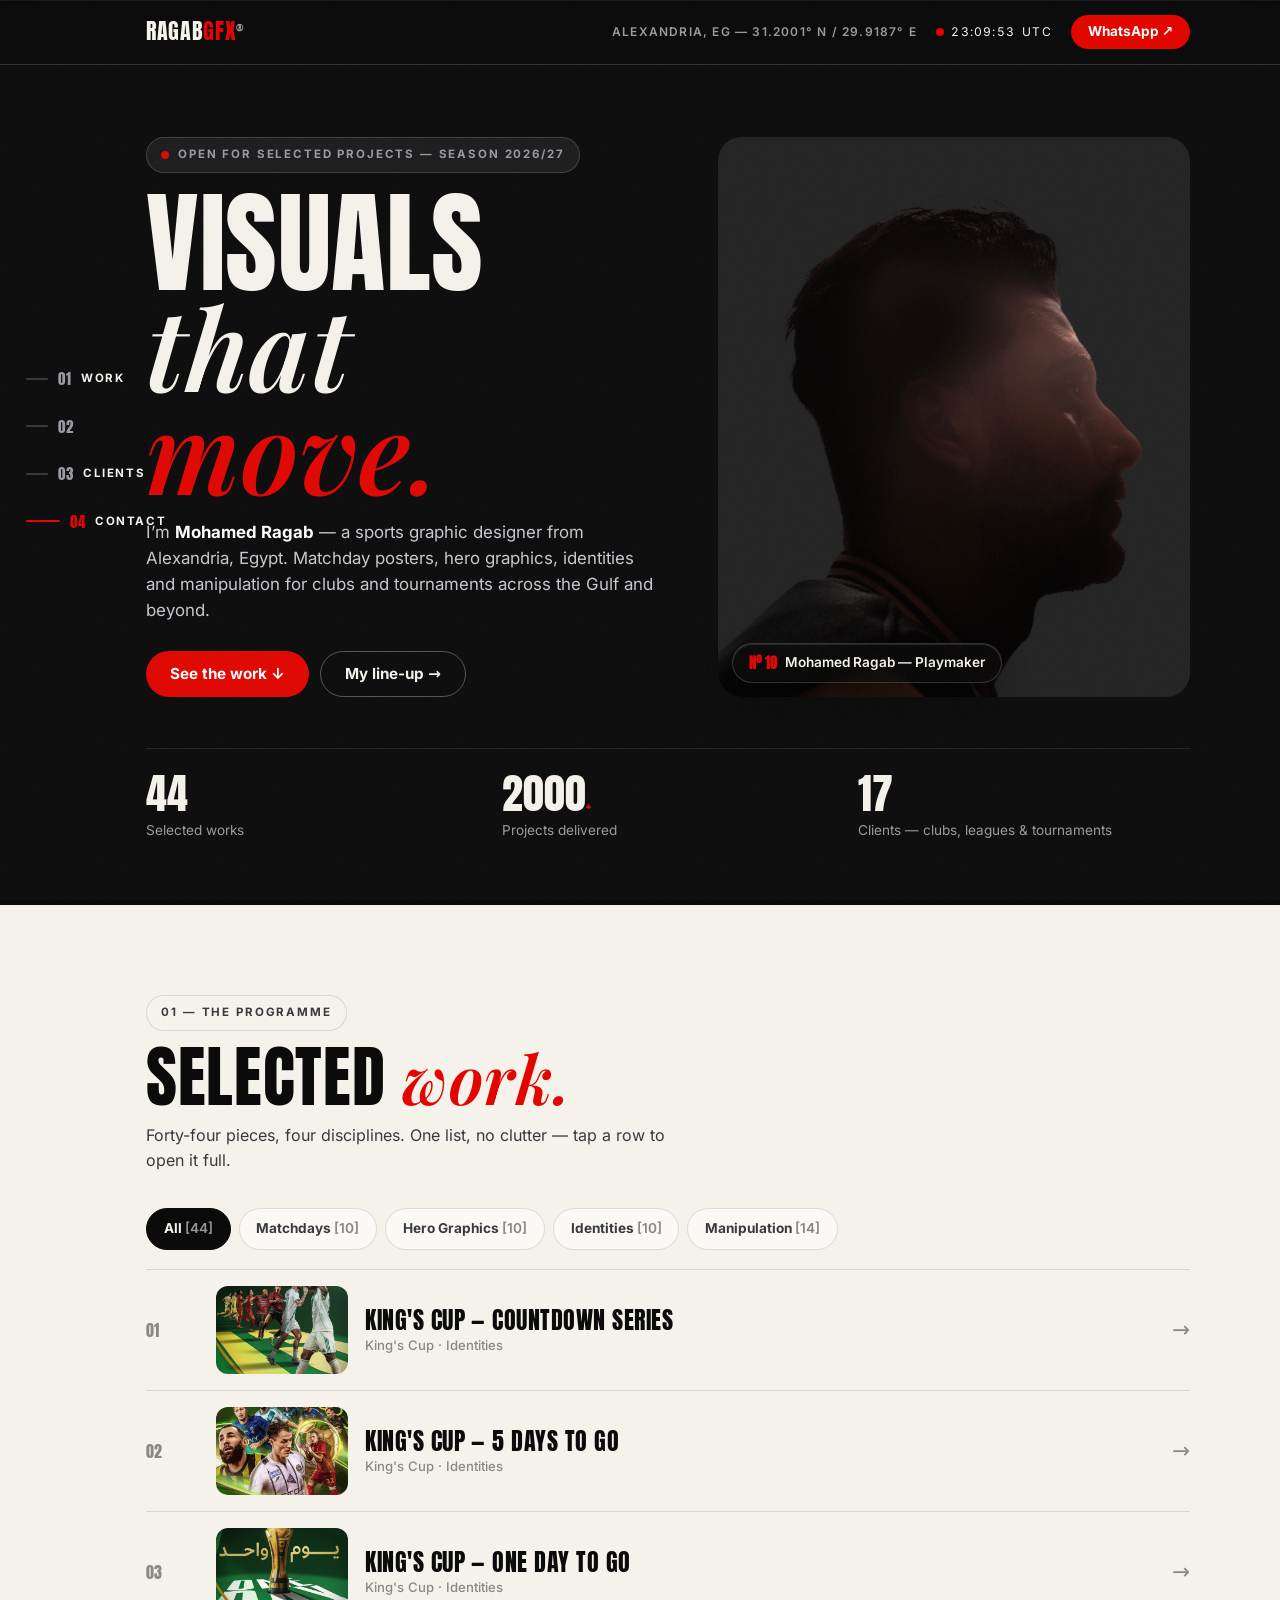
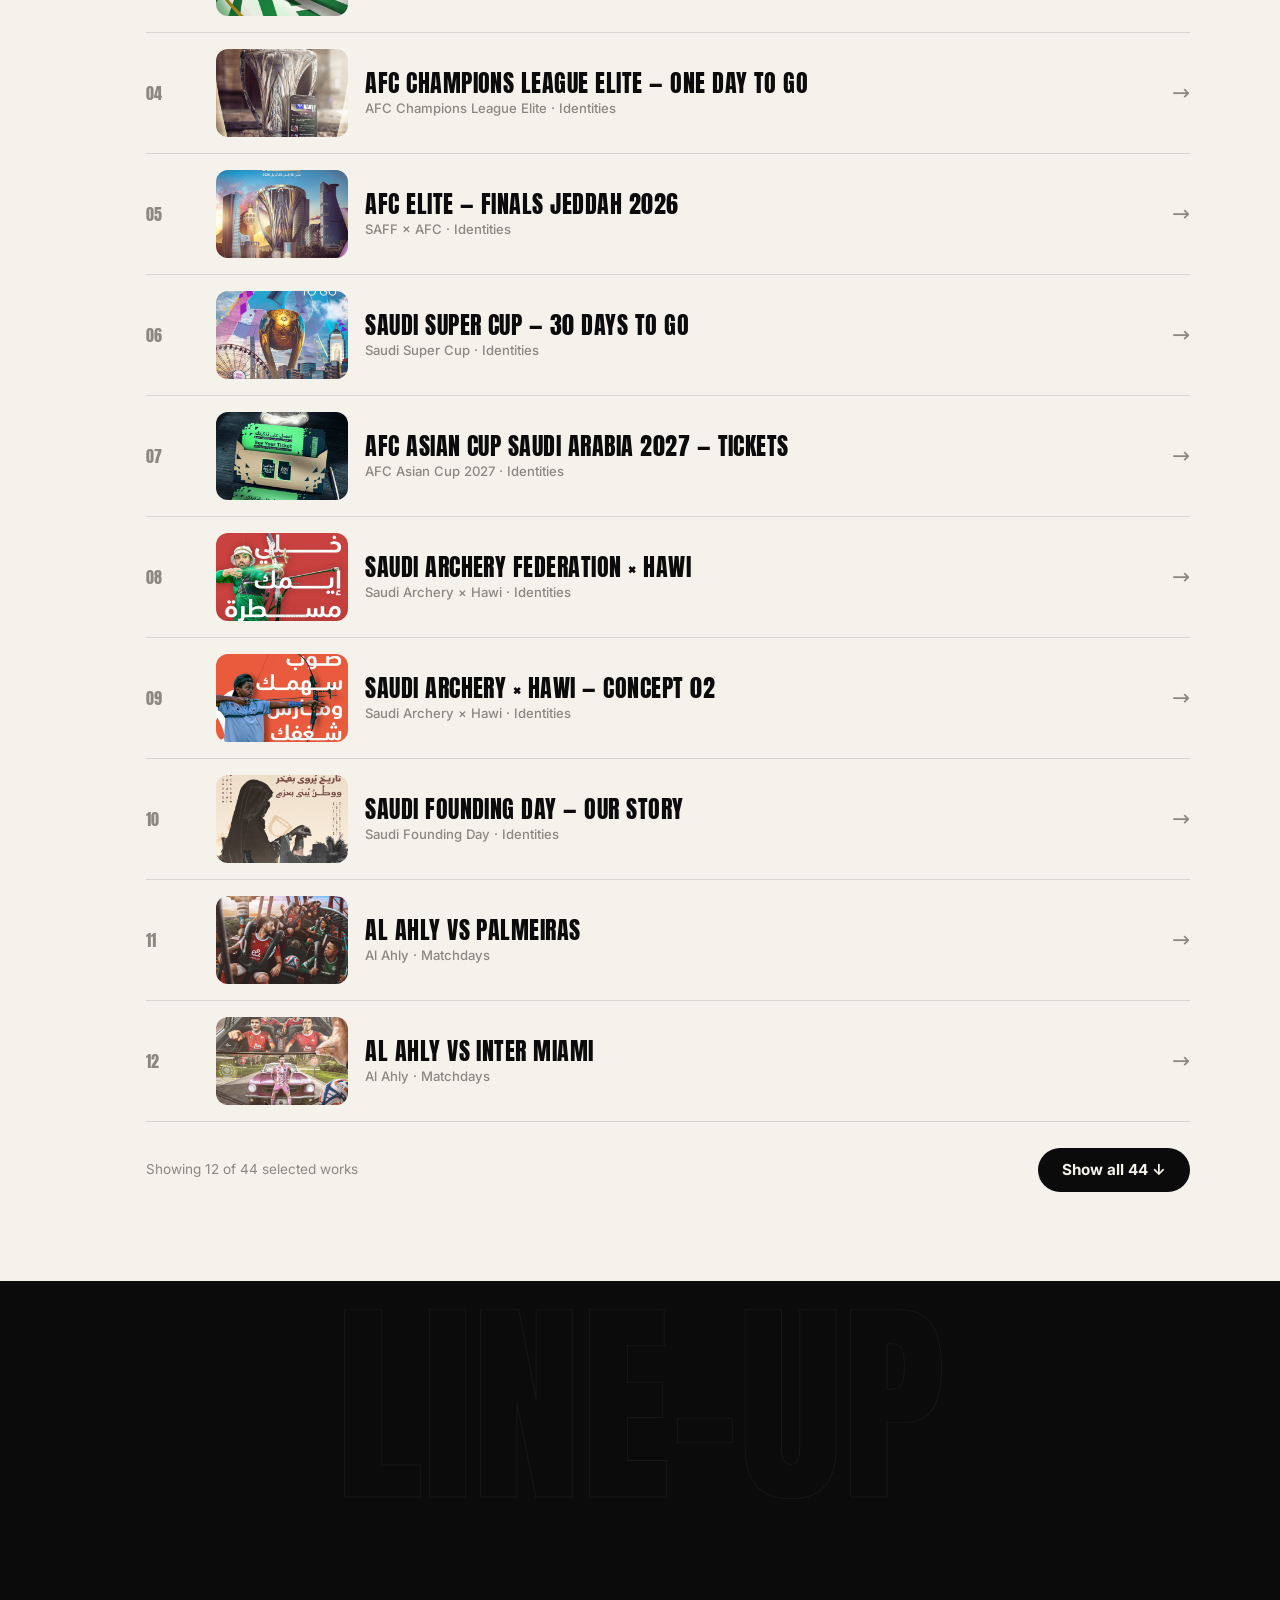
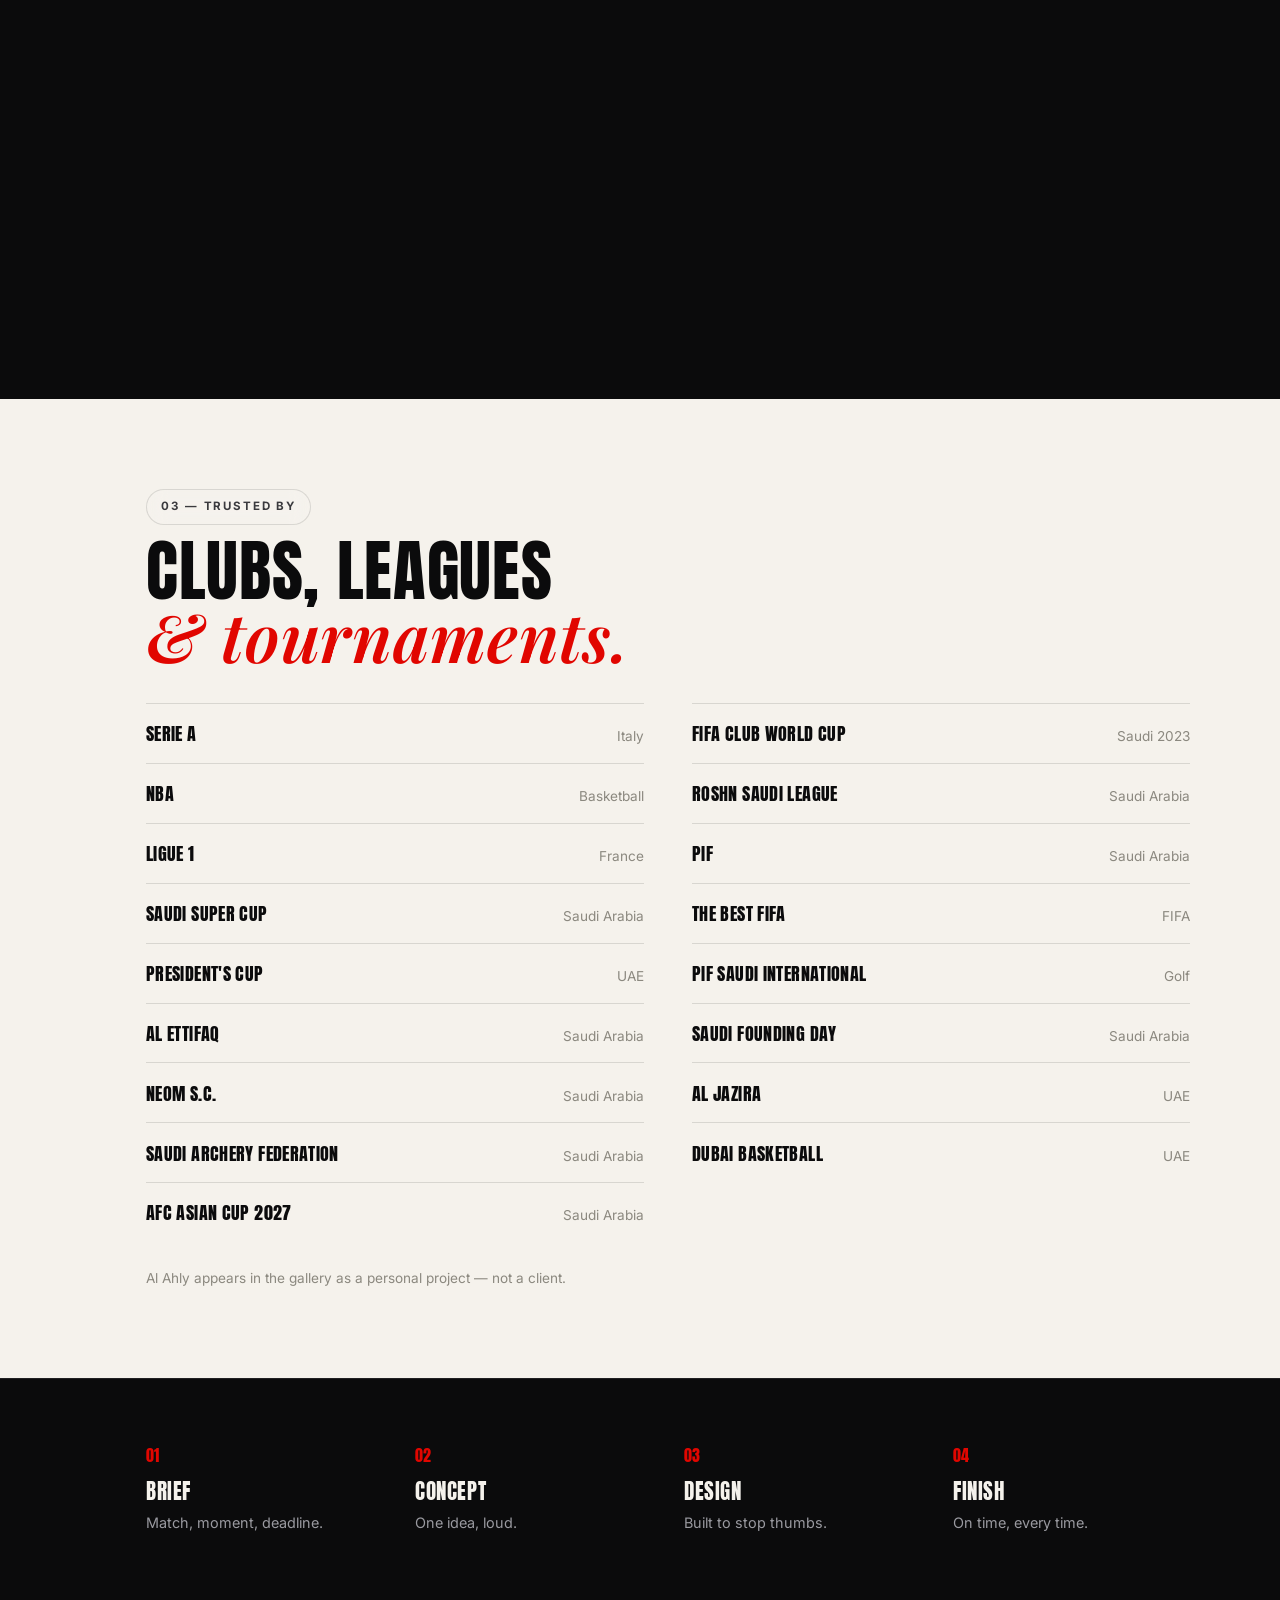
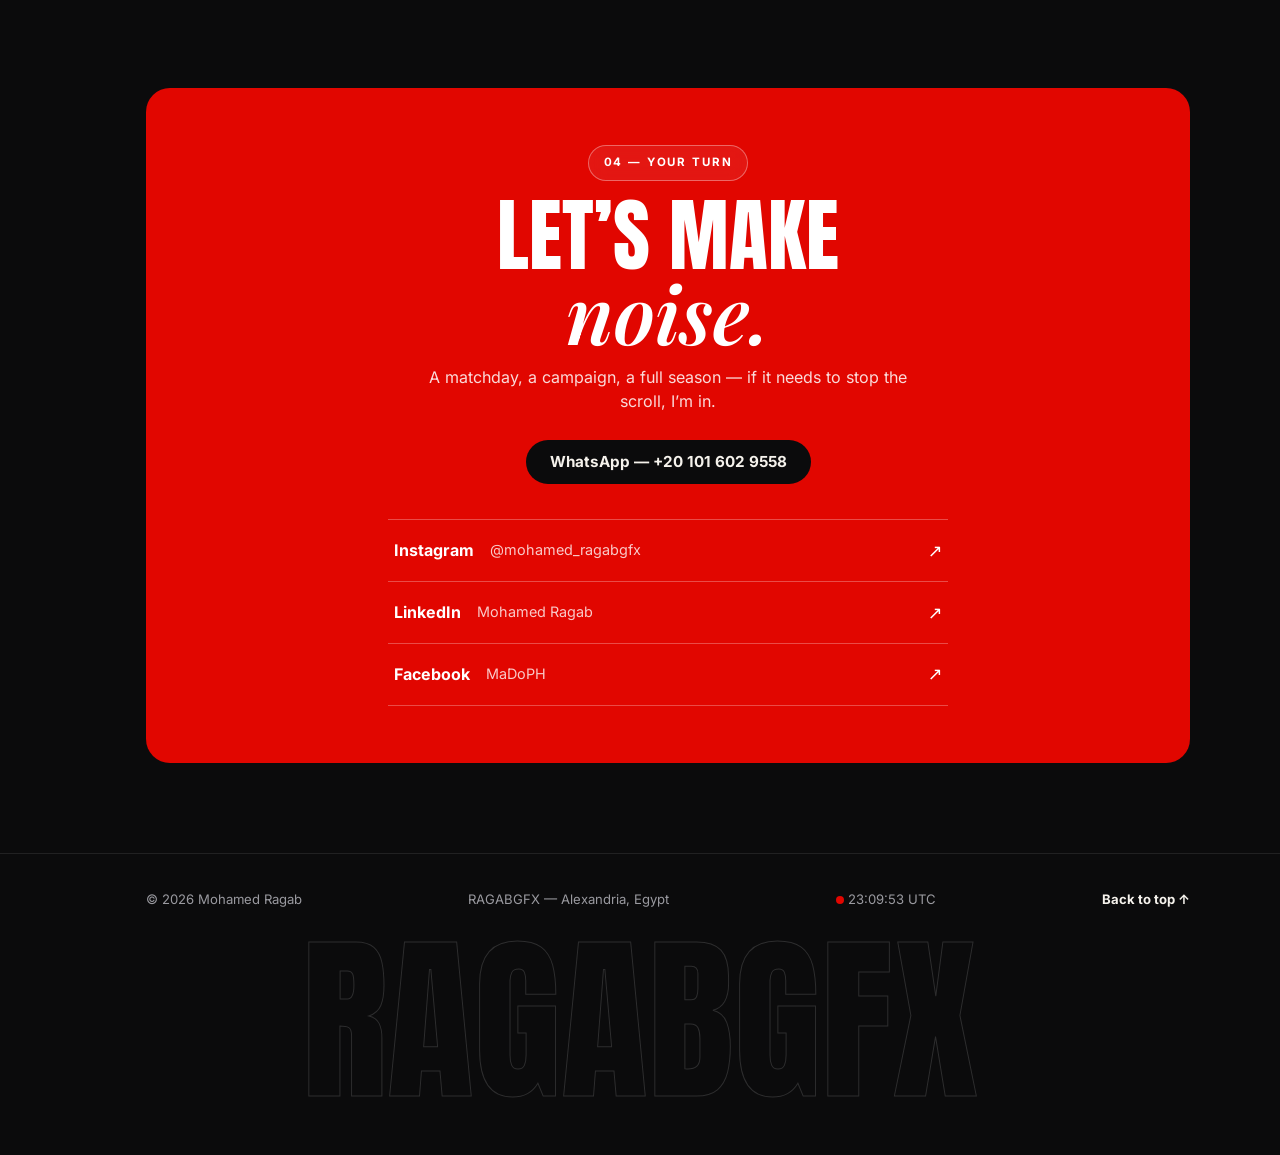
==== commit 7a9f1ba9: "RagabGFX v3 — 8-player formation 1-2-3-2 (Illustrator, InDesign, Premiere) + glassy 3D style" ====
--- a/index.html
+++ b/index.html
@@ -98,7 +98,7 @@
       <div class="formation__copy reveal">
         <p class="eyebrow">02 — The line-up</p>
         <h2 class="section-title section-title--light">My skills,<br><em>as a team.</em></h2>
-        <p class="formation__text">Every project is a match. I don&rsquo;t play alone — I field a five-a-side squad of the things I actually do, and every one of them knows its position. <strong>Tap a player</strong> to see what they do on the pitch.</p>
+        <p class="formation__text">Every project is a match. I don&rsquo;t play alone — I field a squad of eight: the tools and the crafts I actually use, and every one of them knows its position. <strong>Tap a player</strong> to see what they do on the pitch.</p>
         <div class="formation__card" id="playerCard" aria-live="polite">
           <span class="formation__card-num" id="pcNum">10</span>
           <div>
@@ -108,12 +108,14 @@
         </div>
         <p class="formation__bio">Mohamed Ragab — graphic designer at 360x / Sport360. I design match graphics and football social content for clubs and tournaments, mostly from the Gulf. Al Ahly supporter, by the way.</p>
       </div>
-      <div class="pitch reveal" id="pitch" aria-label="Five-a-side formation">
+      <div class="pitch-tilt" id="pitchTilt">
+      <div class="pitch reveal" id="pitch" aria-label="Eight-player formation, 1-2-3-2">
         <div class="pitch__lines" aria-hidden="true">
           <i class="pitch__half"></i><i class="pitch__circle"></i><i class="pitch__box pitch__box--top"></i><i class="pitch__box pitch__box--bottom"></i><i class="pitch__spot pitch__spot--top"></i><i class="pitch__spot pitch__spot--bottom"></i>
         </div>
-        <p class="pitch__formation">1 — 2 — 1</p>
+        <p class="pitch__formation">1 — 2 — 3 — 2</p>
         <!-- players injected by app.js -->
+      </div>
       </div>
     </div>
   </section>
--- a/style.css
+++ b/style.css
@@ -26,6 +26,9 @@
   --off:#F5F2EC;
   --muted:#9A9AA0;
   --radius:24px;
+  --glass:rgba(255,255,255,.07);
+  --glass-brd:rgba(255,255,255,.16);
+  --glass-hi:rgba(255,255,255,.30);
   --font-display:"Anton",Impact,sans-serif;
   --font-serif:"Playfair Display",Georgia,serif;
   --font-body:"Inter",system-ui,sans-serif;
@@ -70,7 +73,8 @@
   display:inline-flex;align-items:center;gap:.55rem;
   font-size:.72rem;font-weight:700;letter-spacing:.16em;text-transform:uppercase;
   color:var(--muted);
-  border:1px solid var(--line);border-radius:999px;padding:.5rem .9rem;
+  background:var(--glass);backdrop-filter:blur(10px);-webkit-backdrop-filter:blur(10px);
+  border:1px solid var(--glass-brd);border-radius:999px;padding:.5rem .9rem;
 }
 .eyebrow--dark{color:var(--ink-soft);border-color:var(--line-dark)}
 .eyebrow--onred{color:#fff;border-color:rgba(255,255,255,.35)}
@@ -135,9 +139,9 @@
 .dock{
   position:fixed;left:50%;bottom:14px;transform:translateX(-50%);z-index:90;
   display:flex;gap:.2rem;padding:.35rem;
-  background:rgba(20,20,22,.86);backdrop-filter:blur(12px);-webkit-backdrop-filter:blur(12px);
-  border:1px solid var(--line);border-radius:999px;
-  box-shadow:0 12px 32px rgba(0,0,0,.45);
+  background:rgba(20,20,22,.55);backdrop-filter:blur(18px) saturate(1.3);-webkit-backdrop-filter:blur(18px) saturate(1.3);
+  border:1px solid var(--glass-brd);border-radius:999px;
+  box-shadow:0 12px 32px rgba(0,0,0,.45), inset 0 1px 0 rgba(255,255,255,.12);
 }
 .dock a{
   display:flex;align-items:center;gap:.35rem;
@@ -152,8 +156,9 @@
 /* ---------- header ---------- */
 .site-head{
   position:sticky;top:0;z-index:80;
-  background:rgba(11,11,12,.82);backdrop-filter:blur(12px);-webkit-backdrop-filter:blur(12px);
-  border-bottom:1px solid var(--line);
+  background:rgba(11,11,12,.55);backdrop-filter:blur(18px) saturate(1.3);-webkit-backdrop-filter:blur(18px) saturate(1.3);
+  border-bottom:1px solid var(--glass-brd);
+  box-shadow:inset 0 1px 0 rgba(255,255,255,.06);
 }
 .site-head__in{display:flex;align-items:center;gap:1.2rem;height:64px}
 .brand{font-family:var(--font-display);font-size:1.35rem;letter-spacing:.03em}
@@ -187,9 +192,10 @@
 .hero__portrait figcaption{
   position:absolute;left:14px;bottom:14px;
   display:flex;align-items:center;gap:.55rem;
-  background:rgba(11,11,12,.82);backdrop-filter:blur(8px);
-  border:1px solid var(--line);border-radius:999px;padding:.5rem .95rem;
+  background:rgba(11,11,12,.55);backdrop-filter:blur(14px) saturate(1.3);-webkit-backdrop-filter:blur(14px) saturate(1.3);
+  border:1px solid var(--glass-brd);border-radius:999px;padding:.5rem .95rem;
   font-size:.85rem;font-weight:600;
+  box-shadow:0 10px 26px rgba(0,0,0,.35), inset 0 1px 0 rgba(255,255,255,.12);
 }
 .fig-num{font-family:var(--font-display);color:var(--red);font-size:.9rem}
 .stats{
@@ -197,7 +203,7 @@
   border-top:1px solid var(--line);margin-top:clamp(2.2rem,4vw,3.2rem);padding-top:1.5rem;
 }
 .stat b{font-family:var(--font-display);font-weight:400;font-size:clamp(1.9rem,3.4vw,2.6rem);line-height:1;display:block;white-space:nowrap}
-.stat b span{color:var(--red)}
+.stat b span{color:var(--red);display:inline}
 .stat span{display:block;color:var(--muted);font-size:.85rem;margin-top:.35rem}
 @media(max-width:640px){ .stats{grid-template-columns:1fr 1fr} .stat:last-child{grid-column:1/-1} }
 
@@ -207,6 +213,7 @@
 .filters{display:flex;gap:.5rem;flex-wrap:wrap;margin-bottom:.4rem}
 .filter{
   padding:.6rem 1.05rem;border-radius:999px;border:1px solid var(--line-dark);
+  background:rgba(255,255,255,.5);backdrop-filter:blur(8px);-webkit-backdrop-filter:blur(8px);
   font-size:.85rem;font-weight:700;color:var(--ink-soft);
   transition:background .25s,color .25s,border-color .25s;
 }
@@ -254,8 +261,11 @@
 .formation__text strong{color:#fff}
 .formation__card{
   display:flex;gap:1rem;align-items:center;
-  background:var(--panel-2);border:1px solid var(--line);border-radius:18px;
+  background:linear-gradient(160deg,rgba(255,255,255,.09),rgba(255,255,255,.03));
+  backdrop-filter:blur(14px) saturate(1.25);-webkit-backdrop-filter:blur(14px) saturate(1.25);
+  border:1px solid var(--glass-brd);border-radius:18px;
   padding:1rem 1.2rem;max-width:460px;
+  box-shadow:0 16px 40px rgba(0,0,0,.35), inset 0 1px 0 rgba(255,255,255,.14);
   transition:border-color .3s;
 }
 .formation__card.is-hot{border-color:var(--red)}
@@ -269,12 +279,15 @@
 .formation__card p{font-size:.88rem;color:var(--muted)}
 .formation__bio{margin-top:1.4rem;color:var(--muted);font-size:.92rem;max-width:460px}
 
-/* the pitch */
+/* the pitch — glass + 3D */
+.pitch-tilt{will-change:transform}
 .pitch{
   position:relative;aspect-ratio:1/1;max-height:560px;width:100%;
-  background:linear-gradient(180deg,#101012,#0D0D0F);
-  border:1px solid var(--line);border-radius:var(--radius);
-  overflow:hidden;
+  background:linear-gradient(165deg,rgba(255,255,255,.09),rgba(255,255,255,.02) 42%,rgba(255,255,255,.05));
+  backdrop-filter:blur(10px) saturate(1.25);-webkit-backdrop-filter:blur(10px) saturate(1.25);
+  border:1px solid var(--glass-brd);border-radius:var(--radius);
+  overflow:hidden;transform-style:preserve-3d;
+  box-shadow:0 24px 60px rgba(0,0,0,.5), inset 0 1px 0 rgba(255,255,255,.14);
 }
 .pitch__lines i{position:absolute;border-color:rgba(255,255,255,.16);border-style:solid}
 .pitch__half{left:0;right:0;top:50%;border-top-width:1px}
@@ -288,22 +301,26 @@
 .pitch__formation{
   position:absolute;top:.9rem;right:1.1rem;
   font-family:var(--font-display);font-size:1.05rem;letter-spacing:.14em;color:rgba(255,255,255,.4);
+  transform:translateZ(24px);
 }
 .player{
-  position:absolute;transform:translate(-50%,-50%);
+  position:absolute;transform:translate(-50%,-50%) translateZ(var(--pz,0px));
   display:flex;flex-direction:column;align-items:center;gap:.35rem;
   z-index:2;
 }
 .player__dot{
   width:52px;height:52px;border-radius:50%;
-  background:var(--panel-2);border:2px solid rgba(255,255,255,.85);
+  background:radial-gradient(circle at 32% 28%,rgba(255,255,255,.34),rgba(255,255,255,.06) 55%),rgba(27,27,30,.6);
+  backdrop-filter:blur(6px);-webkit-backdrop-filter:blur(6px);
+  border:1.5px solid rgba(255,255,255,.75);
+  box-shadow:0 10px 24px rgba(0,0,0,.45), inset 0 1px 0 rgba(255,255,255,.35);
   color:#fff;font-family:var(--font-display);font-size:1.05rem;
   display:flex;align-items:center;justify-content:center;
   transition:all .25s ease;position:relative;
 }
 .player:hover .player__dot,.player.is-active .player__dot{
-  background:var(--red);border-color:var(--red);transform:scale(1.14);
-  box-shadow:0 0 0 6px rgba(225,6,0,.25);
+  background:var(--red);border-color:var(--red);transform:scale(1.14) translateZ(10px);
+  box-shadow:0 0 0 6px rgba(225,6,0,.25), 0 14px 30px rgba(0,0,0,.5);
 }
 .player__dot .cap{
   position:absolute;top:-7px;right:-7px;width:19px;height:19px;border-radius:50%;
@@ -312,8 +329,10 @@
 }
 .player__name{
   font-size:.68rem;font-weight:700;letter-spacing:.08em;text-transform:uppercase;
-  background:rgba(11,11,12,.8);border:1px solid var(--line);
+  background:rgba(11,11,12,.55);backdrop-filter:blur(8px);-webkit-backdrop-filter:blur(8px);
+  border:1px solid var(--glass-brd);
   padding:.22rem .55rem;border-radius:999px;white-space:nowrap;
+  box-shadow:0 6px 18px rgba(0,0,0,.35), inset 0 1px 0 rgba(255,255,255,.12);
 }
 /* On a small square pitch the rows are close together: put the name
    ABOVE the dot and shrink the dots so labels never cover the row below. */
@@ -321,6 +340,10 @@
   .player{flex-direction:column-reverse}
   .player__dot{width:46px;height:46px;font-size:.95rem}
   .player__name{font-size:.6rem;padding:.18rem .45rem}
+}
+/* Phones: three across needs shorter pills, or the midfield labels collide. */
+@media(max-width:640px){
+  .player__name{font-size:.58rem;padding:.16rem .4rem;letter-spacing:.05em}
 }
 
 /* ---------- clients (paper) ---------- */
@@ -394,7 +417,8 @@
 
 /* ---------- viewer ---------- */
 .viewer{
-  position:fixed;inset:0;z-index:150;background:rgba(11,11,12,.97);
+  position:fixed;inset:0;z-index:150;background:rgba(11,11,12,.82);
+  backdrop-filter:blur(20px) saturate(1.2);-webkit-backdrop-filter:blur(20px) saturate(1.2);
   display:flex;flex-direction:column;align-items:center;justify-content:center;
   padding:1rem;
 }
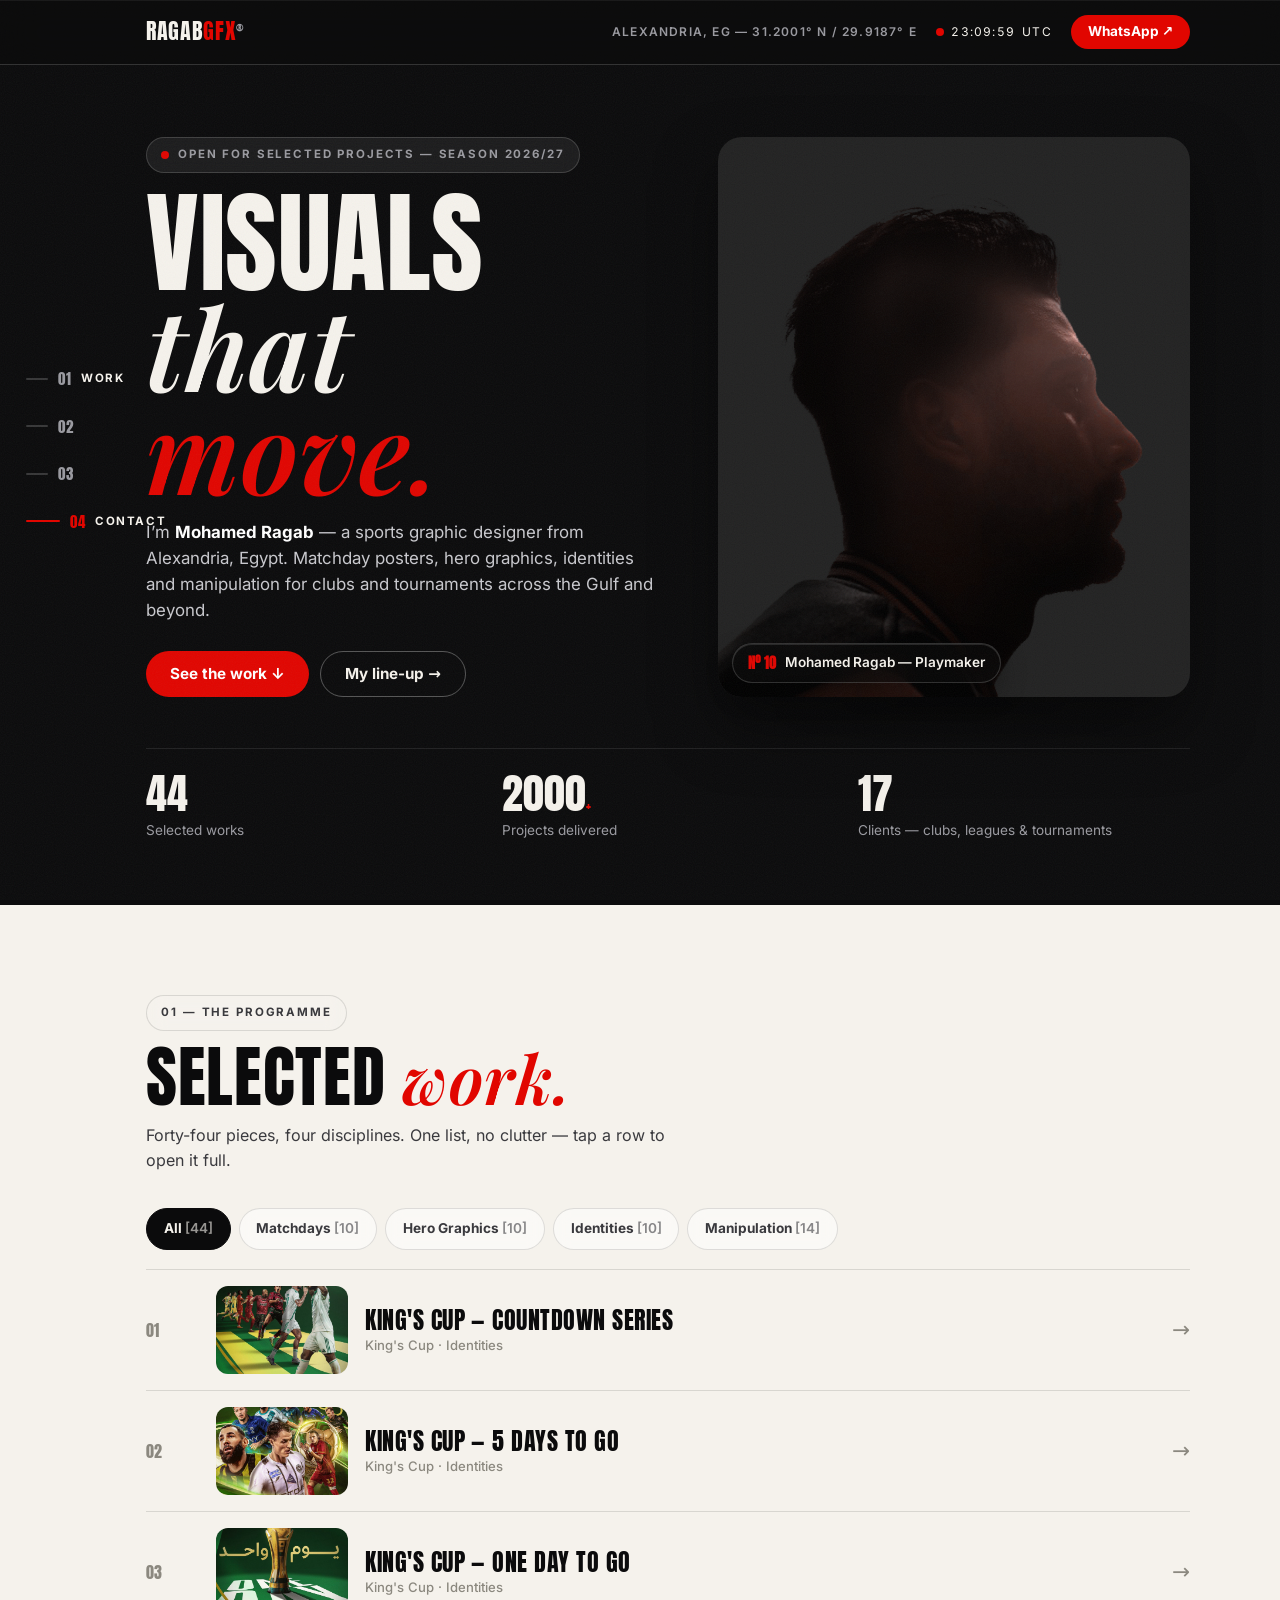
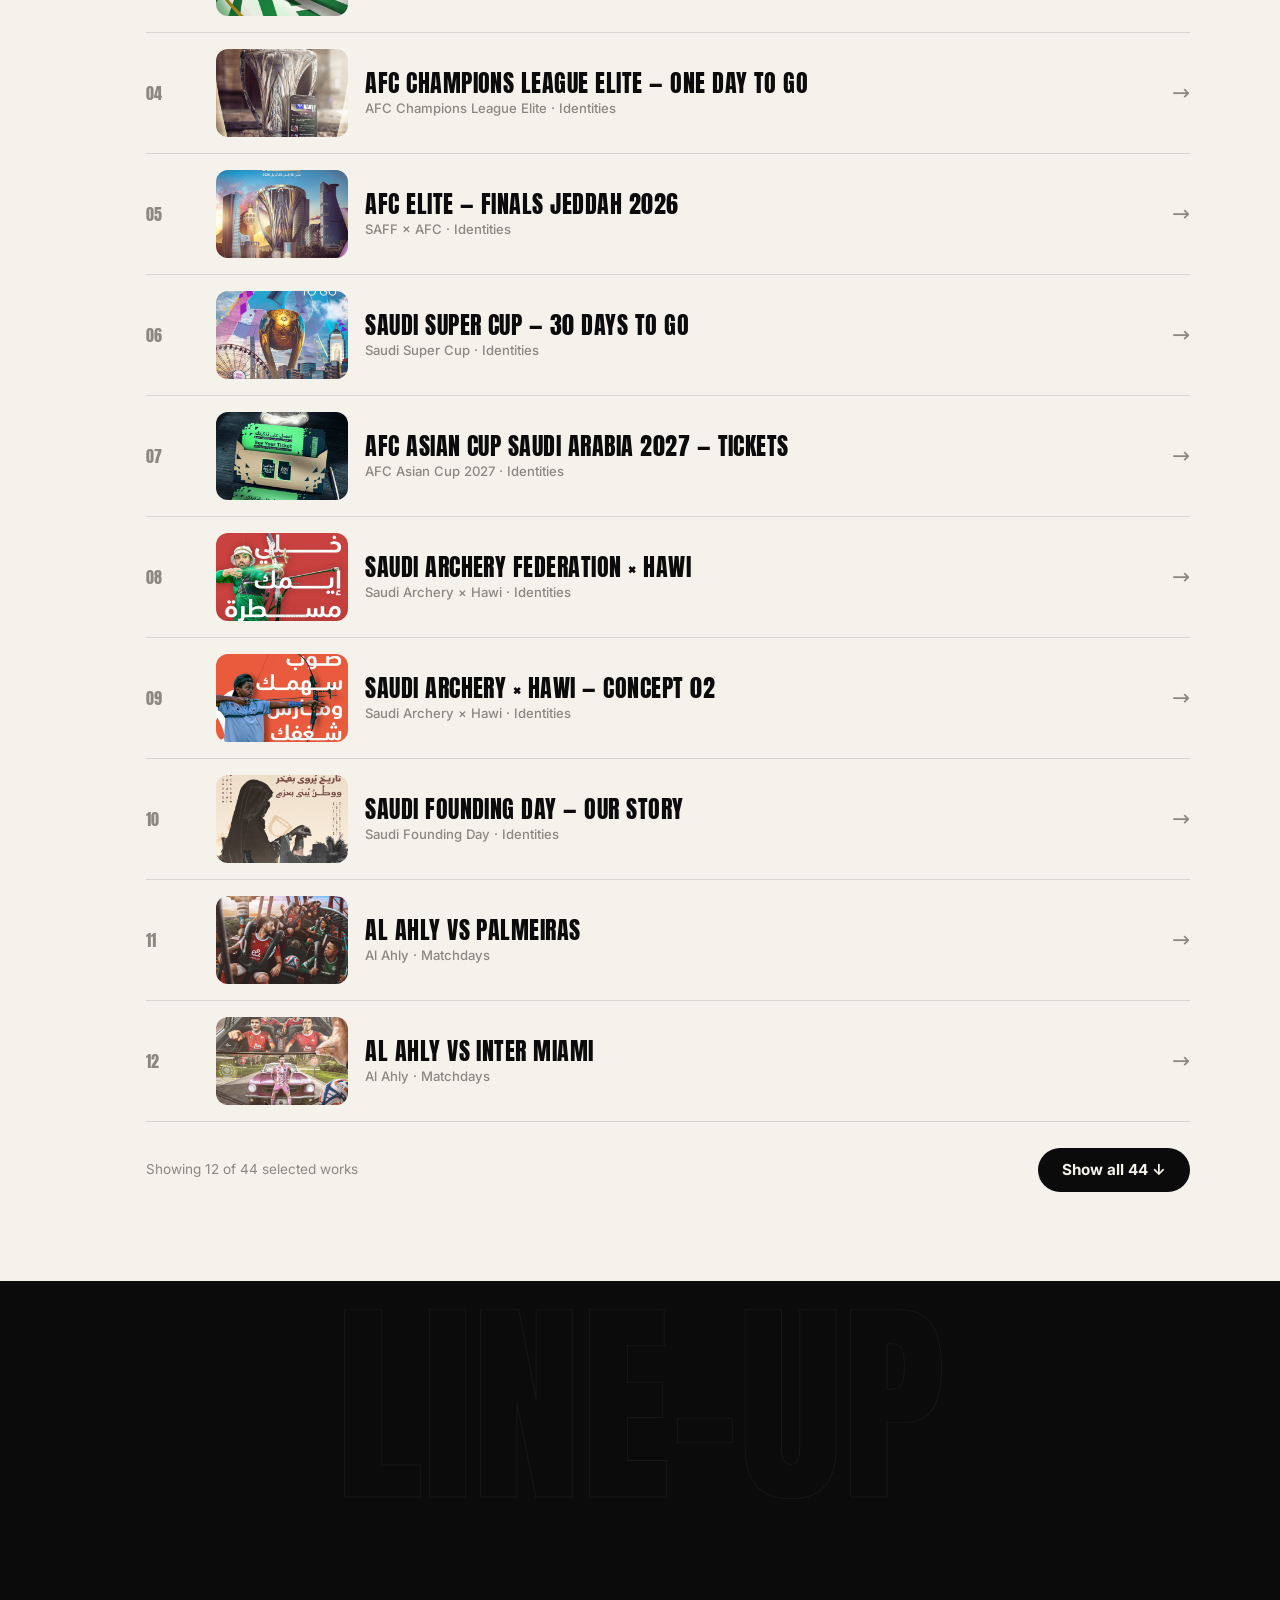
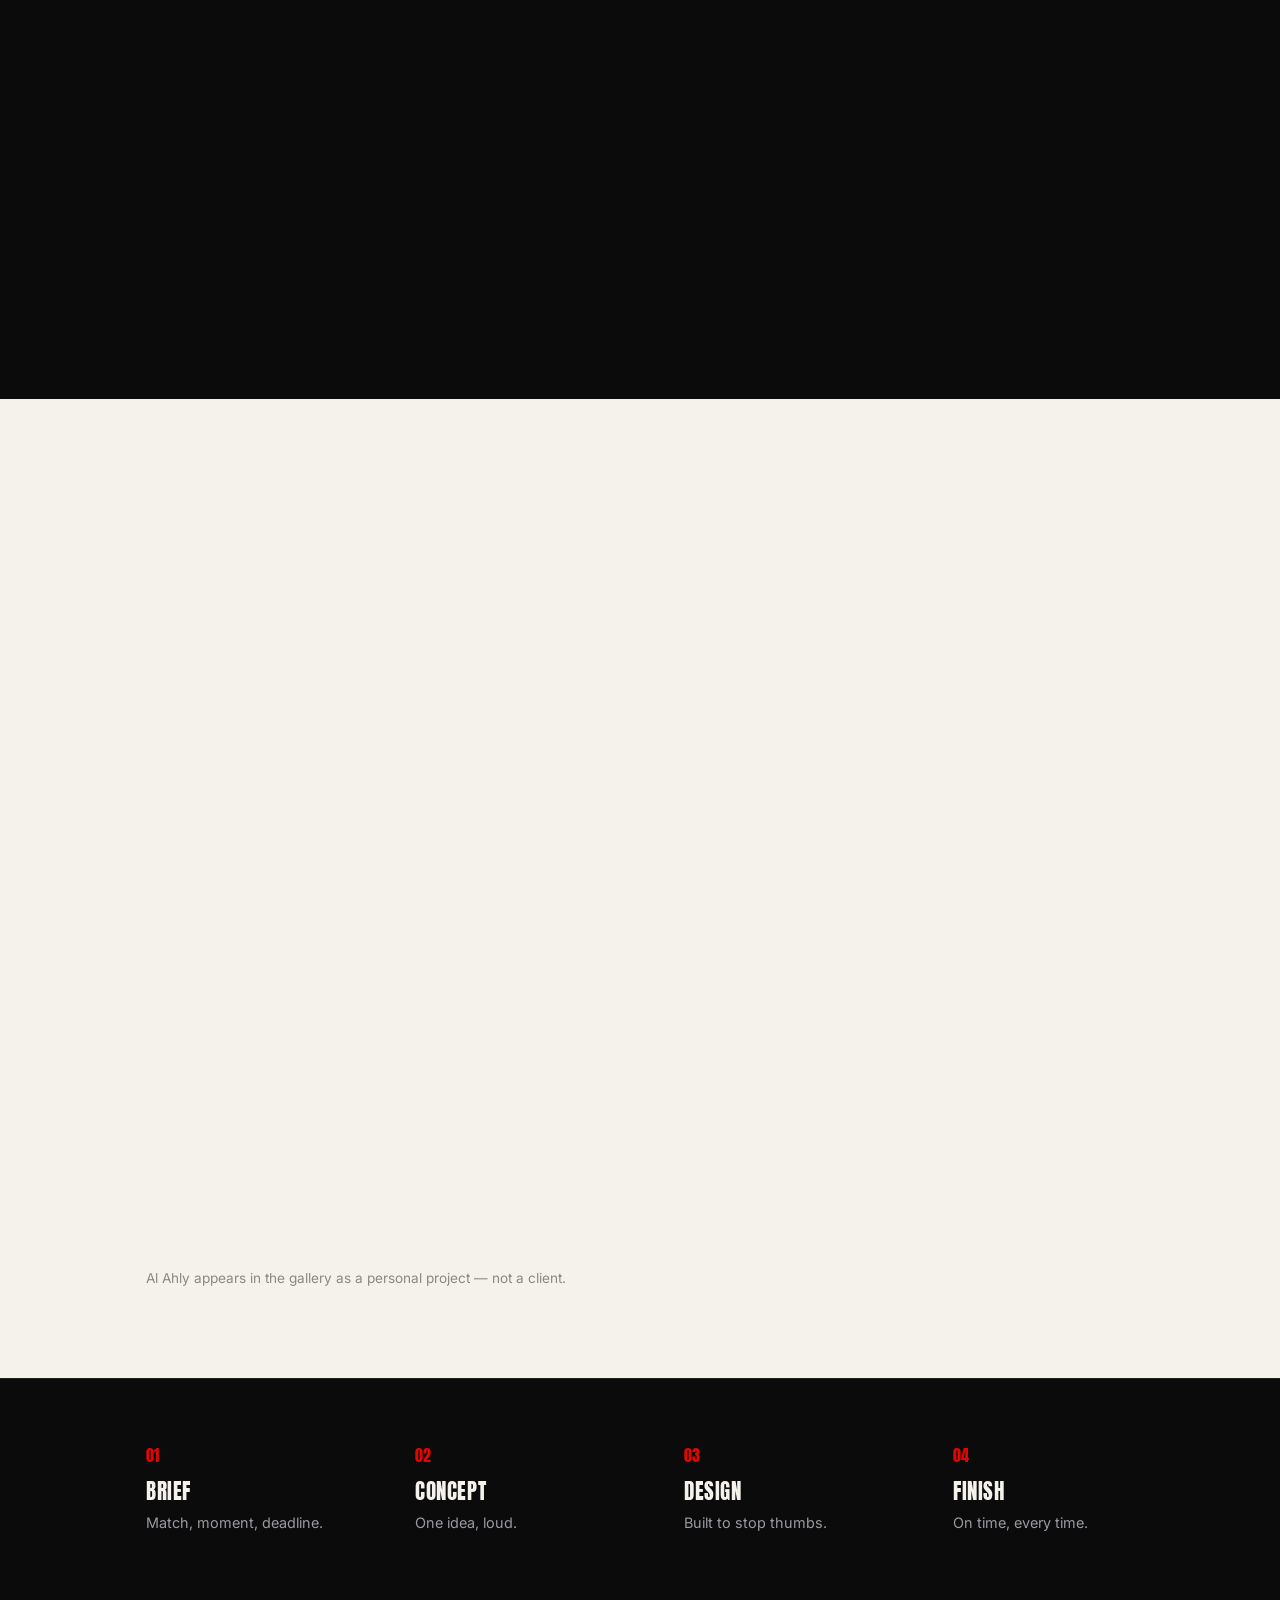
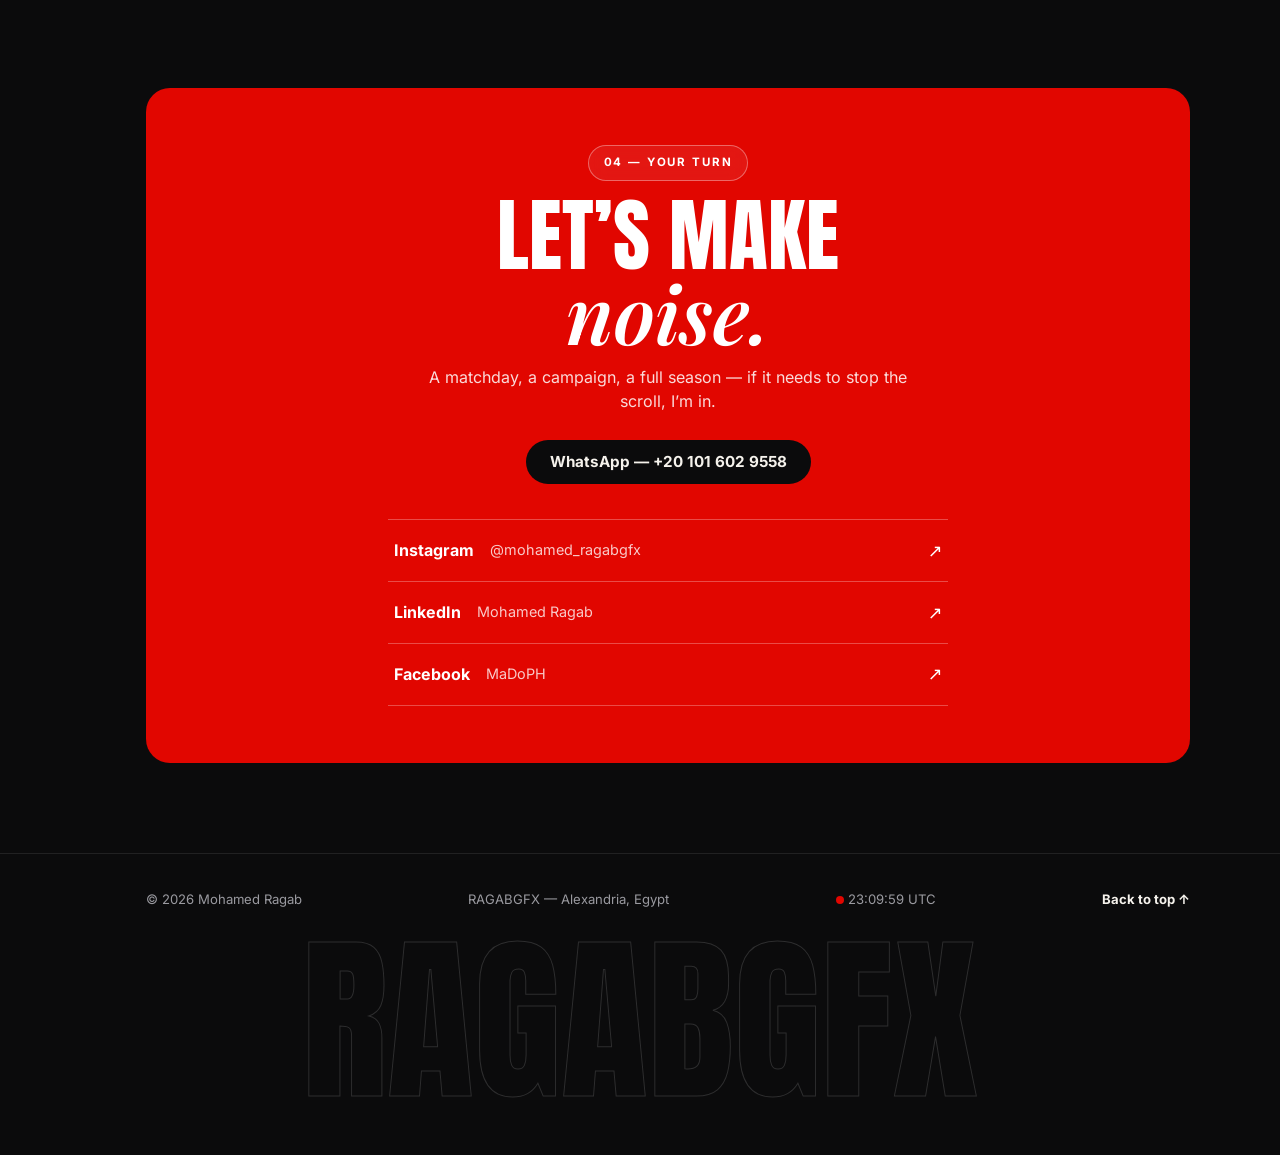
==== commit de497c2a: "RagabGFX v3 — floating 3D hero portrait + viewer slider (levitate + tilt + depth)" ====
--- a/index.html
+++ b/index.html
@@ -61,10 +61,12 @@
           <a class="btn btn--ghost" href="#formation">My line-up →</a>
         </div>
       </div>
+      <div class="portrait-tilt" id="portraitTilt">
       <figure class="hero__portrait reveal">
         <img src="assets/rgx15/hero-profile.png" alt="Mohamed Ragab" width="880" height="880">
         <figcaption><span class="fig-num">Nº 10</span> Mohamed Ragab — Playmaker</figcaption>
       </figure>
+      </div>
     </div>
     <div class="wrap">
       <div class="stats reveal" aria-label="Season stats">
--- a/style.css
+++ b/style.css
@@ -187,8 +187,15 @@
 .hero__sub{color:#C9C9CE;max-width:520px;font-size:1.05rem}
 .hero__sub strong{color:#fff}
 .hero__cta{display:flex;gap:.7rem;flex-wrap:wrap;margin-top:1.7rem}
-.hero__portrait{position:relative}
-.hero__portrait img{width:100%;aspect-ratio:1/1;max-height:560px;object-fit:cover;object-position:top;border-radius:var(--radius);background:#222}
+.hero__portrait{position:relative;transform-style:preserve-3d;will-change:transform}
+.hero__portrait img{width:100%;aspect-ratio:1/1;max-height:560px;object-fit:cover;object-position:top;border-radius:var(--radius);background:#222;animation:floaty 6s ease-in-out infinite;box-shadow:0 30px 60px rgba(0,0,0,.5)}
+.hero__portrait::before{
+  content:"";position:absolute;left:12%;right:12%;bottom:-22px;height:30px;pointer-events:none;
+  background:radial-gradient(ellipse at center,rgba(0,0,0,.55),transparent 70%);
+  filter:blur(12px);transform:translateZ(-60px);animation:shadowPulse 6s ease-in-out infinite;
+}
+@keyframes floaty{0%,100%{transform:translateY(0)}50%{transform:translateY(-10px)}}
+@keyframes shadowPulse{0%,100%{transform:translateZ(-60px) scaleX(1);opacity:.85}50%{transform:translateZ(-60px) scaleX(.86);opacity:.5}}
 .hero__portrait figcaption{
   position:absolute;left:14px;bottom:14px;
   display:flex;align-items:center;gap:.55rem;
@@ -196,6 +203,7 @@
   border:1px solid var(--glass-brd);border-radius:999px;padding:.5rem .95rem;
   font-size:.85rem;font-weight:600;
   box-shadow:0 10px 26px rgba(0,0,0,.35), inset 0 1px 0 rgba(255,255,255,.12);
+  transform:translateZ(36px);
 }
 .fig-num{font-family:var(--font-display);color:var(--red);font-size:.9rem}
 .stats{
@@ -280,6 +288,7 @@
 .formation__bio{margin-top:1.4rem;color:var(--muted);font-size:.92rem;max-width:460px}
 
 /* the pitch — glass + 3D */
+.portrait-tilt{will-change:transform}
 .pitch-tilt{will-change:transform}
 .pitch{
   position:relative;aspect-ratio:1/1;max-height:560px;width:100%;
@@ -431,12 +440,13 @@
 .viewer__count{font-family:var(--font-display);letter-spacing:.1em;color:var(--muted)}
 .viewer__close{font-weight:700;padding:.6rem 1rem;border:1px solid var(--line);border-radius:999px;transition:border-color .25s}
 .viewer__close:hover{border-color:#fff}
-.viewer__fig{max-width:min(1060px,94vw);text-align:center;animation:figIn .45s var(--ease)}
+.viewer__fig{max-width:min(1060px,94vw);text-align:center;animation:figIn .45s var(--ease);transform-style:preserve-3d;will-change:transform}
 .viewer__fig.is-swap{animation:figIn .45s var(--ease)}
 @keyframes figIn{from{opacity:0;transform:scale(.965) translateY(10px)}to{opacity:1;transform:none}}
 .viewer__fig img{
   max-height:60vh;width:auto;max-width:100%;margin:0 auto;
   border-radius:16px;background:#161618;
+  animation:floaty 5.5s ease-in-out infinite;box-shadow:0 30px 70px rgba(0,0,0,.6);
 }
 .viewer__fig h3{font-family:var(--font-display);font-weight:400;font-size:clamp(1.3rem,3vw,1.9rem);letter-spacing:.03em;text-transform:uppercase;margin-top:1.1rem}
 .viewer__meta{color:var(--muted);font-size:.85rem;margin-top:.25rem}
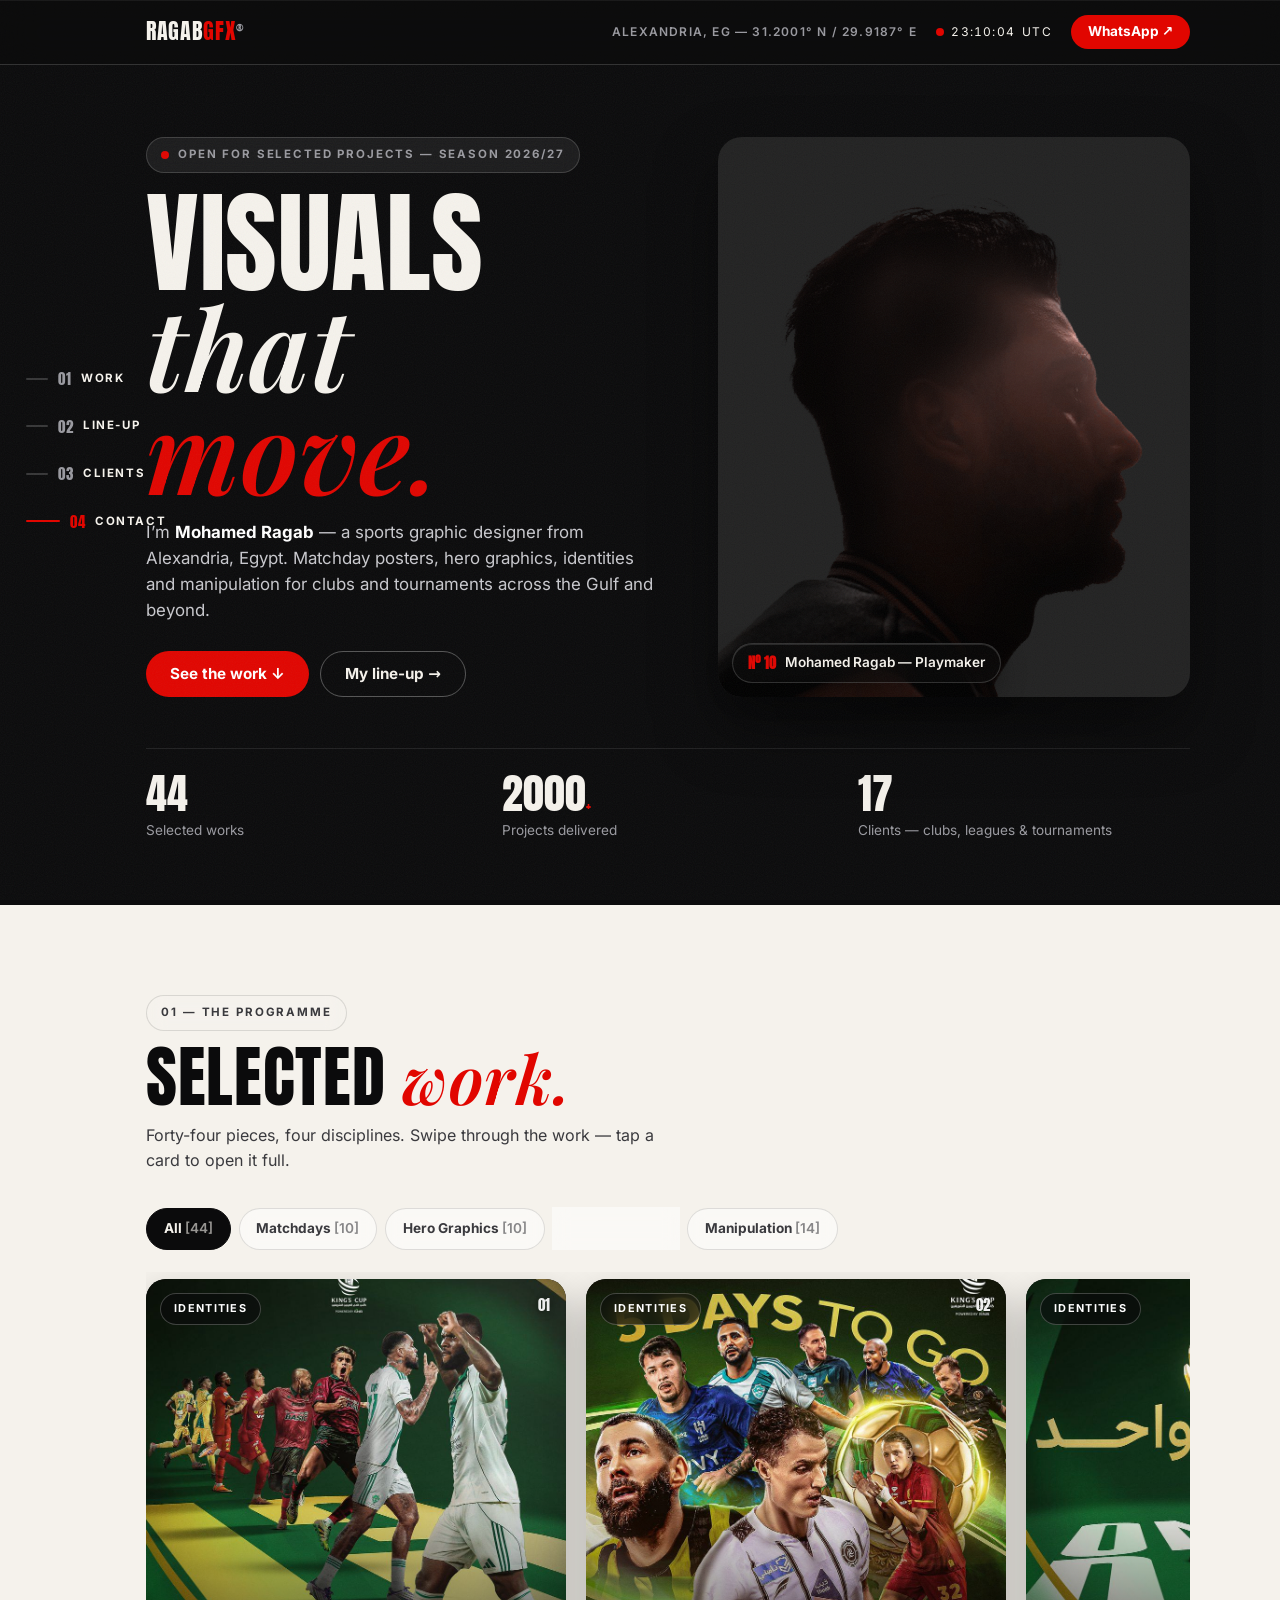
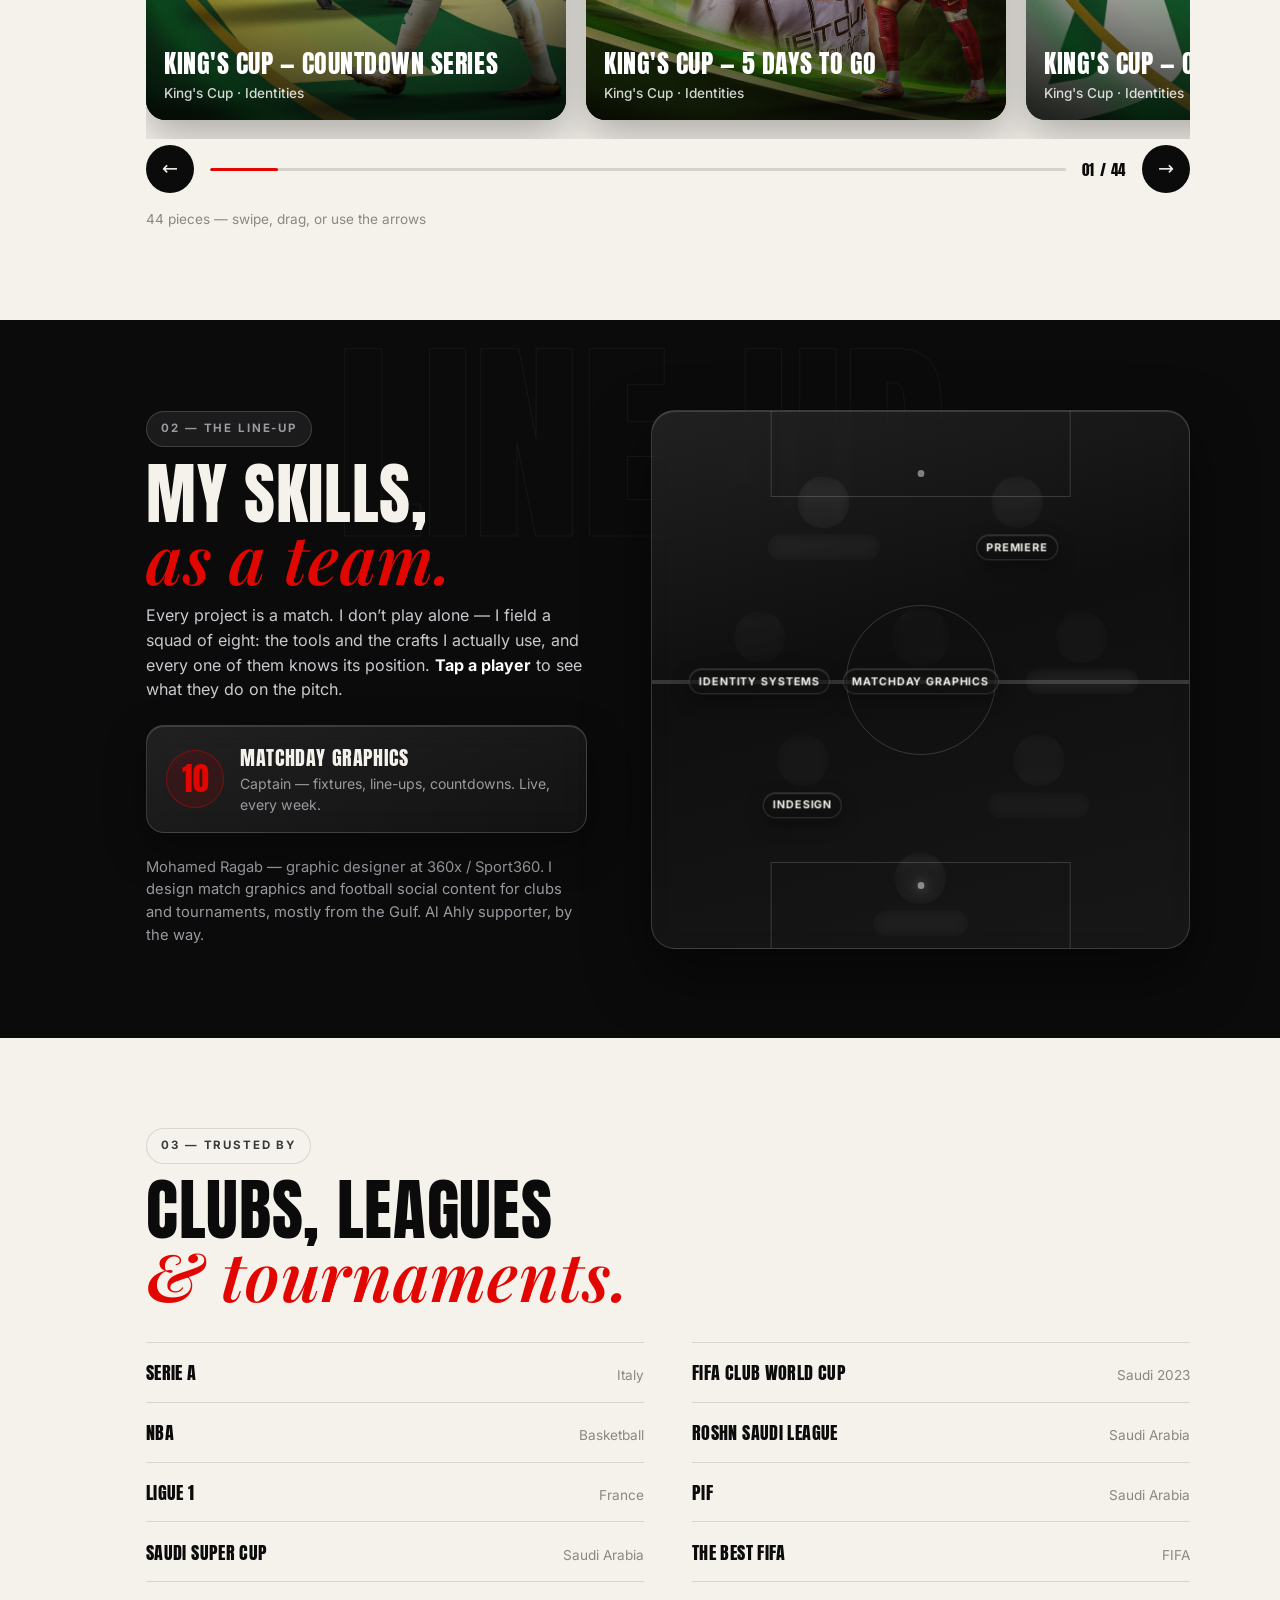
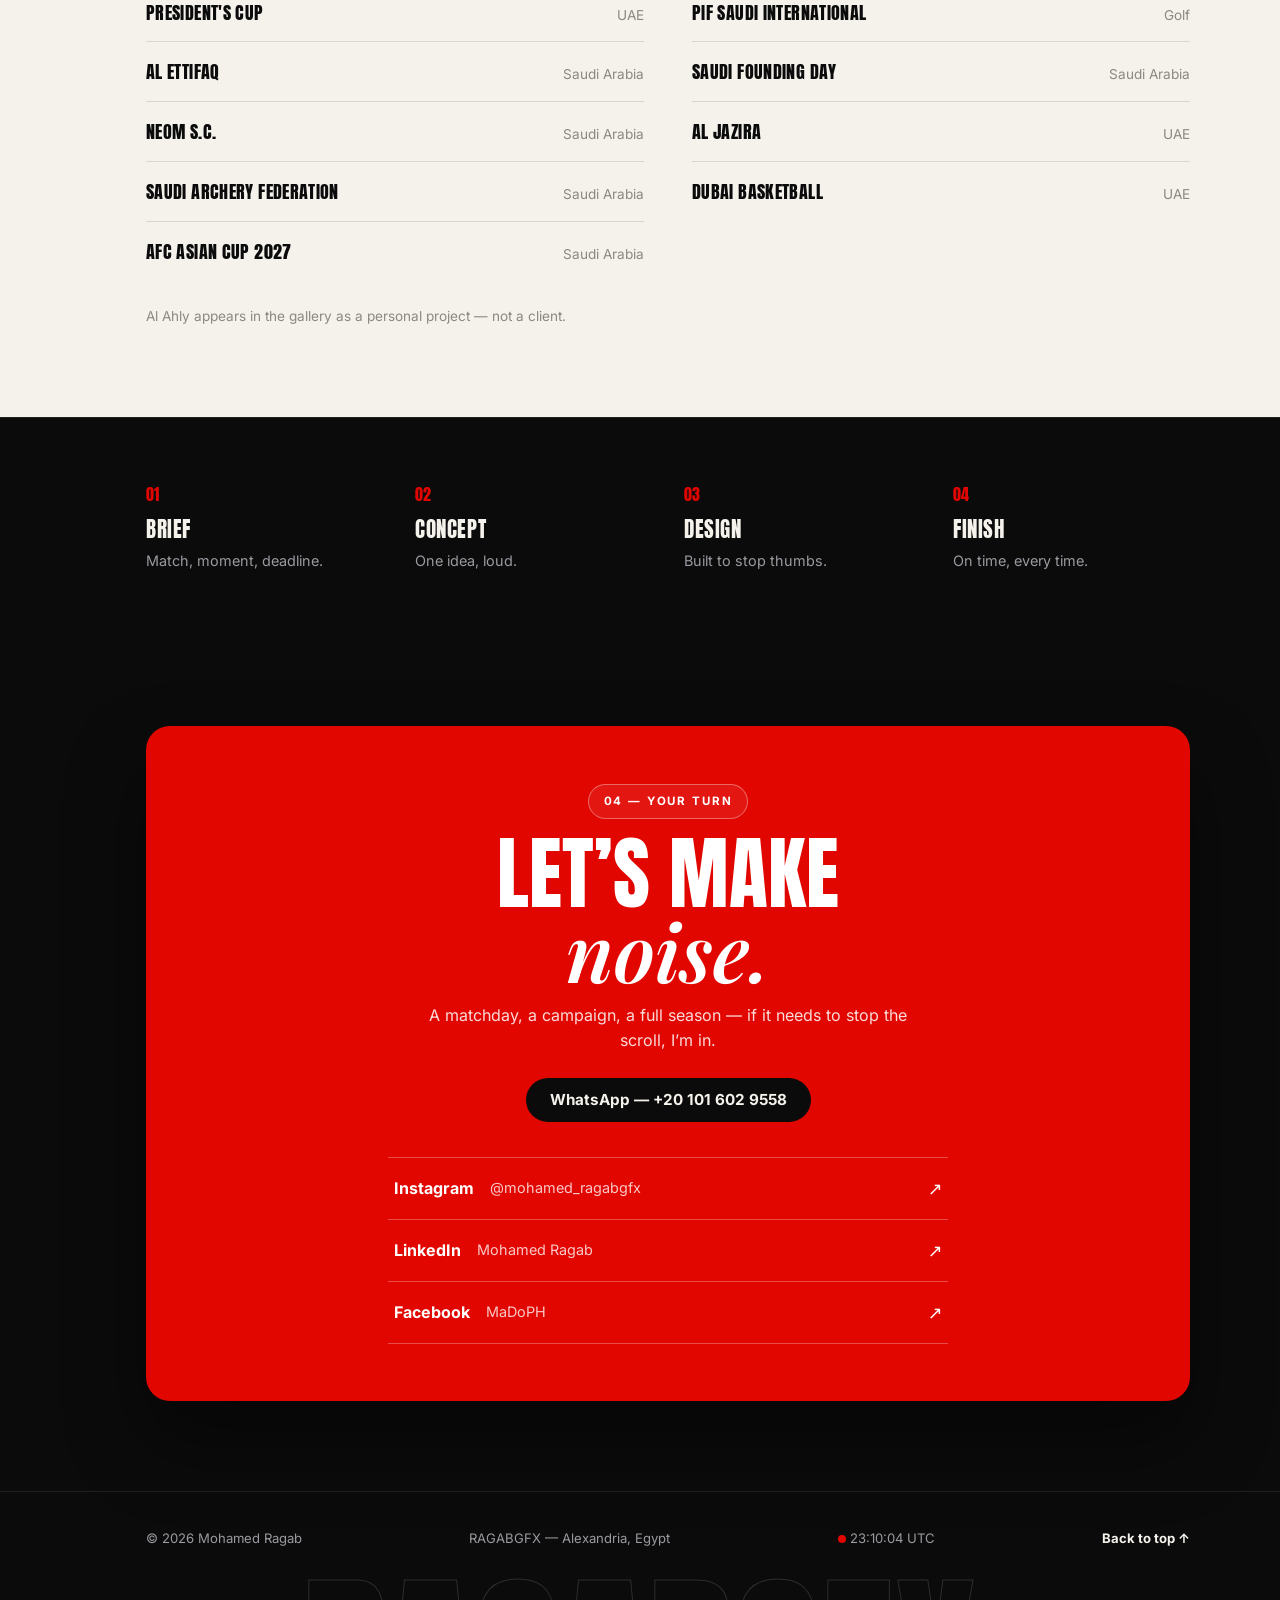
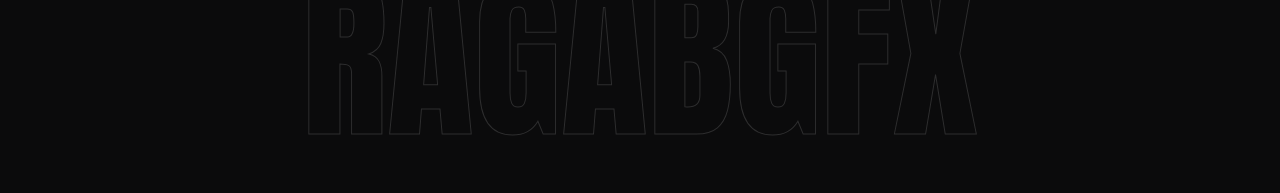
==== commit 72c0b343: "RagabGFX v3 — work section as Abdo-style big-card slider + floating 3D contact panel" ====
--- a/index.html
+++ b/index.html
@@ -83,14 +83,19 @@
       <div class="section-head reveal">
         <p class="eyebrow eyebrow--dark">01 — The programme</p>
         <h2 class="section-title">Selected <em>work.</em></h2>
-        <p class="section-sub">Forty-four pieces, four disciplines. One list, no clutter — tap a row to open it full.</p>
+        <p class="section-sub">Forty-four pieces, four disciplines. Swipe through the work — tap a card to open it full.</p>
       </div>
       <div class="filters reveal" id="filters" role="tablist" aria-label="Filter works by category"></div>
-      <div class="work-index reveal" id="workIndex"></div>
-      <div class="work-foot">
-        <p class="work-count" id="workCount"></p>
-        <button class="btn btn--dark" id="showAll" hidden>Show all 44 ↓</button>
-      </div>
+      <div class="work-slider reveal" id="workSlider">
+        <div class="work-track" id="workTrack"></div>
+      </div>
+      <div class="work-nav reveal">
+        <button class="work-arrow" id="workPrev" aria-label="Previous works">←</button>
+        <div class="work-progress" aria-hidden="true"><span id="workBar"></span></div>
+        <span class="work-pos" id="workPos">01 / 44</span>
+        <button class="work-arrow" id="workNext" aria-label="Next works">→</button>
+      </div>
+      <p class="work-count" id="workCount"></p>
     </div>
   </section>
 
@@ -149,6 +154,7 @@
   <!-- ============ CONTACT ============ -->
   <section class="contact" id="contact">
     <div class="wrap">
+      <div class="contact-tilt" id="contactTilt">
       <div class="contact__panel reveal">
         <p class="eyebrow eyebrow--onred">04 — Your turn</p>
         <h2 class="contact__title">LET&rsquo;S MAKE<br><em>noise.</em></h2>
@@ -159,6 +165,7 @@
           <li><a href="https://www.linkedin.com/in/mohamed-ragab-648a1a21b" target="_blank" rel="noopener"><span class="socials__name">LinkedIn</span><span class="socials__handle">Mohamed Ragab</span><span class="socials__arrow">↗</span></a></li>
           <li><a href="https://www.facebook.com/MaDoPH" target="_blank" rel="noopener"><span class="socials__name">Facebook</span><span class="socials__handle">MaDoPH</span><span class="socials__arrow">↗</span></a></li>
         </ul>
+      </div>
       </div>
     </div>
   </section>
--- a/style.css
+++ b/style.css
@@ -228,29 +228,67 @@
 .filter:hover{border-color:var(--ink)}
 .filter.is-active{background:var(--ink);color:var(--paper);border-color:var(--ink)}
 .filter .count{opacity:.6;font-weight:600}
-.work-index{margin-top:1.2rem}
-.work-row{
-  display:grid;grid-template-columns:52px 132px 1fr 34px;align-items:center;gap:1.1rem;
-  width:100%;text-align:left;
-  padding:1rem 0;border-top:1px solid var(--line-dark);
-  transition:background .25s;
-}
-.work-row:last-child{border-bottom:1px solid var(--line-dark)}
-.work-row:hover{background:rgba(11,11,12,.035)}
-.work-row__num{font-family:var(--font-display);font-size:1rem;color:var(--paper-text)}
-.work-row__thumb{width:132px;height:88px;border-radius:12px;overflow:hidden;background:#DDD8CC;flex:none}
-.work-row__thumb img{width:100%;height:100%;object-fit:cover;transition:transform .5s var(--ease)}
-.work-row:hover .work-row__thumb img{transform:scale(1.07)}
-.work-row__title{font-family:var(--font-display);font-weight:400;font-size:clamp(1.15rem,2.4vw,1.5rem);letter-spacing:.02em;text-transform:uppercase;line-height:1.1}
-.work-row__meta{display:block;font-family:var(--font-body);font-size:.82rem;font-weight:500;color:var(--paper-text);text-transform:none;letter-spacing:0;margin-top:.3rem}
-.work-row__arrow{font-size:1.35rem;color:var(--paper-text);transition:transform .3s var(--ease),color .25s;justify-self:end}
-.work-row:hover .work-row__arrow{transform:translateX(5px);color:var(--red)}
-.work-foot{display:flex;align-items:center;justify-content:space-between;gap:1rem;margin-top:1.6rem;flex-wrap:wrap}
-.work-count{font-size:.85rem;color:var(--paper-text)}
+/* the work — big-card slider, Abdo-style cards in our identity */
+.work-slider{margin-top:1.4rem}
+.work-track{
+  display:flex;gap:1.25rem;overflow-x:auto;scroll-snap-type:x mandatory;
+  scrollbar-width:none;padding:.4rem .2rem 1.2rem;cursor:grab;
+}
+.work-track::-webkit-scrollbar{display:none}
+.work-track:active{cursor:grabbing}
+.work-card{
+  position:relative;flex:0 0 min(420px,82vw);scroll-snap-align:start;
+  border-radius:20px;overflow:hidden;background:#161618;cursor:pointer;
+  aspect-ratio:4/4.2;
+  animation:floaty 6s ease-in-out infinite;animation-delay:calc(var(--i)*.4s);
+  box-shadow:0 18px 40px rgba(0,0,0,.28);
+  transition:box-shadow .35s var(--ease);
+}
+.work-card:hover,.work-card:focus-visible{animation-play-state:paused;box-shadow:0 30px 60px rgba(0,0,0,.42)}
+.work-card__media{position:absolute;inset:0}
+.work-card__media img{width:100%;height:100%;object-fit:cover;transition:transform .6s var(--ease)}
+.work-card:hover .work-card__media img{transform:scale(1.06)}
+.work-card::after{
+  content:"";position:absolute;inset:auto 0 0 0;height:55%;
+  background:linear-gradient(to top,rgba(0,0,0,.72),transparent);pointer-events:none;
+}
+.work-card__chip{
+  position:absolute;top:14px;left:14px;z-index:2;
+  background:rgba(11,11,12,.62);backdrop-filter:blur(10px);-webkit-backdrop-filter:blur(10px);
+  border:1px solid rgba(255,255,255,.22);color:#fff;
+  font-size:.68rem;font-weight:700;letter-spacing:.12em;text-transform:uppercase;
+  padding:.42rem .8rem;border-radius:999px;
+}
+.work-card__num{
+  position:absolute;top:14px;right:16px;z-index:2;
+  font-family:var(--font-display);font-size:.95rem;color:rgba(255,255,255,.92);
+  text-shadow:0 1px 8px rgba(0,0,0,.5);
+}
+.work-card__info{position:absolute;left:18px;right:18px;bottom:16px;z-index:2;color:#fff}
+.work-card__info h3{font-family:var(--font-display);font-weight:400;font-size:clamp(1.25rem,2.2vw,1.6rem);letter-spacing:.02em;text-transform:uppercase;line-height:1.05}
+.work-card__info p{font-size:.85rem;font-weight:500;color:rgba(255,255,255,.82);margin-top:.35rem}
+.work-nav{display:flex;align-items:center;gap:1rem;margin-top:.4rem}
+.work-arrow{
+  width:48px;height:48px;border-radius:50%;flex:none;
+  background:var(--ink);color:var(--paper);border:0;font-size:1.2rem;cursor:pointer;
+  transition:background .25s,transform .25s;
+}
+.work-arrow:hover{background:var(--red);transform:translateY(-2px)}
+.work-progress{flex:1;height:3px;background:rgba(11,11,12,.14);border-radius:99px;overflow:hidden}
+.work-progress span{display:block;height:100%;background:var(--red);border-radius:99px;width:8%;transition:width .25s}
+.work-pos{font-family:var(--font-display);font-size:.95rem;letter-spacing:.04em;white-space:nowrap}
+.work-count{font-size:.85rem;color:var(--paper-text);margin-top:1rem}
 @media(max-width:640px){
-  .work-row{grid-template-columns:34px 84px 1fr 24px;gap:.8rem;padding:.85rem 0}
-  .work-row__thumb{width:84px;height:60px;border-radius:9px}
-}
+  .work-card{flex-basis:82vw}
+  .work-arrow{width:42px;height:42px}
+}
+
+/* floating 3D — contact panel (tilt on the wrapper, float on the wrapper) */
+.contact-tilt{will-change:transform;animation:floatySoft 7s ease-in-out infinite}
+@keyframes floatySoft{0%,100%{transform:translateY(0)}50%{transform:translateY(-6px)}}
+.contact__panel{transform-style:preserve-3d;box-shadow:0 40px 80px rgba(0,0,0,.45)}
+.contact__panel .btn--dark{transform:translateZ(28px)}
+.socials li a{transform:translateZ(14px)}
 
 /* ---------- formation ---------- */
 .formation{background:var(--bg);padding:clamp(3.5rem,7vw,6rem) 0;position:relative;overflow:hidden}
